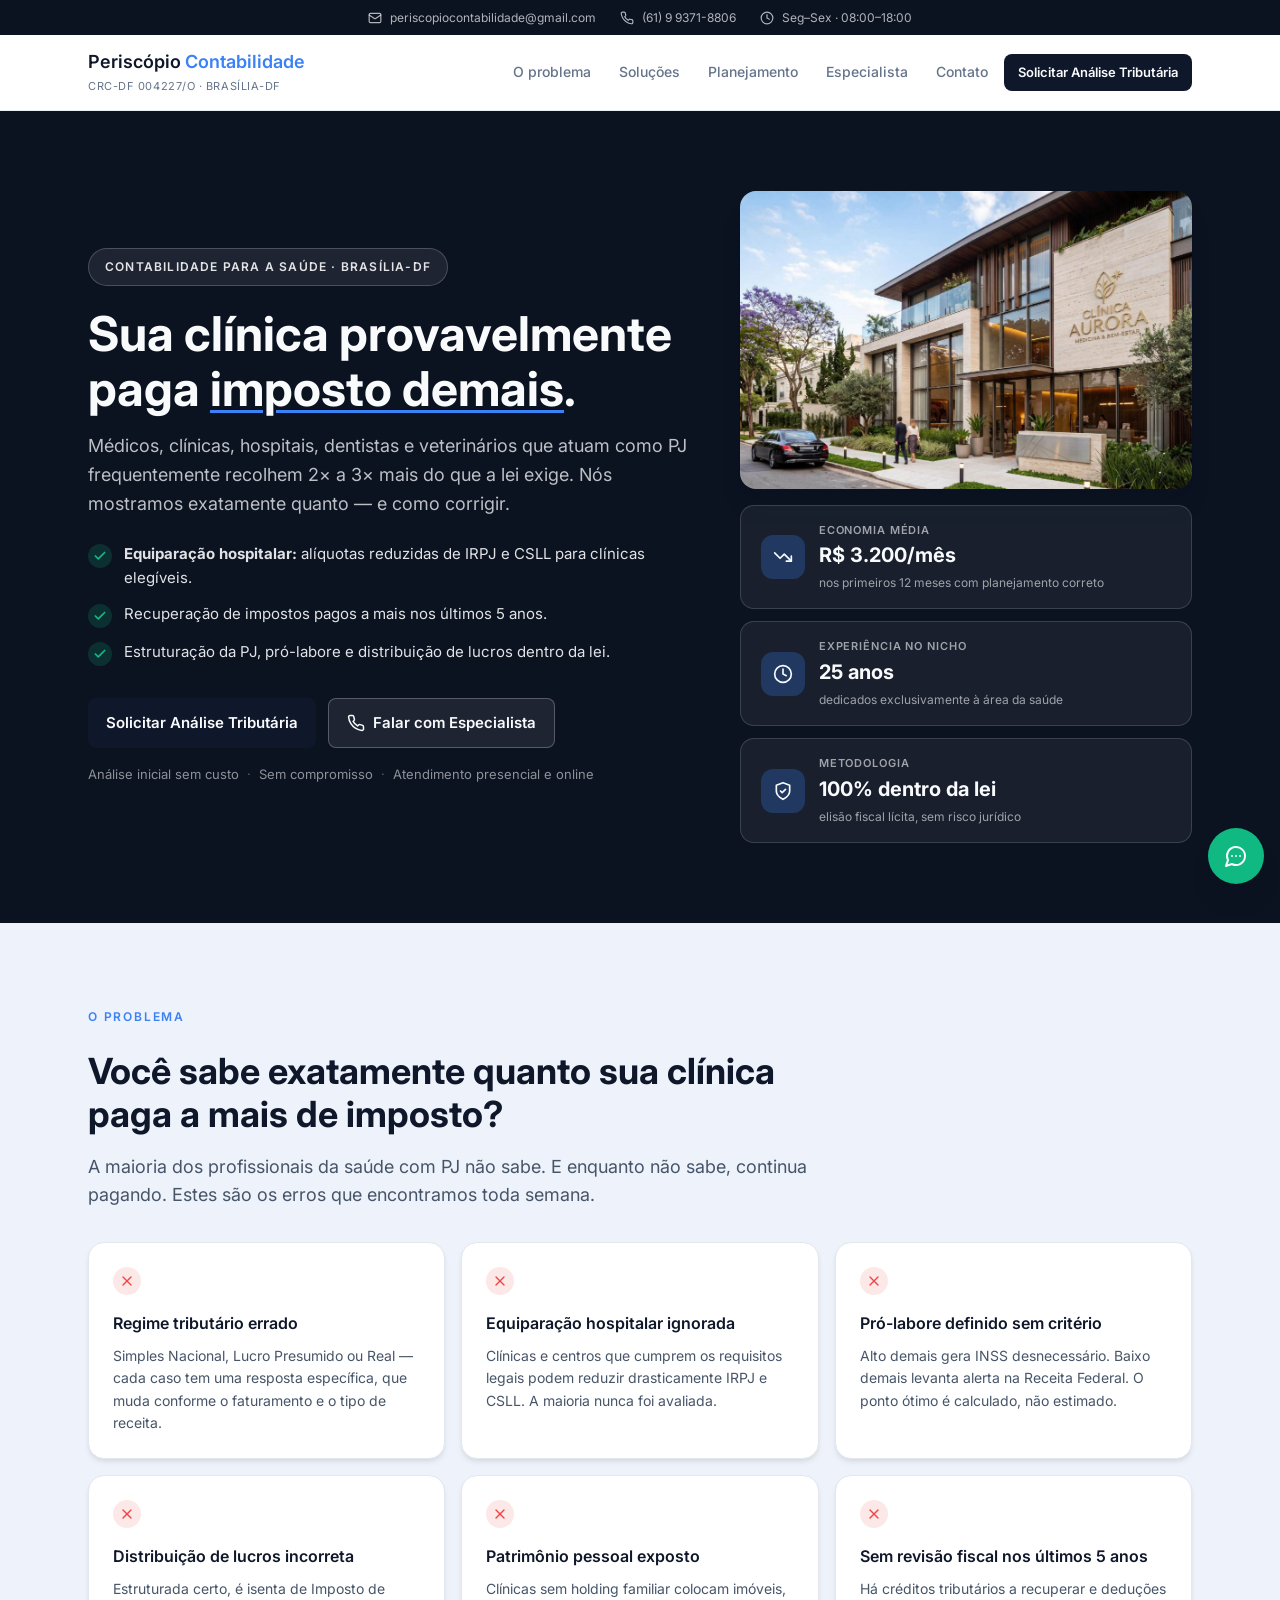
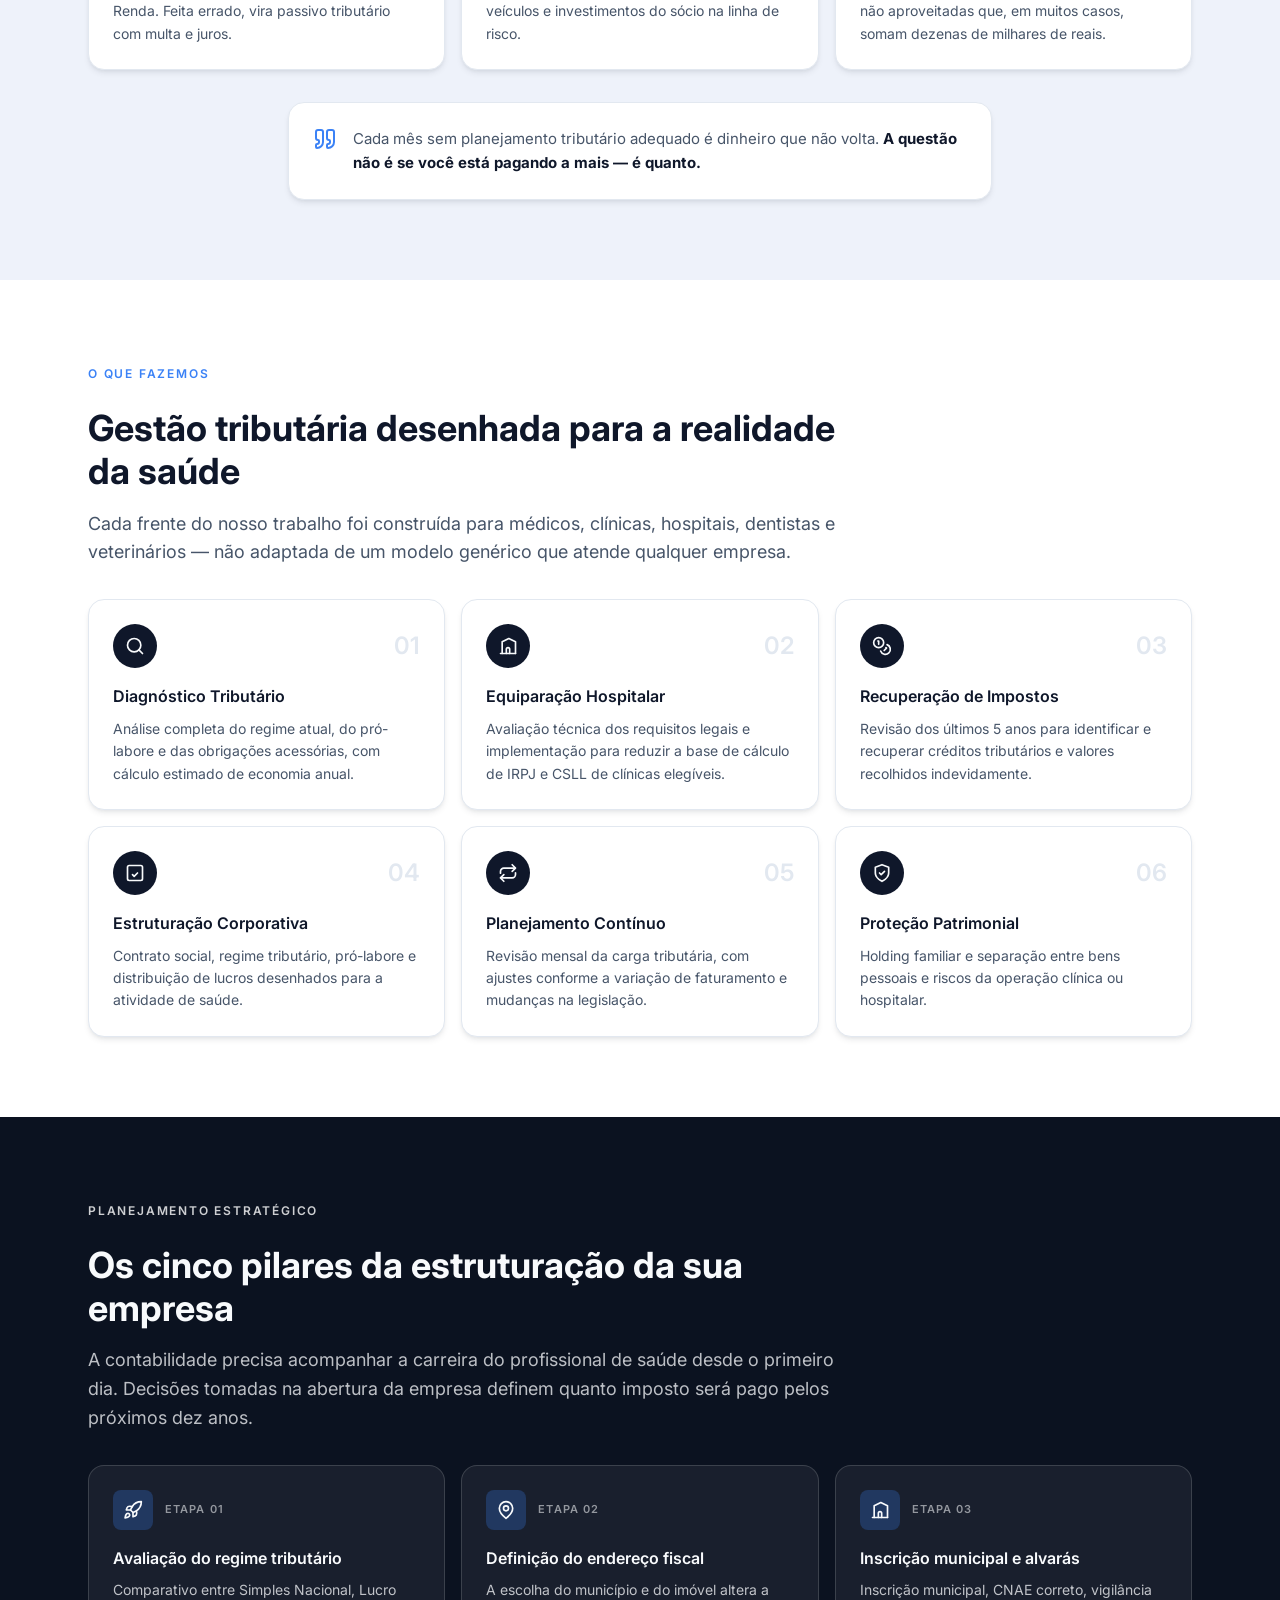
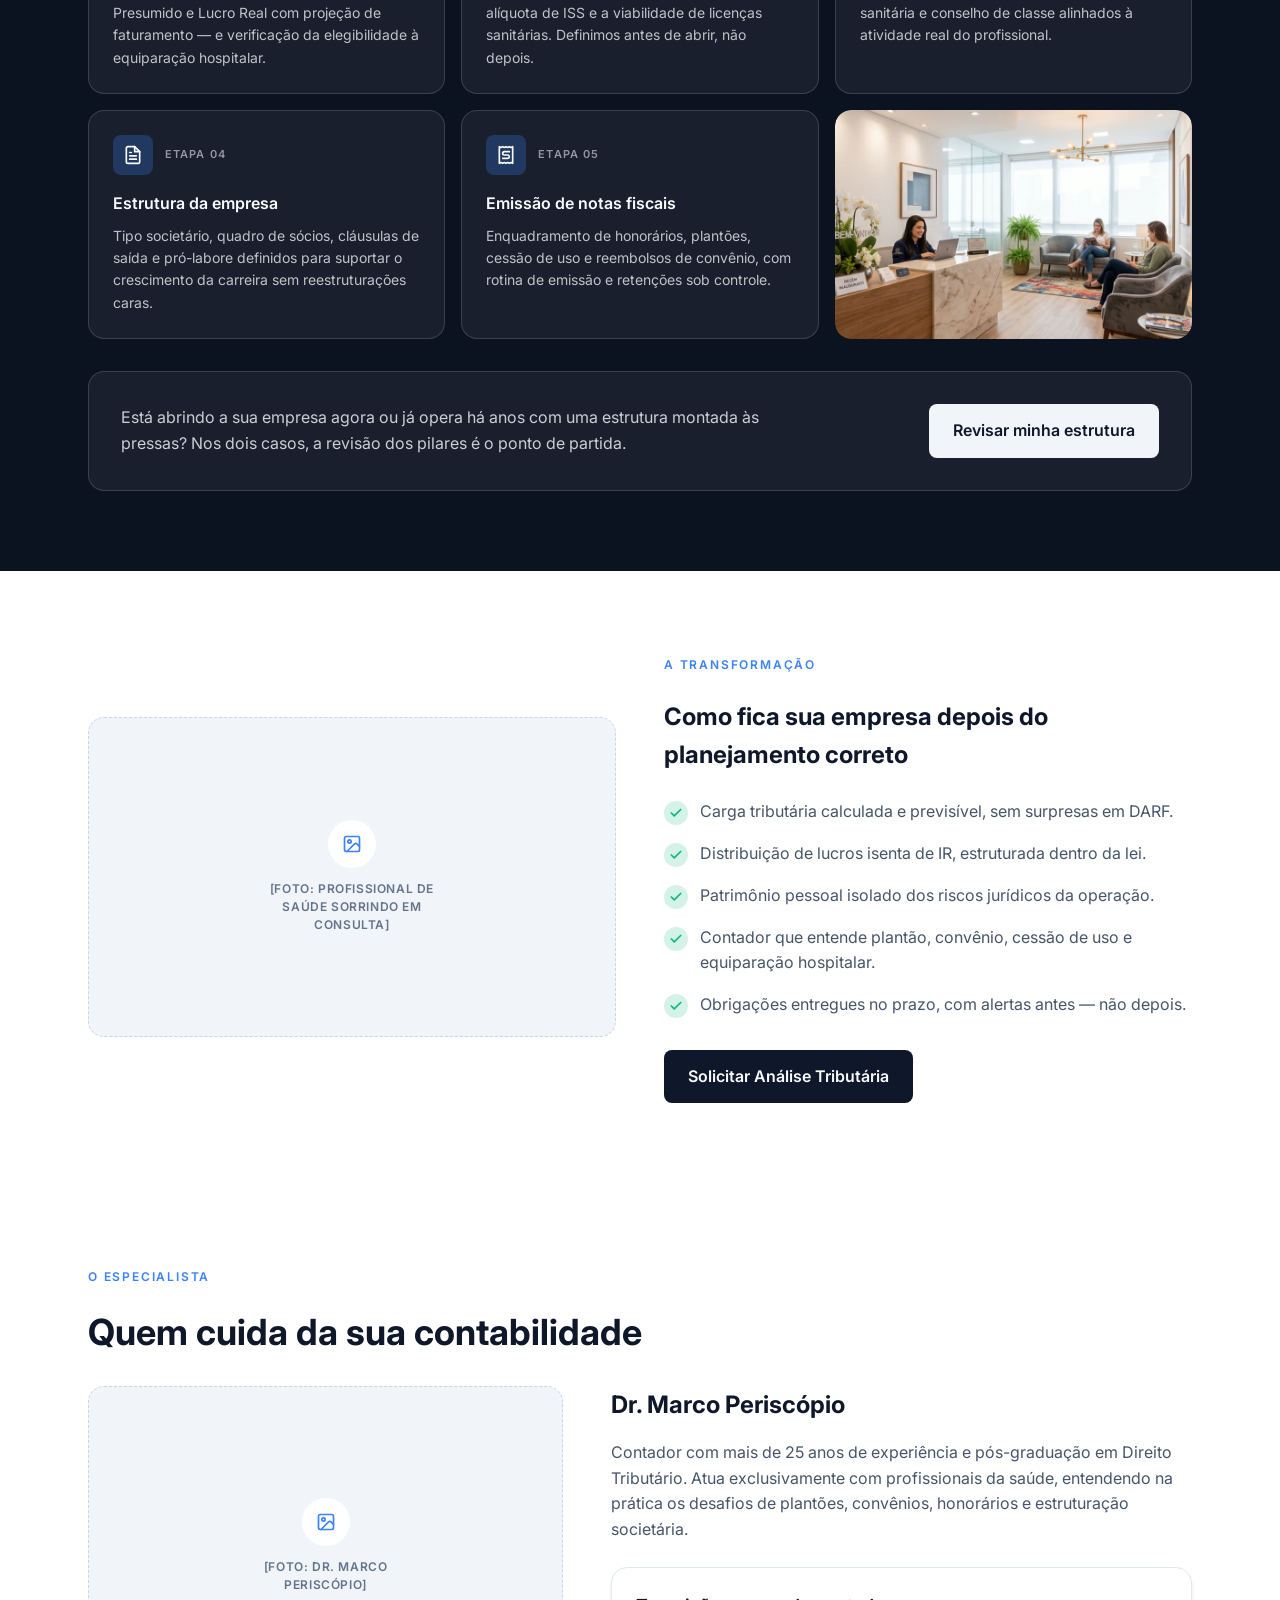
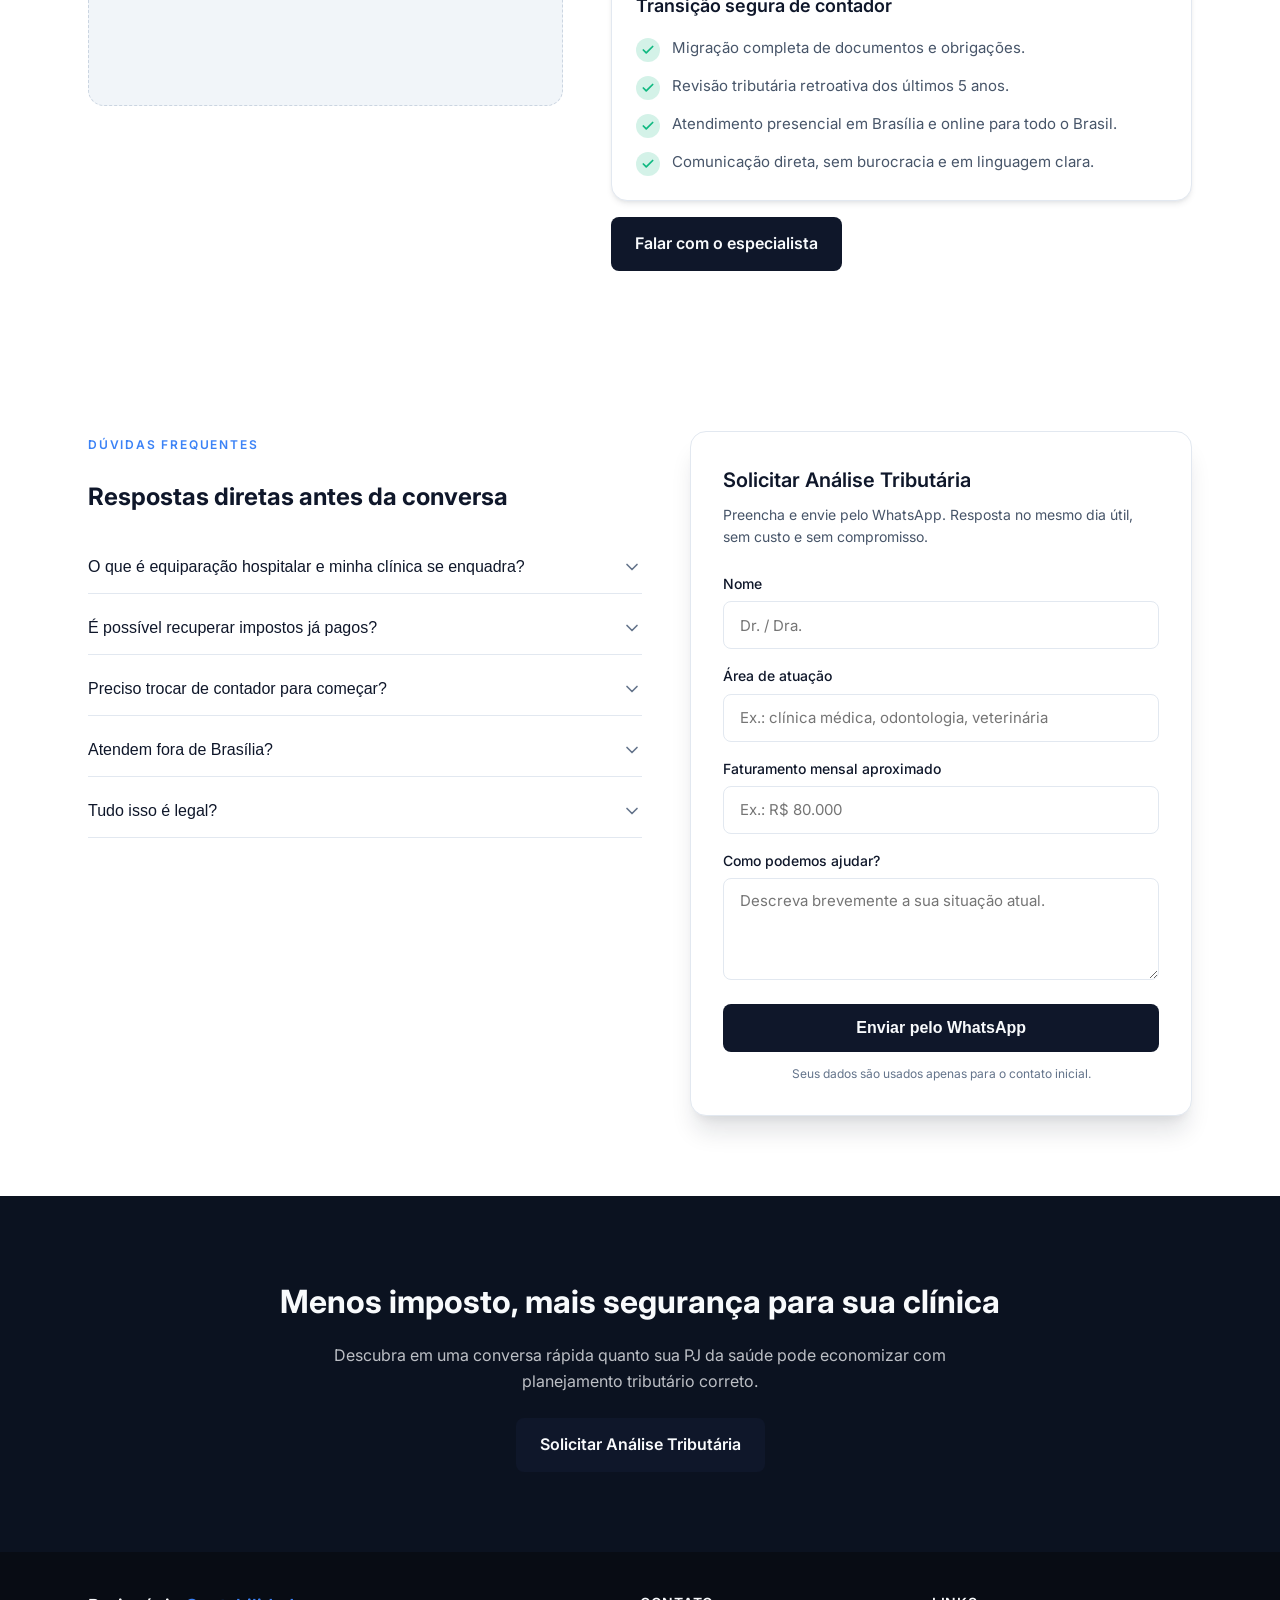
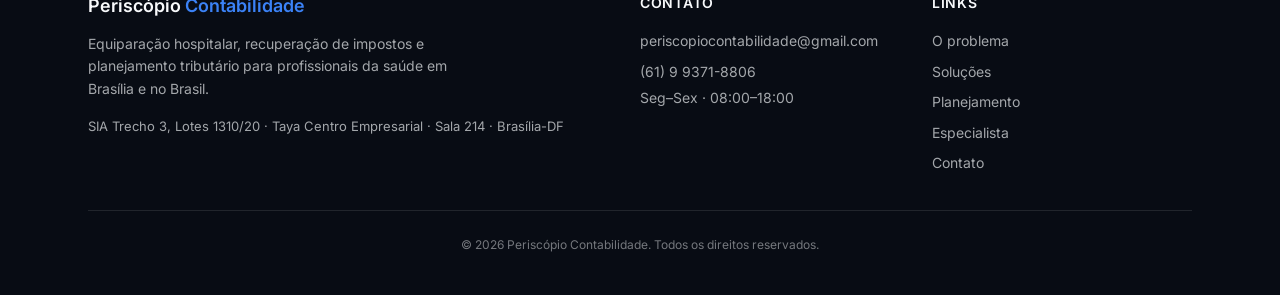
==== index.html @ 749c01a7 "Add real reception photo to "Planejamento" section Replaces the placeholder image in the pillars gri" ====
<!DOCTYPE html>
<html lang="pt-BR">
<head>
  <meta charset="UTF-8" />
  <meta name="viewport" content="width=device-width, initial-scale=1.0" />
  <title>Contabilidade para Médicos e Clínicas em Brasília | Periscópio</title>
  <meta name="description" content="Equiparação hospitalar, recuperação de impostos e planejamento tributário para médicos, clínicas, hospitais, dentistas e veterinários em Brasília-DF." />
  <meta property="og:title" content="Contabilidade para Médicos e Clínicas em Brasília | Periscópio" />
  <meta property="og:description" content="Equiparação hospitalar, recuperação de impostos e planejamento tributário para médicos, clínicas, hospitais, dentistas e veterinários em Brasília-DF." />
  <meta property="og:type" content="website" />
  <meta name="twitter:card" content="summary_large_image" />
  <link rel="preconnect" href="https://fonts.googleapis.com" />
  <link rel="preconnect" href="https://fonts.gstatic.com" crossorigin />
  <link href="https://fonts.googleapis.com/css2?family=Inter:wght@400;500;600;700&display=swap" rel="stylesheet" />
  <style>
    :root {
      --primary: #0f172a;
      --primary-foreground: #f8fafc;
      --accent: #3b82f6;
      --accent-foreground: #ffffff;
      --background: #ffffff;
      --foreground: #0f172a;
      --card: #ffffff;
      --card-elevated: #ffffff;
      --border: #e2e8f0;
      --muted: #64748b;
      --muted-foreground: #475569;
      --secondary: #f1f5f9;
      --success: #10b981;
      --navy: #0b1220;
      --steel: #1e293b;
      --shadow: 0 4px 6px -1px rgba(15, 23, 42, 0.08), 0 2px 4px -2px rgba(15, 23, 42, 0.08);
      --shadow-elevated: 0 20px 25px -5px rgba(15, 23, 42, 0.12), 0 8px 10px -6px rgba(15, 23, 42, 0.08);
      --radius: 1rem;
    }

    * {
      box-sizing: border-box;
      margin: 0;
      padding: 0;
    }

    html {
      scroll-behavior: smooth;
    }

    body {
      font-family: 'Inter', system-ui, -apple-system, BlinkMacSystemFont, 'Segoe UI', Roboto, sans-serif;
      background: var(--background);
      color: var(--foreground);
      line-height: 1.6;
      -webkit-font-smoothing: antialiased;
    }

    a {
      color: inherit;
      text-decoration: none;
    }

    img {
      max-width: 100%;
      display: block;
    }

    .container {
      width: 100%;
      max-width: 72rem;
      margin: 0 auto;
      padding: 0 1rem;
    }

    @media (min-width: 640px) {
      .container {
        padding: 0 1.5rem;
      }
    }

    /* Top bar */
    .top-bar {
      display: none;
      background: var(--navy);
      color: rgba(248, 250, 252, 0.7);
      padding: 0.5rem 0;
      font-size: 0.75rem;
    }

    @media (min-width: 768px) {
      .top-bar {
        display: block;
      }
    }

    .top-bar-inner {
      display: flex;
      flex-wrap: wrap;
      align-items: center;
      justify-content: center;
      gap: 0.5rem 1.5rem;
    }

    .top-bar a,
    .top-bar span {
      display: inline-flex;
      align-items: center;
      gap: 0.5rem;
      transition: color 0.2s;
    }

    .top-bar a:hover {
      color: var(--primary-foreground);
    }

    /* Header */
    .site-header {
      position: sticky;
      top: 0;
      z-index: 50;
      background: rgba(255, 255, 255, 0.9);
      backdrop-filter: blur(12px);
      border-bottom: 1px solid rgba(226, 232, 240, 0.7);
    }

    .header-inner {
      display: grid;
      grid-template-columns: minmax(0, 1fr) auto;
      align-items: center;
      gap: 1rem;
      padding: 0.75rem 0;
    }

    @media (min-width: 1024px) {
      .header-inner {
        padding: 1rem 0;
      }
    }

    .brand {
      min-width: 0;
      line-height: 1.25;
    }

    .brand-name {
      display: block;
      font-size: 1rem;
      font-weight: 600;
      color: var(--primary);
      white-space: nowrap;
      overflow: hidden;
      text-overflow: ellipsis;
    }

    @media (min-width: 640px) {
      .brand-name {
        font-size: 1.125rem;
      }
    }

    .brand-name span {
      color: var(--accent);
    }

    .brand-meta {
      font-size: 0.6875rem;
      letter-spacing: 0.05em;
      text-transform: uppercase;
      color: var(--muted);
    }

    .header-actions {
      display: flex;
      align-items: center;
      gap: 0.25rem;
    }

    .desktop-nav {
      display: none;
      align-items: center;
      gap: 0.25rem;
    }

    @media (min-width: 1024px) {
      .desktop-nav {
        display: flex;
      }
    }

    .nav-link {
      border-radius: 0.375rem;
      padding: 0.5rem 0.75rem;
      font-size: 0.875rem;
      font-weight: 500;
      color: var(--muted);
      transition: all 0.2s;
    }

    .nav-link:hover {
      background: var(--secondary);
      color: var(--primary);
    }

    .btn {
      display: inline-flex;
      align-items: center;
      justify-content: center;
      gap: 0.5rem;
      border-radius: 0.5rem;
      padding: 0.625rem 1rem;
      font-size: 0.875rem;
      font-weight: 600;
      border: none;
      cursor: pointer;
      transition: all 0.2s;
      text-align: center;
    }

    .btn-primary {
      background: var(--primary);
      color: var(--primary-foreground);
    }

    .btn-primary:hover {
      background: var(--steel);
    }

    .btn-secondary {
      background: var(--secondary);
      color: var(--primary);
    }

    .btn-secondary:hover {
      background: #e2e8f0;
    }

    .btn-outline-light {
      background: rgba(255, 255, 255, 0.08);
      border: 1px solid rgba(255, 255, 255, 0.25);
      color: var(--primary-foreground);
    }

    .btn-outline-light:hover {
      background: rgba(255, 255, 255, 0.14);
    }

    .btn-lg {
      padding: 0.875rem 1.5rem;
      font-size: 1rem;
      min-height: 3rem;
    }

    .btn-sm {
      padding: 0.5rem 0.875rem;
      font-size: 0.8125rem;
    }

    .btn-full {
      width: 100%;
    }

    .menu-toggle {
      display: grid;
      width: 2.75rem;
      height: 2.75rem;
      place-items: center;
      border-radius: 0.375rem;
      color: var(--primary);
      background: transparent;
      border: none;
      cursor: pointer;
    }

    @media (min-width: 1024px) {
      .menu-toggle {
        display: none;
      }
    }

    .mobile-nav {
      display: none;
      border-top: 1px solid var(--border);
      background: var(--background);
      padding: 0 1rem 1rem;
    }

    @media (min-width: 640px) {
      .mobile-nav {
        padding: 0 1.5rem 1rem;
      }
    }

    .mobile-nav.open {
      display: block;
    }

    .mobile-nav a {
      display: block;
      padding: 0.875rem 0;
      border-bottom: 1px solid rgba(226, 232, 240, 0.6);
      font-size: 1rem;
      font-weight: 500;
      color: var(--foreground);
    }

    .mobile-nav .btn {
      margin-top: 1rem;
    }

    /* Hero */
    .hero {
      padding: 3rem 0;
      background: var(--navy);
      color: var(--primary-foreground);
    }

    @media (min-width: 640px) {
      .hero {
        padding: 4rem 0;
      }
    }

    @media (min-width: 1024px) {
      .hero {
        padding: 5rem 0;
      }
    }

    .hero-grid {
      display: grid;
      gap: 2.5rem;
      align-items: center;
    }

    @media (min-width: 1024px) {
      .hero-grid {
        grid-template-columns: 1.15fr 0.85fr;
        gap: 2.5rem;
      }
    }

    .eyebrow {
      display: inline-block;
      font-size: 0.75rem;
      font-weight: 600;
      letter-spacing: 0.15em;
      text-transform: uppercase;
      color: var(--accent);
      margin-bottom: 0.75rem;
    }

    .hero-badge {
      display: inline-block;
      font-size: 0.75rem;
      font-weight: 600;
      letter-spacing: 0.1em;
      text-transform: uppercase;
      color: rgba(248, 250, 252, 0.9);
      background: rgba(255, 255, 255, 0.08);
      border: 1px solid rgba(255, 255, 255, 0.2);
      border-radius: 9999px;
      padding: 0.5rem 1rem;
      margin-bottom: 1.25rem;
    }

    .hero h1 {
      font-size: 1.875rem;
      line-height: 1.15;
      font-weight: 700;
      color: var(--primary-foreground);
    }

    .hero h1 .hero-underline {
      text-decoration: underline;
      text-decoration-color: var(--accent);
      text-decoration-thickness: 3px;
      text-underline-offset: 4px;
    }

    @media (min-width: 640px) {
      .hero h1 {
        font-size: 2.25rem;
      }
    }

    @media (min-width: 1024px) {
      .hero h1 {
        font-size: 3rem;
      }
    }

    .hero p.lead {
      margin-top: 1rem;
      font-size: 1rem;
      color: rgba(248, 250, 252, 0.75);
    }

    @media (min-width: 640px) {
      .hero p.lead {
        font-size: 1.125rem;
      }
    }

    .hero-benefits {
      margin-top: 1.5rem;
      display: flex;
      flex-direction: column;
      gap: 0.75rem;
    }

    .hero-benefit {
      display: flex;
      align-items: flex-start;
      gap: 0.75rem;
      font-size: 0.9375rem;
      color: rgba(248, 250, 252, 0.9);
    }

    .icon-check {
      flex-shrink: 0;
      width: 1.5rem;
      height: 1.5rem;
      border-radius: 9999px;
      background: rgba(16, 185, 129, 0.18);
      color: var(--success);
      display: grid;
      place-items: center;
      margin-top: 0.125rem;
    }

    .icon-check svg {
      width: 0.875rem;
      height: 0.875rem;
    }

    .hero-ctas {
      margin-top: 2rem;
      display: flex;
      flex-direction: column;
      gap: 0.75rem;
    }

    @media (min-width: 640px) {
      .hero-ctas {
        flex-direction: row;
        flex-wrap: wrap;
      }
    }

    .hero-ctas .btn {
      white-space: nowrap;
      padding: 0.75rem 1.125rem;
      min-height: auto;
      font-size: 0.9375rem;
    }

    .hero-media {
      position: relative;
    }

    .hero-image {
      display: block;
      width: 100%;
      height: auto;
      border-radius: var(--radius);
      box-shadow: var(--shadow-elevated);
    }

    .hero-stats {
      margin-top: 1rem;
      display: flex;
      flex-direction: column;
      gap: 0.75rem;
    }

    .hero-stat-card {
      display: flex;
      align-items: center;
      gap: 0.875rem;
      background: rgba(255, 255, 255, 0.06);
      border: 1px solid rgba(255, 255, 255, 0.15);
      border-radius: 0.875rem;
      padding: 1rem 1.25rem;
    }

    .hero-stat-icon {
      flex-shrink: 0;
      width: 2.75rem;
      height: 2.75rem;
      border-radius: 0.75rem;
      background: rgba(59, 130, 246, 0.25);
      color: var(--primary-foreground);
      display: grid;
      place-items: center;
    }

    .hero-stat-icon svg {
      width: 1.25rem;
      height: 1.25rem;
    }

    .hero-stat-label {
      display: block;
      font-size: 0.6875rem;
      font-weight: 600;
      letter-spacing: 0.08em;
      text-transform: uppercase;
      color: rgba(248, 250, 252, 0.6);
    }

    .hero-stat-value {
      display: block;
      font-size: 1.25rem;
      font-weight: 700;
      color: var(--primary-foreground);
    }

    .hero-stat-note {
      margin-top: 0.125rem;
      font-size: 0.75rem;
      color: rgba(248, 250, 252, 0.6);
    }

    .placeholder-media {
      display: flex;
      flex-direction: column;
      align-items: center;
      justify-content: center;
      gap: 0.75rem;
      min-height: 16rem;
      border-radius: var(--radius);
      background: #f1f5f9;
      border: 1.5px dashed #cbd5e1;
      text-align: center;
      color: var(--muted);
    }

    @media (min-width: 640px) {
      .placeholder-media {
        min-height: 20rem;
      }
    }

    .placeholder-icon {
      width: 3rem;
      height: 3rem;
      border-radius: 9999px;
      background: #ffffff;
      display: grid;
      place-items: center;
      color: var(--accent);
    }

    .placeholder-icon svg {
      width: 1.25rem;
      height: 1.25rem;
    }

    .placeholder-label {
      max-width: 24ch;
      font-size: 0.75rem;
      font-weight: 600;
      letter-spacing: 0.05em;
      text-transform: uppercase;
      line-height: 1.5;
    }

    .hero-microcopy {
      margin-top: 1rem;
      display: flex;
      flex-wrap: wrap;
      align-items: center;
      gap: 0.5rem;
      font-size: 0.8125rem;
      color: rgba(248, 250, 252, 0.55);
    }

    .hero-microcopy .dot {
      opacity: 0.6;
    }

    /* Sections */
    section {
      padding: 3rem 0;
    }

    @media (min-width: 640px) {
      section {
        padding: 4rem 0;
      }
    }

    @media (min-width: 1024px) {
      section {
        padding: 5rem 0;
      }
    }

    .section-header {
      max-width: 48rem;
      margin-bottom: 2rem;
    }

    .section-header h2 {
      font-size: 1.5rem;
      line-height: 1.2;
      font-weight: 700;
      color: var(--primary);
      margin-top: 0.75rem;
    }

    @media (min-width: 640px) {
      .section-header h2 {
        font-size: 1.875rem;
      }
    }

    @media (min-width: 1024px) {
      .section-header h2 {
        font-size: 2.25rem;
      }
    }

    .section-header p {
      margin-top: 1rem;
      font-size: 1rem;
      color: var(--muted-foreground);
    }

    @media (min-width: 640px) {
      .section-header p {
        font-size: 1.125rem;
      }
    }

    /* Cards grid */
    .cards-grid {
      display: grid;
      gap: 1rem;
    }

    @media (min-width: 640px) {
      .cards-grid {
        grid-template-columns: repeat(2, 1fr);
      }
    }

    @media (min-width: 1024px) {
      .cards-grid {
        grid-template-columns: repeat(3, 1fr);
      }
    }

    .card {
      background: var(--card);
      border: 1px solid var(--border);
      border-radius: var(--radius);
      padding: 1.5rem;
      box-shadow: var(--shadow);
      transition: transform 0.2s, border-color 0.2s;
    }

    .card:hover {
      transform: translateY(-2px);
      border-color: rgba(59, 130, 246, 0.5);
    }

    .card-header {
      display: flex;
      align-items: center;
      justify-content: space-between;
      margin-bottom: 1rem;
    }

    .card-icon {
      width: 2.75rem;
      height: 2.75rem;
      border-radius: 9999px;
      background: var(--primary);
      color: var(--primary-foreground);
      display: grid;
      place-items: center;
    }

    .card-icon svg {
      width: 1.25rem;
      height: 1.25rem;
    }

    .card-number {
      font-size: 1.5rem;
      font-weight: 600;
      color: var(--border);
    }

    #problema.problem-section {
      background: #eef2fa;
    }

    .icon-alert {
      width: 1.75rem;
      height: 1.75rem;
      border-radius: 9999px;
      background: rgba(239, 68, 68, 0.12);
      color: #ef4444;
      display: grid;
      place-items: center;
    }

    .icon-alert svg {
      width: 1rem;
      height: 1rem;
    }

    .problem-quote {
      margin-top: 2rem;
      display: flex;
      align-items: flex-start;
      gap: 1rem;
      max-width: 44rem;
      margin-left: auto;
      margin-right: auto;
      background: #ffffff;
      border: 1px solid var(--border);
      border-radius: var(--radius);
      padding: 1.5rem;
      box-shadow: var(--shadow);
    }

    .problem-quote-icon {
      flex-shrink: 0;
      color: var(--accent);
    }

    .problem-quote-icon svg {
      width: 1.5rem;
      height: 1.5rem;
    }

    .problem-quote p {
      font-size: 0.9375rem;
      line-height: 1.6;
      color: var(--muted-foreground);
    }

    .problem-quote strong {
      color: var(--primary);
    }

    .card h3 {
      font-size: 1rem;
      font-weight: 600;
      color: var(--primary);
      margin-bottom: 0.5rem;
    }

    .card p {
      font-size: 0.875rem;
      line-height: 1.6;
      color: var(--muted-foreground);
    }

    /* Navy section */
    .navy-section {
      background: var(--navy);
      color: var(--primary-foreground);
    }

    .navy-section .eyebrow {
      color: rgba(255, 255, 255, 0.8);
    }

    .navy-section h2 {
      color: var(--primary-foreground);
    }

    .navy-section .section-header p {
      color: rgba(248, 250, 252, 0.75);
    }

    .pillars-grid {
      display: grid;
      gap: 1rem;
      list-style: none;
      margin: 0;
      padding: 0;
    }

    @media (min-width: 1024px) {
      .pillars-grid {
        grid-template-columns: repeat(3, 1fr);
      }
    }

    .pillar {
      border: 1px solid rgba(255, 255, 255, 0.15);
      background: rgba(255, 255, 255, 0.06);
      border-radius: var(--radius);
      padding: 1.5rem;
    }

    .pillar-header {
      display: flex;
      align-items: center;
      gap: 0.75rem;
      margin-bottom: 1rem;
    }

    .pillar-icon {
      width: 2.5rem;
      height: 2.5rem;
      border-radius: 0.5rem;
      background: rgba(59, 130, 246, 0.25);
      color: var(--primary-foreground);
      display: grid;
      place-items: center;
      flex-shrink: 0;
    }

    .pillar-icon svg {
      width: 1.25rem;
      height: 1.25rem;
    }

    .pillar-step {
      font-size: 0.6875rem;
      font-weight: 600;
      letter-spacing: 0.1em;
      text-transform: uppercase;
      color: rgba(248, 250, 252, 0.55);
    }

    .pillar h3 {
      font-size: 1rem;
      font-weight: 600;
      margin-bottom: 0.5rem;
    }

    .pillar p {
      font-size: 0.875rem;
      line-height: 1.6;
      color: rgba(248, 250, 252, 0.75);
    }

    .pillar-media {
      min-height: 12rem;
      border-radius: var(--radius);
      overflow: hidden;
    }

    .pillar-image {
      width: 100%;
      height: 100%;
      min-height: 12rem;
      object-fit: cover;
      border-radius: var(--radius);
    }

    .navy-cta {
      margin-top: 2rem;
      display: flex;
      flex-direction: column;
      align-items: flex-start;
      gap: 1rem;
      padding: 1.5rem;
      border-radius: var(--radius);
      border: 1px solid rgba(255, 255, 255, 0.15);
      background: rgba(255, 255, 255, 0.06);
    }

    @media (min-width: 640px) {
      .navy-cta {
        flex-direction: row;
        align-items: center;
        justify-content: space-between;
        padding: 2rem;
      }
    }

    .navy-cta p {
      max-width: 40rem;
      color: rgba(248, 250, 252, 0.8);
    }

    /* Transformation section */
    .two-col {
      display: grid;
      gap: 2.5rem;
      align-items: center;
    }

    @media (min-width: 1024px) {
      .two-col {
        grid-template-columns: 1fr 1fr;
        gap: 3rem;
      }
    }

    .checklist {
      margin-top: 1.5rem;
      display: flex;
      flex-direction: column;
      gap: 1rem;
    }

    .checklist-item {
      display: flex;
      gap: 0.75rem;
      font-size: 0.9375rem;
      color: var(--muted-foreground);
    }

    @media (min-width: 640px) {
      .checklist-item {
        font-size: 1rem;
      }
    }

    /* Specialist */
    .specialist-grid {
      display: grid;
      gap: 2.5rem;
      align-items: start;
    }

    @media (min-width: 1024px) {
      .specialist-grid {
        grid-template-columns: 0.9fr 1.1fr;
        gap: 3rem;
      }
    }

    .specialist-card {
      border: 1px solid var(--border);
      background: var(--card);
      border-radius: var(--radius);
      padding: 1.5rem;
      box-shadow: var(--shadow);
    }

    .specialist-card h3 {
      font-size: 1.125rem;
      font-weight: 600;
      color: var(--primary);
      margin-bottom: 1rem;
    }

    .specialist-card ul {
      list-style: none;
      display: flex;
      flex-direction: column;
      gap: 0.75rem;
    }

    .specialist-card li {
      display: flex;
      gap: 0.75rem;
      font-size: 0.9375rem;
      color: var(--muted-foreground);
    }

    /* Contact */
    .contact-grid {
      display: grid;
      gap: 2.5rem;
    }

    @media (min-width: 1024px) {
      .contact-grid {
        grid-template-columns: 1.05fr 0.95fr;
        gap: 3rem;
        align-items: start;
      }
    }

    .faq-list {
      display: flex;
      flex-direction: column;
      gap: 0.5rem;
    }

    .faq-item {
      border-bottom: 1px solid var(--border);
    }

    .faq-question {
      width: 100%;
      display: flex;
      align-items: center;
      justify-content: space-between;
      gap: 1rem;
      padding: 1rem 0;
      background: transparent;
      border: none;
      text-align: left;
      font-size: 1rem;
      font-weight: 500;
      color: var(--primary);
      cursor: pointer;
    }

    .faq-question svg {
      width: 1.25rem;
      height: 1.25rem;
      color: var(--muted);
      flex-shrink: 0;
      transition: transform 0.2s;
    }

    .faq-item.active .faq-question svg {
      transform: rotate(180deg);
    }

    .faq-answer {
      max-height: 0;
      overflow: hidden;
      transition: max-height 0.3s ease;
    }

    .faq-item.active .faq-answer {
      max-height: 200px;
    }

    .faq-answer p {
      padding-bottom: 1rem;
      font-size: 0.875rem;
      line-height: 1.6;
      color: var(--muted-foreground);
    }

    .contact-form {
      border: 1px solid var(--border);
      background: var(--card);
      border-radius: var(--radius);
      padding: 1.5rem;
      box-shadow: var(--shadow-elevated);
    }

    @media (min-width: 640px) {
      .contact-form {
        padding: 2rem;
      }
    }

    .contact-form h3 {
      font-size: 1.25rem;
      font-weight: 600;
      color: var(--primary);
      margin-bottom: 0.5rem;
    }

    .contact-form > p {
      font-size: 0.875rem;
      color: var(--muted-foreground);
      margin-bottom: 1.5rem;
    }

    .form-group {
      margin-bottom: 1rem;
    }

    .form-group label {
      display: block;
      font-size: 0.875rem;
      font-weight: 500;
      color: var(--primary);
      margin-bottom: 0.375rem;
    }

    .form-control {
      width: 100%;
      min-height: 3rem;
      padding: 0.75rem 1rem;
      border-radius: 0.5rem;
      border: 1px solid var(--border);
      background: var(--background);
      color: var(--foreground);
      font-family: inherit;
      font-size: 0.9375rem;
      transition: border-color 0.2s, box-shadow 0.2s;
    }

    .form-control:focus {
      outline: none;
      border-color: var(--accent);
      box-shadow: 0 0 0 3px rgba(59, 130, 246, 0.15);
    }

    textarea.form-control {
      min-height: 6rem;
      resize: vertical;
    }

    .form-note {
      margin-top: 0.75rem;
      text-align: center;
      font-size: 0.75rem;
      color: var(--muted);
    }

    /* Final CTA */
    .final-cta {
      background: var(--navy);
      color: var(--primary-foreground);
      text-align: center;
    }

    .final-cta h2 {
      font-size: 1.5rem;
      font-weight: 700;
      margin-bottom: 1rem;
    }

    @media (min-width: 640px) {
      .final-cta h2 {
        font-size: 2rem;
      }
    }

    .final-cta p {
      color: rgba(248, 250, 252, 0.75);
      margin-bottom: 1.5rem;
      max-width: 40rem;
      margin-left: auto;
      margin-right: auto;
    }

    /* Footer */
    .site-footer {
      background: #080c14;
      color: rgba(248, 250, 252, 0.65);
      padding: 2.5rem 0;
      font-size: 0.875rem;
    }

    .footer-grid {
      display: grid;
      gap: 2rem;
    }

    @media (min-width: 640px) {
      .footer-grid {
        grid-template-columns: repeat(2, 1fr);
      }
    }

    @media (min-width: 1024px) {
      .footer-grid {
        grid-template-columns: 2fr 1fr 1fr;
      }
    }

    .footer-brand {
      font-size: 1.125rem;
      font-weight: 600;
      color: var(--primary-foreground);
      margin-bottom: 0.75rem;
    }

    .footer-brand span {
      color: var(--accent);
    }

    .footer-col h4 {
      font-size: 0.875rem;
      font-weight: 600;
      color: var(--primary-foreground);
      margin-bottom: 0.75rem;
      text-transform: uppercase;
      letter-spacing: 0.05em;
    }

    .footer-col a {
      display: block;
      padding: 0.25rem 0;
      transition: color 0.2s;
    }

    .footer-col a:hover {
      color: var(--primary-foreground);
    }

    .footer-bottom {
      margin-top: 2rem;
      padding-top: 1.5rem;
      border-top: 1px solid rgba(255, 255, 255, 0.1);
      text-align: center;
      font-size: 0.75rem;
      color: rgba(248, 250, 252, 0.45);
    }

    /* Floating WhatsApp */
    .whatsapp-float {
      position: fixed;
      right: 1rem;
      bottom: 1rem;
      z-index: 50;
      width: 3.5rem;
      height: 3.5rem;
      border-radius: 9999px;
      background: var(--success);
      color: var(--primary-foreground);
      display: grid;
      place-items: center;
      box-shadow: var(--shadow-elevated);
      transition: transform 0.2s;
    }

    .whatsapp-float:hover {
      transform: scale(1.05);
    }

    .whatsapp-float svg {
      width: 1.5rem;
      height: 1.5rem;
    }

    /* Utilities */
    .mt-2 { margin-top: 0.5rem; }
    .mt-4 { margin-top: 1rem; }
    .mt-8 { margin-top: 2rem; }
    .hidden-sm { display: none; }

    @media (min-width: 640px) {
      .hidden-sm { display: inline-flex; }
    }
  </style>
</head>
<body>
  <!-- Top bar -->
  <div class="top-bar">
    <div class="container">
      <div class="top-bar-inner">
        <a href="mailto:periscopiocontabilidade@gmail.com">
          <svg xmlns="http://www.w3.org/2000/svg" width="14" height="14" viewBox="0 0 24 24" fill="none" stroke="currentColor" stroke-width="2" stroke-linecap="round" stroke-linejoin="round"><rect width="20" height="16" x="2" y="4" rx="2"/><path d="m22 7-8.97 5.7a1.94 1.94 0 0 1-2.06 0L2 7"/></svg>
          periscopiocontabilidade@gmail.com
        </a>
        <a href="tel:+5561993718806">
          <svg xmlns="http://www.w3.org/2000/svg" width="14" height="14" viewBox="0 0 24 24" fill="none" stroke="currentColor" stroke-width="2" stroke-linecap="round" stroke-linejoin="round"><path d="M22 16.92v3a2 2 0 0 1-2.18 2 19.79 19.79 0 0 1-8.63-3.07 19.5 19.5 0 0 1-6-6 19.79 19.79 0 0 1-3.07-8.67A2 2 0 0 1 4.11 2h3a2 2 0 0 1 2 1.72 12.84 12.84 0 0 0 .7 2.81 2 2 0 0 1-.45 2.11L8.09 9.91a16 16 0 0 0 6 6l1.27-1.27a2 2 0 0 1 2.11-.45 12.84 12.84 0 0 0 2.81.7A2 2 0 0 1 22 16.92z"/></svg>
          (61) 9 9371-8806
        </a>
        <span>
          <svg xmlns="http://www.w3.org/2000/svg" width="14" height="14" viewBox="0 0 24 24" fill="none" stroke="currentColor" stroke-width="2" stroke-linecap="round" stroke-linejoin="round"><circle cx="12" cy="12" r="10"/><polyline points="12 6 12 12 16 14"/></svg>
          Seg–Sex · 08:00–18:00
        </span>
      </div>
    </div>
  </div>

  <!-- Header -->
  <header class="site-header">
    <div class="container">
      <div class="header-inner">
        <a href="#" class="brand">
          <span class="brand-name">Periscópio <span>Contabilidade</span></span>
          <span class="brand-meta">CRC-DF 004227/O · Brasília-DF</span>
        </a>
        <div class="header-actions">
          <nav class="desktop-nav">
            <a href="#problema" class="nav-link">O problema</a>
            <a href="#solucoes" class="nav-link">Soluções</a>
            <a href="#planejamento" class="nav-link">Planejamento</a>
            <a href="#especialista" class="nav-link">Especialista</a>
            <a href="#contato" class="nav-link">Contato</a>
          </nav>
          <a href="https://wa.me/5561993718806?text=Ol%C3%A1%2C%20vim%20pelo%20site%20e%20quero%20solicitar%20a%20an%C3%A1lise%20tribut%C3%A1ria%20da%20minha%20PJ%20da%20sa%C3%BAde." target="_blank" rel="noopener" class="btn btn-primary btn-sm hidden-sm">
            Solicitar Análise Tributária
          </a>
          <button class="menu-toggle" type="button" aria-label="Abrir menu" aria-expanded="false" onclick="toggleMenu()">
            <svg xmlns="http://www.w3.org/2000/svg" width="20" height="20" viewBox="0 0 24 24" fill="none" stroke="currentColor" stroke-width="2" stroke-linecap="round" stroke-linejoin="round"><line x1="4" x2="20" y1="12" y2="12"/><line x1="4" x2="20" y1="6" y2="6"/><line x1="4" x2="20" y1="18" y2="18"/></svg>
          </button>
        </div>
      </div>
    </div>
    <nav class="mobile-nav" id="mobileNav">
      <a href="#problema" onclick="closeMenu()">O problema</a>
      <a href="#solucoes" onclick="closeMenu()">Soluções</a>
      <a href="#planejamento" onclick="closeMenu()">Planejamento</a>
      <a href="#especialista" onclick="closeMenu()">Especialista</a>
      <a href="#contato" onclick="closeMenu()">Contato</a>
      <a href="https://wa.me/5561993718806?text=Ol%C3%A1%2C%20vim%20pelo%20site%20e%20quero%20solicitar%20a%20an%C3%A1lise%20tribut%C3%A1ria%20da%20minha%20PJ%20da%20sa%C3%BAde." target="_blank" rel="noopener" class="btn btn-primary btn-lg btn-full">
        Solicitar Análise Tributária
      </a>
    </nav>
  </header>

  <!-- Hero -->
  <section class="hero">
    <div class="container">
      <div class="hero-grid">
        <div>
          <span class="hero-badge">Contabilidade para a saúde · Brasília-DF</span>
          <h1>Sua clínica provavelmente paga <span class="hero-underline">imposto demais</span>.</h1>
          <p class="lead">
            Médicos, clínicas, hospitais, dentistas e veterinários que atuam como PJ frequentemente recolhem 2× a 3× mais do que a lei exige. Nós mostramos exatamente quanto — e como corrigir.
          </p>
          <div class="hero-benefits">
            <div class="hero-benefit">
              <span class="icon-check"><svg xmlns="http://www.w3.org/2000/svg" viewBox="0 0 24 24" fill="none" stroke="currentColor" stroke-width="3" stroke-linecap="round" stroke-linejoin="round"><polyline points="20 6 9 17 4 12"/></svg></span>
              <span><strong>Equiparação hospitalar:</strong> alíquotas reduzidas de IRPJ e CSLL para clínicas elegíveis.</span>
            </div>
            <div class="hero-benefit">
              <span class="icon-check"><svg xmlns="http://www.w3.org/2000/svg" viewBox="0 0 24 24" fill="none" stroke="currentColor" stroke-width="3" stroke-linecap="round" stroke-linejoin="round"><polyline points="20 6 9 17 4 12"/></svg></span>
              <span>Recuperação de impostos pagos a mais nos últimos 5 anos.</span>
            </div>
            <div class="hero-benefit">
              <span class="icon-check"><svg xmlns="http://www.w3.org/2000/svg" viewBox="0 0 24 24" fill="none" stroke="currentColor" stroke-width="3" stroke-linecap="round" stroke-linejoin="round"><polyline points="20 6 9 17 4 12"/></svg></span>
              <span>Estruturação da PJ, pró-labore e distribuição de lucros dentro da lei.</span>
            </div>
          </div>
          <div class="hero-ctas">
            <a href="https://wa.me/5561993718806?text=Ol%C3%A1%2C%20vim%20pelo%20site%20e%20quero%20solicitar%20a%20an%C3%A1lise%20tribut%C3%A1ria%20da%20minha%20PJ%20da%20sa%C3%BAde." target="_blank" rel="noopener" class="btn btn-primary btn-lg">
              Solicitar Análise Tributária
            </a>
            <a href="https://wa.me/5561993718806?text=Ol%C3%A1%2C%20gostaria%20de%20falar%20com%20um%20especialista%20sobre%20equipara%C3%A7%C3%A3o%20hospitalar%20e%20redu%C3%A7%C3%A3o%20de%20impostos." target="_blank" rel="noopener" class="btn btn-outline-light btn-lg">
              <svg xmlns="http://www.w3.org/2000/svg" viewBox="0 0 24 24" fill="none" stroke="currentColor" stroke-width="2" stroke-linecap="round" stroke-linejoin="round" width="18" height="18"><path d="M22 16.92v3a2 2 0 0 1-2.18 2 19.79 19.79 0 0 1-8.63-3.07 19.5 19.5 0 0 1-6-6 19.79 19.79 0 0 1-3.07-8.67A2 2 0 0 1 4.11 2h3a2 2 0 0 1 2 1.72 12.84 12.84 0 0 0 .7 2.81 2 2 0 0 1-.45 2.11L8.09 9.91a16 16 0 0 0 6 6l1.27-1.27a2 2 0 0 1 2.11-.45 12.84 12.84 0 0 0 2.81.7A2 2 0 0 1 22 16.92z"/></svg>
              Falar com Especialista
            </a>
          </div>
          <p class="hero-microcopy">
            <span>Análise inicial sem custo</span>
            <span class="dot">·</span>
            <span>Sem compromisso</span>
            <span class="dot">·</span>
            <span>Atendimento presencial e online</span>
          </p>
        </div>
        <div class="hero-media">
          <img src="images/clinica-hero.jpg" alt="Fachada de clínica médica em Brasília" class="hero-image" />
          <div class="hero-stats">
            <div class="hero-stat-card">
              <span class="hero-stat-icon">
                <svg xmlns="http://www.w3.org/2000/svg" viewBox="0 0 24 24" fill="none" stroke="currentColor" stroke-width="2" stroke-linecap="round" stroke-linejoin="round"><polyline points="22 17 13.5 8.5 8.5 13.5 2 7"/><polyline points="16 17 22 17 22 11"/></svg>
              </span>
              <div>
                <span class="hero-stat-label">Economia média</span>
                <strong class="hero-stat-value">R$ 3.200/mês</strong>
                <p class="hero-stat-note">nos primeiros 12 meses com planejamento correto</p>
              </div>
            </div>
            <div class="hero-stat-card">
              <span class="hero-stat-icon">
                <svg xmlns="http://www.w3.org/2000/svg" viewBox="0 0 24 24" fill="none" stroke="currentColor" stroke-width="2" stroke-linecap="round" stroke-linejoin="round"><circle cx="12" cy="12" r="10"/><polyline points="12 6 12 12 16 14"/></svg>
              </span>
              <div>
                <span class="hero-stat-label">Experiência no nicho</span>
                <strong class="hero-stat-value">25 anos</strong>
                <p class="hero-stat-note">dedicados exclusivamente à área da saúde</p>
              </div>
            </div>
            <div class="hero-stat-card">
              <span class="hero-stat-icon">
                <svg xmlns="http://www.w3.org/2000/svg" viewBox="0 0 24 24" fill="none" stroke="currentColor" stroke-width="2" stroke-linecap="round" stroke-linejoin="round"><path d="M12 22s8-4 8-10V5l-8-3-8 3v7c0 6 8 10 8 10"/><path d="m9 12 2 2 4-4"/></svg>
              </span>
              <div>
                <span class="hero-stat-label">Metodologia</span>
                <strong class="hero-stat-value">100% dentro da lei</strong>
                <p class="hero-stat-note">elisão fiscal lícita, sem risco jurídico</p>
              </div>
            </div>
          </div>
        </div>
      </div>
    </div>
  </section>

  <!-- Problema -->
  <section id="problema" class="problem-section">
    <div class="container">
      <div class="section-header">
        <span class="eyebrow">O problema</span>
        <h2>Você sabe exatamente quanto sua clínica paga a mais de imposto?</h2>
        <p>
          A maioria dos profissionais da saúde com PJ não sabe. E enquanto não sabe, continua pagando. Estes são os erros que encontramos toda semana.
        </p>
      </div>
      <div class="cards-grid">
        <div class="card">
          <div class="card-header">
            <span class="icon-alert">
              <svg xmlns="http://www.w3.org/2000/svg" viewBox="0 0 24 24" fill="none" stroke="currentColor" stroke-width="2" stroke-linecap="round" stroke-linejoin="round"><path d="M18 6 6 18"/><path d="m6 6 12 12"/></svg>
            </span>
          </div>
          <h3>Regime tributário errado</h3>
          <p>Simples Nacional, Lucro Presumido ou Real — cada caso tem uma resposta específica, que muda conforme o faturamento e o tipo de receita.</p>
        </div>
        <div class="card">
          <div class="card-header">
            <span class="icon-alert">
              <svg xmlns="http://www.w3.org/2000/svg" viewBox="0 0 24 24" fill="none" stroke="currentColor" stroke-width="2" stroke-linecap="round" stroke-linejoin="round"><path d="M18 6 6 18"/><path d="m6 6 12 12"/></svg>
            </span>
          </div>
          <h3>Equiparação hospitalar ignorada</h3>
          <p>Clínicas e centros que cumprem os requisitos legais podem reduzir drasticamente IRPJ e CSLL. A maioria nunca foi avaliada.</p>
        </div>
        <div class="card">
          <div class="card-header">
            <span class="icon-alert">
              <svg xmlns="http://www.w3.org/2000/svg" viewBox="0 0 24 24" fill="none" stroke="currentColor" stroke-width="2" stroke-linecap="round" stroke-linejoin="round"><path d="M18 6 6 18"/><path d="m6 6 12 12"/></svg>
            </span>
          </div>
          <h3>Pró-labore definido sem critério</h3>
          <p>Alto demais gera INSS desnecessário. Baixo demais levanta alerta na Receita Federal. O ponto ótimo é calculado, não estimado.</p>
        </div>
        <div class="card">
          <div class="card-header">
            <span class="icon-alert">
              <svg xmlns="http://www.w3.org/2000/svg" viewBox="0 0 24 24" fill="none" stroke="currentColor" stroke-width="2" stroke-linecap="round" stroke-linejoin="round"><path d="M18 6 6 18"/><path d="m6 6 12 12"/></svg>
            </span>
          </div>
          <h3>Distribuição de lucros incorreta</h3>
          <p>Estruturada certo, é isenta de Imposto de Renda. Feita errado, vira passivo tributário com multa e juros.</p>
        </div>
        <div class="card">
          <div class="card-header">
            <span class="icon-alert">
              <svg xmlns="http://www.w3.org/2000/svg" viewBox="0 0 24 24" fill="none" stroke="currentColor" stroke-width="2" stroke-linecap="round" stroke-linejoin="round"><path d="M18 6 6 18"/><path d="m6 6 12 12"/></svg>
            </span>
          </div>
          <h3>Patrimônio pessoal exposto</h3>
          <p>Clínicas sem holding familiar colocam imóveis, veículos e investimentos do sócio na linha de risco.</p>
        </div>
        <div class="card">
          <div class="card-header">
            <span class="icon-alert">
              <svg xmlns="http://www.w3.org/2000/svg" viewBox="0 0 24 24" fill="none" stroke="currentColor" stroke-width="2" stroke-linecap="round" stroke-linejoin="round"><path d="M18 6 6 18"/><path d="m6 6 12 12"/></svg>
            </span>
          </div>
          <h3>Sem revisão fiscal nos últimos 5 anos</h3>
          <p>Há créditos tributários a recuperar e deduções não aproveitadas que, em muitos casos, somam dezenas de milhares de reais.</p>
        </div>
      </div>
      <div class="problem-quote">
        <span class="problem-quote-icon">
          <svg xmlns="http://www.w3.org/2000/svg" viewBox="0 0 24 24" fill="none" stroke="currentColor" stroke-width="2" stroke-linecap="round" stroke-linejoin="round"><path d="M16 3a2 2 0 0 0-2 2v6a2 2 0 0 0 2 2 1 1 0 0 1 1 1v1a2 2 0 0 1-2 2 1 1 0 0 0-1 1v2a1 1 0 0 0 1 1 6 6 0 0 0 6-6V5a2 2 0 0 0-2-2z"/><path d="M5 3a2 2 0 0 0-2 2v6a2 2 0 0 0 2 2 1 1 0 0 1 1 1v1a2 2 0 0 1-2 2 1 1 0 0 0-1 1v2a1 1 0 0 0 1 1 6 6 0 0 0 6-6V5a2 2 0 0 0-2-2z"/></svg>
        </span>
        <p>Cada mês sem planejamento tributário adequado é dinheiro que não volta. <strong>A questão não é se você está pagando a mais — é quanto.</strong></p>
      </div>
    </div>
  </section>

  <!-- Soluções -->
  <section id="solucoes">
    <div class="container">
      <div class="section-header">
        <span class="eyebrow">O que fazemos</span>
        <h2>Gestão tributária desenhada para a realidade da saúde</h2>
        <p>
          Cada frente do nosso trabalho foi construída para médicos, clínicas, hospitais, dentistas e veterinários — não adaptada de um modelo genérico que atende qualquer empresa.
        </p>
      </div>
      <div class="cards-grid">
        <div class="card">
          <div class="card-header">
            <span class="card-icon">
              <svg xmlns="http://www.w3.org/2000/svg" viewBox="0 0 24 24" fill="none" stroke="currentColor" stroke-width="2" stroke-linecap="round" stroke-linejoin="round"><circle cx="11" cy="11" r="8"/><path d="m21 21-4.3-4.3"/></svg>
            </span>
            <span class="card-number">01</span>
          </div>
          <h3>Diagnóstico Tributário</h3>
          <p>Análise completa do regime atual, do pró-labore e das obrigações acessórias, com cálculo estimado de economia anual.</p>
        </div>
        <div class="card">
          <div class="card-header">
            <span class="card-icon">
              <svg xmlns="http://www.w3.org/2000/svg" viewBox="0 0 24 24" fill="none" stroke="currentColor" stroke-width="2" stroke-linecap="round" stroke-linejoin="round"><path d="M3 21h18"/><path d="M5 21V7l8-4 8 4v14"/><path d="M14 21v-5a2 2 0 0 0-4 0v5"/></svg>
            </span>
            <span class="card-number">02</span>
          </div>
          <h3>Equiparação Hospitalar</h3>
          <p>Avaliação técnica dos requisitos legais e implementação para reduzir a base de cálculo de IRPJ e CSLL de clínicas elegíveis.</p>
        </div>
        <div class="card">
          <div class="card-header">
            <span class="card-icon">
              <svg xmlns="http://www.w3.org/2000/svg" viewBox="0 0 24 24" fill="none" stroke="currentColor" stroke-width="2" stroke-linecap="round" stroke-linejoin="round"><circle cx="8" cy="8" r="6"/><path d="M18.09 10.37A6 6 0 1 1 10.34 18"/><path d="M7 6h1v4"/><path d="m16.71 13.88.7.71-2.82 2.82"/></svg>
            </span>
            <span class="card-number">03</span>
          </div>
          <h3>Recuperação de Impostos</h3>
          <p>Revisão dos últimos 5 anos para identificar e recuperar créditos tributários e valores recolhidos indevidamente.</p>
        </div>
        <div class="card">
          <div class="card-header">
            <span class="card-icon">
              <svg xmlns="http://www.w3.org/2000/svg" viewBox="0 0 24 24" fill="none" stroke="currentColor" stroke-width="2" stroke-linecap="round" stroke-linejoin="round"><rect width="18" height="18" x="3" y="3" rx="2"/><path d="M9 14l2 2 4-4"/></svg>
            </span>
            <span class="card-number">04</span>
          </div>
          <h3>Estruturação Corporativa</h3>
          <p>Contrato social, regime tributário, pró-labore e distribuição de lucros desenhados para a atividade de saúde.</p>
        </div>
        <div class="card">
          <div class="card-header">
            <span class="card-icon">
              <svg xmlns="http://www.w3.org/2000/svg" viewBox="0 0 24 24" fill="none" stroke="currentColor" stroke-width="2" stroke-linecap="round" stroke-linejoin="round"><path d="M17 2.1l4 4-4 4"/><path d="M3 12.2v-2a4 4 0 0 1 4-4h12.8M7 21.9l-4-4 4-4"/><path d="M21 11.8v2a4 4 0 0 1-4 4H4.2"/></svg>
            </span>
            <span class="card-number">05</span>
          </div>
          <h3>Planejamento Contínuo</h3>
          <p>Revisão mensal da carga tributária, com ajustes conforme a variação de faturamento e mudanças na legislação.</p>
        </div>
        <div class="card">
          <div class="card-header">
            <span class="card-icon">
              <svg xmlns="http://www.w3.org/2000/svg" viewBox="0 0 24 24" fill="none" stroke="currentColor" stroke-width="2" stroke-linecap="round" stroke-linejoin="round"><path d="M12 22s8-4 8-10V5l-8-3-8 3v7c0 6 8 10 8 10"/><path d="m9 12 2 2 4-4"/></svg>
            </span>
            <span class="card-number">06</span>
          </div>
          <h3>Proteção Patrimonial</h3>
          <p>Holding familiar e separação entre bens pessoais e riscos da operação clínica ou hospitalar.</p>
        </div>
      </div>
    </div>
  </section>

  <!-- Planejamento -->
  <section id="planejamento" class="navy-section">
    <div class="container">
      <div class="section-header">
        <span class="eyebrow">Planejamento estratégico</span>
        <h2>Os cinco pilares da estruturação da sua empresa</h2>
        <p>
          A contabilidade precisa acompanhar a carreira do profissional de saúde desde o primeiro dia. Decisões tomadas na abertura da empresa definem quanto imposto será pago pelos próximos dez anos.
        </p>
      </div>
      <ol class="pillars-grid">
        <li class="pillar">
          <div class="pillar-header">
            <span class="pillar-icon">
              <svg xmlns="http://www.w3.org/2000/svg" viewBox="0 0 24 24" fill="none" stroke="currentColor" stroke-width="2" stroke-linecap="round" stroke-linejoin="round"><path d="M4.5 16.5c-1.5 1.26-2 5-2 5s3.74-.5 5-2c.71-.84.7-2.13-.09-2.91a2.18 2.18 0 0 0-2.91-.09z"/><path d="m12 15-3-3a22 22 0 0 1 2-3.95A12.88 12.88 0 0 1 22 2c0 2.72-.78 7.5-6 11a22.35 22.35 0 0 1-4 2z"/><path d="M9 12H4s.55-3.03 2-4c1.62-1.08 5 0 5 0"/><path d="M12 15v5s3.03-.55 4-2c1.08-1.62 0-5 0-5"/></svg>
            </span>
            <span class="pillar-step">Etapa 01</span>
          </div>
          <h3>Avaliação do regime tributário</h3>
          <p>Comparativo entre Simples Nacional, Lucro Presumido e Lucro Real com projeção de faturamento — e verificação da elegibilidade à equiparação hospitalar.</p>
        </li>
        <li class="pillar">
          <div class="pillar-header">
            <span class="pillar-icon">
              <svg xmlns="http://www.w3.org/2000/svg" viewBox="0 0 24 24" fill="none" stroke="currentColor" stroke-width="2" stroke-linecap="round" stroke-linejoin="round"><path d="M20 10c0 6-8 12-8 12s-8-6-8-12a8 8 0 0 1 16 0Z"/><circle cx="12" cy="10" r="3"/></svg>
            </span>
            <span class="pillar-step">Etapa 02</span>
          </div>
          <h3>Definição do endereço fiscal</h3>
          <p>A escolha do município e do imóvel altera a alíquota de ISS e a viabilidade de licenças sanitárias. Definimos antes de abrir, não depois.</p>
        </li>
        <li class="pillar">
          <div class="pillar-header">
            <span class="pillar-icon">
              <svg xmlns="http://www.w3.org/2000/svg" viewBox="0 0 24 24" fill="none" stroke="currentColor" stroke-width="2" stroke-linecap="round" stroke-linejoin="round"><path d="M3 21h18"/><path d="M5 21V7l8-4 8 4v14"/><path d="M14 21v-5a2 2 0 0 0-4 0v5"/></svg>
            </span>
            <span class="pillar-step">Etapa 03</span>
          </div>
          <h3>Inscrição municipal e alvarás</h3>
          <p>Inscrição municipal, CNAE correto, vigilância sanitária e conselho de classe alinhados à atividade real do profissional.</p>
        </li>
        <li class="pillar">
          <div class="pillar-header">
            <span class="pillar-icon">
              <svg xmlns="http://www.w3.org/2000/svg" viewBox="0 0 24 24" fill="none" stroke="currentColor" stroke-width="2" stroke-linecap="round" stroke-linejoin="round"><path d="M14 2H6a2 2 0 0 0-2 2v16a2 2 0 0 0 2 2h12a2 2 0 0 0 2-2V8z"/><path d="M14 2v6h6"/><path d="M16 13H8"/><path d="M16 17H8"/><path d="M10 9H8"/></svg>
            </span>
            <span class="pillar-step">Etapa 04</span>
          </div>
          <h3>Estrutura da empresa</h3>
          <p>Tipo societário, quadro de sócios, cláusulas de saída e pró-labore definidos para suportar o crescimento da carreira sem reestruturações caras.</p>
        </li>
        <li class="pillar">
          <div class="pillar-header">
            <span class="pillar-icon">
              <svg xmlns="http://www.w3.org/2000/svg" viewBox="0 0 24 24" fill="none" stroke="currentColor" stroke-width="2" stroke-linecap="round" stroke-linejoin="round"><path d="M4 2v20l2-1 2 1 2-1 2 1 2-1 2 1 2-1 2 1V2l-2 1-2-1-2 1-2-1-2 1-2-1-2 1Z"/><path d="M16 8h-6a2 2 0 1 0 0 4h4a2 2 0 1 1 0 4H8"/></svg>
            </span>
            <span class="pillar-step">Etapa 05</span>
          </div>
          <h3>Emissão de notas fiscais</h3>
          <p>Enquadramento de honorários, plantões, cessão de uso e reembolsos de convênio, com rotina de emissão e retenções sob controle.</p>
        </li>
        <li class="pillar-media">
          <img src="images/recepcao-consultorio.webp" alt="Recepção de consultório recém-inaugurado" class="pillar-image" />
        </li>
      </ol>
      <div class="navy-cta">
        <p>Está abrindo a sua empresa agora ou já opera há anos com uma estrutura montada às pressas? Nos dois casos, a revisão dos pilares é o ponto de partida.</p>
        <a href="https://wa.me/5561993718806?text=Ol%C3%A1%2C%20quero%20revisar%20a%20estrutura%C3%A7%C3%A3o%20da%20minha%20empresa%20da%20%C3%A1rea%20da%20sa%C3%BAde." target="_blank" rel="noopener" class="btn btn-secondary btn-lg" style="white-space: nowrap;">
          Revisar minha estrutura
        </a>
      </div>
    </div>
  </section>

  <!-- Transformação -->
  <section>
    <div class="container">
      <div class="two-col">
        <div>
          <div class="placeholder-media" role="img" aria-label="Foto de profissional de saúde sorrindo em consulta">
            <span class="placeholder-icon">
              <svg xmlns="http://www.w3.org/2000/svg" viewBox="0 0 24 24" fill="none" stroke="currentColor" stroke-width="2" stroke-linecap="round" stroke-linejoin="round"><rect width="18" height="18" x="3" y="3" rx="2" ry="2"/><circle cx="9" cy="9" r="2"/><path d="m21 15-3.086-3.086a2 2 0 0 0-2.828 0L6 21"/></svg>
            </span>
            <span class="placeholder-label">[Foto: Profissional de saúde sorrindo em consulta]</span>
          </div>
        </div>
        <div>
          <span class="eyebrow">A transformação</span>
          <h2 style="font-size: 1.5rem; margin-top: 0.75rem;">Como fica sua empresa depois do planejamento correto</h2>
          <ul class="checklist">
            <li class="checklist-item">
              <span class="icon-check"><svg xmlns="http://www.w3.org/2000/svg" viewBox="0 0 24 24" fill="none" stroke="currentColor" stroke-width="3" stroke-linecap="round" stroke-linejoin="round"><polyline points="20 6 9 17 4 12"/></svg></span>
              Carga tributária calculada e previsível, sem surpresas em DARF.
            </li>
            <li class="checklist-item">
              <span class="icon-check"><svg xmlns="http://www.w3.org/2000/svg" viewBox="0 0 24 24" fill="none" stroke="currentColor" stroke-width="3" stroke-linecap="round" stroke-linejoin="round"><polyline points="20 6 9 17 4 12"/></svg></span>
              Distribuição de lucros isenta de IR, estruturada dentro da lei.
            </li>
            <li class="checklist-item">
              <span class="icon-check"><svg xmlns="http://www.w3.org/2000/svg" viewBox="0 0 24 24" fill="none" stroke="currentColor" stroke-width="3" stroke-linecap="round" stroke-linejoin="round"><polyline points="20 6 9 17 4 12"/></svg></span>
              Patrimônio pessoal isolado dos riscos jurídicos da operação.
            </li>
            <li class="checklist-item">
              <span class="icon-check"><svg xmlns="http://www.w3.org/2000/svg" viewBox="0 0 24 24" fill="none" stroke="currentColor" stroke-width="3" stroke-linecap="round" stroke-linejoin="round"><polyline points="20 6 9 17 4 12"/></svg></span>
              Contador que entende plantão, convênio, cessão de uso e equiparação hospitalar.
            </li>
            <li class="checklist-item">
              <span class="icon-check"><svg xmlns="http://www.w3.org/2000/svg" viewBox="0 0 24 24" fill="none" stroke="currentColor" stroke-width="3" stroke-linecap="round" stroke-linejoin="round"><polyline points="20 6 9 17 4 12"/></svg></span>
              Obrigações entregues no prazo, com alertas antes — não depois.
            </li>
          </ul>
          <a href="https://wa.me/5561993718806?text=Ol%C3%A1%2C%20vim%20pelo%20site%20e%20quero%20solicitar%20a%20an%C3%A1lise%20tribut%C3%A1ria%20da%20minha%20PJ%20da%20sa%C3%BAde." target="_blank" rel="noopener" class="btn btn-primary btn-lg mt-8">
            Solicitar Análise Tributária
          </a>
        </div>
      </div>
    </div>
  </section>

  <!-- Especialista -->
  <section id="especialista">
    <div class="container">
      <div class="section-header">
        <span class="eyebrow">O especialista</span>
        <h2>Quem cuida da sua contabilidade</h2>
      </div>
      <div class="specialist-grid">
        <div>
          <div class="placeholder-media" style="min-height: 20rem;" role="img" aria-label="Foto do Dr. Marco Periscópio">
            <span class="placeholder-icon">
              <svg xmlns="http://www.w3.org/2000/svg" viewBox="0 0 24 24" fill="none" stroke="currentColor" stroke-width="2" stroke-linecap="round" stroke-linejoin="round"><rect width="18" height="18" x="3" y="3" rx="2" ry="2"/><circle cx="9" cy="9" r="2"/><path d="m21 15-3.086-3.086a2 2 0 0 0-2.828 0L6 21"/></svg>
            </span>
            <span class="placeholder-label">[Foto: Dr. Marco Periscópio]</span>
          </div>
        </div>
        <div>
          <h2 style="font-size: 1.5rem; margin-bottom: 1rem;">Dr. Marco Periscópio</h2>
          <p style="color: var(--muted-foreground); margin-bottom: 1.5rem;">
            Contador com mais de 25 anos de experiência e pós-graduação em Direito Tributário. Atua exclusivamente com profissionais da saúde, entendendo na prática os desafios de plantões, convênios, honorários e estruturação societária.
          </p>
          <div class="specialist-card">
            <h3>Transição segura de contador</h3>
            <ul>
              <li>
                <span class="icon-check"><svg xmlns="http://www.w3.org/2000/svg" viewBox="0 0 24 24" fill="none" stroke="currentColor" stroke-width="3" stroke-linecap="round" stroke-linejoin="round"><polyline points="20 6 9 17 4 12"/></svg></span>
                Migração completa de documentos e obrigações.
              </li>
              <li>
                <span class="icon-check"><svg xmlns="http://www.w3.org/2000/svg" viewBox="0 0 24 24" fill="none" stroke="currentColor" stroke-width="3" stroke-linecap="round" stroke-linejoin="round"><polyline points="20 6 9 17 4 12"/></svg></span>
                Revisão tributária retroativa dos últimos 5 anos.
              </li>
              <li>
                <span class="icon-check"><svg xmlns="http://www.w3.org/2000/svg" viewBox="0 0 24 24" fill="none" stroke="currentColor" stroke-width="3" stroke-linecap="round" stroke-linejoin="round"><polyline points="20 6 9 17 4 12"/></svg></span>
                Atendimento presencial em Brasília e online para todo o Brasil.
              </li>
              <li>
                <span class="icon-check"><svg xmlns="http://www.w3.org/2000/svg" viewBox="0 0 24 24" fill="none" stroke="currentColor" stroke-width="3" stroke-linecap="round" stroke-linejoin="round"><polyline points="20 6 9 17 4 12"/></svg></span>
                Comunicação direta, sem burocracia e em linguagem clara.
              </li>
            </ul>
          </div>
          <a href="https://wa.me/5561993718806?text=Ol%C3%A1%2C%20gostaria%20de%20falar%20com%20um%20especialista%20sobre%20equipara%C3%A7%C3%A3o%20hospitalar%20e%20redu%C3%A7%C3%A3o%20de%20impostos." target="_blank" rel="noopener" class="btn btn-primary btn-lg mt-4">
            Falar com o especialista
          </a>
        </div>
      </div>
    </div>
  </section>

  <!-- Contato -->
  <section id="contato">
    <div class="container">
      <div class="contact-grid">
        <div>
          <span class="eyebrow">Dúvidas frequentes</span>
          <h2 style="font-size: 1.5rem; margin-top: 0.75rem; margin-bottom: 1.5rem;">Respostas diretas antes da conversa</h2>
          <div class="faq-list">
            <div class="faq-item">
              <button class="faq-question" type="button" onclick="toggleFaq(this)">
                O que é equiparação hospitalar e minha clínica se enquadra?
                <svg xmlns="http://www.w3.org/2000/svg" viewBox="0 0 24 24" fill="none" stroke="currentColor" stroke-width="2" stroke-linecap="round" stroke-linejoin="round"><path d="m6 9 6 6 6-6"/></svg>
              </button>
              <div class="faq-answer">
                <p>É o direito de clínicas que prestam serviços hospitalares e cumprem requisitos da ANVISA e da legislação fiscal de apurar IRPJ e CSLL com percentuais de presunção reduzidos. A elegibilidade depende da estrutura física, dos procedimentos realizados e da documentação. Avaliamos isso na análise inicial.</p>
              </div>
            </div>
            <div class="faq-item">
              <button class="faq-question" type="button" onclick="toggleFaq(this)">
                É possível recuperar impostos já pagos?
                <svg xmlns="http://www.w3.org/2000/svg" viewBox="0 0 24 24" fill="none" stroke="currentColor" stroke-width="2" stroke-linecap="round" stroke-linejoin="round"><path d="m6 9 6 6 6-6"/></svg>
              </button>
              <div class="faq-answer">
                <p>Sim. A revisão fiscal alcança os últimos 5 anos e frequentemente identifica recolhimentos indevidos, deduções não aproveitadas e créditos a restituir ou compensar.</p>
              </div>
            </div>
            <div class="faq-item">
              <button class="faq-question" type="button" onclick="toggleFaq(this)">
                Preciso trocar de contador para começar?
                <svg xmlns="http://www.w3.org/2000/svg" viewBox="0 0 24 24" fill="none" stroke="currentColor" stroke-width="2" stroke-linecap="round" stroke-linejoin="round"><path d="m6 9 6 6 6-6"/></svg>
              </button>
              <div class="faq-answer">
                <p>Não. A análise tributária é independente. Se decidir migrar, conduzimos toda a transição de documentos e obrigações.</p>
              </div>
            </div>
            <div class="faq-item">
              <button class="faq-question" type="button" onclick="toggleFaq(this)">
                Atendem fora de Brasília?
                <svg xmlns="http://www.w3.org/2000/svg" viewBox="0 0 24 24" fill="none" stroke="currentColor" stroke-width="2" stroke-linecap="round" stroke-linejoin="round"><path d="m6 9 6 6 6-6"/></svg>
              </button>
              <div class="faq-answer">
                <p>Sim. O atendimento é presencial no SIA e 100% online para todo o Brasil, com a mesma profundidade técnica.</p>
              </div>
            </div>
            <div class="faq-item">
              <button class="faq-question" type="button" onclick="toggleFaq(this)">
                Tudo isso é legal?
                <svg xmlns="http://www.w3.org/2000/svg" viewBox="0 0 24 24" fill="none" stroke="currentColor" stroke-width="2" stroke-linecap="round" stroke-linejoin="round"><path d="m6 9 6 6 6-6"/></svg>
              </button>
              <div class="faq-answer">
                <p>Integralmente. Trabalhamos com elisão fiscal: escolha de regime, estruturação societária e enquadramento correto de receitas, sempre com respaldo em lei e jurisprudência.</p>
              </div>
            </div>
          </div>
        </div>
        <div class="contact-form">
          <h3>Solicitar Análise Tributária</h3>
          <p>Preencha e envie pelo WhatsApp. Resposta no mesmo dia útil, sem custo e sem compromisso.</p>
          <form onsubmit="sendWhatsApp(event)">
            <div class="form-group">
              <label for="nome">Nome</label>
              <input type="text" id="nome" class="form-control" placeholder="Dr. / Dra." required />
            </div>
            <div class="form-group">
              <label for="especialidade">Área de atuação</label>
              <input type="text" id="especialidade" class="form-control" placeholder="Ex.: clínica médica, odontologia, veterinária" />
            </div>
            <div class="form-group">
              <label for="faturamento">Faturamento mensal aproximado</label>
              <input type="text" id="faturamento" class="form-control" placeholder="Ex.: R$ 80.000" />
            </div>
            <div class="form-group">
              <label for="mensagem">Como podemos ajudar?</label>
              <textarea id="mensagem" class="form-control" rows="4" placeholder="Descreva brevemente a sua situação atual."></textarea>
            </div>
            <button type="submit" class="btn btn-primary btn-lg btn-full">Enviar pelo WhatsApp</button>
            <p class="form-note">Seus dados são usados apenas para o contato inicial.</p>
          </form>
        </div>
      </div>
    </div>
  </section>

  <!-- Final CTA -->
  <section class="final-cta">
    <div class="container">
      <h2>Menos imposto, mais segurança para sua clínica</h2>
      <p>Descubra em uma conversa rápida quanto sua PJ da saúde pode economizar com planejamento tributário correto.</p>
      <a href="https://wa.me/5561993718806?text=Ol%C3%A1%2C%20vim%20pelo%20site%20e%20quero%20solicitar%20a%20an%C3%A1lise%20tribut%C3%A1ria%20da%20minha%20PJ%20da%20sa%C3%BAde." target="_blank" rel="noopener" class="btn btn-primary btn-lg">
        Solicitar Análise Tributária
      </a>
    </div>
  </section>

  <!-- Footer -->
  <footer class="site-footer">
    <div class="container">
      <div class="footer-grid">
        <div>
          <div class="footer-brand">Periscópio <span>Contabilidade</span></div>
          <p style="max-width: 24rem; margin-bottom: 1rem;">
            Equiparação hospitalar, recuperação de impostos e planejamento tributário para profissionais da saúde em Brasília e no Brasil.
          </p>
          <p style="font-size: 0.8125rem;">
            SIA Trecho 3, Lotes 1310/20 · Taya Centro Empresarial · Sala 214 · Brasília-DF
          </p>
        </div>
        <div class="footer-col">
          <h4>Contato</h4>
          <a href="mailto:periscopiocontabilidade@gmail.com">periscopiocontabilidade@gmail.com</a>
          <a href="tel:+5561993718806">(61) 9 9371-8806</a>
          <span>Seg–Sex · 08:00–18:00</span>
        </div>
        <div class="footer-col">
          <h4>Links</h4>
          <a href="#problema">O problema</a>
          <a href="#solucoes">Soluções</a>
          <a href="#planejamento">Planejamento</a>
          <a href="#especialista">Especialista</a>
          <a href="#contato">Contato</a>
        </div>
      </div>
      <div class="footer-bottom">
        © 2026 Periscópio Contabilidade. Todos os direitos reservados.
      </div>
    </div>
  </footer>

  <!-- Floating WhatsApp -->
  <a href="https://wa.me/5561993718806?text=Ol%C3%A1%2C%20vim%20pelo%20site%20e%20quero%20solicitar%20a%20an%C3%A1lise%20tribut%C3%A1ria%20da%20minha%20PJ%20da%20sa%C3%BAde." target="_blank" rel="noopener" class="whatsapp-float" aria-label="Falar no WhatsApp">
    <svg xmlns="http://www.w3.org/2000/svg" viewBox="0 0 24 24" fill="none" stroke="currentColor" stroke-width="2" stroke-linecap="round" stroke-linejoin="round"><path d="M7.9 20A9 9 0 1 0 4 16.1L2 22Z"/><path d="M8 12h.01"/><path d="M12 12h.01"/><path d="M16 12h.01"/></svg>
  </a>

  <script>
    function toggleMenu() {
      const nav = document.getElementById('mobileNav');
      const btn = document.querySelector('.menu-toggle');
      const isOpen = nav.classList.toggle('open');
      btn.setAttribute('aria-expanded', isOpen);
      btn.setAttribute('aria-label', isOpen ? 'Fechar menu' : 'Abrir menu');
    }

    function closeMenu() {
      const nav = document.getElementById('mobileNav');
      const btn = document.querySelector('.menu-toggle');
      nav.classList.remove('open');
      btn.setAttribute('aria-expanded', 'false');
      btn.setAttribute('aria-label', 'Abrir menu');
    }

    function toggleFaq(button) {
      const item = button.parentElement;
      const wasActive = item.classList.contains('active');
      document.querySelectorAll('.faq-item').forEach(i => i.classList.remove('active'));
      if (!wasActive) item.classList.add('active');
    }

    function sendWhatsApp(event) {
      event.preventDefault();
      const nome = document.getElementById('nome').value;
      const especialidade = document.getElementById('especialidade').value;
      const faturamento = document.getElementById('faturamento').value;
      const mensagem = document.getElementById('mensagem').value;

      const texto = `Olá, sou ${nome || 'profissional da saúde'}${especialidade ? ` (${especialidade})` : ''} e quero solicitar a análise tributária.${faturamento ? ` Faturamento mensal aproximado: ${faturamento}.` : ''}${mensagem ? ` ${mensagem}` : ''}`;

      window.open(`https://wa.me/5561993718806?text=${encodeURIComponent(texto)}`, '_blank', 'noopener');
    }
  </script>
</body>
</html>
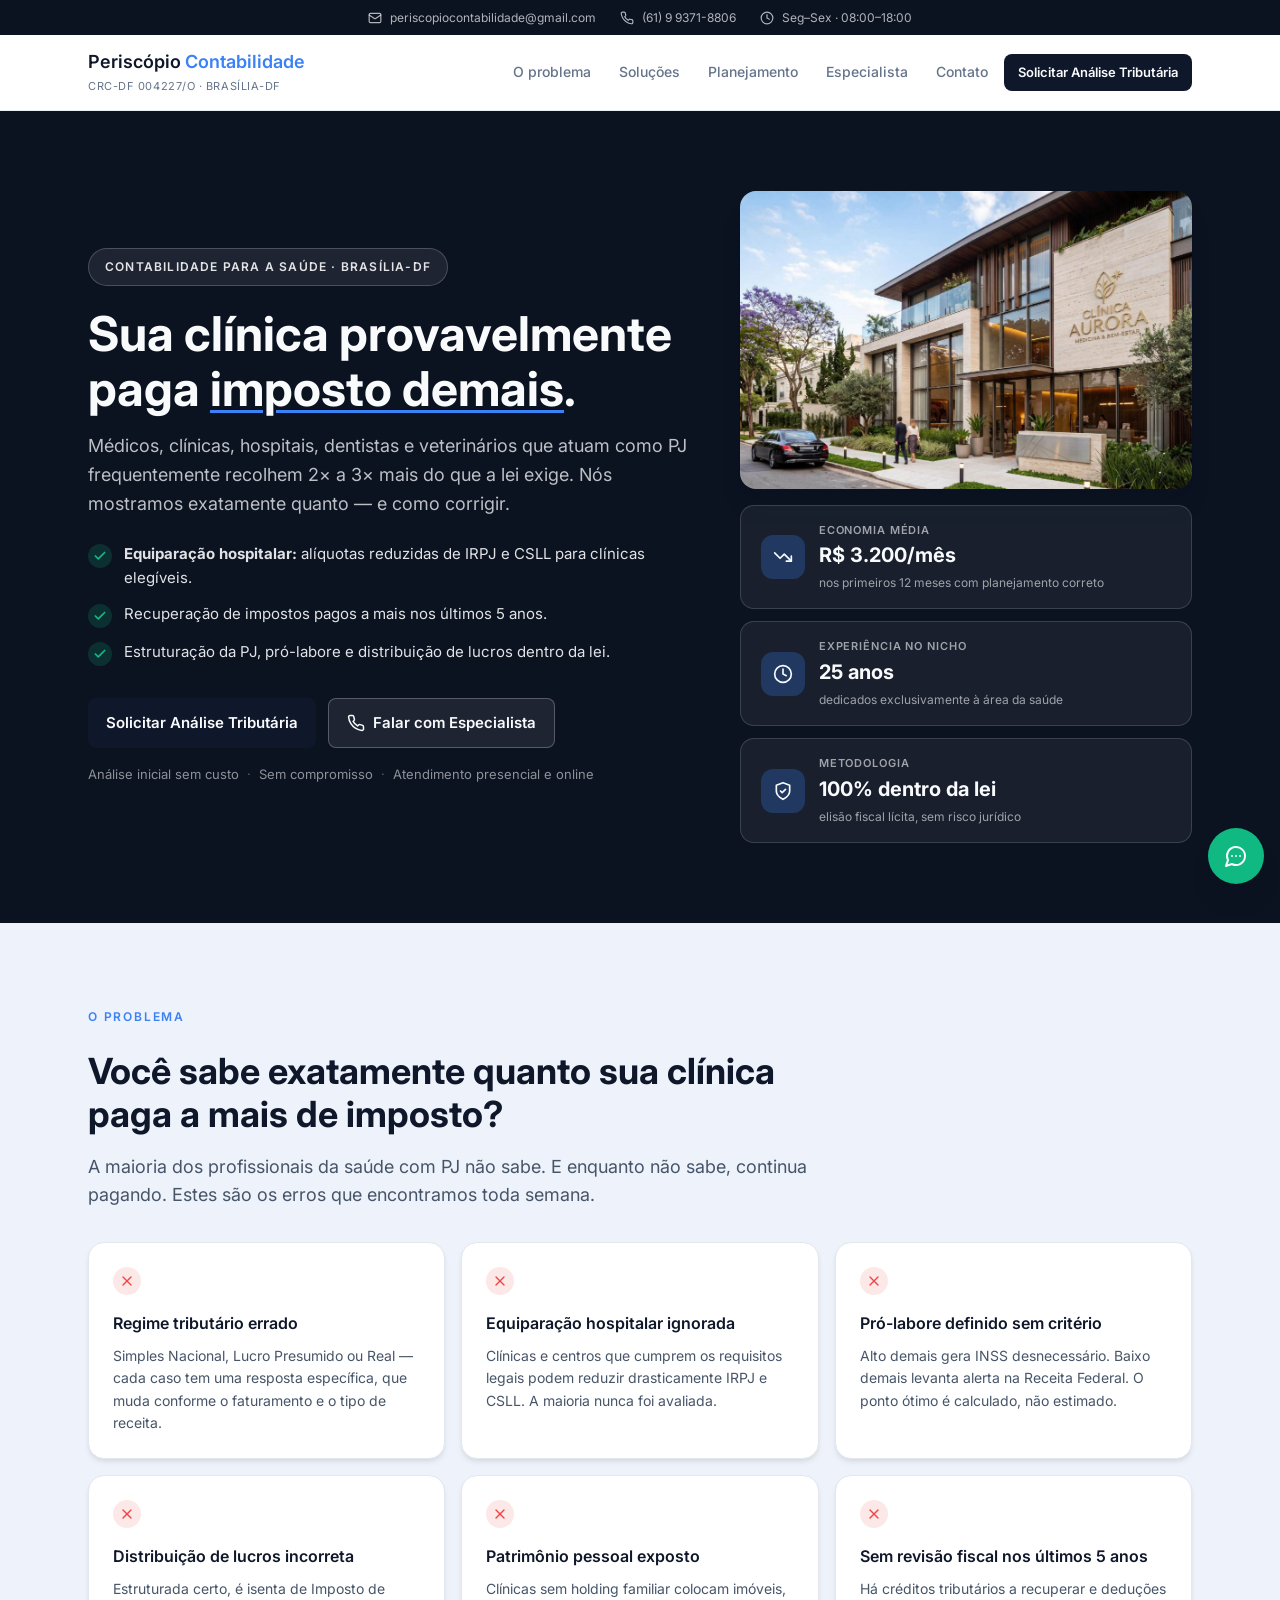
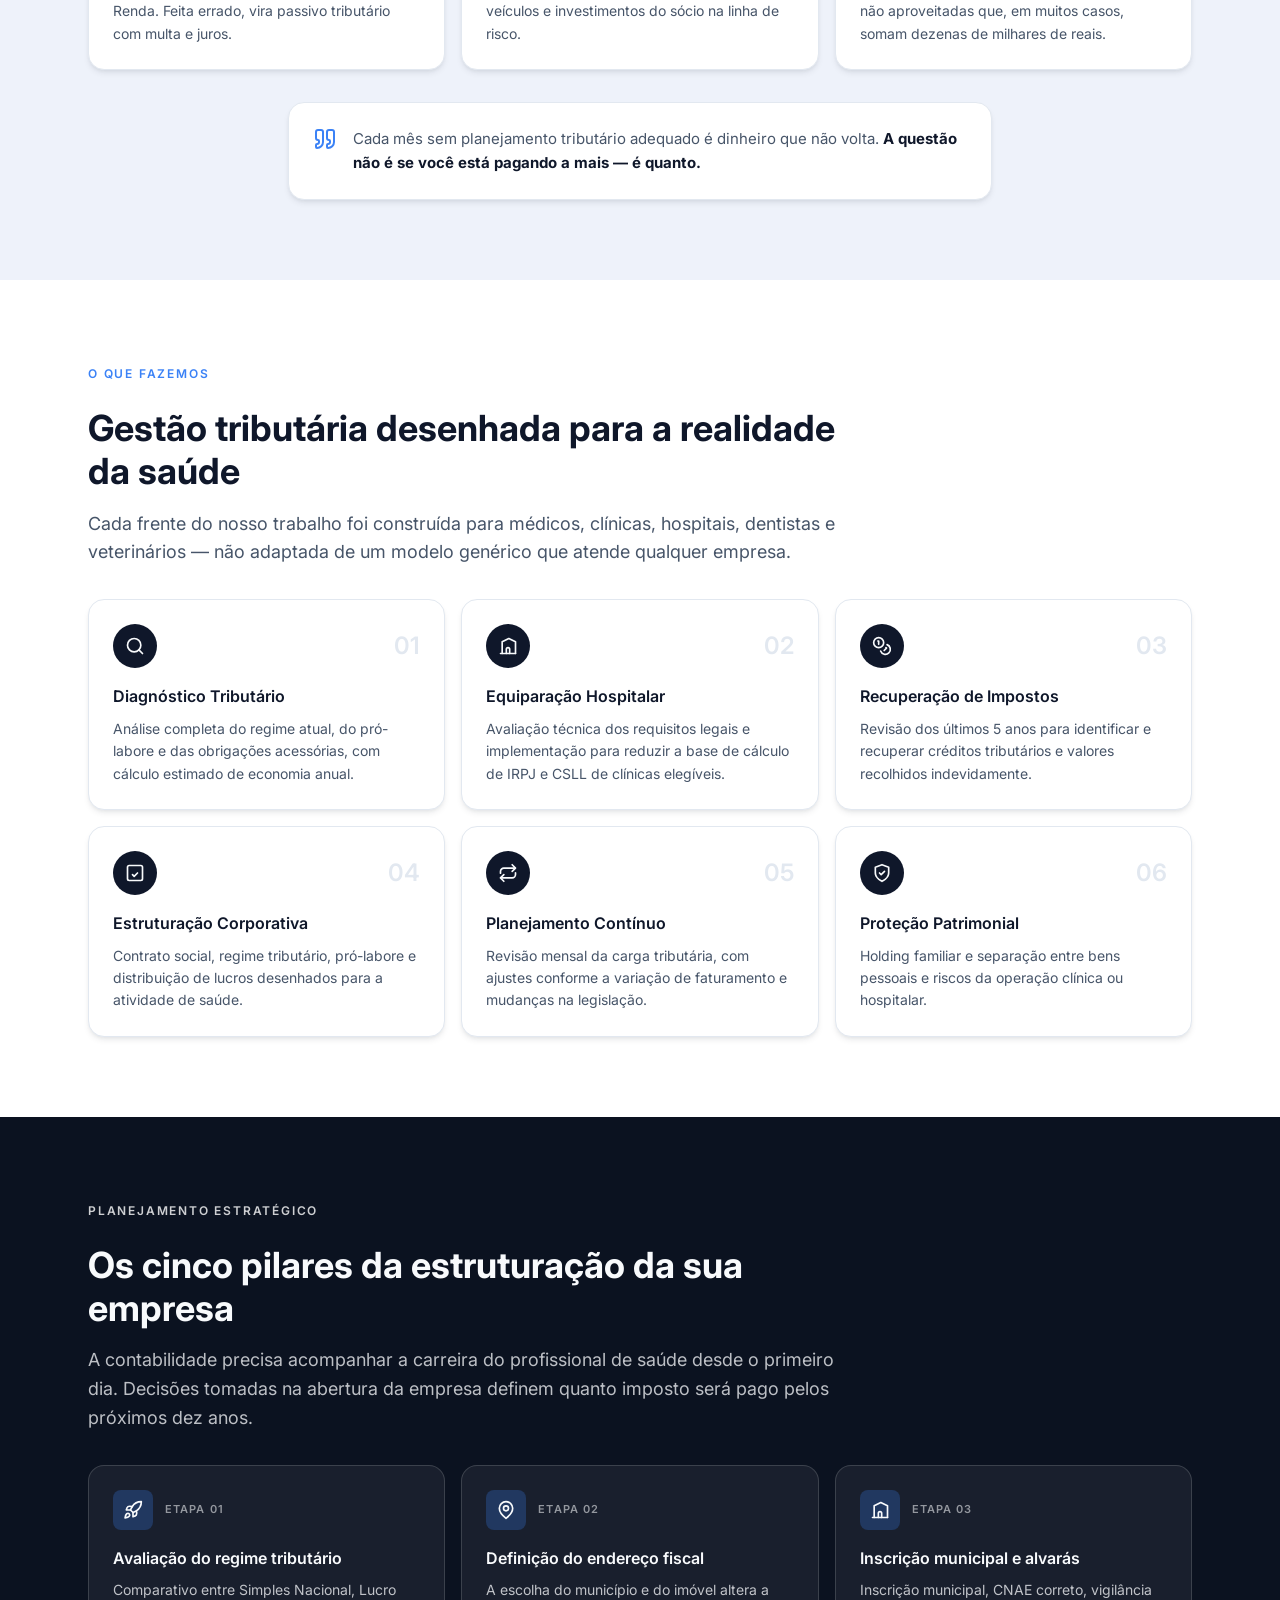
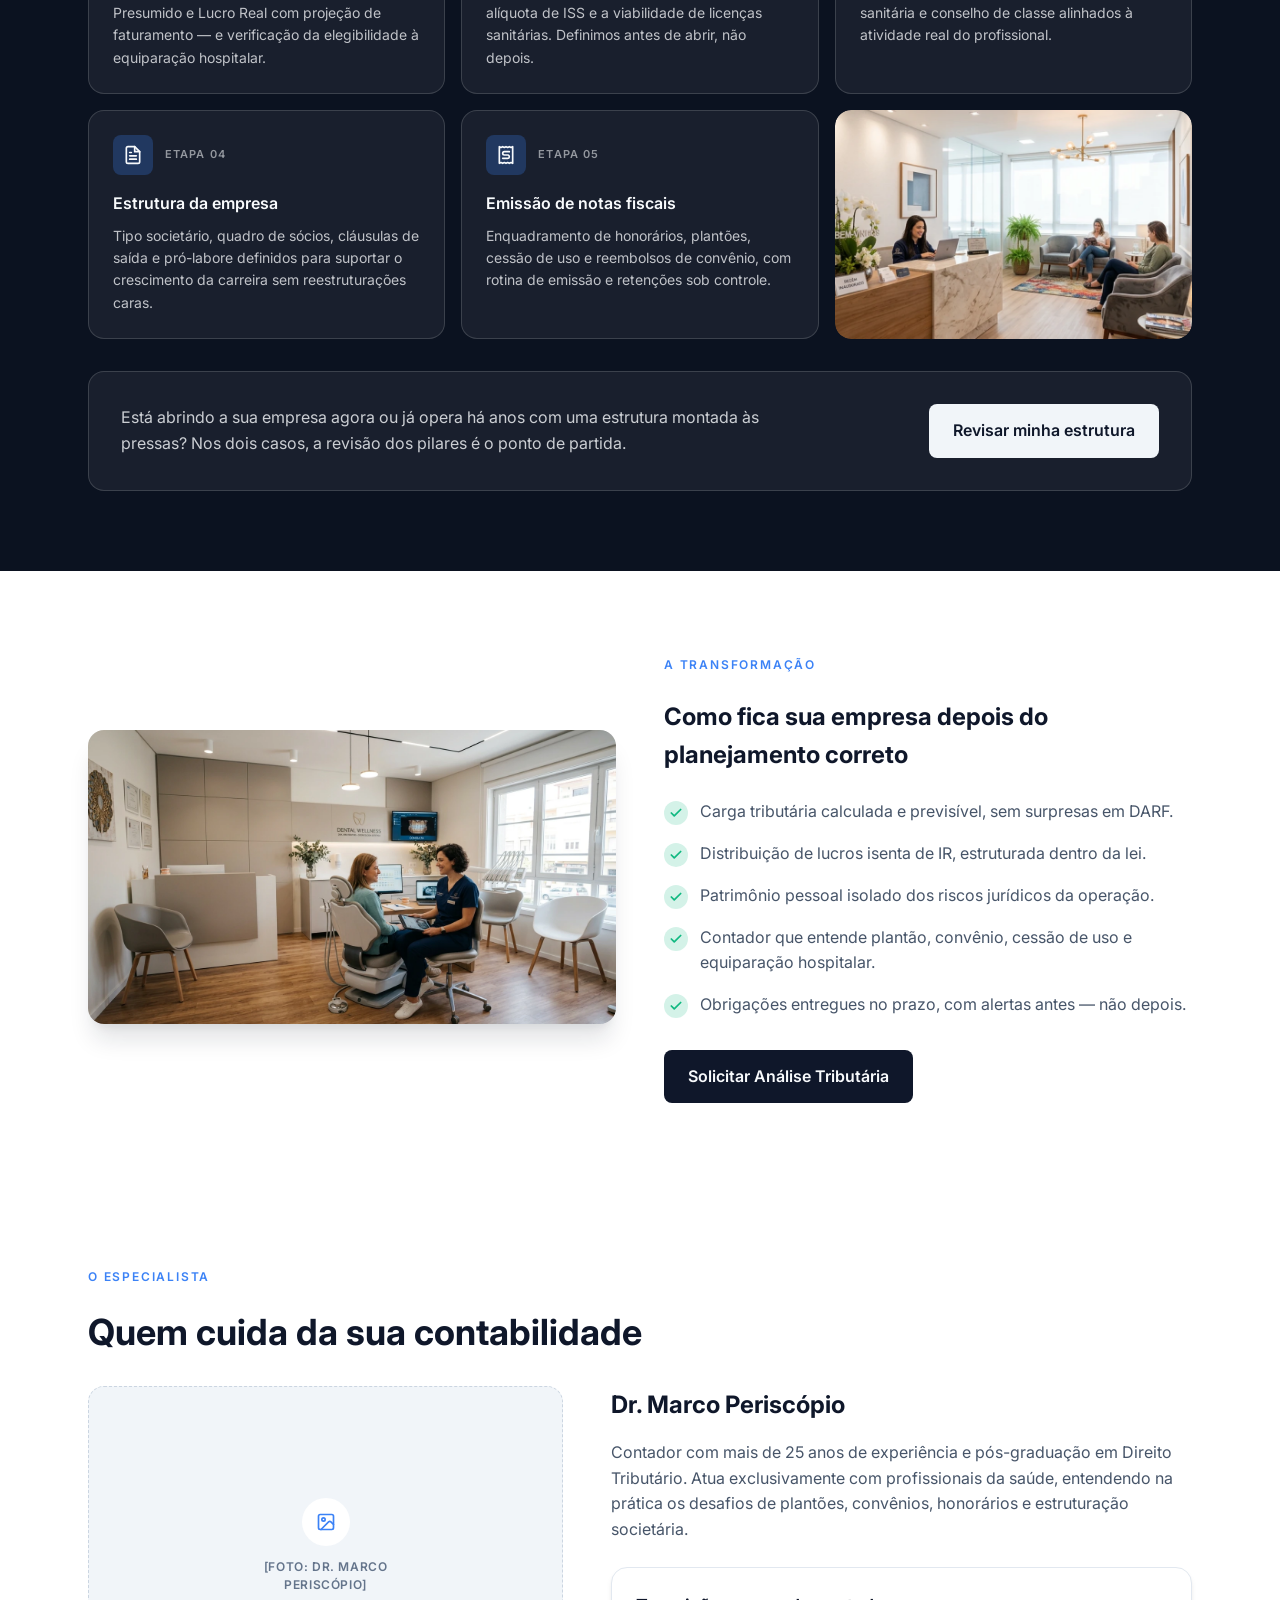
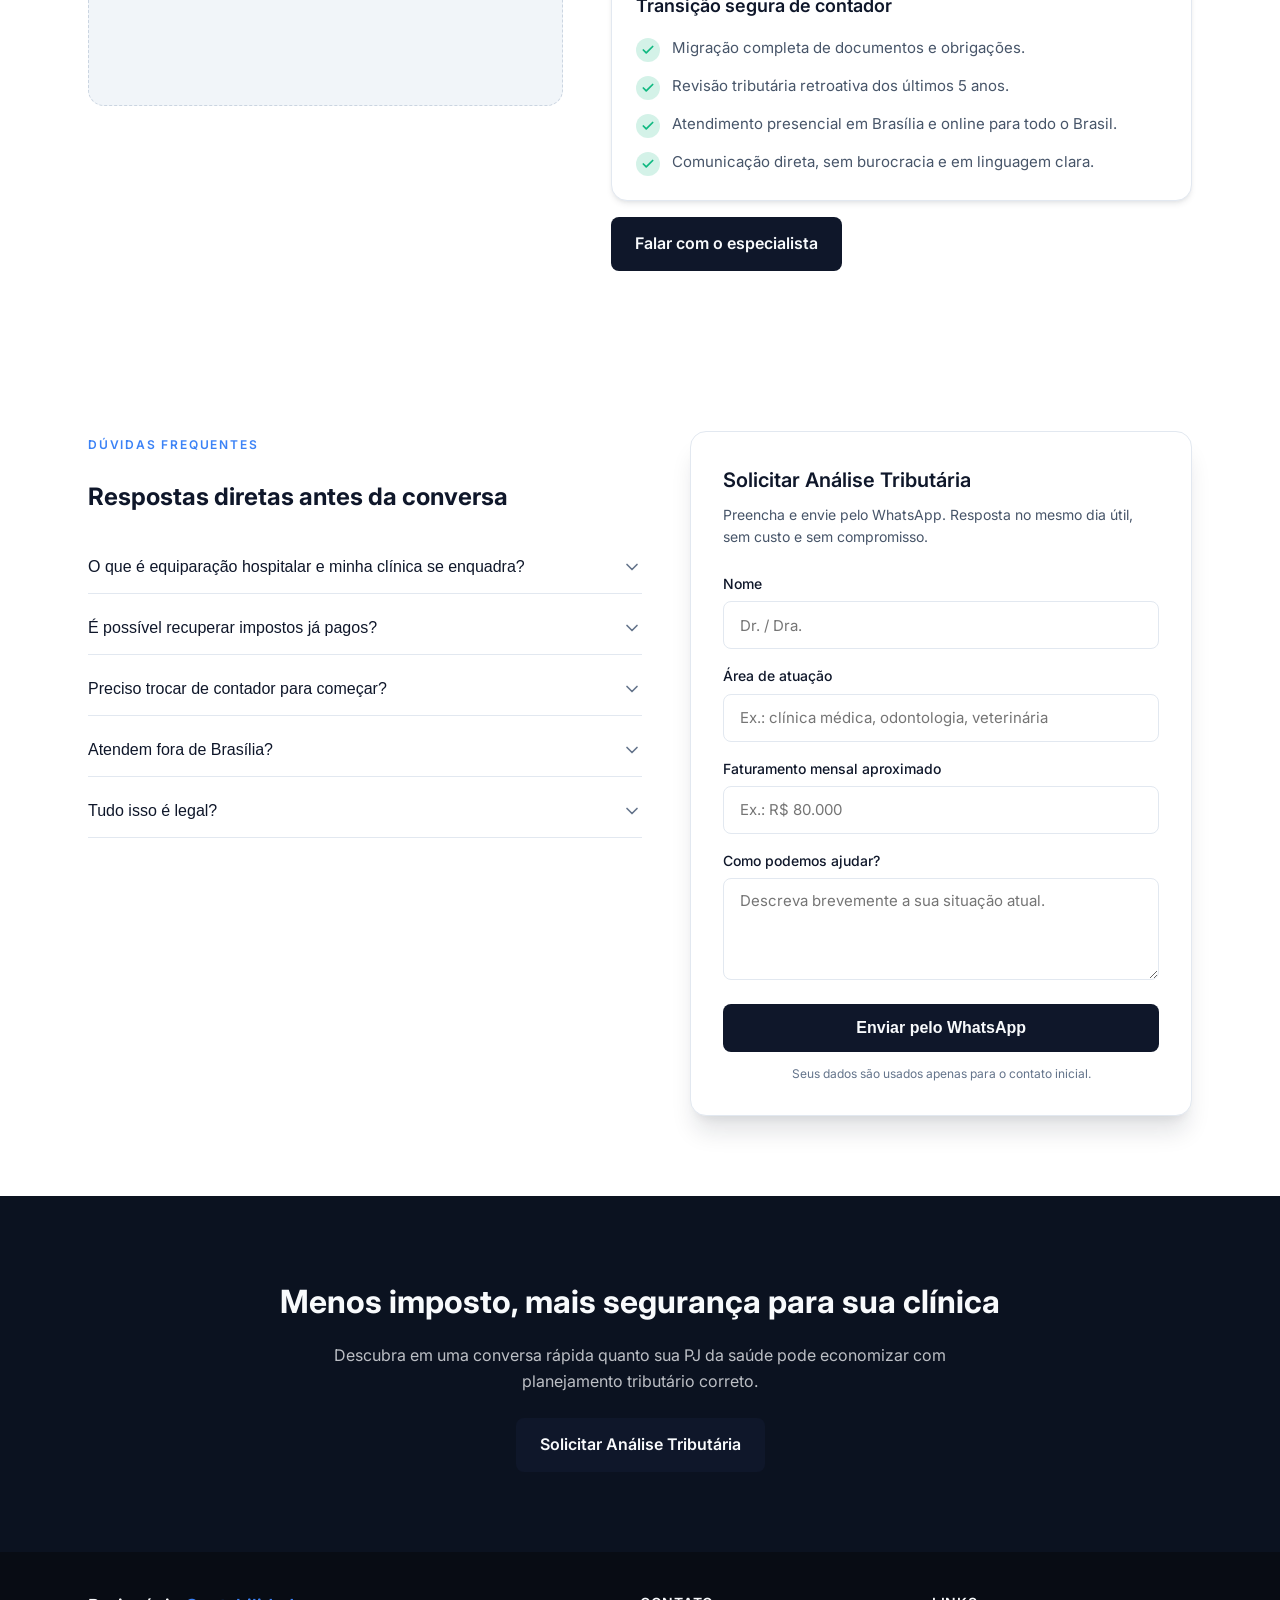
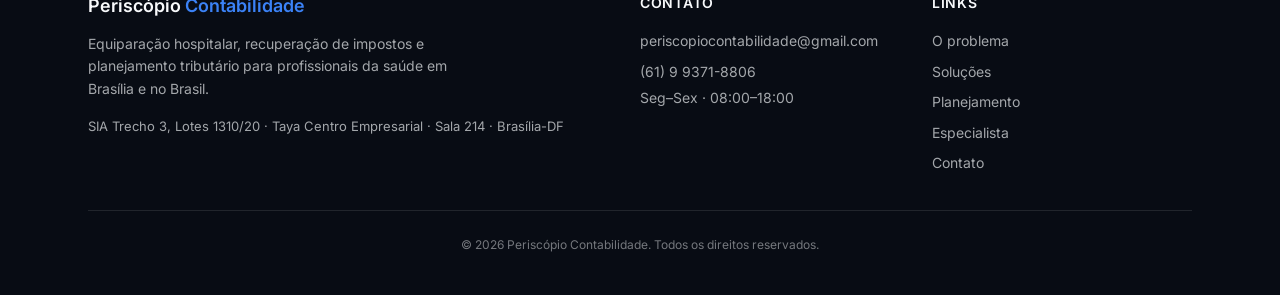
==== commit f8d0f231: "Add real consultation photo to "A transformação" section Replaces the placeholder image with the act" ====
--- a/index.html
+++ b/index.html
@@ -893,6 +893,13 @@
       }
     }
 
+    .two-col-image {
+      width: 100%;
+      height: auto;
+      border-radius: var(--radius);
+      box-shadow: var(--shadow-elevated);
+    }
+
     .checklist {
       margin-top: 1.5rem;
       display: flex;
@@ -1590,12 +1597,7 @@
     <div class="container">
       <div class="two-col">
         <div>
-          <div class="placeholder-media" role="img" aria-label="Foto de profissional de saúde sorrindo em consulta">
-            <span class="placeholder-icon">
-              <svg xmlns="http://www.w3.org/2000/svg" viewBox="0 0 24 24" fill="none" stroke="currentColor" stroke-width="2" stroke-linecap="round" stroke-linejoin="round"><rect width="18" height="18" x="3" y="3" rx="2" ry="2"/><circle cx="9" cy="9" r="2"/><path d="m21 15-3.086-3.086a2 2 0 0 0-2.828 0L6 21"/></svg>
-            </span>
-            <span class="placeholder-label">[Foto: Profissional de saúde sorrindo em consulta]</span>
-          </div>
+          <img src="images/consulta-odontologica.webp" alt="Dentista em consulta sorrindo com paciente" class="two-col-image" />
         </div>
         <div>
           <span class="eyebrow">A transformação</span>
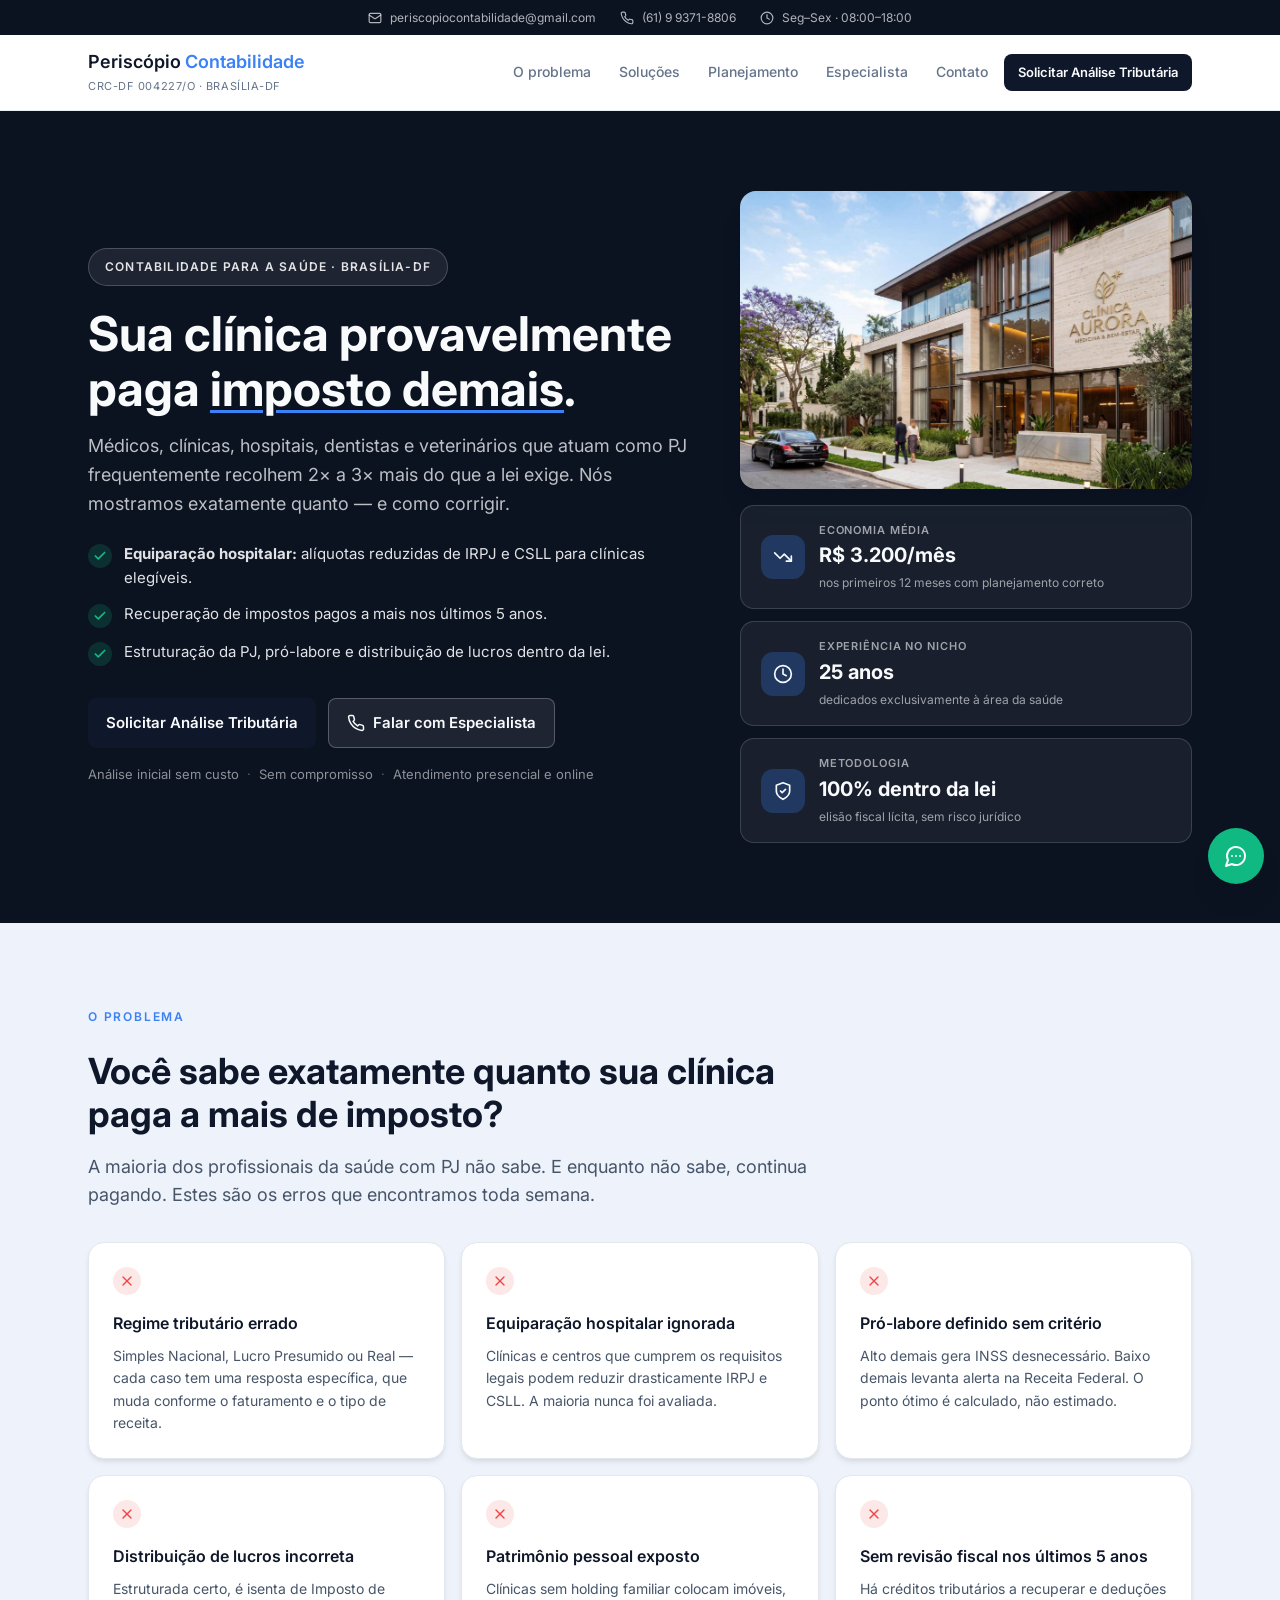
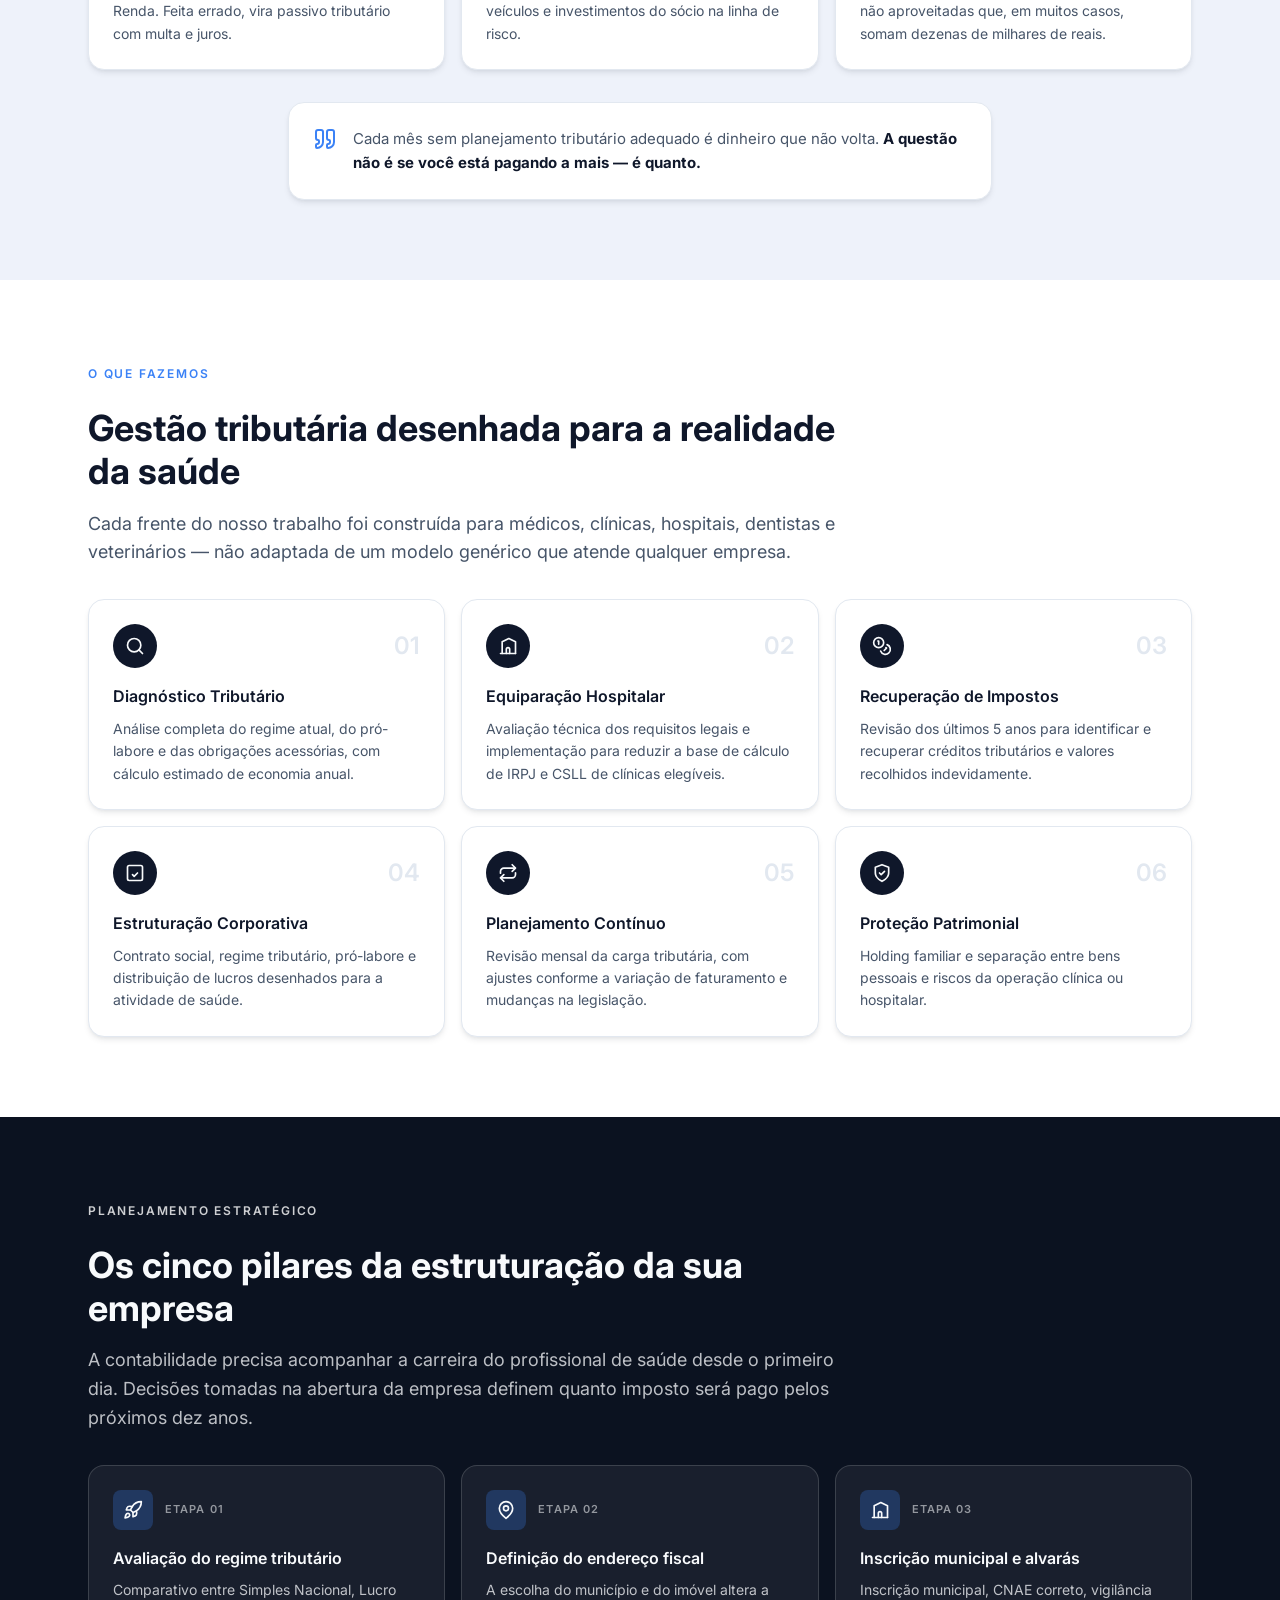
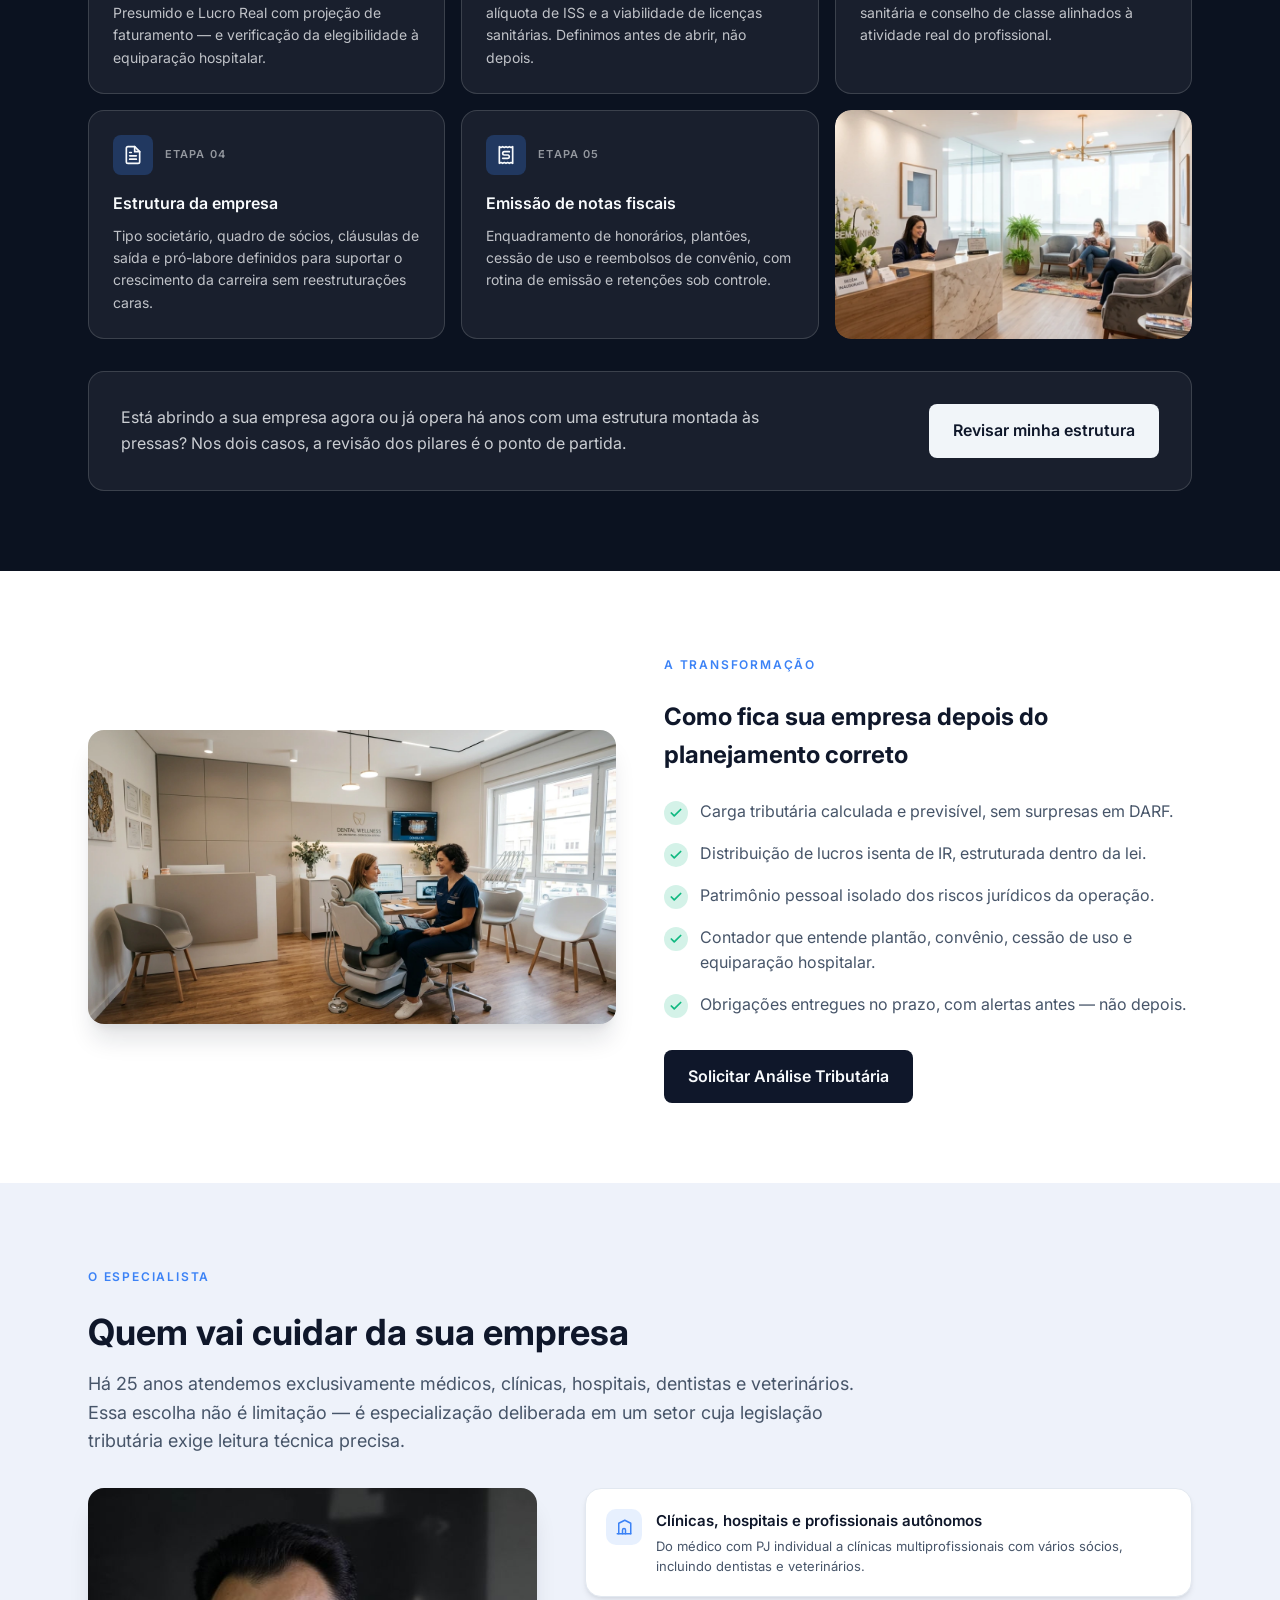
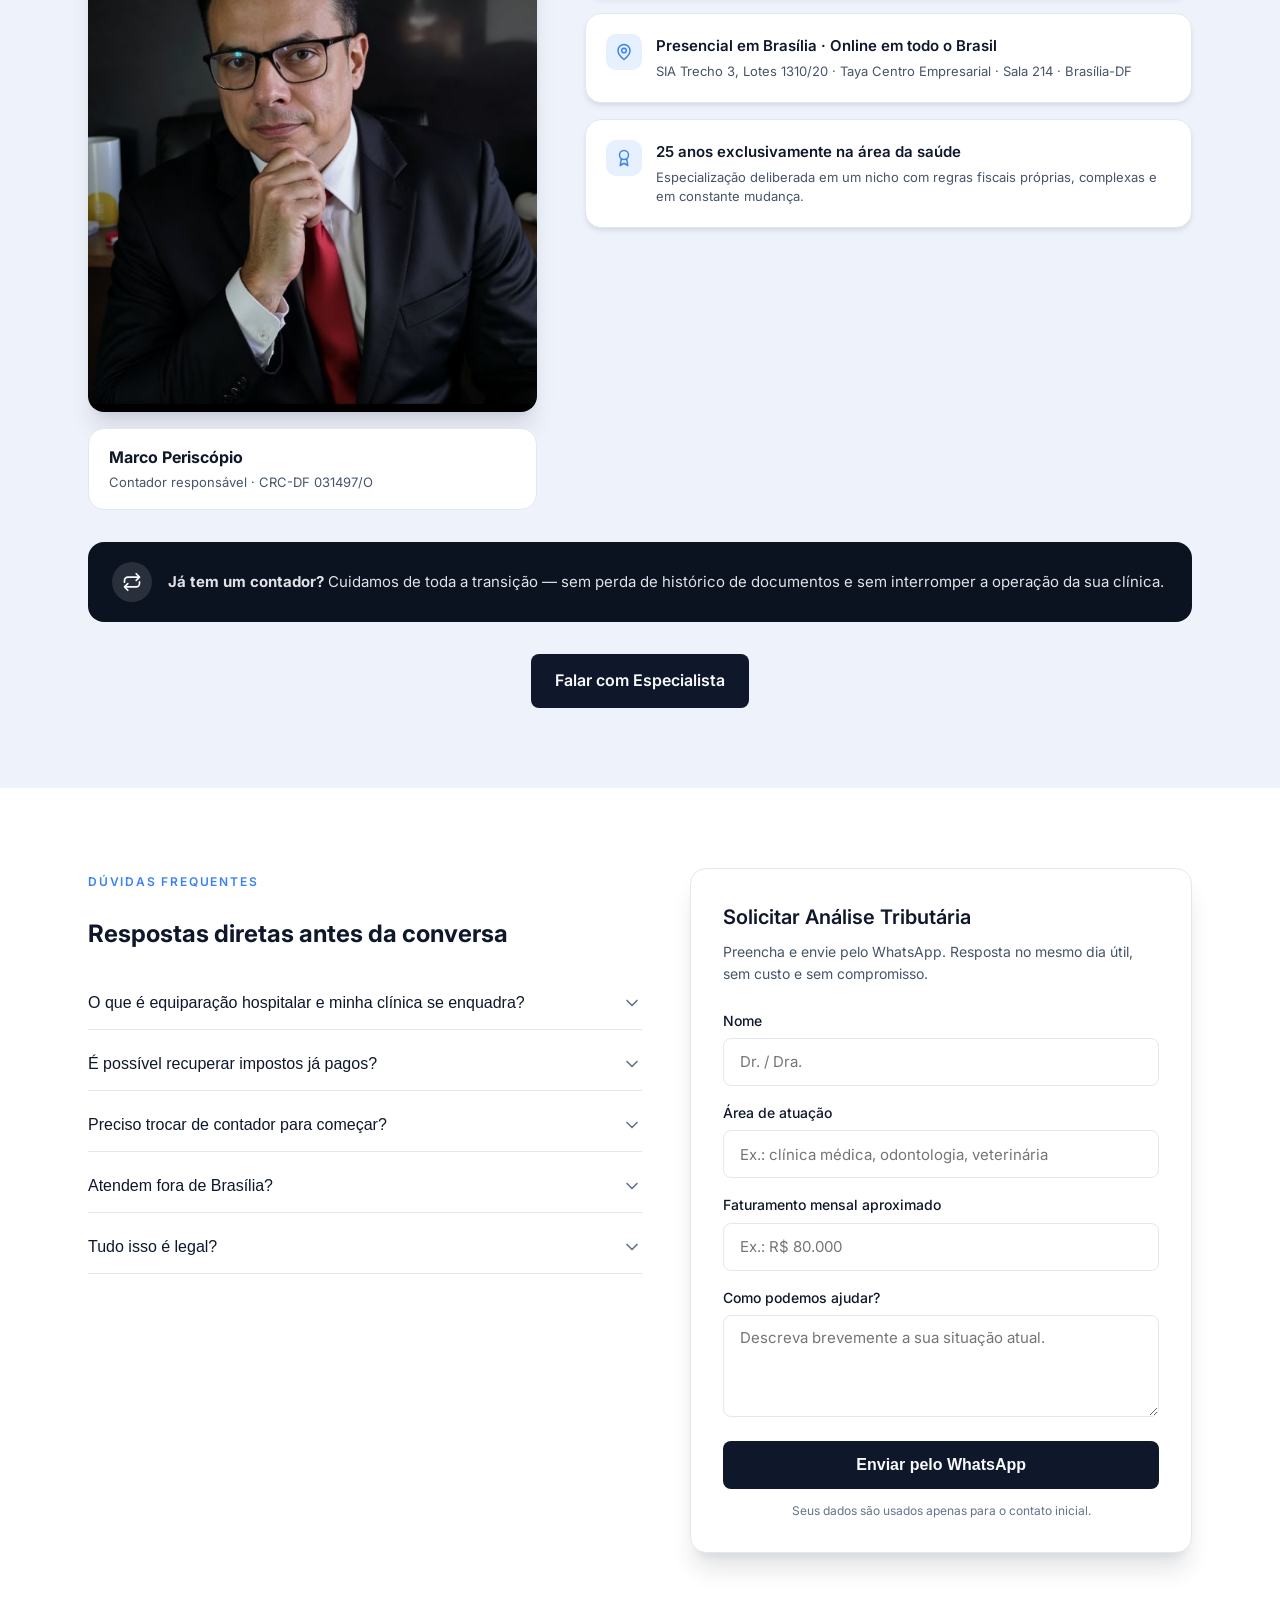
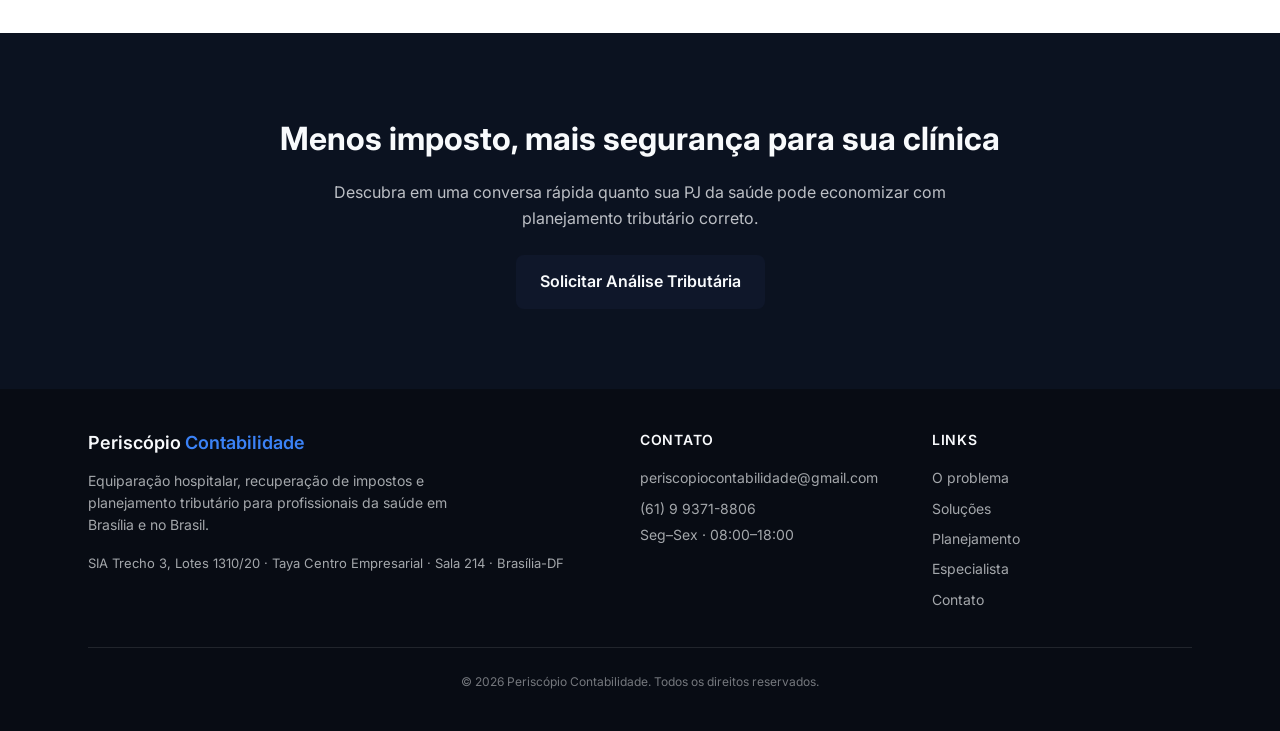
==== commit 4d506d57: "Redesign "Especialista" section to match new reference Adds Marco Periscópio's real photo with a nam" ====
--- a/index.html
+++ b/index.html
@@ -929,38 +929,116 @@
 
     @media (min-width: 1024px) {
       .specialist-grid {
-        grid-template-columns: 0.9fr 1.1fr;
+        grid-template-columns: 0.85fr 1.15fr;
         gap: 3rem;
       }
     }
 
-    .specialist-card {
+    #especialista.specialist-section {
+      background: #eef2fa;
+    }
+
+    .specialist-caption {
+      margin-top: 1rem;
+      background: #ffffff;
       border: 1px solid var(--border);
-      background: var(--card);
       border-radius: var(--radius);
-      padding: 1.5rem;
+      padding: 1rem 1.25rem;
+    }
+
+    .specialist-caption strong {
+      display: block;
+      font-size: 1rem;
+      color: var(--primary);
+    }
+
+    .specialist-caption span {
+      display: block;
+      margin-top: 0.125rem;
+      font-size: 0.8125rem;
+      color: var(--muted-foreground);
+    }
+
+    .specialist-features {
+      display: flex;
+      flex-direction: column;
+      gap: 1rem;
+    }
+
+    .specialist-feature {
+      display: flex;
+      align-items: flex-start;
+      gap: 0.875rem;
+      background: #ffffff;
+      border: 1px solid var(--border);
+      border-radius: var(--radius);
+      padding: 1.25rem;
       box-shadow: var(--shadow);
     }
 
-    .specialist-card h3 {
-      font-size: 1.125rem;
+    .specialist-feature-icon {
+      flex-shrink: 0;
+      width: 2.25rem;
+      height: 2.25rem;
+      border-radius: 0.625rem;
+      background: rgba(59, 130, 246, 0.12);
+      color: var(--accent);
+      display: grid;
+      place-items: center;
+    }
+
+    .specialist-feature-icon svg {
+      width: 1.125rem;
+      height: 1.125rem;
+    }
+
+    .specialist-feature h3 {
+      font-size: 0.9375rem;
       font-weight: 600;
       color: var(--primary);
-      margin-bottom: 1rem;
-    }
-
-    .specialist-card ul {
-      list-style: none;
+      margin-bottom: 0.25rem;
+    }
+
+    .specialist-feature p {
+      font-size: 0.8125rem;
+      line-height: 1.5;
+      color: var(--muted-foreground);
+    }
+
+    .specialist-transition {
+      margin-top: 2rem;
       display: flex;
-      flex-direction: column;
-      gap: 0.75rem;
-    }
-
-    .specialist-card li {
-      display: flex;
-      gap: 0.75rem;
+      align-items: center;
+      gap: 1rem;
+      background: var(--navy);
+      color: var(--primary-foreground);
+      border-radius: var(--radius);
+      padding: 1.25rem 1.5rem;
+    }
+
+    .specialist-transition-icon {
+      flex-shrink: 0;
+      width: 2.5rem;
+      height: 2.5rem;
+      border-radius: 9999px;
+      background: rgba(255, 255, 255, 0.12);
+      display: grid;
+      place-items: center;
+    }
+
+    .specialist-transition-icon svg {
+      width: 1.25rem;
+      height: 1.25rem;
+    }
+
+    .specialist-transition p {
       font-size: 0.9375rem;
-      color: var(--muted-foreground);
+      color: rgba(248, 250, 252, 0.9);
+    }
+
+    .specialist-cta {
+      margin-top: 2rem;
+      text-align: center;
     }
 
     /* Contact */
@@ -1633,51 +1711,63 @@
   </section>
 
   <!-- Especialista -->
-  <section id="especialista">
+  <section id="especialista" class="specialist-section">
     <div class="container">
       <div class="section-header">
         <span class="eyebrow">O especialista</span>
-        <h2>Quem cuida da sua contabilidade</h2>
+        <h2>Quem vai cuidar da sua empresa</h2>
+        <p>
+          Há 25 anos atendemos exclusivamente médicos, clínicas, hospitais, dentistas e veterinários. Essa escolha não é limitação — é especialização deliberada em um setor cuja legislação tributária exige leitura técnica precisa.
+        </p>
       </div>
       <div class="specialist-grid">
         <div>
-          <div class="placeholder-media" style="min-height: 20rem;" role="img" aria-label="Foto do Dr. Marco Periscópio">
-            <span class="placeholder-icon">
-              <svg xmlns="http://www.w3.org/2000/svg" viewBox="0 0 24 24" fill="none" stroke="currentColor" stroke-width="2" stroke-linecap="round" stroke-linejoin="round"><rect width="18" height="18" x="3" y="3" rx="2" ry="2"/><circle cx="9" cy="9" r="2"/><path d="m21 15-3.086-3.086a2 2 0 0 0-2.828 0L6 21"/></svg>
+          <img src="images/marco-periscopio.jpg" alt="Marco Periscópio, contador responsável" class="two-col-image" />
+          <div class="specialist-caption">
+            <strong>Marco Periscópio</strong>
+            <span>Contador responsável · CRC-DF 031497/O</span>
+          </div>
+        </div>
+        <div class="specialist-features">
+          <div class="specialist-feature">
+            <span class="specialist-feature-icon">
+              <svg xmlns="http://www.w3.org/2000/svg" viewBox="0 0 24 24" fill="none" stroke="currentColor" stroke-width="2" stroke-linecap="round" stroke-linejoin="round"><path d="M3 21h18"/><path d="M5 21V7l8-4 8 4v14"/><path d="M14 21v-5a2 2 0 0 0-4 0v5"/></svg>
             </span>
-            <span class="placeholder-label">[Foto: Dr. Marco Periscópio]</span>
-          </div>
-        </div>
-        <div>
-          <h2 style="font-size: 1.5rem; margin-bottom: 1rem;">Dr. Marco Periscópio</h2>
-          <p style="color: var(--muted-foreground); margin-bottom: 1.5rem;">
-            Contador com mais de 25 anos de experiência e pós-graduação em Direito Tributário. Atua exclusivamente com profissionais da saúde, entendendo na prática os desafios de plantões, convênios, honorários e estruturação societária.
-          </p>
-          <div class="specialist-card">
-            <h3>Transição segura de contador</h3>
-            <ul>
-              <li>
-                <span class="icon-check"><svg xmlns="http://www.w3.org/2000/svg" viewBox="0 0 24 24" fill="none" stroke="currentColor" stroke-width="3" stroke-linecap="round" stroke-linejoin="round"><polyline points="20 6 9 17 4 12"/></svg></span>
-                Migração completa de documentos e obrigações.
-              </li>
-              <li>
-                <span class="icon-check"><svg xmlns="http://www.w3.org/2000/svg" viewBox="0 0 24 24" fill="none" stroke="currentColor" stroke-width="3" stroke-linecap="round" stroke-linejoin="round"><polyline points="20 6 9 17 4 12"/></svg></span>
-                Revisão tributária retroativa dos últimos 5 anos.
-              </li>
-              <li>
-                <span class="icon-check"><svg xmlns="http://www.w3.org/2000/svg" viewBox="0 0 24 24" fill="none" stroke="currentColor" stroke-width="3" stroke-linecap="round" stroke-linejoin="round"><polyline points="20 6 9 17 4 12"/></svg></span>
-                Atendimento presencial em Brasília e online para todo o Brasil.
-              </li>
-              <li>
-                <span class="icon-check"><svg xmlns="http://www.w3.org/2000/svg" viewBox="0 0 24 24" fill="none" stroke="currentColor" stroke-width="3" stroke-linecap="round" stroke-linejoin="round"><polyline points="20 6 9 17 4 12"/></svg></span>
-                Comunicação direta, sem burocracia e em linguagem clara.
-              </li>
-            </ul>
-          </div>
-          <a href="https://wa.me/5561993718806?text=Ol%C3%A1%2C%20gostaria%20de%20falar%20com%20um%20especialista%20sobre%20equipara%C3%A7%C3%A3o%20hospitalar%20e%20redu%C3%A7%C3%A3o%20de%20impostos." target="_blank" rel="noopener" class="btn btn-primary btn-lg mt-4">
-            Falar com o especialista
-          </a>
-        </div>
+            <div>
+              <h3>Clínicas, hospitais e profissionais autônomos</h3>
+              <p>Do médico com PJ individual a clínicas multiprofissionais com vários sócios, incluindo dentistas e veterinários.</p>
+            </div>
+          </div>
+          <div class="specialist-feature">
+            <span class="specialist-feature-icon">
+              <svg xmlns="http://www.w3.org/2000/svg" viewBox="0 0 24 24" fill="none" stroke="currentColor" stroke-width="2" stroke-linecap="round" stroke-linejoin="round"><path d="M20 10c0 6-8 12-8 12s-8-6-8-12a8 8 0 0 1 16 0Z"/><circle cx="12" cy="10" r="3"/></svg>
+            </span>
+            <div>
+              <h3>Presencial em Brasília · Online em todo o Brasil</h3>
+              <p>SIA Trecho 3, Lotes 1310/20 · Taya Centro Empresarial · Sala 214 · Brasília-DF</p>
+            </div>
+          </div>
+          <div class="specialist-feature">
+            <span class="specialist-feature-icon">
+              <svg xmlns="http://www.w3.org/2000/svg" viewBox="0 0 24 24" fill="none" stroke="currentColor" stroke-width="2" stroke-linecap="round" stroke-linejoin="round"><circle cx="12" cy="8" r="6"/><path d="M15.477 12.89 17 22l-5-3-5 3 1.523-9.11"/></svg>
+            </span>
+            <div>
+              <h3>25 anos exclusivamente na área da saúde</h3>
+              <p>Especialização deliberada em um nicho com regras fiscais próprias, complexas e em constante mudança.</p>
+            </div>
+          </div>
+        </div>
+      </div>
+      <div class="specialist-transition">
+        <span class="specialist-transition-icon">
+          <svg xmlns="http://www.w3.org/2000/svg" viewBox="0 0 24 24" fill="none" stroke="currentColor" stroke-width="2" stroke-linecap="round" stroke-linejoin="round"><path d="M17 2.1l4 4-4 4"/><path d="M3 12.2v-2a4 4 0 0 1 4-4h12.8M7 21.9l-4-4 4-4"/><path d="M21 11.8v2a4 4 0 0 1-4 4H4.2"/></svg>
+        </span>
+        <p><strong>Já tem um contador?</strong> Cuidamos de toda a transição — sem perda de histórico de documentos e sem interromper a operação da sua clínica.</p>
+      </div>
+      <div class="specialist-cta">
+        <a href="https://wa.me/5561993718806?text=Ol%C3%A1%2C%20gostaria%20de%20falar%20com%20um%20especialista%20sobre%20equipara%C3%A7%C3%A3o%20hospitalar%20e%20redu%C3%A7%C3%A3o%20de%20impostos." target="_blank" rel="noopener" class="btn btn-primary btn-lg">
+          Falar com Especialista
+        </a>
       </div>
     </div>
   </section>
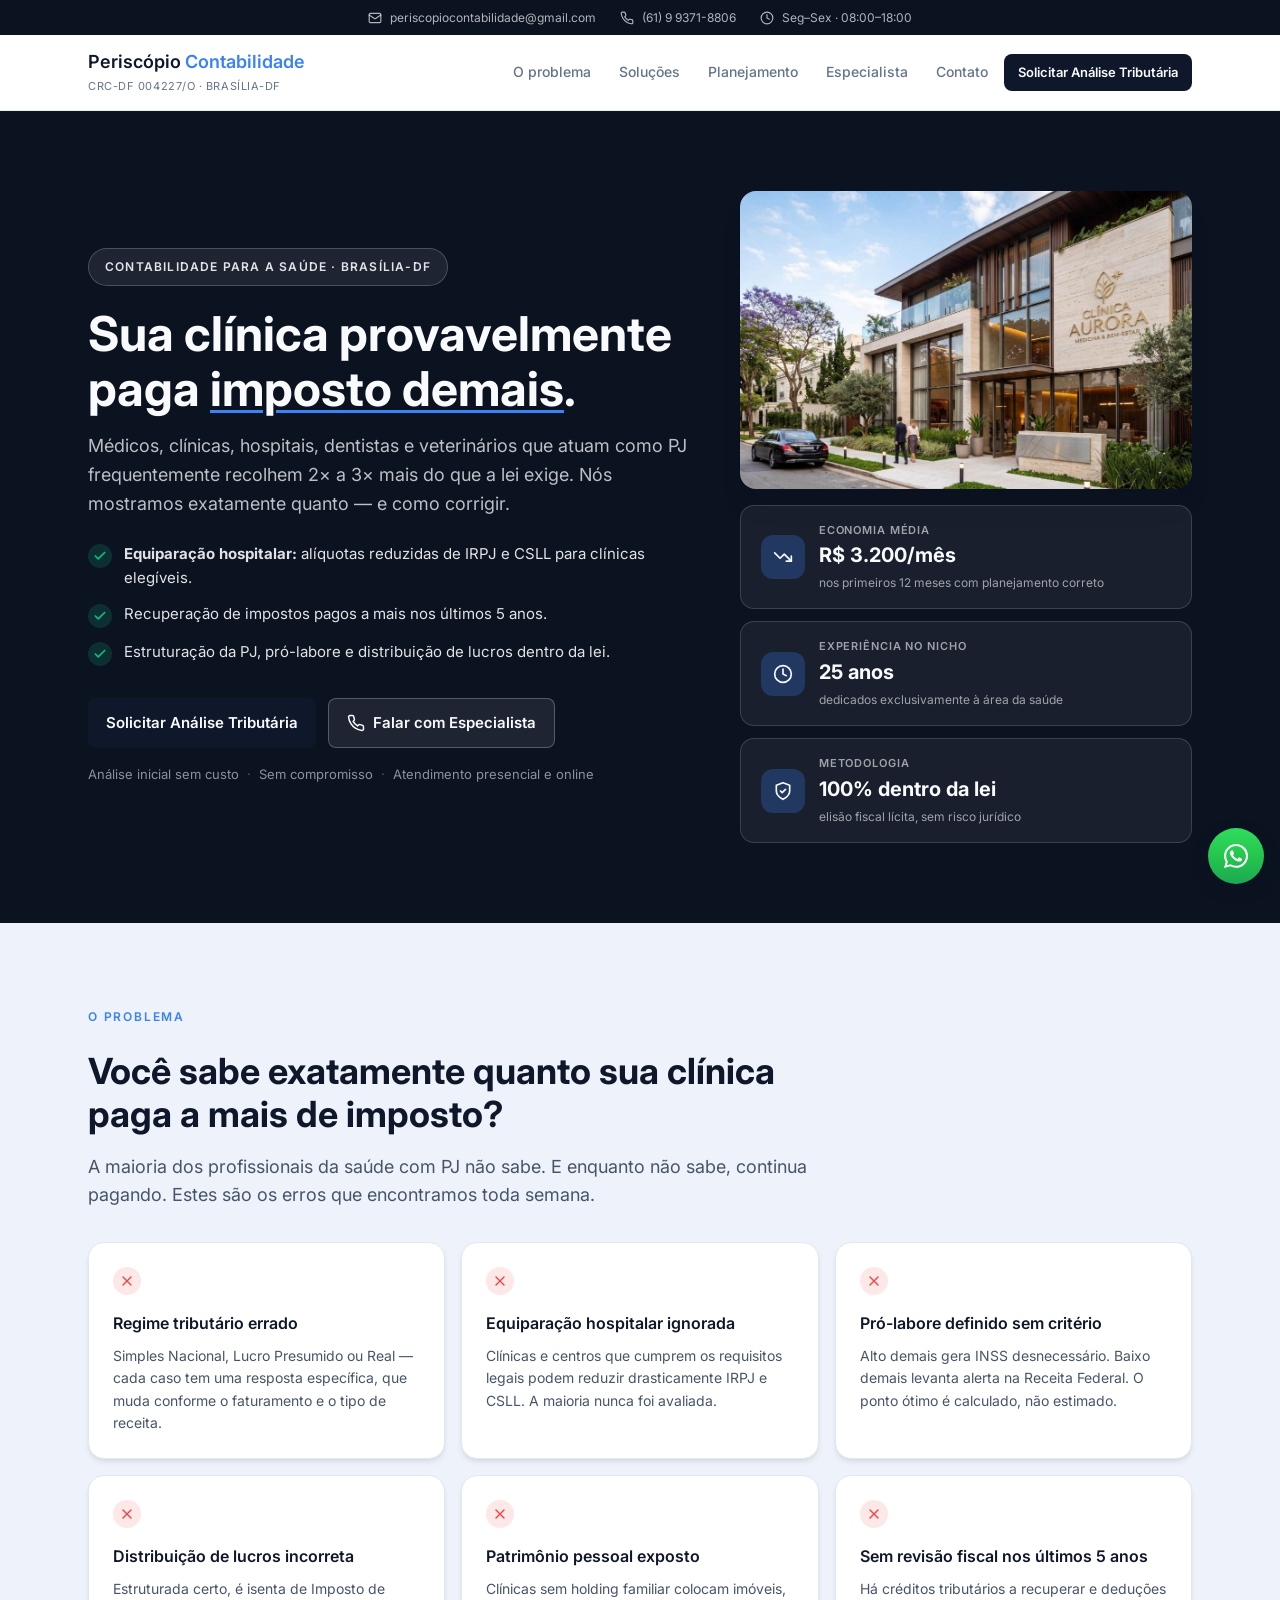
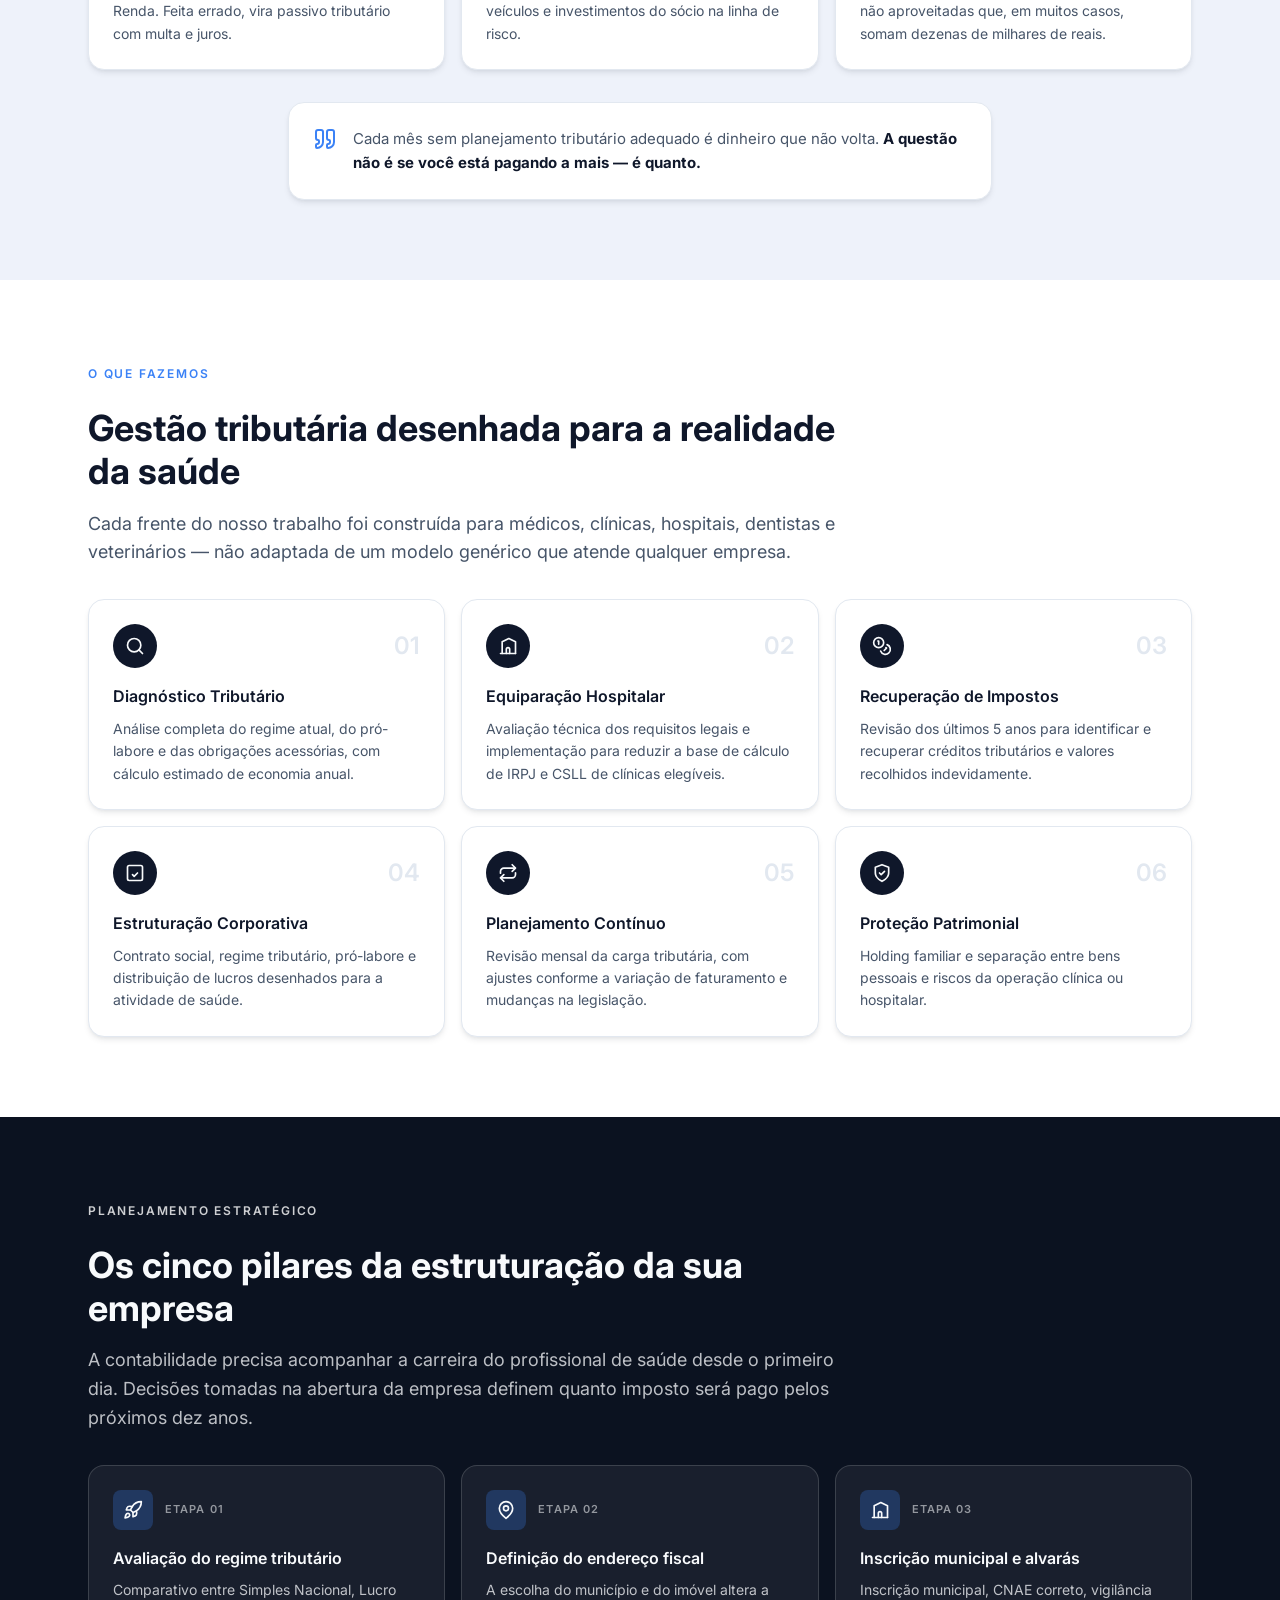
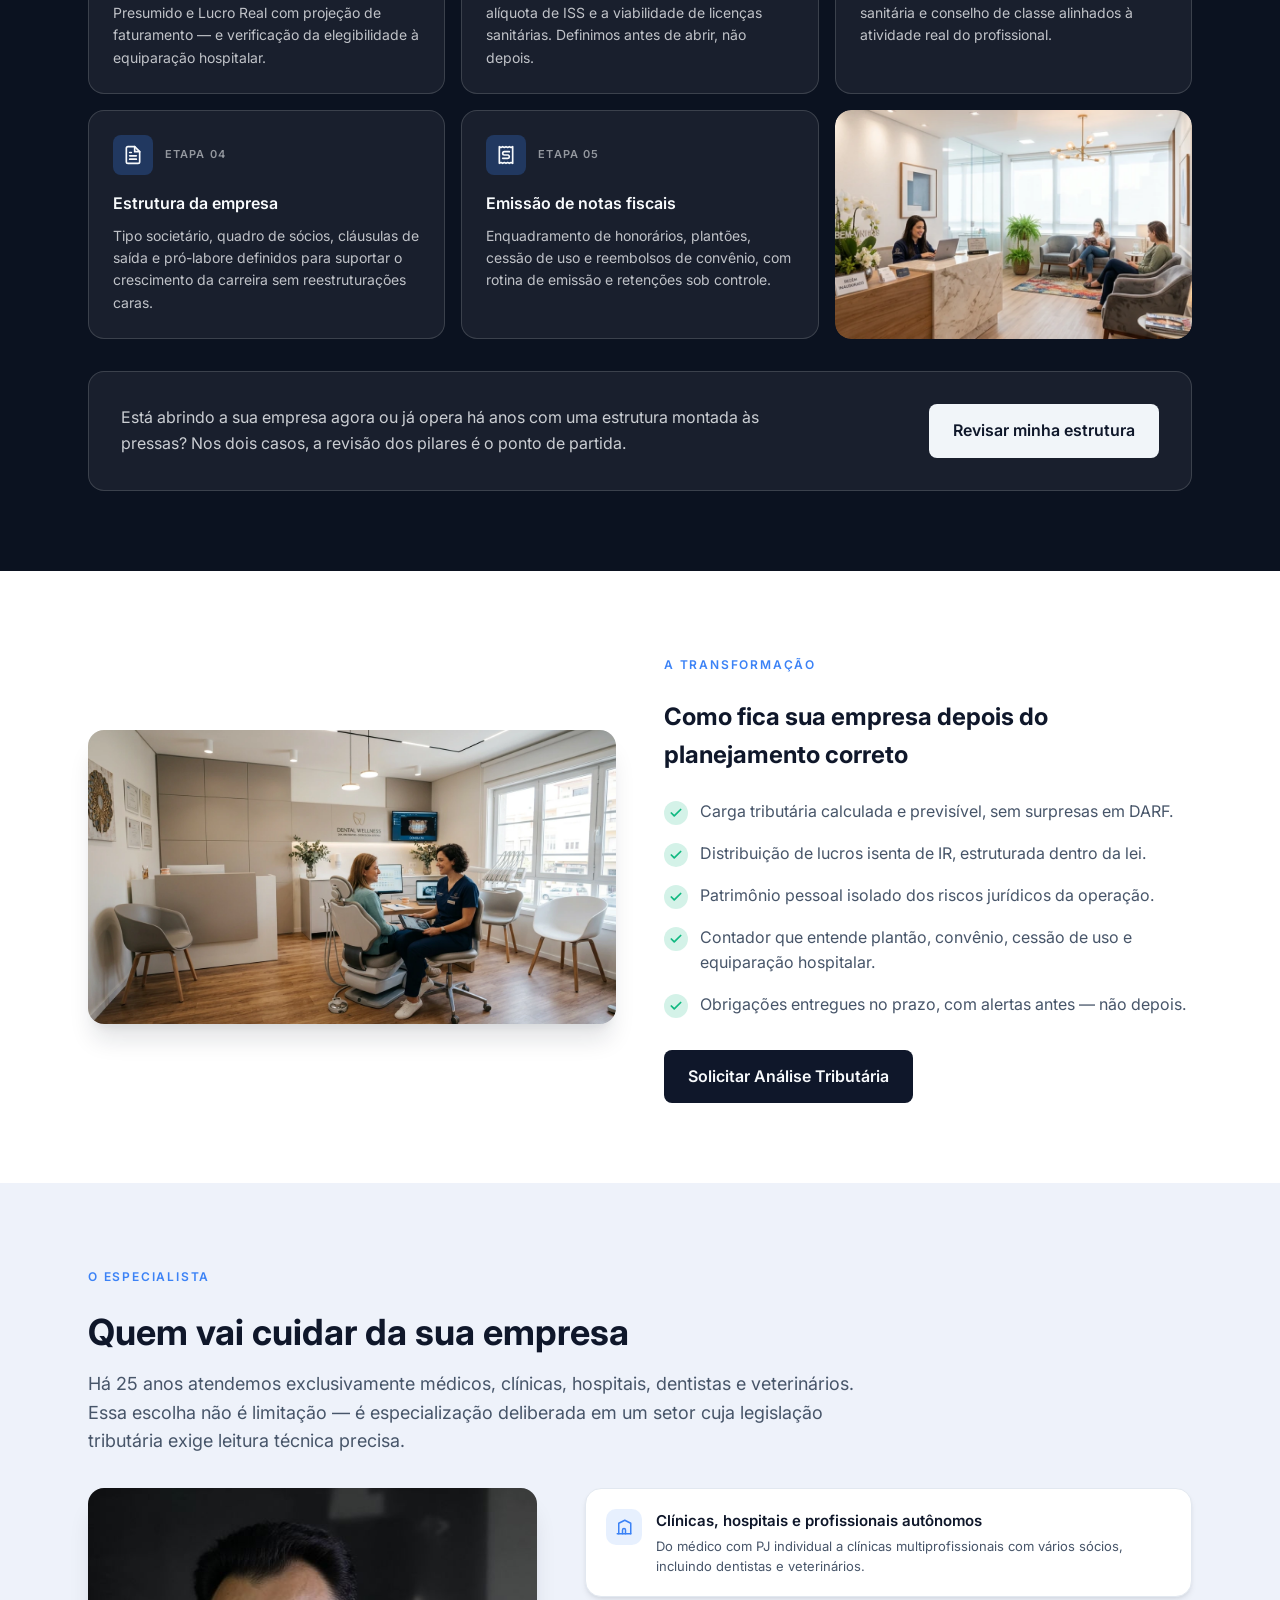
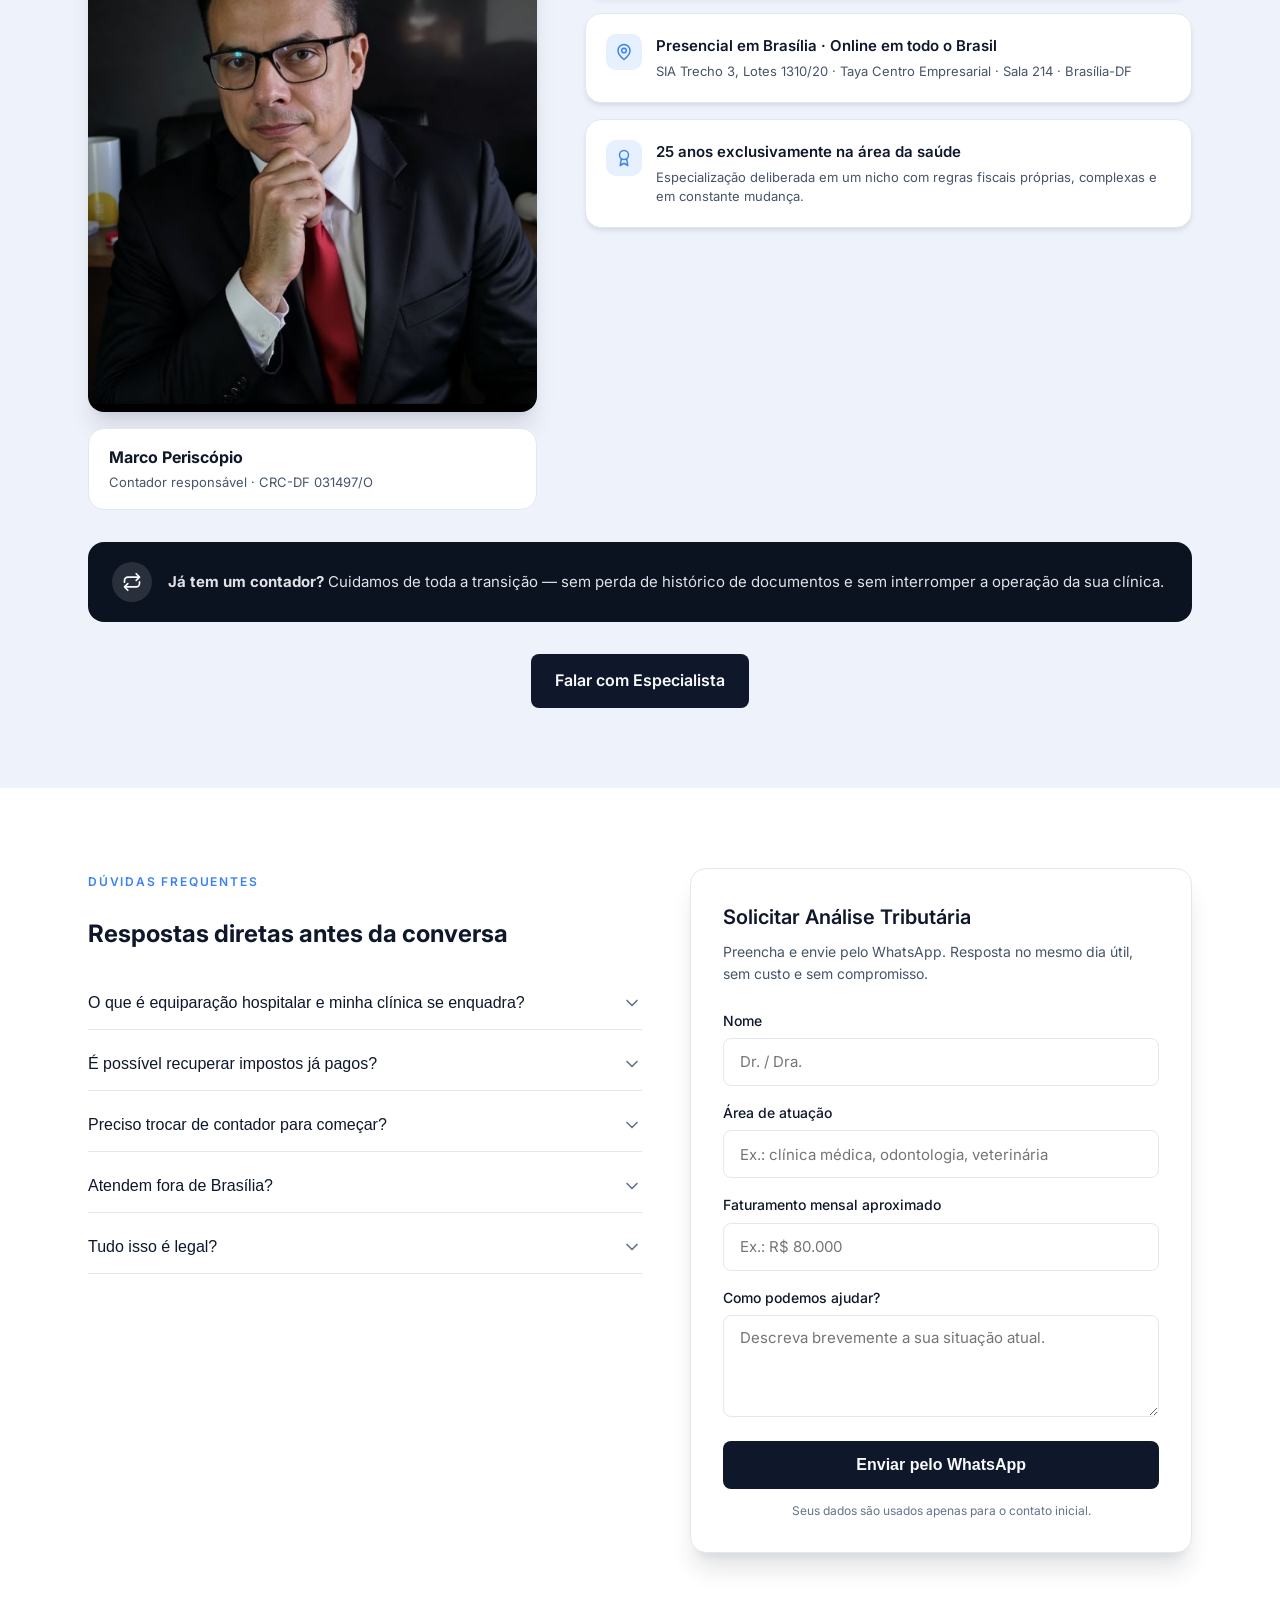
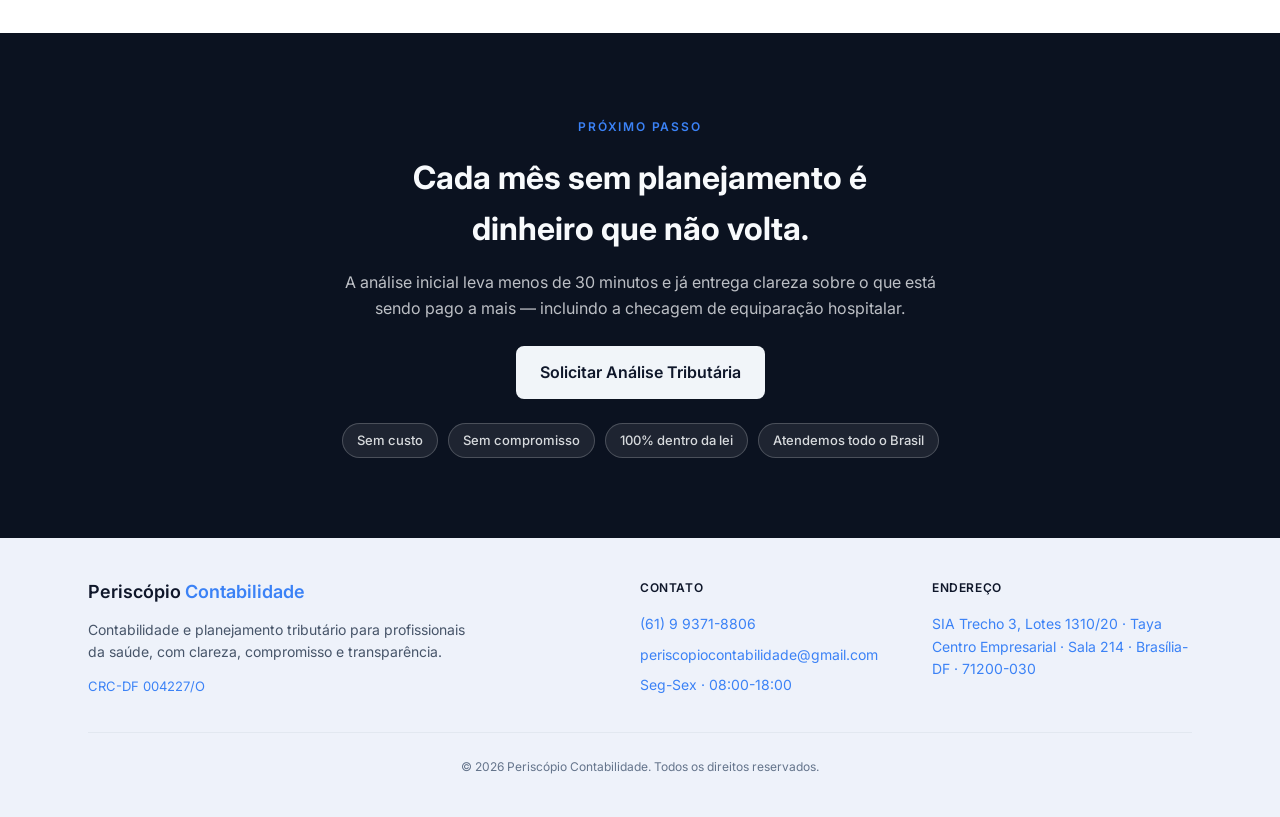
==== commit b1bced62: "Redesign final CTA and footer, use real WhatsApp icon Final CTA gets an eyebrow, new copy, a light b" ====
--- a/index.html
+++ b/index.html
@@ -1187,10 +1187,17 @@
       text-align: center;
     }
 
+    .final-cta .eyebrow {
+      margin-bottom: 1rem;
+    }
+
     .final-cta h2 {
       font-size: 1.5rem;
       font-weight: 700;
       margin-bottom: 1rem;
+      max-width: 32rem;
+      margin-left: auto;
+      margin-right: auto;
     }
 
     @media (min-width: 640px) {
@@ -1207,10 +1214,29 @@
       margin-right: auto;
     }
 
+    .final-cta-badges {
+      margin-top: 1.5rem;
+      display: flex;
+      flex-wrap: wrap;
+      justify-content: center;
+      gap: 0.625rem;
+    }
+
+    .final-cta-badge {
+      display: inline-block;
+      padding: 0.375rem 0.875rem;
+      border-radius: 9999px;
+      background: rgba(255, 255, 255, 0.08);
+      border: 1px solid rgba(255, 255, 255, 0.2);
+      color: rgba(248, 250, 252, 0.85);
+      font-size: 0.8125rem;
+      font-weight: 500;
+    }
+
     /* Footer */
     .site-footer {
-      background: #080c14;
-      color: rgba(248, 250, 252, 0.65);
+      background: #eef2fa;
+      color: var(--muted-foreground);
       padding: 2.5rem 0;
       font-size: 0.875rem;
     }
@@ -1235,7 +1261,7 @@
     .footer-brand {
       font-size: 1.125rem;
       font-weight: 600;
-      color: var(--primary-foreground);
+      color: var(--primary);
       margin-bottom: 0.75rem;
     }
 
@@ -1243,32 +1269,42 @@
       color: var(--accent);
     }
 
+    .footer-crc {
+      display: block;
+      margin-top: 0.75rem;
+      font-size: 0.8125rem;
+      color: var(--accent);
+    }
+
     .footer-col h4 {
-      font-size: 0.875rem;
+      font-size: 0.75rem;
       font-weight: 600;
-      color: var(--primary-foreground);
+      color: var(--primary);
       margin-bottom: 0.75rem;
       text-transform: uppercase;
       letter-spacing: 0.05em;
     }
 
-    .footer-col a {
+    .footer-col a,
+    .footer-col span,
+    .footer-col p {
       display: block;
       padding: 0.25rem 0;
+      color: var(--accent);
       transition: color 0.2s;
     }
 
     .footer-col a:hover {
-      color: var(--primary-foreground);
+      color: var(--primary);
     }
 
     .footer-bottom {
       margin-top: 2rem;
       padding-top: 1.5rem;
-      border-top: 1px solid rgba(255, 255, 255, 0.1);
+      border-top: 1px solid var(--border);
       text-align: center;
       font-size: 0.75rem;
-      color: rgba(248, 250, 252, 0.45);
+      color: var(--muted);
     }
 
     /* Floating WhatsApp */
@@ -1280,11 +1316,11 @@
       width: 3.5rem;
       height: 3.5rem;
       border-radius: 9999px;
-      background: var(--success);
-      color: var(--primary-foreground);
+      background: linear-gradient(180deg, #2fdc5d 0%, #25c94e 45%, #1da851 100%);
+      color: #ffffff;
       display: grid;
       place-items: center;
-      box-shadow: var(--shadow-elevated);
+      box-shadow: 0 6px 16px rgba(15, 23, 42, 0.25);
       transition: transform 0.2s;
     }
 
@@ -1858,11 +1894,18 @@
   <!-- Final CTA -->
   <section class="final-cta">
     <div class="container">
-      <h2>Menos imposto, mais segurança para sua clínica</h2>
-      <p>Descubra em uma conversa rápida quanto sua PJ da saúde pode economizar com planejamento tributário correto.</p>
-      <a href="https://wa.me/5561993718806?text=Ol%C3%A1%2C%20vim%20pelo%20site%20e%20quero%20solicitar%20a%20an%C3%A1lise%20tribut%C3%A1ria%20da%20minha%20PJ%20da%20sa%C3%BAde." target="_blank" rel="noopener" class="btn btn-primary btn-lg">
+      <span class="eyebrow">Próximo passo</span>
+      <h2>Cada mês sem planejamento é dinheiro que não volta.</h2>
+      <p>A análise inicial leva menos de 30 minutos e já entrega clareza sobre o que está sendo pago a mais — incluindo a checagem de equiparação hospitalar.</p>
+      <a href="https://wa.me/5561993718806?text=Ol%C3%A1%2C%20vim%20pelo%20site%20e%20quero%20solicitar%20a%20an%C3%A1lise%20tribut%C3%A1ria%20da%20minha%20PJ%20da%20sa%C3%BAde." target="_blank" rel="noopener" class="btn btn-secondary btn-lg">
         Solicitar Análise Tributária
       </a>
+      <div class="final-cta-badges">
+        <span class="final-cta-badge">Sem custo</span>
+        <span class="final-cta-badge">Sem compromisso</span>
+        <span class="final-cta-badge">100% dentro da lei</span>
+        <span class="final-cta-badge">Atendemos todo o Brasil</span>
+      </div>
     </div>
   </section>
 
@@ -1872,26 +1915,20 @@
       <div class="footer-grid">
         <div>
           <div class="footer-brand">Periscópio <span>Contabilidade</span></div>
-          <p style="max-width: 24rem; margin-bottom: 1rem;">
-            Equiparação hospitalar, recuperação de impostos e planejamento tributário para profissionais da saúde em Brasília e no Brasil.
+          <p style="max-width: 24rem;">
+            Contabilidade e planejamento tributário para profissionais da saúde, com clareza, compromisso e transparência.
           </p>
-          <p style="font-size: 0.8125rem;">
-            SIA Trecho 3, Lotes 1310/20 · Taya Centro Empresarial · Sala 214 · Brasília-DF
-          </p>
+          <span class="footer-crc">CRC-DF 004227/O</span>
         </div>
         <div class="footer-col">
           <h4>Contato</h4>
+          <a href="tel:+5561993718806">(61) 9 9371-8806</a>
           <a href="mailto:periscopiocontabilidade@gmail.com">periscopiocontabilidade@gmail.com</a>
-          <a href="tel:+5561993718806">(61) 9 9371-8806</a>
-          <span>Seg–Sex · 08:00–18:00</span>
+          <span>Seg-Sex · 08:00-18:00</span>
         </div>
         <div class="footer-col">
-          <h4>Links</h4>
-          <a href="#problema">O problema</a>
-          <a href="#solucoes">Soluções</a>
-          <a href="#planejamento">Planejamento</a>
-          <a href="#especialista">Especialista</a>
-          <a href="#contato">Contato</a>
+          <h4>Endereço</h4>
+          <span>SIA Trecho 3, Lotes 1310/20 · Taya Centro Empresarial · Sala 214 · Brasília-DF · 71200-030</span>
         </div>
       </div>
       <div class="footer-bottom">
@@ -1902,7 +1939,7 @@
 
   <!-- Floating WhatsApp -->
   <a href="https://wa.me/5561993718806?text=Ol%C3%A1%2C%20vim%20pelo%20site%20e%20quero%20solicitar%20a%20an%C3%A1lise%20tribut%C3%A1ria%20da%20minha%20PJ%20da%20sa%C3%BAde." target="_blank" rel="noopener" class="whatsapp-float" aria-label="Falar no WhatsApp">
-    <svg xmlns="http://www.w3.org/2000/svg" viewBox="0 0 24 24" fill="none" stroke="currentColor" stroke-width="2" stroke-linecap="round" stroke-linejoin="round"><path d="M7.9 20A9 9 0 1 0 4 16.1L2 22Z"/><path d="M8 12h.01"/><path d="M12 12h.01"/><path d="M16 12h.01"/></svg>
+    <svg xmlns="http://www.w3.org/2000/svg" viewBox="0 0 24 24" fill="currentColor"><path d="M17.472 14.382c-.297-.149-1.758-.867-2.03-.967-.273-.099-.471-.148-.67.15-.197.297-.767.966-.94 1.164-.173.199-.347.223-.644.075-.297-.15-1.255-.463-2.39-1.475-.883-.788-1.48-1.761-1.653-2.059-.173-.297-.018-.458.13-.606.134-.133.298-.347.446-.52.149-.174.198-.298.298-.497.099-.198.05-.371-.025-.52-.075-.149-.669-1.612-.916-2.207-.242-.579-.487-.5-.669-.51-.173-.008-.371-.01-.57-.01-.198 0-.52.074-.792.372-.272.297-1.04 1.016-1.04 2.479 0 1.462 1.065 2.875 1.213 3.074.149.198 2.096 3.2 5.077 4.487.709.306 1.262.489 1.694.625.712.227 1.36.195 1.871.118.571-.085 1.758-.719 2.006-1.413.248-.694.248-1.289.173-1.413-.074-.124-.272-.198-.57-.347M12.05 21.785h-.004a9.87 9.87 0 01-5.031-1.378l-.361-.214-3.741.982.998-3.648-.235-.374a9.86 9.86 0 01-1.51-5.26c.001-5.45 4.436-9.884 9.888-9.884 2.64 0 5.122 1.03 6.988 2.898a9.825 9.825 0 012.893 6.994c-.003 5.45-4.437 9.884-9.885 9.884M20.52 3.449C18.24 1.245 15.24 0 12.045 0 5.463 0 .104 5.36.101 11.943c0 2.105.549 4.16 1.595 5.976L0 24l6.223-1.634a11.9 11.9 0 005.822 1.483h.005c6.582 0 11.94-5.36 11.943-11.943a11.86 11.86 0 00-3.473-8.457"/></svg>
   </a>
 
   <script>
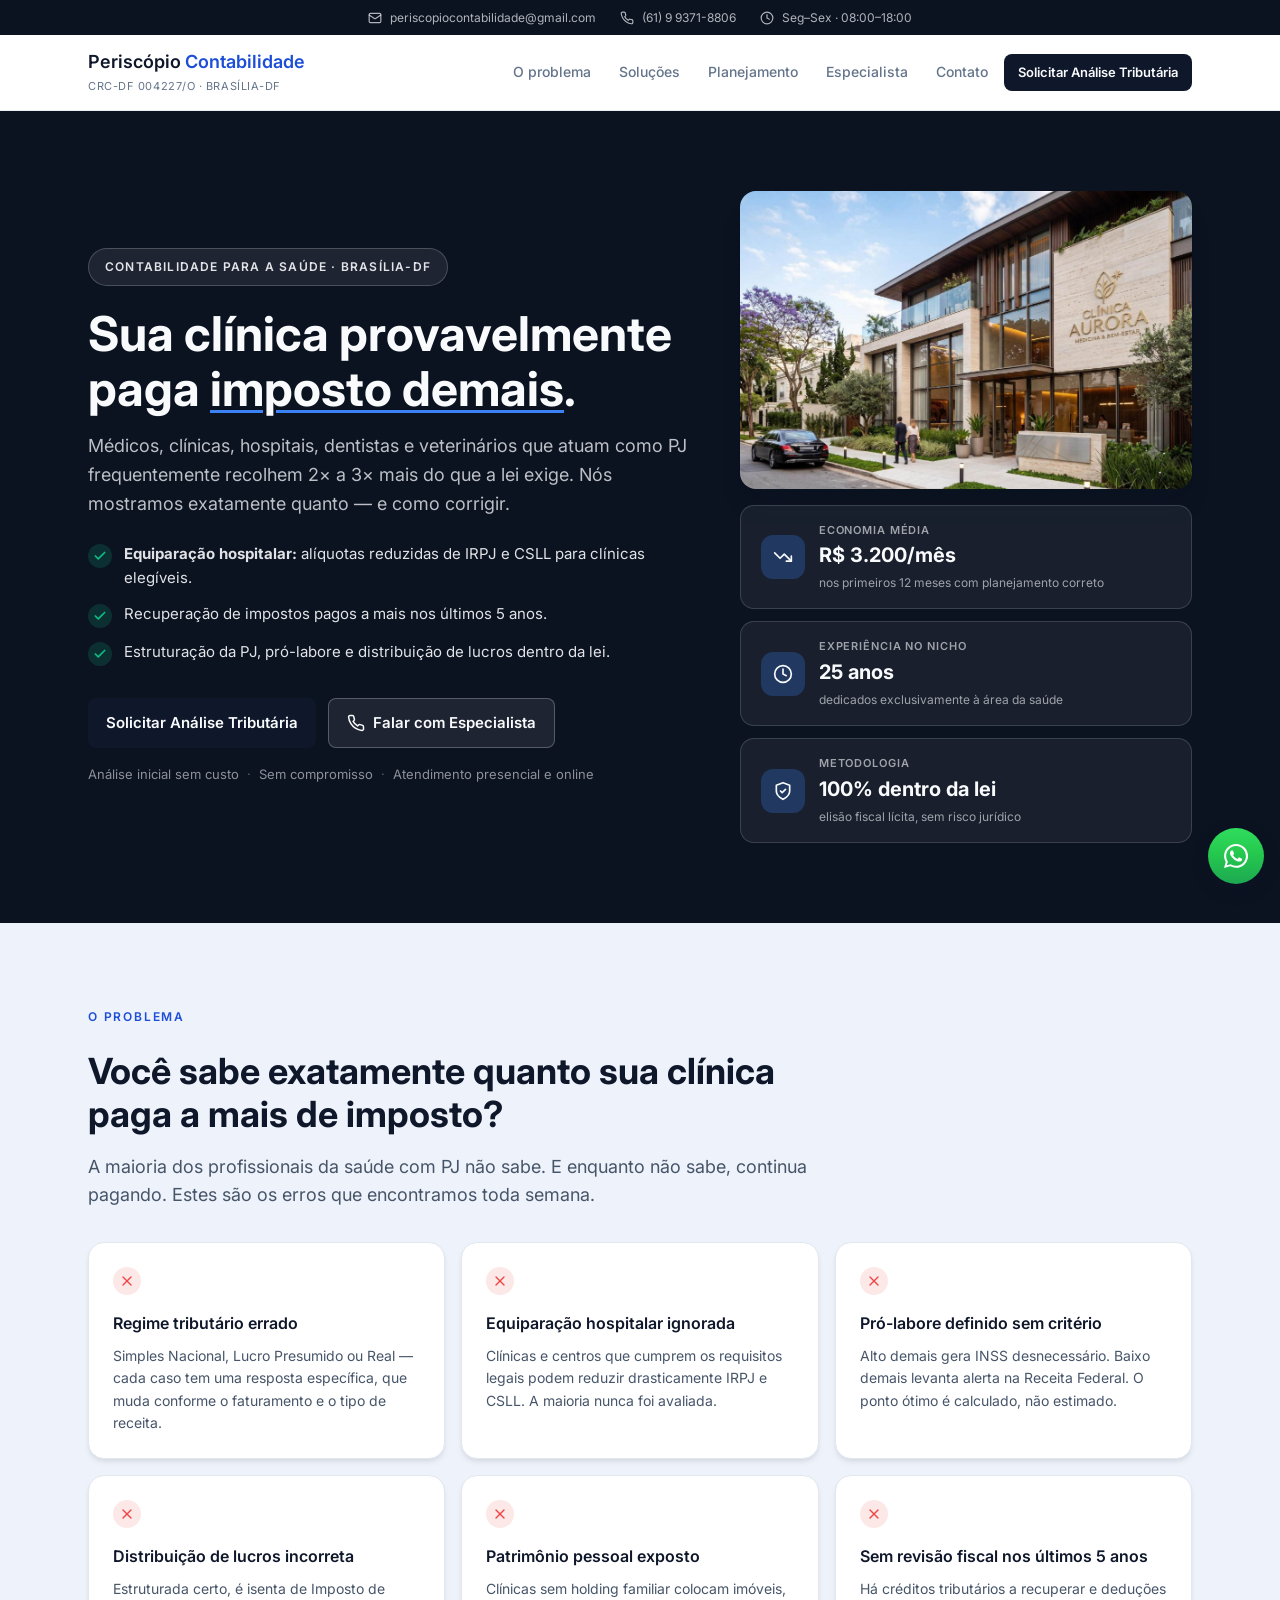
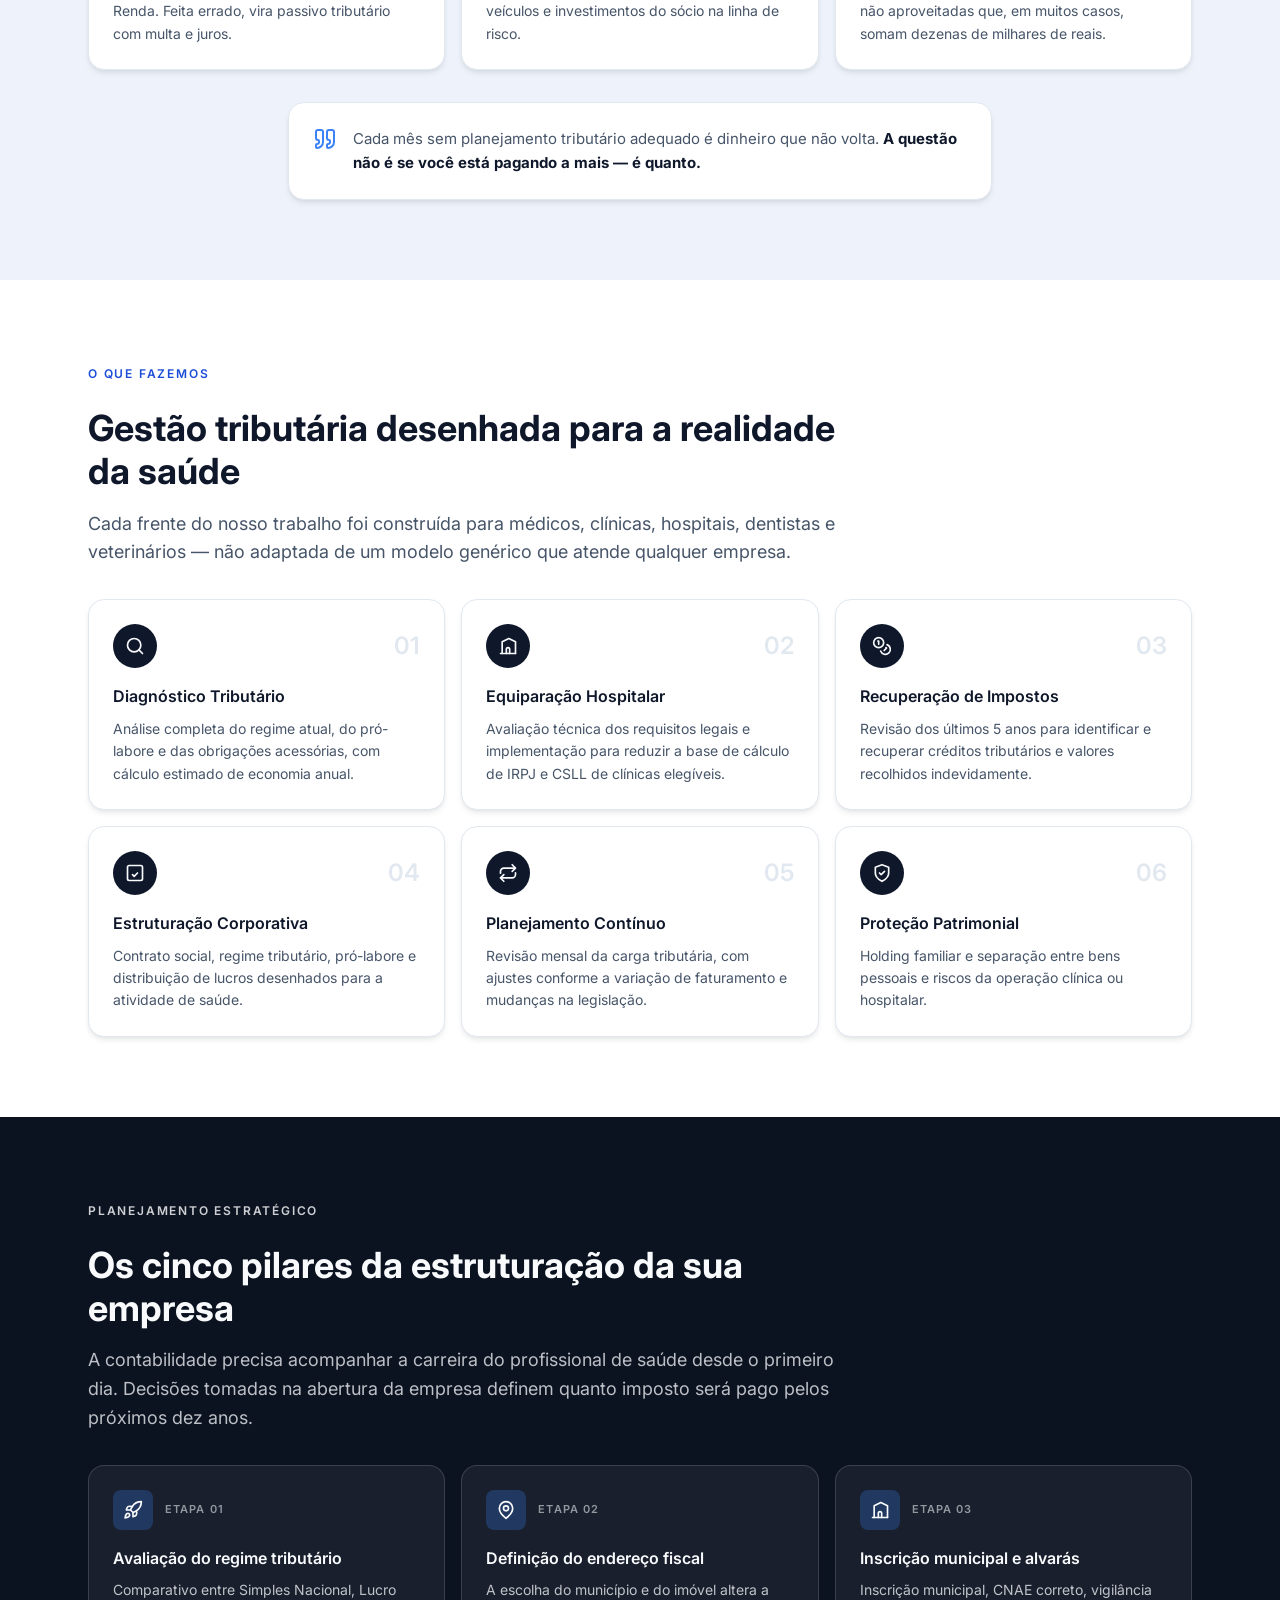
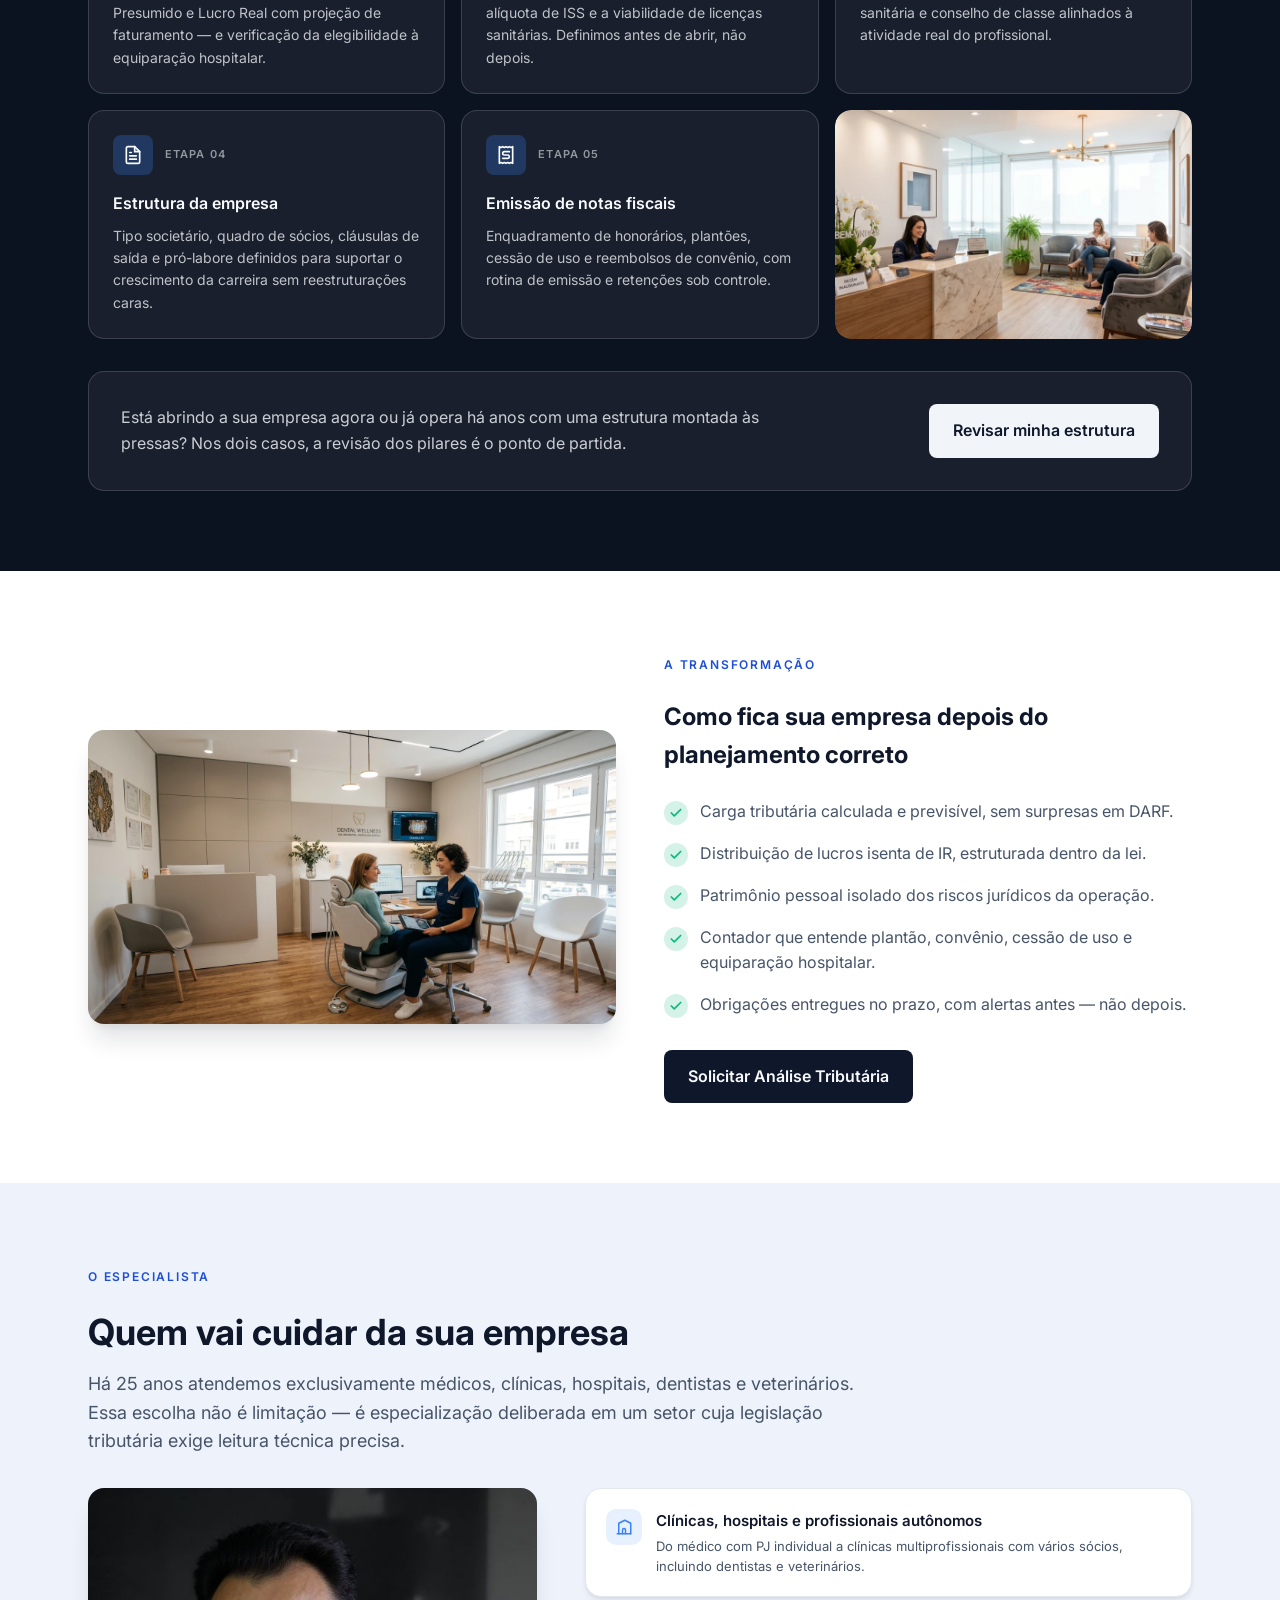
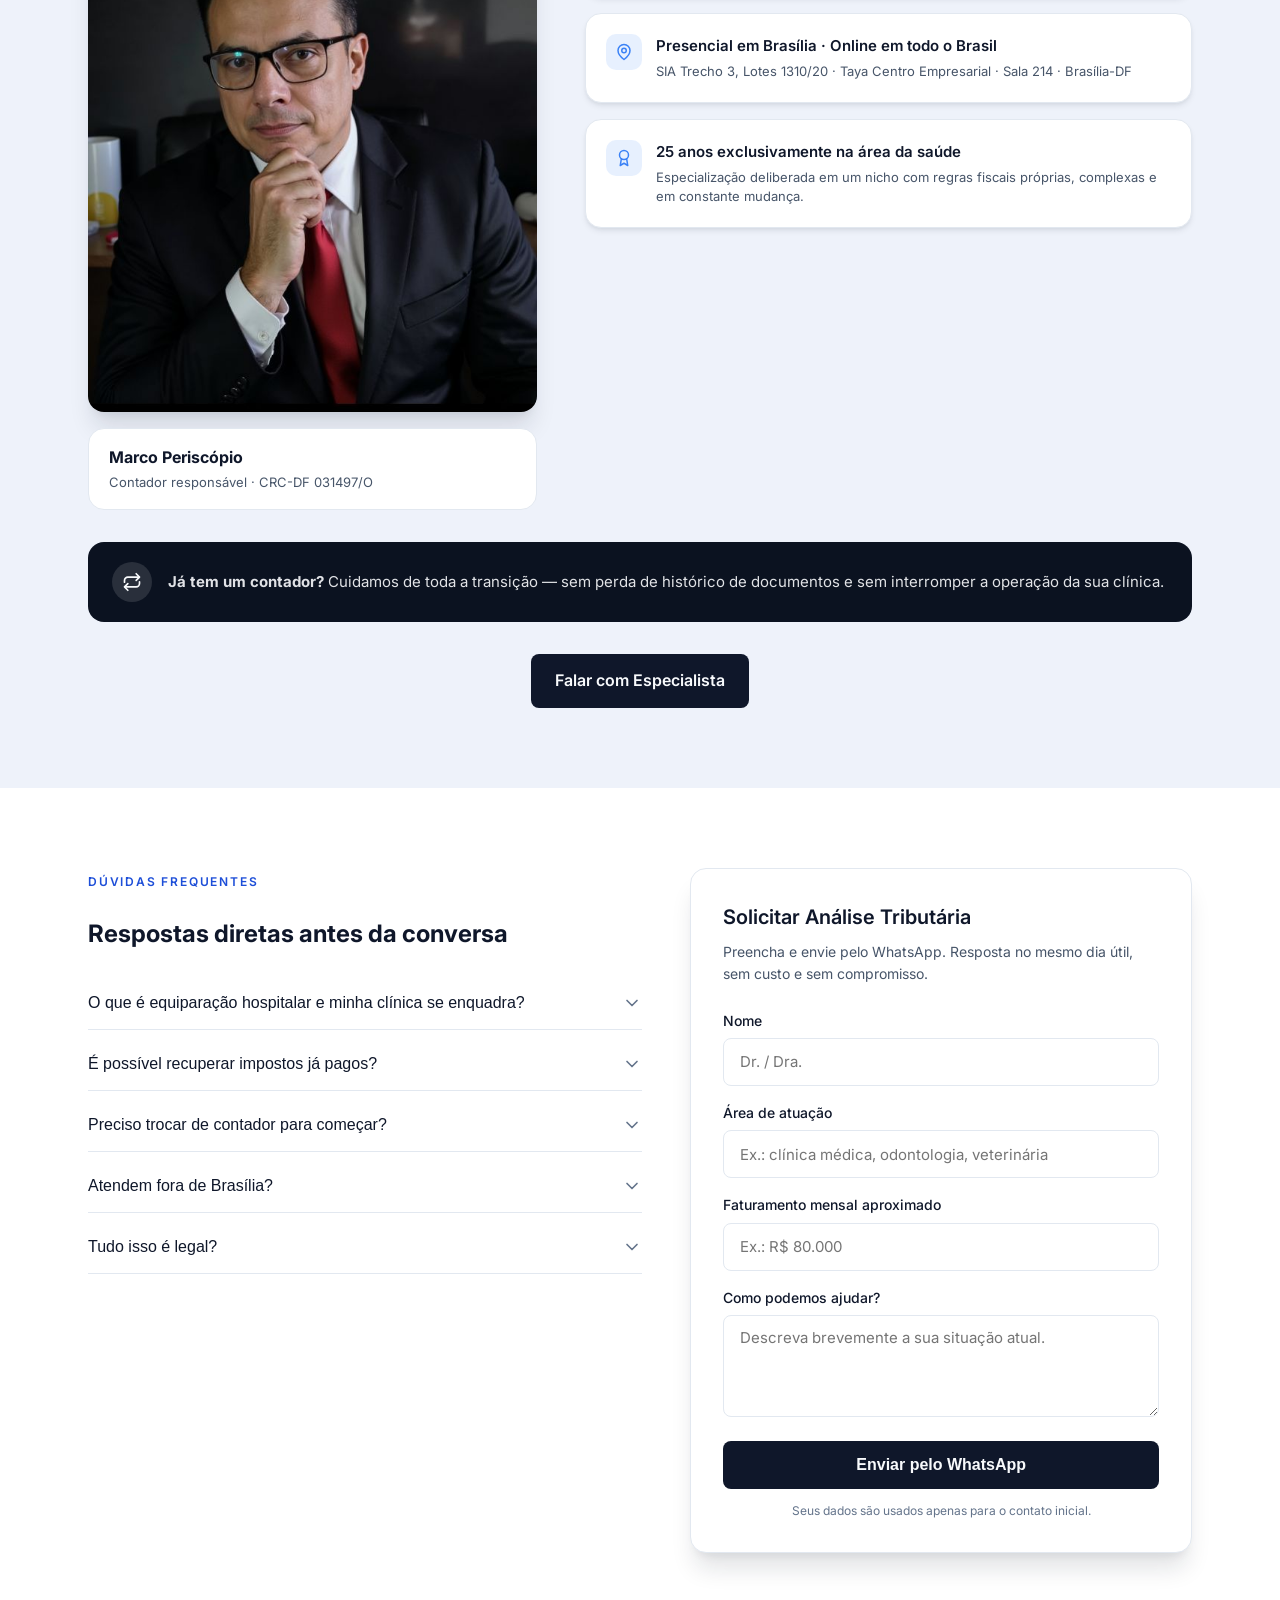
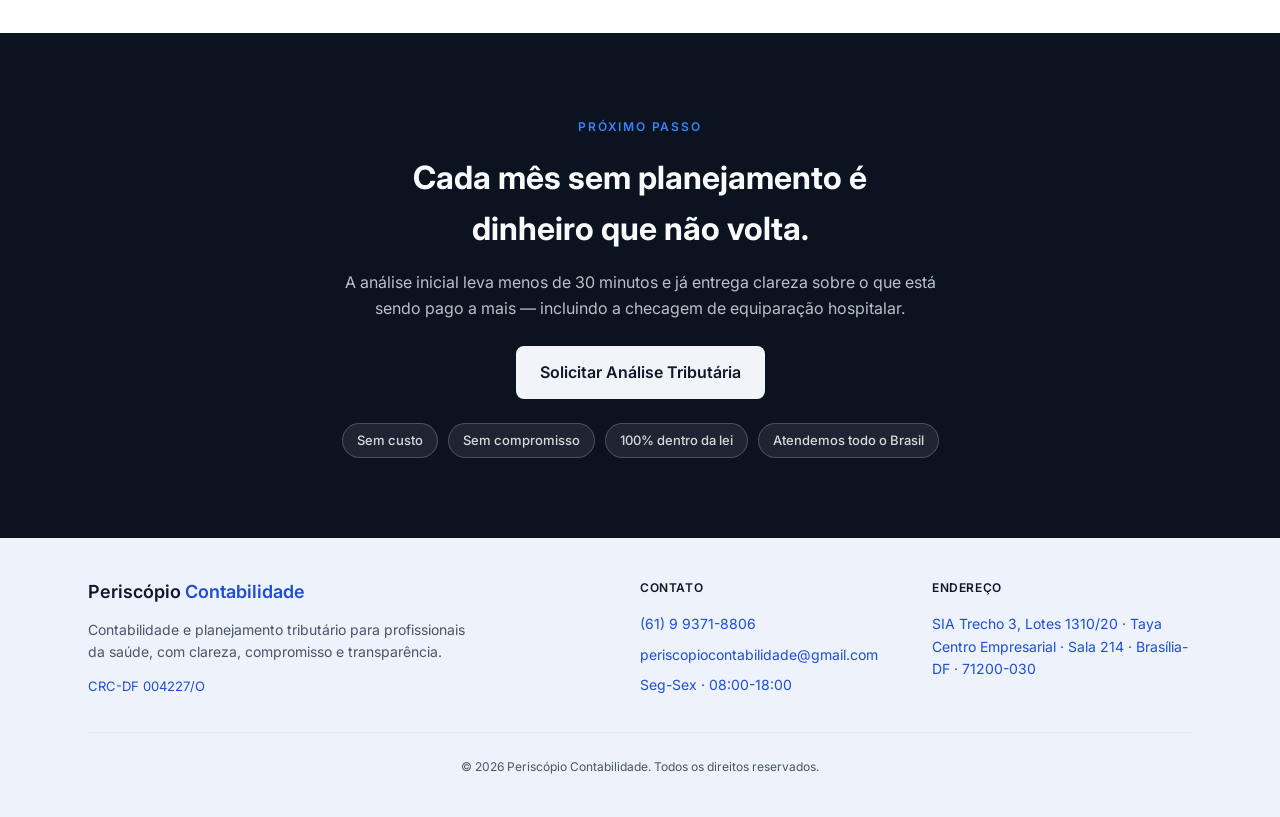
==== commit 027816d7: "SEO técnico, performance e acessibilidade: refatoração completa Metadados e SEO on-page: - Title (52" ====
--- a/index.html
+++ b/index.html
@@ -3,21 +3,97 @@
 <head>
   <meta charset="UTF-8" />
   <meta name="viewport" content="width=device-width, initial-scale=1.0" />
-  <title>Contabilidade para Médicos e Clínicas em Brasília | Periscópio</title>
-  <meta name="description" content="Equiparação hospitalar, recuperação de impostos e planejamento tributário para médicos, clínicas, hospitais, dentistas e veterinários em Brasília-DF." />
-  <meta property="og:title" content="Contabilidade para Médicos e Clínicas em Brasília | Periscópio" />
-  <meta property="og:description" content="Equiparação hospitalar, recuperação de impostos e planejamento tributário para médicos, clínicas, hospitais, dentistas e veterinários em Brasília-DF." />
+
+  <!-- ==================== SEO on-page ==================== -->
+  <title>Contabilidade para Médicos e Clínicas em Brasília-DF</title>
+  <meta name="description" content="Reduza a carga tributária da sua clínica com equiparação hospitalar e recuperação de impostos. Diagnóstico gratuito com especialistas em saúde há 25 anos." />
+  <meta name="robots" content="index, follow, max-image-preview:large" />
+  <meta name="author" content="Periscópio Contabilidade" />
+  <meta name="theme-color" content="#0b1220" />
+  <!-- TODO: atualizar para o domínio definitivo antes de publicar -->
+  <link rel="canonical" href="https://www.periscopiocontabilidade.com.br/" />
+
+  <!-- ==================== Open Graph / Facebook ==================== -->
   <meta property="og:type" content="website" />
+  <meta property="og:locale" content="pt_BR" />
+  <meta property="og:site_name" content="Periscópio Contabilidade" />
+  <meta property="og:url" content="https://www.periscopiocontabilidade.com.br/" />
+  <meta property="og:title" content="Contabilidade para Médicos e Clínicas em Brasília-DF | Periscópio" />
+  <meta property="og:description" content="Reduza a carga tributária da sua clínica com equiparação hospitalar e recuperação de impostos. Diagnóstico gratuito com especialistas em saúde há 25 anos." />
+  <meta property="og:image" content="https://www.periscopiocontabilidade.com.br/images/clinica-hero.jpg" />
+  <meta property="og:image:width" content="2000" />
+  <meta property="og:image:height" content="1318" />
+  <meta property="og:image:alt" content="Fachada de clínica médica em Brasília atendida pela Periscópio Contabilidade" />
+
+  <!-- ==================== Twitter Card ==================== -->
   <meta name="twitter:card" content="summary_large_image" />
+  <meta name="twitter:title" content="Contabilidade para Médicos e Clínicas em Brasília-DF | Periscópio" />
+  <meta name="twitter:description" content="Reduza a carga tributária da sua clínica com equiparação hospitalar e recuperação de impostos. Diagnóstico gratuito com especialistas em saúde há 25 anos." />
+  <meta name="twitter:image" content="https://www.periscopiocontabilidade.com.br/images/clinica-hero.jpg" />
+  <meta name="twitter:image:alt" content="Fachada de clínica médica em Brasília atendida pela Periscópio Contabilidade" />
+
+  <!-- ==================== Favicon ==================== -->
+  <link rel="icon" href="data:image/svg+xml,%3Csvg xmlns='http://www.w3.org/2000/svg' viewBox='0 0 24 24'%3E%3Crect width='24' height='24' rx='6' fill='%230f172a'/%3E%3Ctext x='12' y='17' font-family='Arial, sans-serif' font-size='14' font-weight='700' fill='%233b82f6' text-anchor='middle'%3EP%3C/text%3E%3C/svg%3E" />
+
+  <!-- ==================== Performance: fontes e imagem LCP ==================== -->
   <link rel="preconnect" href="https://fonts.googleapis.com" />
   <link rel="preconnect" href="https://fonts.gstatic.com" crossorigin />
   <link href="https://fonts.googleapis.com/css2?family=Inter:wght@400;500;600;700&display=swap" rel="stylesheet" />
+  <link rel="preload" as="image" href="images/clinica-hero.jpg" fetchpriority="high" />
+
+  <!-- ==================== Dados estruturados (E-E-A-T / rich results) ==================== -->
+  <script type="application/ld+json">
+  {
+    "@context": "https://schema.org",
+    "@type": "AccountingService",
+    "name": "Periscópio Contabilidade",
+    "alternateName": "Periscópio Contabilidade para Saúde",
+    "description": "Contabilidade especializada em médicos, clínicas, hospitais, dentistas e veterinários: equiparação hospitalar, recuperação de impostos e planejamento tributário.",
+    "url": "https://www.periscopiocontabilidade.com.br/",
+    "telephone": "+5561993718806",
+    "email": "periscopiocontabilidade@gmail.com",
+    "priceRange": "$$",
+    "image": "https://www.periscopiocontabilidade.com.br/images/clinica-hero.jpg",
+    "address": {
+      "@type": "PostalAddress",
+      "streetAddress": "SIA Trecho 3, Lotes 1310/20, Taya Centro Empresarial, Sala 214",
+      "addressLocality": "Brasília",
+      "addressRegion": "DF",
+      "postalCode": "71200-030",
+      "addressCountry": "BR"
+    },
+    "areaServed": [
+      { "@type": "City", "name": "Brasília" },
+      { "@type": "Country", "name": "Brasil" }
+    ],
+    "openingHoursSpecification": {
+      "@type": "OpeningHoursSpecification",
+      "dayOfWeek": ["Monday", "Tuesday", "Wednesday", "Thursday", "Friday"],
+      "opens": "08:00",
+      "closes": "18:00"
+    },
+    "founder": {
+      "@type": "Person",
+      "name": "Marco Periscópio",
+      "jobTitle": "Contador responsável"
+    },
+    "knowsAbout": [
+      "Equiparação hospitalar",
+      "Planejamento tributário",
+      "Recuperação de impostos",
+      "Contabilidade para médicos",
+      "Contabilidade para clínicas"
+    ]
+  }
+  </script>
+
   <style>
     :root {
       --primary: #0f172a;
       --primary-foreground: #f8fafc;
       --accent: #3b82f6;
       --accent-foreground: #ffffff;
+      --accent-text: #1d4ed8;
       --background: #ffffff;
       --foreground: #0f172a;
       --card: #ffffff;
@@ -62,6 +138,45 @@
       display: block;
     }
 
+    /* Acessibilidade: navegação por teclado */
+    .skip-link {
+      position: absolute;
+      top: -3rem;
+      left: 1rem;
+      z-index: 100;
+      background: var(--primary);
+      color: var(--primary-foreground);
+      padding: 0.75rem 1.25rem;
+      border-radius: 0.5rem;
+      font-size: 0.9375rem;
+      font-weight: 600;
+      transition: top 0.2s;
+    }
+
+    .skip-link:focus {
+      top: 1rem;
+    }
+
+    a:focus-visible,
+    button:focus-visible,
+    input:focus-visible,
+    textarea:focus-visible {
+      outline: 2px solid var(--accent);
+      outline-offset: 2px;
+    }
+
+    @media (prefers-reduced-motion: reduce) {
+      html {
+        scroll-behavior: auto;
+      }
+
+      * {
+        animation-duration: 0.01ms !important;
+        animation-iteration-count: 1 !important;
+        transition-duration: 0.01ms !important;
+      }
+    }
+
     .container {
       width: 100%;
       max-width: 72rem;
@@ -156,7 +271,7 @@
     }
 
     .brand-name span {
-      color: var(--accent);
+      color: var(--accent-text);
     }
 
     .brand-meta {
@@ -342,7 +457,7 @@
       font-weight: 600;
       letter-spacing: 0.15em;
       text-transform: uppercase;
-      color: var(--accent);
+      color: var(--accent-text);
       margin-bottom: 0.75rem;
     }
 
@@ -1188,6 +1303,7 @@
     }
 
     .final-cta .eyebrow {
+      color: var(--accent);
       margin-bottom: 1rem;
     }
 
@@ -1266,17 +1382,17 @@
     }
 
     .footer-brand span {
-      color: var(--accent);
+      color: var(--accent-text);
     }
 
     .footer-crc {
       display: block;
       margin-top: 0.75rem;
       font-size: 0.8125rem;
-      color: var(--accent);
-    }
-
-    .footer-col h4 {
+      color: var(--accent-text);
+    }
+
+    .footer-col h3 {
       font-size: 0.75rem;
       font-weight: 600;
       color: var(--primary);
@@ -1290,7 +1406,7 @@
     .footer-col p {
       display: block;
       padding: 0.25rem 0;
-      color: var(--accent);
+      color: var(--accent-text);
       transition: color 0.2s;
     }
 
@@ -1304,7 +1420,7 @@
       border-top: 1px solid var(--border);
       text-align: center;
       font-size: 0.75rem;
-      color: var(--muted);
+      color: var(--muted-foreground);
     }
 
     /* Floating WhatsApp */
@@ -1345,20 +1461,22 @@
   </style>
 </head>
 <body>
+  <a href="#conteudo" class="skip-link">Pular para o conteúdo principal</a>
+
   <!-- Top bar -->
   <div class="top-bar">
     <div class="container">
       <div class="top-bar-inner">
         <a href="mailto:periscopiocontabilidade@gmail.com">
-          <svg xmlns="http://www.w3.org/2000/svg" width="14" height="14" viewBox="0 0 24 24" fill="none" stroke="currentColor" stroke-width="2" stroke-linecap="round" stroke-linejoin="round"><rect width="20" height="16" x="2" y="4" rx="2"/><path d="m22 7-8.97 5.7a1.94 1.94 0 0 1-2.06 0L2 7"/></svg>
+          <svg xmlns="http://www.w3.org/2000/svg" aria-hidden="true" focusable="false" width="14" height="14" viewBox="0 0 24 24" fill="none" stroke="currentColor" stroke-width="2" stroke-linecap="round" stroke-linejoin="round"><rect width="20" height="16" x="2" y="4" rx="2"/><path d="m22 7-8.97 5.7a1.94 1.94 0 0 1-2.06 0L2 7"/></svg>
           periscopiocontabilidade@gmail.com
         </a>
         <a href="tel:+5561993718806">
-          <svg xmlns="http://www.w3.org/2000/svg" width="14" height="14" viewBox="0 0 24 24" fill="none" stroke="currentColor" stroke-width="2" stroke-linecap="round" stroke-linejoin="round"><path d="M22 16.92v3a2 2 0 0 1-2.18 2 19.79 19.79 0 0 1-8.63-3.07 19.5 19.5 0 0 1-6-6 19.79 19.79 0 0 1-3.07-8.67A2 2 0 0 1 4.11 2h3a2 2 0 0 1 2 1.72 12.84 12.84 0 0 0 .7 2.81 2 2 0 0 1-.45 2.11L8.09 9.91a16 16 0 0 0 6 6l1.27-1.27a2 2 0 0 1 2.11-.45 12.84 12.84 0 0 0 2.81.7A2 2 0 0 1 22 16.92z"/></svg>
+          <svg xmlns="http://www.w3.org/2000/svg" aria-hidden="true" focusable="false" width="14" height="14" viewBox="0 0 24 24" fill="none" stroke="currentColor" stroke-width="2" stroke-linecap="round" stroke-linejoin="round"><path d="M22 16.92v3a2 2 0 0 1-2.18 2 19.79 19.79 0 0 1-8.63-3.07 19.5 19.5 0 0 1-6-6 19.79 19.79 0 0 1-3.07-8.67A2 2 0 0 1 4.11 2h3a2 2 0 0 1 2 1.72 12.84 12.84 0 0 0 .7 2.81 2 2 0 0 1-.45 2.11L8.09 9.91a16 16 0 0 0 6 6l1.27-1.27a2 2 0 0 1 2.11-.45 12.84 12.84 0 0 0 2.81.7A2 2 0 0 1 22 16.92z"/></svg>
           (61) 9 9371-8806
         </a>
         <span>
-          <svg xmlns="http://www.w3.org/2000/svg" width="14" height="14" viewBox="0 0 24 24" fill="none" stroke="currentColor" stroke-width="2" stroke-linecap="round" stroke-linejoin="round"><circle cx="12" cy="12" r="10"/><polyline points="12 6 12 12 16 14"/></svg>
+          <svg xmlns="http://www.w3.org/2000/svg" aria-hidden="true" focusable="false" width="14" height="14" viewBox="0 0 24 24" fill="none" stroke="currentColor" stroke-width="2" stroke-linecap="round" stroke-linejoin="round"><circle cx="12" cy="12" r="10"/><polyline points="12 6 12 12 16 14"/></svg>
           Seg–Sex · 08:00–18:00
         </span>
       </div>
@@ -1369,12 +1487,12 @@
   <header class="site-header">
     <div class="container">
       <div class="header-inner">
-        <a href="#" class="brand">
+        <a href="/" class="brand" aria-label="Periscópio Contabilidade, página inicial">
           <span class="brand-name">Periscópio <span>Contabilidade</span></span>
           <span class="brand-meta">CRC-DF 004227/O · Brasília-DF</span>
         </a>
         <div class="header-actions">
-          <nav class="desktop-nav">
+          <nav class="desktop-nav" aria-label="Navegação principal">
             <a href="#problema" class="nav-link">O problema</a>
             <a href="#solucoes" class="nav-link">Soluções</a>
             <a href="#planejamento" class="nav-link">Planejamento</a>
@@ -1385,12 +1503,12 @@
             Solicitar Análise Tributária
           </a>
           <button class="menu-toggle" type="button" aria-label="Abrir menu" aria-expanded="false" onclick="toggleMenu()">
-            <svg xmlns="http://www.w3.org/2000/svg" width="20" height="20" viewBox="0 0 24 24" fill="none" stroke="currentColor" stroke-width="2" stroke-linecap="round" stroke-linejoin="round"><line x1="4" x2="20" y1="12" y2="12"/><line x1="4" x2="20" y1="6" y2="6"/><line x1="4" x2="20" y1="18" y2="18"/></svg>
+            <svg xmlns="http://www.w3.org/2000/svg" aria-hidden="true" focusable="false" width="20" height="20" viewBox="0 0 24 24" fill="none" stroke="currentColor" stroke-width="2" stroke-linecap="round" stroke-linejoin="round"><line x1="4" x2="20" y1="12" y2="12"/><line x1="4" x2="20" y1="6" y2="6"/><line x1="4" x2="20" y1="18" y2="18"/></svg>
           </button>
         </div>
       </div>
     </div>
-    <nav class="mobile-nav" id="mobileNav">
+    <nav class="mobile-nav" id="mobileNav" aria-label="Navegação móvel">
       <a href="#problema" onclick="closeMenu()">O problema</a>
       <a href="#solucoes" onclick="closeMenu()">Soluções</a>
       <a href="#planejamento" onclick="closeMenu()">Planejamento</a>
@@ -1402,6 +1520,7 @@
     </nav>
   </header>
 
+  <main id="conteudo">
   <!-- Hero -->
   <section class="hero">
     <div class="container">
@@ -1414,15 +1533,15 @@
           </p>
           <div class="hero-benefits">
             <div class="hero-benefit">
-              <span class="icon-check"><svg xmlns="http://www.w3.org/2000/svg" viewBox="0 0 24 24" fill="none" stroke="currentColor" stroke-width="3" stroke-linecap="round" stroke-linejoin="round"><polyline points="20 6 9 17 4 12"/></svg></span>
+              <span class="icon-check"><svg xmlns="http://www.w3.org/2000/svg" aria-hidden="true" focusable="false" viewBox="0 0 24 24" fill="none" stroke="currentColor" stroke-width="3" stroke-linecap="round" stroke-linejoin="round"><polyline points="20 6 9 17 4 12"/></svg></span>
               <span><strong>Equiparação hospitalar:</strong> alíquotas reduzidas de IRPJ e CSLL para clínicas elegíveis.</span>
             </div>
             <div class="hero-benefit">
-              <span class="icon-check"><svg xmlns="http://www.w3.org/2000/svg" viewBox="0 0 24 24" fill="none" stroke="currentColor" stroke-width="3" stroke-linecap="round" stroke-linejoin="round"><polyline points="20 6 9 17 4 12"/></svg></span>
+              <span class="icon-check"><svg xmlns="http://www.w3.org/2000/svg" aria-hidden="true" focusable="false" viewBox="0 0 24 24" fill="none" stroke="currentColor" stroke-width="3" stroke-linecap="round" stroke-linejoin="round"><polyline points="20 6 9 17 4 12"/></svg></span>
               <span>Recuperação de impostos pagos a mais nos últimos 5 anos.</span>
             </div>
             <div class="hero-benefit">
-              <span class="icon-check"><svg xmlns="http://www.w3.org/2000/svg" viewBox="0 0 24 24" fill="none" stroke="currentColor" stroke-width="3" stroke-linecap="round" stroke-linejoin="round"><polyline points="20 6 9 17 4 12"/></svg></span>
+              <span class="icon-check"><svg xmlns="http://www.w3.org/2000/svg" aria-hidden="true" focusable="false" viewBox="0 0 24 24" fill="none" stroke="currentColor" stroke-width="3" stroke-linecap="round" stroke-linejoin="round"><polyline points="20 6 9 17 4 12"/></svg></span>
               <span>Estruturação da PJ, pró-labore e distribuição de lucros dentro da lei.</span>
             </div>
           </div>
@@ -1431,7 +1550,7 @@
               Solicitar Análise Tributária
             </a>
             <a href="https://wa.me/5561993718806?text=Ol%C3%A1%2C%20gostaria%20de%20falar%20com%20um%20especialista%20sobre%20equipara%C3%A7%C3%A3o%20hospitalar%20e%20redu%C3%A7%C3%A3o%20de%20impostos." target="_blank" rel="noopener" class="btn btn-outline-light btn-lg">
-              <svg xmlns="http://www.w3.org/2000/svg" viewBox="0 0 24 24" fill="none" stroke="currentColor" stroke-width="2" stroke-linecap="round" stroke-linejoin="round" width="18" height="18"><path d="M22 16.92v3a2 2 0 0 1-2.18 2 19.79 19.79 0 0 1-8.63-3.07 19.5 19.5 0 0 1-6-6 19.79 19.79 0 0 1-3.07-8.67A2 2 0 0 1 4.11 2h3a2 2 0 0 1 2 1.72 12.84 12.84 0 0 0 .7 2.81 2 2 0 0 1-.45 2.11L8.09 9.91a16 16 0 0 0 6 6l1.27-1.27a2 2 0 0 1 2.11-.45 12.84 12.84 0 0 0 2.81.7A2 2 0 0 1 22 16.92z"/></svg>
+              <svg xmlns="http://www.w3.org/2000/svg" aria-hidden="true" focusable="false" viewBox="0 0 24 24" fill="none" stroke="currentColor" stroke-width="2" stroke-linecap="round" stroke-linejoin="round" width="18" height="18"><path d="M22 16.92v3a2 2 0 0 1-2.18 2 19.79 19.79 0 0 1-8.63-3.07 19.5 19.5 0 0 1-6-6 19.79 19.79 0 0 1-3.07-8.67A2 2 0 0 1 4.11 2h3a2 2 0 0 1 2 1.72 12.84 12.84 0 0 0 .7 2.81 2 2 0 0 1-.45 2.11L8.09 9.91a16 16 0 0 0 6 6l1.27-1.27a2 2 0 0 1 2.11-.45 12.84 12.84 0 0 0 2.81.7A2 2 0 0 1 22 16.92z"/></svg>
               Falar com Especialista
             </a>
           </div>
@@ -1444,11 +1563,11 @@
           </p>
         </div>
         <div class="hero-media">
-          <img src="images/clinica-hero.jpg" alt="Fachada de clínica médica em Brasília" class="hero-image" />
+          <img src="images/clinica-hero.jpg" alt="Fachada de clínica médica em Brasília atendida pela Periscópio Contabilidade" class="hero-image" width="2000" height="1318" fetchpriority="high" loading="eager" decoding="async" />
           <div class="hero-stats">
             <div class="hero-stat-card">
               <span class="hero-stat-icon">
-                <svg xmlns="http://www.w3.org/2000/svg" viewBox="0 0 24 24" fill="none" stroke="currentColor" stroke-width="2" stroke-linecap="round" stroke-linejoin="round"><polyline points="22 17 13.5 8.5 8.5 13.5 2 7"/><polyline points="16 17 22 17 22 11"/></svg>
+                <svg xmlns="http://www.w3.org/2000/svg" aria-hidden="true" focusable="false" viewBox="0 0 24 24" fill="none" stroke="currentColor" stroke-width="2" stroke-linecap="round" stroke-linejoin="round"><polyline points="22 17 13.5 8.5 8.5 13.5 2 7"/><polyline points="16 17 22 17 22 11"/></svg>
               </span>
               <div>
                 <span class="hero-stat-label">Economia média</span>
@@ -1458,7 +1577,7 @@
             </div>
             <div class="hero-stat-card">
               <span class="hero-stat-icon">
-                <svg xmlns="http://www.w3.org/2000/svg" viewBox="0 0 24 24" fill="none" stroke="currentColor" stroke-width="2" stroke-linecap="round" stroke-linejoin="round"><circle cx="12" cy="12" r="10"/><polyline points="12 6 12 12 16 14"/></svg>
+                <svg xmlns="http://www.w3.org/2000/svg" aria-hidden="true" focusable="false" viewBox="0 0 24 24" fill="none" stroke="currentColor" stroke-width="2" stroke-linecap="round" stroke-linejoin="round"><circle cx="12" cy="12" r="10"/><polyline points="12 6 12 12 16 14"/></svg>
               </span>
               <div>
                 <span class="hero-stat-label">Experiência no nicho</span>
@@ -1468,7 +1587,7 @@
             </div>
             <div class="hero-stat-card">
               <span class="hero-stat-icon">
-                <svg xmlns="http://www.w3.org/2000/svg" viewBox="0 0 24 24" fill="none" stroke="currentColor" stroke-width="2" stroke-linecap="round" stroke-linejoin="round"><path d="M12 22s8-4 8-10V5l-8-3-8 3v7c0 6 8 10 8 10"/><path d="m9 12 2 2 4-4"/></svg>
+                <svg xmlns="http://www.w3.org/2000/svg" aria-hidden="true" focusable="false" viewBox="0 0 24 24" fill="none" stroke="currentColor" stroke-width="2" stroke-linecap="round" stroke-linejoin="round"><path d="M12 22s8-4 8-10V5l-8-3-8 3v7c0 6 8 10 8 10"/><path d="m9 12 2 2 4-4"/></svg>
               </span>
               <div>
                 <span class="hero-stat-label">Metodologia</span>
@@ -1493,64 +1612,64 @@
         </p>
       </div>
       <div class="cards-grid">
-        <div class="card">
+        <article class="card">
           <div class="card-header">
             <span class="icon-alert">
-              <svg xmlns="http://www.w3.org/2000/svg" viewBox="0 0 24 24" fill="none" stroke="currentColor" stroke-width="2" stroke-linecap="round" stroke-linejoin="round"><path d="M18 6 6 18"/><path d="m6 6 12 12"/></svg>
+              <svg xmlns="http://www.w3.org/2000/svg" aria-hidden="true" focusable="false" viewBox="0 0 24 24" fill="none" stroke="currentColor" stroke-width="2" stroke-linecap="round" stroke-linejoin="round"><path d="M18 6 6 18"/><path d="m6 6 12 12"/></svg>
             </span>
           </div>
           <h3>Regime tributário errado</h3>
           <p>Simples Nacional, Lucro Presumido ou Real — cada caso tem uma resposta específica, que muda conforme o faturamento e o tipo de receita.</p>
-        </div>
-        <div class="card">
+        </article>
+        <article class="card">
           <div class="card-header">
             <span class="icon-alert">
-              <svg xmlns="http://www.w3.org/2000/svg" viewBox="0 0 24 24" fill="none" stroke="currentColor" stroke-width="2" stroke-linecap="round" stroke-linejoin="round"><path d="M18 6 6 18"/><path d="m6 6 12 12"/></svg>
+              <svg xmlns="http://www.w3.org/2000/svg" aria-hidden="true" focusable="false" viewBox="0 0 24 24" fill="none" stroke="currentColor" stroke-width="2" stroke-linecap="round" stroke-linejoin="round"><path d="M18 6 6 18"/><path d="m6 6 12 12"/></svg>
             </span>
           </div>
           <h3>Equiparação hospitalar ignorada</h3>
           <p>Clínicas e centros que cumprem os requisitos legais podem reduzir drasticamente IRPJ e CSLL. A maioria nunca foi avaliada.</p>
-        </div>
-        <div class="card">
+        </article>
+        <article class="card">
           <div class="card-header">
             <span class="icon-alert">
-              <svg xmlns="http://www.w3.org/2000/svg" viewBox="0 0 24 24" fill="none" stroke="currentColor" stroke-width="2" stroke-linecap="round" stroke-linejoin="round"><path d="M18 6 6 18"/><path d="m6 6 12 12"/></svg>
+              <svg xmlns="http://www.w3.org/2000/svg" aria-hidden="true" focusable="false" viewBox="0 0 24 24" fill="none" stroke="currentColor" stroke-width="2" stroke-linecap="round" stroke-linejoin="round"><path d="M18 6 6 18"/><path d="m6 6 12 12"/></svg>
             </span>
           </div>
           <h3>Pró-labore definido sem critério</h3>
           <p>Alto demais gera INSS desnecessário. Baixo demais levanta alerta na Receita Federal. O ponto ótimo é calculado, não estimado.</p>
-        </div>
-        <div class="card">
+        </article>
+        <article class="card">
           <div class="card-header">
             <span class="icon-alert">
-              <svg xmlns="http://www.w3.org/2000/svg" viewBox="0 0 24 24" fill="none" stroke="currentColor" stroke-width="2" stroke-linecap="round" stroke-linejoin="round"><path d="M18 6 6 18"/><path d="m6 6 12 12"/></svg>
+              <svg xmlns="http://www.w3.org/2000/svg" aria-hidden="true" focusable="false" viewBox="0 0 24 24" fill="none" stroke="currentColor" stroke-width="2" stroke-linecap="round" stroke-linejoin="round"><path d="M18 6 6 18"/><path d="m6 6 12 12"/></svg>
             </span>
           </div>
           <h3>Distribuição de lucros incorreta</h3>
           <p>Estruturada certo, é isenta de Imposto de Renda. Feita errado, vira passivo tributário com multa e juros.</p>
-        </div>
-        <div class="card">
+        </article>
+        <article class="card">
           <div class="card-header">
             <span class="icon-alert">
-              <svg xmlns="http://www.w3.org/2000/svg" viewBox="0 0 24 24" fill="none" stroke="currentColor" stroke-width="2" stroke-linecap="round" stroke-linejoin="round"><path d="M18 6 6 18"/><path d="m6 6 12 12"/></svg>
+              <svg xmlns="http://www.w3.org/2000/svg" aria-hidden="true" focusable="false" viewBox="0 0 24 24" fill="none" stroke="currentColor" stroke-width="2" stroke-linecap="round" stroke-linejoin="round"><path d="M18 6 6 18"/><path d="m6 6 12 12"/></svg>
             </span>
           </div>
           <h3>Patrimônio pessoal exposto</h3>
           <p>Clínicas sem holding familiar colocam imóveis, veículos e investimentos do sócio na linha de risco.</p>
-        </div>
-        <div class="card">
+        </article>
+        <article class="card">
           <div class="card-header">
             <span class="icon-alert">
-              <svg xmlns="http://www.w3.org/2000/svg" viewBox="0 0 24 24" fill="none" stroke="currentColor" stroke-width="2" stroke-linecap="round" stroke-linejoin="round"><path d="M18 6 6 18"/><path d="m6 6 12 12"/></svg>
+              <svg xmlns="http://www.w3.org/2000/svg" aria-hidden="true" focusable="false" viewBox="0 0 24 24" fill="none" stroke="currentColor" stroke-width="2" stroke-linecap="round" stroke-linejoin="round"><path d="M18 6 6 18"/><path d="m6 6 12 12"/></svg>
             </span>
           </div>
           <h3>Sem revisão fiscal nos últimos 5 anos</h3>
           <p>Há créditos tributários a recuperar e deduções não aproveitadas que, em muitos casos, somam dezenas de milhares de reais.</p>
-        </div>
+        </article>
       </div>
       <div class="problem-quote">
         <span class="problem-quote-icon">
-          <svg xmlns="http://www.w3.org/2000/svg" viewBox="0 0 24 24" fill="none" stroke="currentColor" stroke-width="2" stroke-linecap="round" stroke-linejoin="round"><path d="M16 3a2 2 0 0 0-2 2v6a2 2 0 0 0 2 2 1 1 0 0 1 1 1v1a2 2 0 0 1-2 2 1 1 0 0 0-1 1v2a1 1 0 0 0 1 1 6 6 0 0 0 6-6V5a2 2 0 0 0-2-2z"/><path d="M5 3a2 2 0 0 0-2 2v6a2 2 0 0 0 2 2 1 1 0 0 1 1 1v1a2 2 0 0 1-2 2 1 1 0 0 0-1 1v2a1 1 0 0 0 1 1 6 6 0 0 0 6-6V5a2 2 0 0 0-2-2z"/></svg>
+          <svg xmlns="http://www.w3.org/2000/svg" aria-hidden="true" focusable="false" viewBox="0 0 24 24" fill="none" stroke="currentColor" stroke-width="2" stroke-linecap="round" stroke-linejoin="round"><path d="M16 3a2 2 0 0 0-2 2v6a2 2 0 0 0 2 2 1 1 0 0 1 1 1v1a2 2 0 0 1-2 2 1 1 0 0 0-1 1v2a1 1 0 0 0 1 1 6 6 0 0 0 6-6V5a2 2 0 0 0-2-2z"/><path d="M5 3a2 2 0 0 0-2 2v6a2 2 0 0 0 2 2 1 1 0 0 1 1 1v1a2 2 0 0 1-2 2 1 1 0 0 0-1 1v2a1 1 0 0 0 1 1 6 6 0 0 0 6-6V5a2 2 0 0 0-2-2z"/></svg>
         </span>
         <p>Cada mês sem planejamento tributário adequado é dinheiro que não volta. <strong>A questão não é se você está pagando a mais — é quanto.</strong></p>
       </div>
@@ -1568,66 +1687,66 @@
         </p>
       </div>
       <div class="cards-grid">
-        <div class="card">
+        <article class="card">
           <div class="card-header">
             <span class="card-icon">
-              <svg xmlns="http://www.w3.org/2000/svg" viewBox="0 0 24 24" fill="none" stroke="currentColor" stroke-width="2" stroke-linecap="round" stroke-linejoin="round"><circle cx="11" cy="11" r="8"/><path d="m21 21-4.3-4.3"/></svg>
+              <svg xmlns="http://www.w3.org/2000/svg" aria-hidden="true" focusable="false" viewBox="0 0 24 24" fill="none" stroke="currentColor" stroke-width="2" stroke-linecap="round" stroke-linejoin="round"><circle cx="11" cy="11" r="8"/><path d="m21 21-4.3-4.3"/></svg>
             </span>
             <span class="card-number">01</span>
           </div>
           <h3>Diagnóstico Tributário</h3>
           <p>Análise completa do regime atual, do pró-labore e das obrigações acessórias, com cálculo estimado de economia anual.</p>
-        </div>
-        <div class="card">
+        </article>
+        <article class="card">
           <div class="card-header">
             <span class="card-icon">
-              <svg xmlns="http://www.w3.org/2000/svg" viewBox="0 0 24 24" fill="none" stroke="currentColor" stroke-width="2" stroke-linecap="round" stroke-linejoin="round"><path d="M3 21h18"/><path d="M5 21V7l8-4 8 4v14"/><path d="M14 21v-5a2 2 0 0 0-4 0v5"/></svg>
+              <svg xmlns="http://www.w3.org/2000/svg" aria-hidden="true" focusable="false" viewBox="0 0 24 24" fill="none" stroke="currentColor" stroke-width="2" stroke-linecap="round" stroke-linejoin="round"><path d="M3 21h18"/><path d="M5 21V7l8-4 8 4v14"/><path d="M14 21v-5a2 2 0 0 0-4 0v5"/></svg>
             </span>
             <span class="card-number">02</span>
           </div>
           <h3>Equiparação Hospitalar</h3>
           <p>Avaliação técnica dos requisitos legais e implementação para reduzir a base de cálculo de IRPJ e CSLL de clínicas elegíveis.</p>
-        </div>
-        <div class="card">
+        </article>
+        <article class="card">
           <div class="card-header">
             <span class="card-icon">
-              <svg xmlns="http://www.w3.org/2000/svg" viewBox="0 0 24 24" fill="none" stroke="currentColor" stroke-width="2" stroke-linecap="round" stroke-linejoin="round"><circle cx="8" cy="8" r="6"/><path d="M18.09 10.37A6 6 0 1 1 10.34 18"/><path d="M7 6h1v4"/><path d="m16.71 13.88.7.71-2.82 2.82"/></svg>
+              <svg xmlns="http://www.w3.org/2000/svg" aria-hidden="true" focusable="false" viewBox="0 0 24 24" fill="none" stroke="currentColor" stroke-width="2" stroke-linecap="round" stroke-linejoin="round"><circle cx="8" cy="8" r="6"/><path d="M18.09 10.37A6 6 0 1 1 10.34 18"/><path d="M7 6h1v4"/><path d="m16.71 13.88.7.71-2.82 2.82"/></svg>
             </span>
             <span class="card-number">03</span>
           </div>
           <h3>Recuperação de Impostos</h3>
           <p>Revisão dos últimos 5 anos para identificar e recuperar créditos tributários e valores recolhidos indevidamente.</p>
-        </div>
-        <div class="card">
+        </article>
+        <article class="card">
           <div class="card-header">
             <span class="card-icon">
-              <svg xmlns="http://www.w3.org/2000/svg" viewBox="0 0 24 24" fill="none" stroke="currentColor" stroke-width="2" stroke-linecap="round" stroke-linejoin="round"><rect width="18" height="18" x="3" y="3" rx="2"/><path d="M9 14l2 2 4-4"/></svg>
+              <svg xmlns="http://www.w3.org/2000/svg" aria-hidden="true" focusable="false" viewBox="0 0 24 24" fill="none" stroke="currentColor" stroke-width="2" stroke-linecap="round" stroke-linejoin="round"><rect width="18" height="18" x="3" y="3" rx="2"/><path d="M9 14l2 2 4-4"/></svg>
             </span>
             <span class="card-number">04</span>
           </div>
           <h3>Estruturação Corporativa</h3>
           <p>Contrato social, regime tributário, pró-labore e distribuição de lucros desenhados para a atividade de saúde.</p>
-        </div>
-        <div class="card">
+        </article>
+        <article class="card">
           <div class="card-header">
             <span class="card-icon">
-              <svg xmlns="http://www.w3.org/2000/svg" viewBox="0 0 24 24" fill="none" stroke="currentColor" stroke-width="2" stroke-linecap="round" stroke-linejoin="round"><path d="M17 2.1l4 4-4 4"/><path d="M3 12.2v-2a4 4 0 0 1 4-4h12.8M7 21.9l-4-4 4-4"/><path d="M21 11.8v2a4 4 0 0 1-4 4H4.2"/></svg>
+              <svg xmlns="http://www.w3.org/2000/svg" aria-hidden="true" focusable="false" viewBox="0 0 24 24" fill="none" stroke="currentColor" stroke-width="2" stroke-linecap="round" stroke-linejoin="round"><path d="M17 2.1l4 4-4 4"/><path d="M3 12.2v-2a4 4 0 0 1 4-4h12.8M7 21.9l-4-4 4-4"/><path d="M21 11.8v2a4 4 0 0 1-4 4H4.2"/></svg>
             </span>
             <span class="card-number">05</span>
           </div>
           <h3>Planejamento Contínuo</h3>
           <p>Revisão mensal da carga tributária, com ajustes conforme a variação de faturamento e mudanças na legislação.</p>
-        </div>
-        <div class="card">
+        </article>
+        <article class="card">
           <div class="card-header">
             <span class="card-icon">
-              <svg xmlns="http://www.w3.org/2000/svg" viewBox="0 0 24 24" fill="none" stroke="currentColor" stroke-width="2" stroke-linecap="round" stroke-linejoin="round"><path d="M12 22s8-4 8-10V5l-8-3-8 3v7c0 6 8 10 8 10"/><path d="m9 12 2 2 4-4"/></svg>
+              <svg xmlns="http://www.w3.org/2000/svg" aria-hidden="true" focusable="false" viewBox="0 0 24 24" fill="none" stroke="currentColor" stroke-width="2" stroke-linecap="round" stroke-linejoin="round"><path d="M12 22s8-4 8-10V5l-8-3-8 3v7c0 6 8 10 8 10"/><path d="m9 12 2 2 4-4"/></svg>
             </span>
             <span class="card-number">06</span>
           </div>
           <h3>Proteção Patrimonial</h3>
           <p>Holding familiar e separação entre bens pessoais e riscos da operação clínica ou hospitalar.</p>
-        </div>
+        </article>
       </div>
     </div>
   </section>
@@ -1646,7 +1765,7 @@
         <li class="pillar">
           <div class="pillar-header">
             <span class="pillar-icon">
-              <svg xmlns="http://www.w3.org/2000/svg" viewBox="0 0 24 24" fill="none" stroke="currentColor" stroke-width="2" stroke-linecap="round" stroke-linejoin="round"><path d="M4.5 16.5c-1.5 1.26-2 5-2 5s3.74-.5 5-2c.71-.84.7-2.13-.09-2.91a2.18 2.18 0 0 0-2.91-.09z"/><path d="m12 15-3-3a22 22 0 0 1 2-3.95A12.88 12.88 0 0 1 22 2c0 2.72-.78 7.5-6 11a22.35 22.35 0 0 1-4 2z"/><path d="M9 12H4s.55-3.03 2-4c1.62-1.08 5 0 5 0"/><path d="M12 15v5s3.03-.55 4-2c1.08-1.62 0-5 0-5"/></svg>
+              <svg xmlns="http://www.w3.org/2000/svg" aria-hidden="true" focusable="false" viewBox="0 0 24 24" fill="none" stroke="currentColor" stroke-width="2" stroke-linecap="round" stroke-linejoin="round"><path d="M4.5 16.5c-1.5 1.26-2 5-2 5s3.74-.5 5-2c.71-.84.7-2.13-.09-2.91a2.18 2.18 0 0 0-2.91-.09z"/><path d="m12 15-3-3a22 22 0 0 1 2-3.95A12.88 12.88 0 0 1 22 2c0 2.72-.78 7.5-6 11a22.35 22.35 0 0 1-4 2z"/><path d="M9 12H4s.55-3.03 2-4c1.62-1.08 5 0 5 0"/><path d="M12 15v5s3.03-.55 4-2c1.08-1.62 0-5 0-5"/></svg>
             </span>
             <span class="pillar-step">Etapa 01</span>
           </div>
@@ -1656,7 +1775,7 @@
         <li class="pillar">
           <div class="pillar-header">
             <span class="pillar-icon">
-              <svg xmlns="http://www.w3.org/2000/svg" viewBox="0 0 24 24" fill="none" stroke="currentColor" stroke-width="2" stroke-linecap="round" stroke-linejoin="round"><path d="M20 10c0 6-8 12-8 12s-8-6-8-12a8 8 0 0 1 16 0Z"/><circle cx="12" cy="10" r="3"/></svg>
+              <svg xmlns="http://www.w3.org/2000/svg" aria-hidden="true" focusable="false" viewBox="0 0 24 24" fill="none" stroke="currentColor" stroke-width="2" stroke-linecap="round" stroke-linejoin="round"><path d="M20 10c0 6-8 12-8 12s-8-6-8-12a8 8 0 0 1 16 0Z"/><circle cx="12" cy="10" r="3"/></svg>
             </span>
             <span class="pillar-step">Etapa 02</span>
           </div>
@@ -1666,7 +1785,7 @@
         <li class="pillar">
           <div class="pillar-header">
             <span class="pillar-icon">
-              <svg xmlns="http://www.w3.org/2000/svg" viewBox="0 0 24 24" fill="none" stroke="currentColor" stroke-width="2" stroke-linecap="round" stroke-linejoin="round"><path d="M3 21h18"/><path d="M5 21V7l8-4 8 4v14"/><path d="M14 21v-5a2 2 0 0 0-4 0v5"/></svg>
+              <svg xmlns="http://www.w3.org/2000/svg" aria-hidden="true" focusable="false" viewBox="0 0 24 24" fill="none" stroke="currentColor" stroke-width="2" stroke-linecap="round" stroke-linejoin="round"><path d="M3 21h18"/><path d="M5 21V7l8-4 8 4v14"/><path d="M14 21v-5a2 2 0 0 0-4 0v5"/></svg>
             </span>
             <span class="pillar-step">Etapa 03</span>
           </div>
@@ -1676,7 +1795,7 @@
         <li class="pillar">
           <div class="pillar-header">
             <span class="pillar-icon">
-              <svg xmlns="http://www.w3.org/2000/svg" viewBox="0 0 24 24" fill="none" stroke="currentColor" stroke-width="2" stroke-linecap="round" stroke-linejoin="round"><path d="M14 2H6a2 2 0 0 0-2 2v16a2 2 0 0 0 2 2h12a2 2 0 0 0 2-2V8z"/><path d="M14 2v6h6"/><path d="M16 13H8"/><path d="M16 17H8"/><path d="M10 9H8"/></svg>
+              <svg xmlns="http://www.w3.org/2000/svg" aria-hidden="true" focusable="false" viewBox="0 0 24 24" fill="none" stroke="currentColor" stroke-width="2" stroke-linecap="round" stroke-linejoin="round"><path d="M14 2H6a2 2 0 0 0-2 2v16a2 2 0 0 0 2 2h12a2 2 0 0 0 2-2V8z"/><path d="M14 2v6h6"/><path d="M16 13H8"/><path d="M16 17H8"/><path d="M10 9H8"/></svg>
             </span>
             <span class="pillar-step">Etapa 04</span>
           </div>
@@ -1686,7 +1805,7 @@
         <li class="pillar">
           <div class="pillar-header">
             <span class="pillar-icon">
-              <svg xmlns="http://www.w3.org/2000/svg" viewBox="0 0 24 24" fill="none" stroke="currentColor" stroke-width="2" stroke-linecap="round" stroke-linejoin="round"><path d="M4 2v20l2-1 2 1 2-1 2 1 2-1 2 1 2-1 2 1V2l-2 1-2-1-2 1-2-1-2 1-2-1-2 1Z"/><path d="M16 8h-6a2 2 0 1 0 0 4h4a2 2 0 1 1 0 4H8"/></svg>
+              <svg xmlns="http://www.w3.org/2000/svg" aria-hidden="true" focusable="false" viewBox="0 0 24 24" fill="none" stroke="currentColor" stroke-width="2" stroke-linecap="round" stroke-linejoin="round"><path d="M4 2v20l2-1 2 1 2-1 2 1 2-1 2 1 2-1 2 1V2l-2 1-2-1-2 1-2-1-2 1-2-1-2 1Z"/><path d="M16 8h-6a2 2 0 1 0 0 4h4a2 2 0 1 1 0 4H8"/></svg>
             </span>
             <span class="pillar-step">Etapa 05</span>
           </div>
@@ -1694,7 +1813,7 @@
           <p>Enquadramento de honorários, plantões, cessão de uso e reembolsos de convênio, com rotina de emissão e retenções sob controle.</p>
         </li>
         <li class="pillar-media">
-          <img src="images/recepcao-consultorio.webp" alt="Recepção de consultório recém-inaugurado" class="pillar-image" />
+          <img src="images/recepcao-consultorio.webp" alt="Recepção de consultório de saúde recém-inaugurado, com sala de espera acolhedora" class="pillar-image" width="906" height="502" loading="lazy" decoding="async" />
         </li>
       </ol>
       <div class="navy-cta">
@@ -1711,30 +1830,30 @@
     <div class="container">
       <div class="two-col">
         <div>
-          <img src="images/consulta-odontologica.webp" alt="Dentista em consulta sorrindo com paciente" class="two-col-image" />
+          <img src="images/consulta-odontologica.webp" alt="Dentista em consulta sorrindo com paciente, exemplo de profissional de saúde atendido pela Periscópio" class="two-col-image" width="1376" height="768" loading="lazy" decoding="async" />
         </div>
         <div>
           <span class="eyebrow">A transformação</span>
           <h2 style="font-size: 1.5rem; margin-top: 0.75rem;">Como fica sua empresa depois do planejamento correto</h2>
           <ul class="checklist">
             <li class="checklist-item">
-              <span class="icon-check"><svg xmlns="http://www.w3.org/2000/svg" viewBox="0 0 24 24" fill="none" stroke="currentColor" stroke-width="3" stroke-linecap="round" stroke-linejoin="round"><polyline points="20 6 9 17 4 12"/></svg></span>
+              <span class="icon-check"><svg xmlns="http://www.w3.org/2000/svg" aria-hidden="true" focusable="false" viewBox="0 0 24 24" fill="none" stroke="currentColor" stroke-width="3" stroke-linecap="round" stroke-linejoin="round"><polyline points="20 6 9 17 4 12"/></svg></span>
               Carga tributária calculada e previsível, sem surpresas em DARF.
             </li>
             <li class="checklist-item">
-              <span class="icon-check"><svg xmlns="http://www.w3.org/2000/svg" viewBox="0 0 24 24" fill="none" stroke="currentColor" stroke-width="3" stroke-linecap="round" stroke-linejoin="round"><polyline points="20 6 9 17 4 12"/></svg></span>
+              <span class="icon-check"><svg xmlns="http://www.w3.org/2000/svg" aria-hidden="true" focusable="false" viewBox="0 0 24 24" fill="none" stroke="currentColor" stroke-width="3" stroke-linecap="round" stroke-linejoin="round"><polyline points="20 6 9 17 4 12"/></svg></span>
               Distribuição de lucros isenta de IR, estruturada dentro da lei.
             </li>
             <li class="checklist-item">
-              <span class="icon-check"><svg xmlns="http://www.w3.org/2000/svg" viewBox="0 0 24 24" fill="none" stroke="currentColor" stroke-width="3" stroke-linecap="round" stroke-linejoin="round"><polyline points="20 6 9 17 4 12"/></svg></span>
+              <span class="icon-check"><svg xmlns="http://www.w3.org/2000/svg" aria-hidden="true" focusable="false" viewBox="0 0 24 24" fill="none" stroke="currentColor" stroke-width="3" stroke-linecap="round" stroke-linejoin="round"><polyline points="20 6 9 17 4 12"/></svg></span>
               Patrimônio pessoal isolado dos riscos jurídicos da operação.
             </li>
             <li class="checklist-item">
-              <span class="icon-check"><svg xmlns="http://www.w3.org/2000/svg" viewBox="0 0 24 24" fill="none" stroke="currentColor" stroke-width="3" stroke-linecap="round" stroke-linejoin="round"><polyline points="20 6 9 17 4 12"/></svg></span>
+              <span class="icon-check"><svg xmlns="http://www.w3.org/2000/svg" aria-hidden="true" focusable="false" viewBox="0 0 24 24" fill="none" stroke="currentColor" stroke-width="3" stroke-linecap="round" stroke-linejoin="round"><polyline points="20 6 9 17 4 12"/></svg></span>
               Contador que entende plantão, convênio, cessão de uso e equiparação hospitalar.
             </li>
             <li class="checklist-item">
-              <span class="icon-check"><svg xmlns="http://www.w3.org/2000/svg" viewBox="0 0 24 24" fill="none" stroke="currentColor" stroke-width="3" stroke-linecap="round" stroke-linejoin="round"><polyline points="20 6 9 17 4 12"/></svg></span>
+              <span class="icon-check"><svg xmlns="http://www.w3.org/2000/svg" aria-hidden="true" focusable="false" viewBox="0 0 24 24" fill="none" stroke="currentColor" stroke-width="3" stroke-linecap="round" stroke-linejoin="round"><polyline points="20 6 9 17 4 12"/></svg></span>
               Obrigações entregues no prazo, com alertas antes — não depois.
             </li>
           </ul>
@@ -1758,7 +1877,7 @@
       </div>
       <div class="specialist-grid">
         <div>
-          <img src="images/marco-periscopio.jpg" alt="Marco Periscópio, contador responsável" class="two-col-image" />
+          <img src="images/marco-periscopio.jpg" alt="Marco Periscópio, contador responsável pela Periscópio Contabilidade, CRC-DF 031497/O" class="two-col-image" width="600" height="700" loading="lazy" decoding="async" />
           <div class="specialist-caption">
             <strong>Marco Periscópio</strong>
             <span>Contador responsável · CRC-DF 031497/O</span>
@@ -1767,7 +1886,7 @@
         <div class="specialist-features">
           <div class="specialist-feature">
             <span class="specialist-feature-icon">
-              <svg xmlns="http://www.w3.org/2000/svg" viewBox="0 0 24 24" fill="none" stroke="currentColor" stroke-width="2" stroke-linecap="round" stroke-linejoin="round"><path d="M3 21h18"/><path d="M5 21V7l8-4 8 4v14"/><path d="M14 21v-5a2 2 0 0 0-4 0v5"/></svg>
+              <svg xmlns="http://www.w3.org/2000/svg" aria-hidden="true" focusable="false" viewBox="0 0 24 24" fill="none" stroke="currentColor" stroke-width="2" stroke-linecap="round" stroke-linejoin="round"><path d="M3 21h18"/><path d="M5 21V7l8-4 8 4v14"/><path d="M14 21v-5a2 2 0 0 0-4 0v5"/></svg>
             </span>
             <div>
               <h3>Clínicas, hospitais e profissionais autônomos</h3>
@@ -1776,7 +1895,7 @@
           </div>
           <div class="specialist-feature">
             <span class="specialist-feature-icon">
-              <svg xmlns="http://www.w3.org/2000/svg" viewBox="0 0 24 24" fill="none" stroke="currentColor" stroke-width="2" stroke-linecap="round" stroke-linejoin="round"><path d="M20 10c0 6-8 12-8 12s-8-6-8-12a8 8 0 0 1 16 0Z"/><circle cx="12" cy="10" r="3"/></svg>
+              <svg xmlns="http://www.w3.org/2000/svg" aria-hidden="true" focusable="false" viewBox="0 0 24 24" fill="none" stroke="currentColor" stroke-width="2" stroke-linecap="round" stroke-linejoin="round"><path d="M20 10c0 6-8 12-8 12s-8-6-8-12a8 8 0 0 1 16 0Z"/><circle cx="12" cy="10" r="3"/></svg>
             </span>
             <div>
               <h3>Presencial em Brasília · Online em todo o Brasil</h3>
@@ -1785,7 +1904,7 @@
           </div>
           <div class="specialist-feature">
             <span class="specialist-feature-icon">
-              <svg xmlns="http://www.w3.org/2000/svg" viewBox="0 0 24 24" fill="none" stroke="currentColor" stroke-width="2" stroke-linecap="round" stroke-linejoin="round"><circle cx="12" cy="8" r="6"/><path d="M15.477 12.89 17 22l-5-3-5 3 1.523-9.11"/></svg>
+              <svg xmlns="http://www.w3.org/2000/svg" aria-hidden="true" focusable="false" viewBox="0 0 24 24" fill="none" stroke="currentColor" stroke-width="2" stroke-linecap="round" stroke-linejoin="round"><circle cx="12" cy="8" r="6"/><path d="M15.477 12.89 17 22l-5-3-5 3 1.523-9.11"/></svg>
             </span>
             <div>
               <h3>25 anos exclusivamente na área da saúde</h3>
@@ -1796,7 +1915,7 @@
       </div>
       <div class="specialist-transition">
         <span class="specialist-transition-icon">
-          <svg xmlns="http://www.w3.org/2000/svg" viewBox="0 0 24 24" fill="none" stroke="currentColor" stroke-width="2" stroke-linecap="round" stroke-linejoin="round"><path d="M17 2.1l4 4-4 4"/><path d="M3 12.2v-2a4 4 0 0 1 4-4h12.8M7 21.9l-4-4 4-4"/><path d="M21 11.8v2a4 4 0 0 1-4 4H4.2"/></svg>
+          <svg xmlns="http://www.w3.org/2000/svg" aria-hidden="true" focusable="false" viewBox="0 0 24 24" fill="none" stroke="currentColor" stroke-width="2" stroke-linecap="round" stroke-linejoin="round"><path d="M17 2.1l4 4-4 4"/><path d="M3 12.2v-2a4 4 0 0 1 4-4h12.8M7 21.9l-4-4 4-4"/><path d="M21 11.8v2a4 4 0 0 1-4 4H4.2"/></svg>
         </span>
         <p><strong>Já tem um contador?</strong> Cuidamos de toda a transição — sem perda de histórico de documentos e sem interromper a operação da sua clínica.</p>
       </div>
@@ -1817,47 +1936,57 @@
           <h2 style="font-size: 1.5rem; margin-top: 0.75rem; margin-bottom: 1.5rem;">Respostas diretas antes da conversa</h2>
           <div class="faq-list">
             <div class="faq-item">
-              <button class="faq-question" type="button" onclick="toggleFaq(this)">
-                O que é equiparação hospitalar e minha clínica se enquadra?
-                <svg xmlns="http://www.w3.org/2000/svg" viewBox="0 0 24 24" fill="none" stroke="currentColor" stroke-width="2" stroke-linecap="round" stroke-linejoin="round"><path d="m6 9 6 6 6-6"/></svg>
-              </button>
-              <div class="faq-answer">
+              <h3 class="faq-heading">
+                <button class="faq-question" type="button" onclick="toggleFaq(this)" aria-expanded="false" aria-controls="faq-answer-1" id="faq-question-1">
+                  O que é equiparação hospitalar e minha clínica se enquadra?
+                  <svg xmlns="http://www.w3.org/2000/svg" aria-hidden="true" focusable="false" viewBox="0 0 24 24" fill="none" stroke="currentColor" stroke-width="2" stroke-linecap="round" stroke-linejoin="round"><path d="m6 9 6 6 6-6"/></svg>
+                </button>
+              </h3>
+              <div class="faq-answer" id="faq-answer-1" role="region" aria-labelledby="faq-question-1">
                 <p>É o direito de clínicas que prestam serviços hospitalares e cumprem requisitos da ANVISA e da legislação fiscal de apurar IRPJ e CSLL com percentuais de presunção reduzidos. A elegibilidade depende da estrutura física, dos procedimentos realizados e da documentação. Avaliamos isso na análise inicial.</p>
               </div>
             </div>
             <div class="faq-item">
-              <button class="faq-question" type="button" onclick="toggleFaq(this)">
-                É possível recuperar impostos já pagos?
-                <svg xmlns="http://www.w3.org/2000/svg" viewBox="0 0 24 24" fill="none" stroke="currentColor" stroke-width="2" stroke-linecap="round" stroke-linejoin="round"><path d="m6 9 6 6 6-6"/></svg>
-              </button>
-              <div class="faq-answer">
+              <h3 class="faq-heading">
+                <button class="faq-question" type="button" onclick="toggleFaq(this)" aria-expanded="false" aria-controls="faq-answer-2" id="faq-question-2">
+                  É possível recuperar impostos já pagos?
+                  <svg xmlns="http://www.w3.org/2000/svg" aria-hidden="true" focusable="false" viewBox="0 0 24 24" fill="none" stroke="currentColor" stroke-width="2" stroke-linecap="round" stroke-linejoin="round"><path d="m6 9 6 6 6-6"/></svg>
+                </button>
+              </h3>
+              <div class="faq-answer" id="faq-answer-2" role="region" aria-labelledby="faq-question-2">
                 <p>Sim. A revisão fiscal alcança os últimos 5 anos e frequentemente identifica recolhimentos indevidos, deduções não aproveitadas e créditos a restituir ou compensar.</p>
               </div>
             </div>
             <div class="faq-item">
-              <button class="faq-question" type="button" onclick="toggleFaq(this)">
-                Preciso trocar de contador para começar?
-                <svg xmlns="http://www.w3.org/2000/svg" viewBox="0 0 24 24" fill="none" stroke="currentColor" stroke-width="2" stroke-linecap="round" stroke-linejoin="round"><path d="m6 9 6 6 6-6"/></svg>
-              </button>
-              <div class="faq-answer">
+              <h3 class="faq-heading">
+                <button class="faq-question" type="button" onclick="toggleFaq(this)" aria-expanded="false" aria-controls="faq-answer-3" id="faq-question-3">
+                  Preciso trocar de contador para começar?
+                  <svg xmlns="http://www.w3.org/2000/svg" aria-hidden="true" focusable="false" viewBox="0 0 24 24" fill="none" stroke="currentColor" stroke-width="2" stroke-linecap="round" stroke-linejoin="round"><path d="m6 9 6 6 6-6"/></svg>
+                </button>
+              </h3>
+              <div class="faq-answer" id="faq-answer-3" role="region" aria-labelledby="faq-question-3">
                 <p>Não. A análise tributária é independente. Se decidir migrar, conduzimos toda a transição de documentos e obrigações.</p>
               </div>
             </div>
             <div class="faq-item">
-              <button class="faq-question" type="button" onclick="toggleFaq(this)">
-                Atendem fora de Brasília?
-                <svg xmlns="http://www.w3.org/2000/svg" viewBox="0 0 24 24" fill="none" stroke="currentColor" stroke-width="2" stroke-linecap="round" stroke-linejoin="round"><path d="m6 9 6 6 6-6"/></svg>
-              </button>
-              <div class="faq-answer">
+              <h3 class="faq-heading">
+                <button class="faq-question" type="button" onclick="toggleFaq(this)" aria-expanded="false" aria-controls="faq-answer-4" id="faq-question-4">
+                  Atendem fora de Brasília?
+                  <svg xmlns="http://www.w3.org/2000/svg" aria-hidden="true" focusable="false" viewBox="0 0 24 24" fill="none" stroke="currentColor" stroke-width="2" stroke-linecap="round" stroke-linejoin="round"><path d="m6 9 6 6 6-6"/></svg>
+                </button>
+              </h3>
+              <div class="faq-answer" id="faq-answer-4" role="region" aria-labelledby="faq-question-4">
                 <p>Sim. O atendimento é presencial no SIA e 100% online para todo o Brasil, com a mesma profundidade técnica.</p>
               </div>
             </div>
             <div class="faq-item">
-              <button class="faq-question" type="button" onclick="toggleFaq(this)">
-                Tudo isso é legal?
-                <svg xmlns="http://www.w3.org/2000/svg" viewBox="0 0 24 24" fill="none" stroke="currentColor" stroke-width="2" stroke-linecap="round" stroke-linejoin="round"><path d="m6 9 6 6 6-6"/></svg>
-              </button>
-              <div class="faq-answer">
+              <h3 class="faq-heading">
+                <button class="faq-question" type="button" onclick="toggleFaq(this)" aria-expanded="false" aria-controls="faq-answer-5" id="faq-question-5">
+                  Tudo isso é legal?
+                  <svg xmlns="http://www.w3.org/2000/svg" aria-hidden="true" focusable="false" viewBox="0 0 24 24" fill="none" stroke="currentColor" stroke-width="2" stroke-linecap="round" stroke-linejoin="round"><path d="m6 9 6 6 6-6"/></svg>
+                </button>
+              </h3>
+              <div class="faq-answer" id="faq-answer-5" role="region" aria-labelledby="faq-question-5">
                 <p>Integralmente. Trabalhamos com elisão fiscal: escolha de regime, estruturação societária e enquadramento correto de receitas, sempre com respaldo em lei e jurisprudência.</p>
               </div>
             </div>
@@ -1908,26 +2037,27 @@
       </div>
     </div>
   </section>
+  </main>
 
   <!-- Footer -->
   <footer class="site-footer">
     <div class="container">
       <div class="footer-grid">
         <div>
-          <div class="footer-brand">Periscópio <span>Contabilidade</span></div>
+          <h3 class="footer-brand">Periscópio <span>Contabilidade</span></h3>
           <p style="max-width: 24rem;">
             Contabilidade e planejamento tributário para profissionais da saúde, com clareza, compromisso e transparência.
           </p>
           <span class="footer-crc">CRC-DF 004227/O</span>
         </div>
         <div class="footer-col">
-          <h4>Contato</h4>
+          <h3>Contato</h3>
           <a href="tel:+5561993718806">(61) 9 9371-8806</a>
           <a href="mailto:periscopiocontabilidade@gmail.com">periscopiocontabilidade@gmail.com</a>
           <span>Seg-Sex · 08:00-18:00</span>
         </div>
         <div class="footer-col">
-          <h4>Endereço</h4>
+          <h3>Endereço</h3>
           <span>SIA Trecho 3, Lotes 1310/20 · Taya Centro Empresarial · Sala 214 · Brasília-DF · 71200-030</span>
         </div>
       </div>
@@ -1938,9 +2068,11 @@
   </footer>
 
   <!-- Floating WhatsApp -->
-  <a href="https://wa.me/5561993718806?text=Ol%C3%A1%2C%20vim%20pelo%20site%20e%20quero%20solicitar%20a%20an%C3%A1lise%20tribut%C3%A1ria%20da%20minha%20PJ%20da%20sa%C3%BAde." target="_blank" rel="noopener" class="whatsapp-float" aria-label="Falar no WhatsApp">
-    <svg xmlns="http://www.w3.org/2000/svg" viewBox="0 0 24 24" fill="currentColor"><path d="M17.472 14.382c-.297-.149-1.758-.867-2.03-.967-.273-.099-.471-.148-.67.15-.197.297-.767.966-.94 1.164-.173.199-.347.223-.644.075-.297-.15-1.255-.463-2.39-1.475-.883-.788-1.48-1.761-1.653-2.059-.173-.297-.018-.458.13-.606.134-.133.298-.347.446-.52.149-.174.198-.298.298-.497.099-.198.05-.371-.025-.52-.075-.149-.669-1.612-.916-2.207-.242-.579-.487-.5-.669-.51-.173-.008-.371-.01-.57-.01-.198 0-.52.074-.792.372-.272.297-1.04 1.016-1.04 2.479 0 1.462 1.065 2.875 1.213 3.074.149.198 2.096 3.2 5.077 4.487.709.306 1.262.489 1.694.625.712.227 1.36.195 1.871.118.571-.085 1.758-.719 2.006-1.413.248-.694.248-1.289.173-1.413-.074-.124-.272-.198-.57-.347M12.05 21.785h-.004a9.87 9.87 0 01-5.031-1.378l-.361-.214-3.741.982.998-3.648-.235-.374a9.86 9.86 0 01-1.51-5.26c.001-5.45 4.436-9.884 9.888-9.884 2.64 0 5.122 1.03 6.988 2.898a9.825 9.825 0 012.893 6.994c-.003 5.45-4.437 9.884-9.885 9.884M20.52 3.449C18.24 1.245 15.24 0 12.045 0 5.463 0 .104 5.36.101 11.943c0 2.105.549 4.16 1.595 5.976L0 24l6.223-1.634a11.9 11.9 0 005.822 1.483h.005c6.582 0 11.94-5.36 11.943-11.943a11.86 11.86 0 00-3.473-8.457"/></svg>
-  </a>
+  <aside aria-label="Contato rápido via WhatsApp">
+    <a href="https://wa.me/5561993718806?text=Ol%C3%A1%2C%20vim%20pelo%20site%20e%20quero%20solicitar%20a%20an%C3%A1lise%20tribut%C3%A1ria%20da%20minha%20PJ%20da%20sa%C3%BAde." target="_blank" rel="noopener" class="whatsapp-float" aria-label="Falar com a Periscópio Contabilidade no WhatsApp">
+      <svg xmlns="http://www.w3.org/2000/svg" viewBox="0 0 24 24" fill="currentColor" aria-hidden="true" focusable="false"><path d="M17.472 14.382c-.297-.149-1.758-.867-2.03-.967-.273-.099-.471-.148-.67.15-.197.297-.767.966-.94 1.164-.173.199-.347.223-.644.075-.297-.15-1.255-.463-2.39-1.475-.883-.788-1.48-1.761-1.653-2.059-.173-.297-.018-.458.13-.606.134-.133.298-.347.446-.52.149-.174.198-.298.298-.497.099-.198.05-.371-.025-.52-.075-.149-.669-1.612-.916-2.207-.242-.579-.487-.5-.669-.51-.173-.008-.371-.01-.57-.01-.198 0-.52.074-.792.372-.272.297-1.04 1.016-1.04 2.479 0 1.462 1.065 2.875 1.213 3.074.149.198 2.096 3.2 5.077 4.487.709.306 1.262.489 1.694.625.712.227 1.36.195 1.871.118.571-.085 1.758-.719 2.006-1.413.248-.694.248-1.289.173-1.413-.074-.124-.272-.198-.57-.347M12.05 21.785h-.004a9.87 9.87 0 01-5.031-1.378l-.361-.214-3.741.982.998-3.648-.235-.374a9.86 9.86 0 01-1.51-5.26c.001-5.45 4.436-9.884 9.888-9.884 2.64 0 5.122 1.03 6.988 2.898a9.825 9.825 0 012.893 6.994c-.003 5.45-4.437 9.884-9.885 9.884M20.52 3.449C18.24 1.245 15.24 0 12.045 0 5.463 0 .104 5.36.101 11.943c0 2.105.549 4.16 1.595 5.976L0 24l6.223-1.634a11.9 11.9 0 005.822 1.483h.005c6.582 0 11.94-5.36 11.943-11.943a11.86 11.86 0 00-3.473-8.457"/></svg>
+    </a>
+  </aside>
 
   <script>
     function toggleMenu() {
@@ -1960,10 +2092,16 @@
     }
 
     function toggleFaq(button) {
-      const item = button.parentElement;
+      const item = button.closest('.faq-item');
       const wasActive = item.classList.contains('active');
-      document.querySelectorAll('.faq-item').forEach(i => i.classList.remove('active'));
-      if (!wasActive) item.classList.add('active');
+      document.querySelectorAll('.faq-item').forEach(i => {
+        i.classList.remove('active');
+        i.querySelector('.faq-question').setAttribute('aria-expanded', 'false');
+      });
+      if (!wasActive) {
+        item.classList.add('active');
+        button.setAttribute('aria-expanded', 'true');
+      }
     }
 
     function sendWhatsApp(event) {
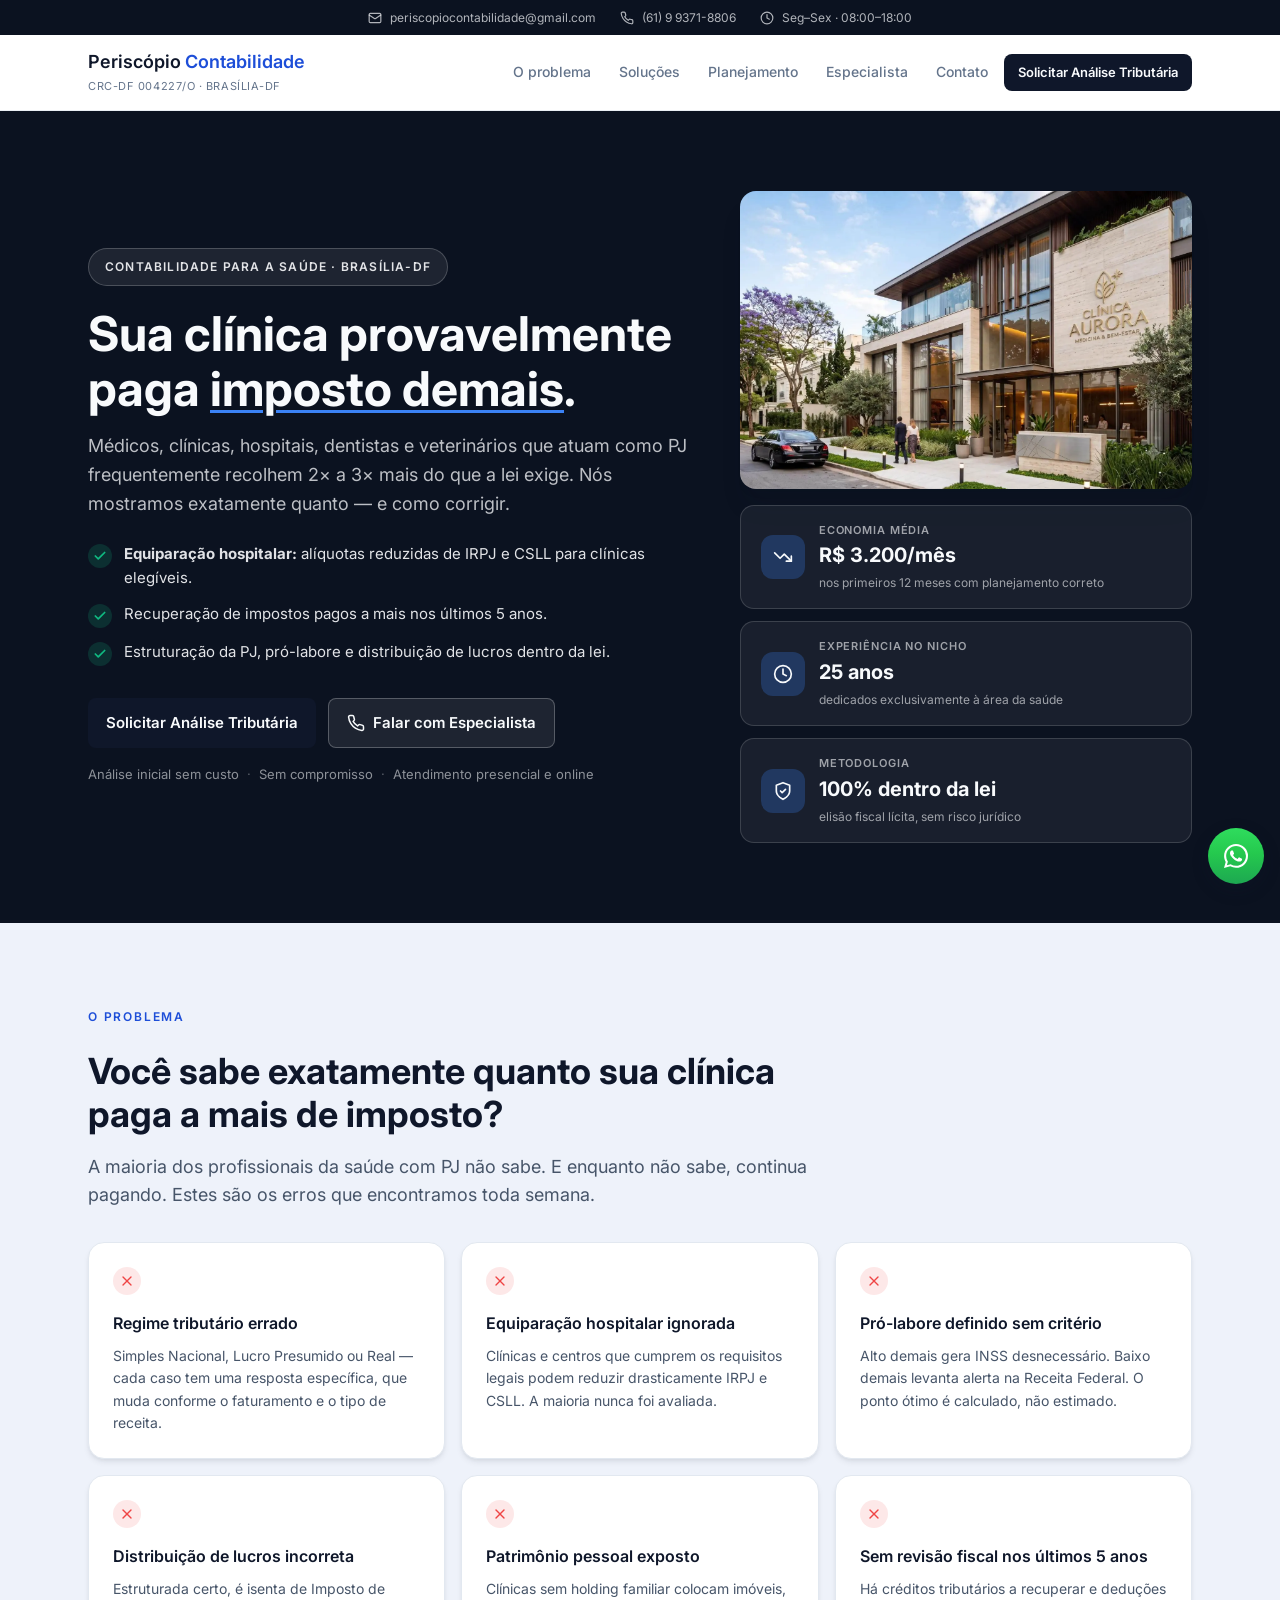
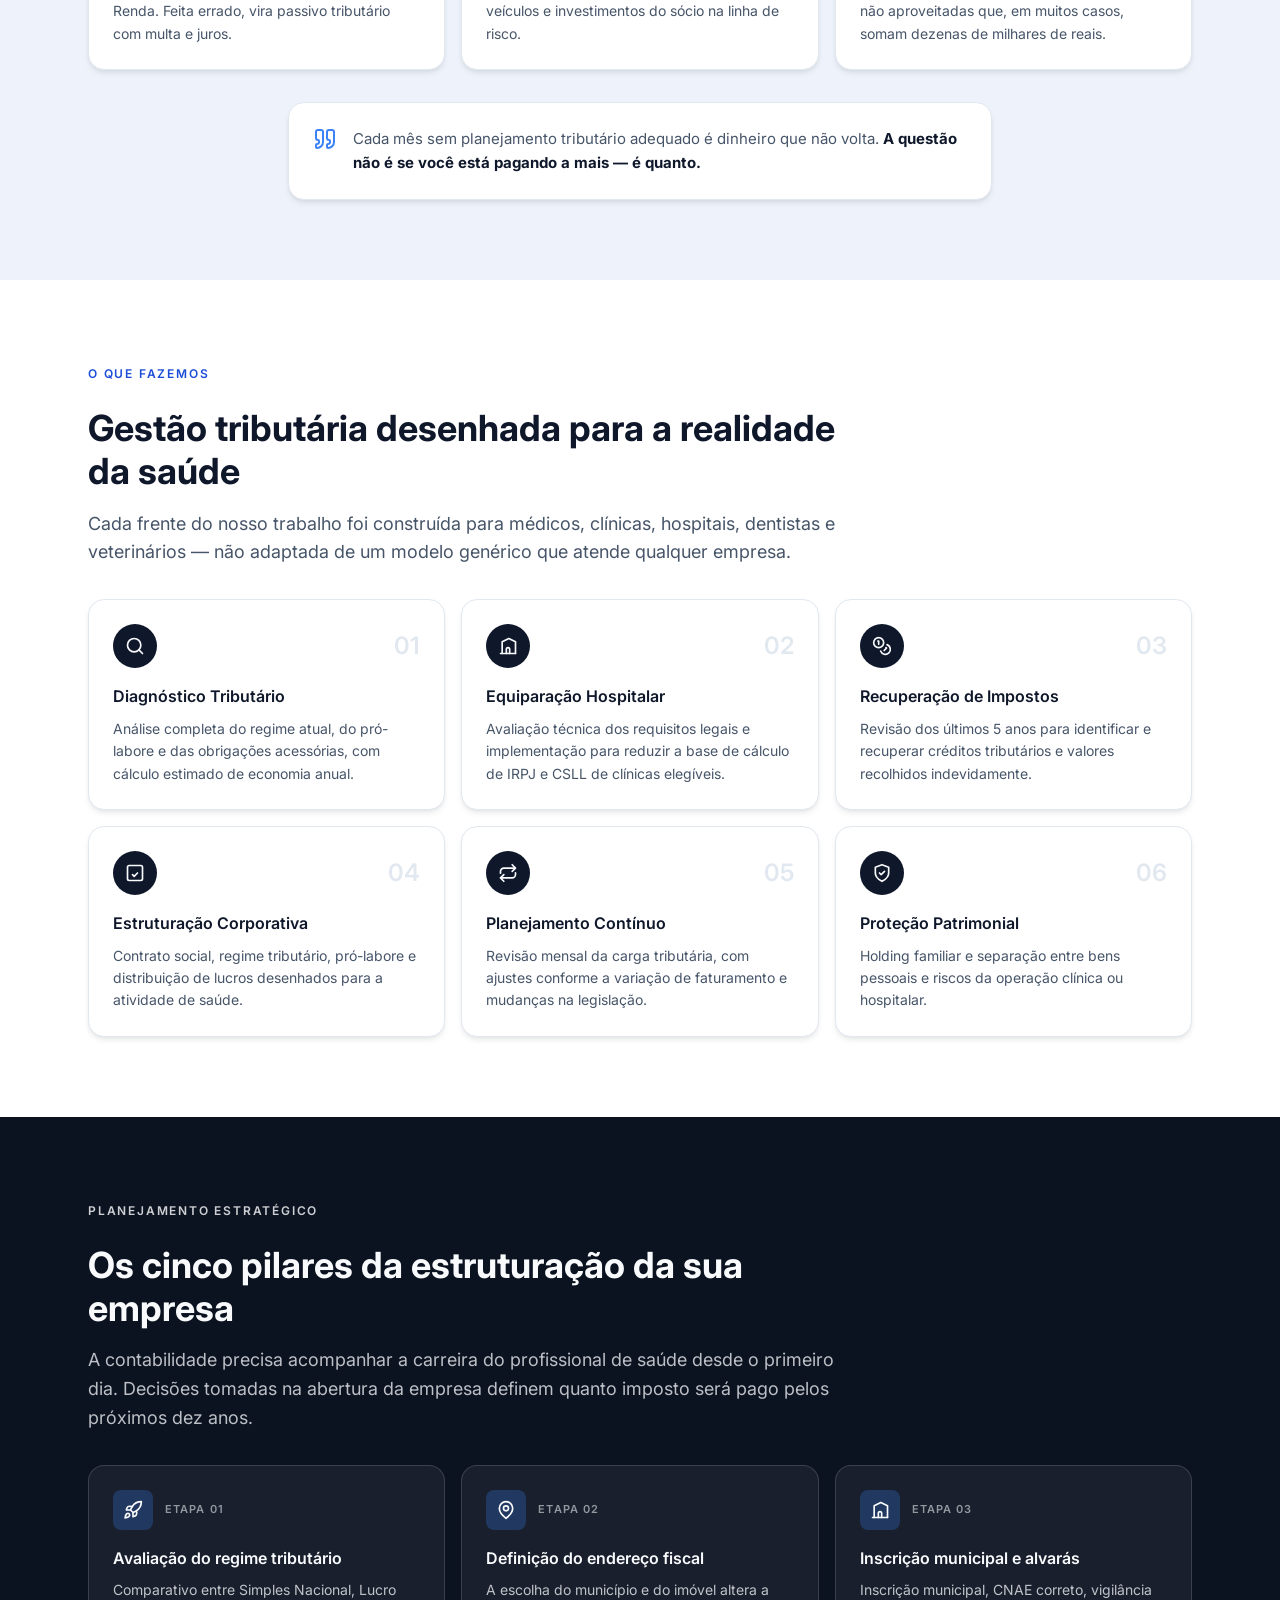
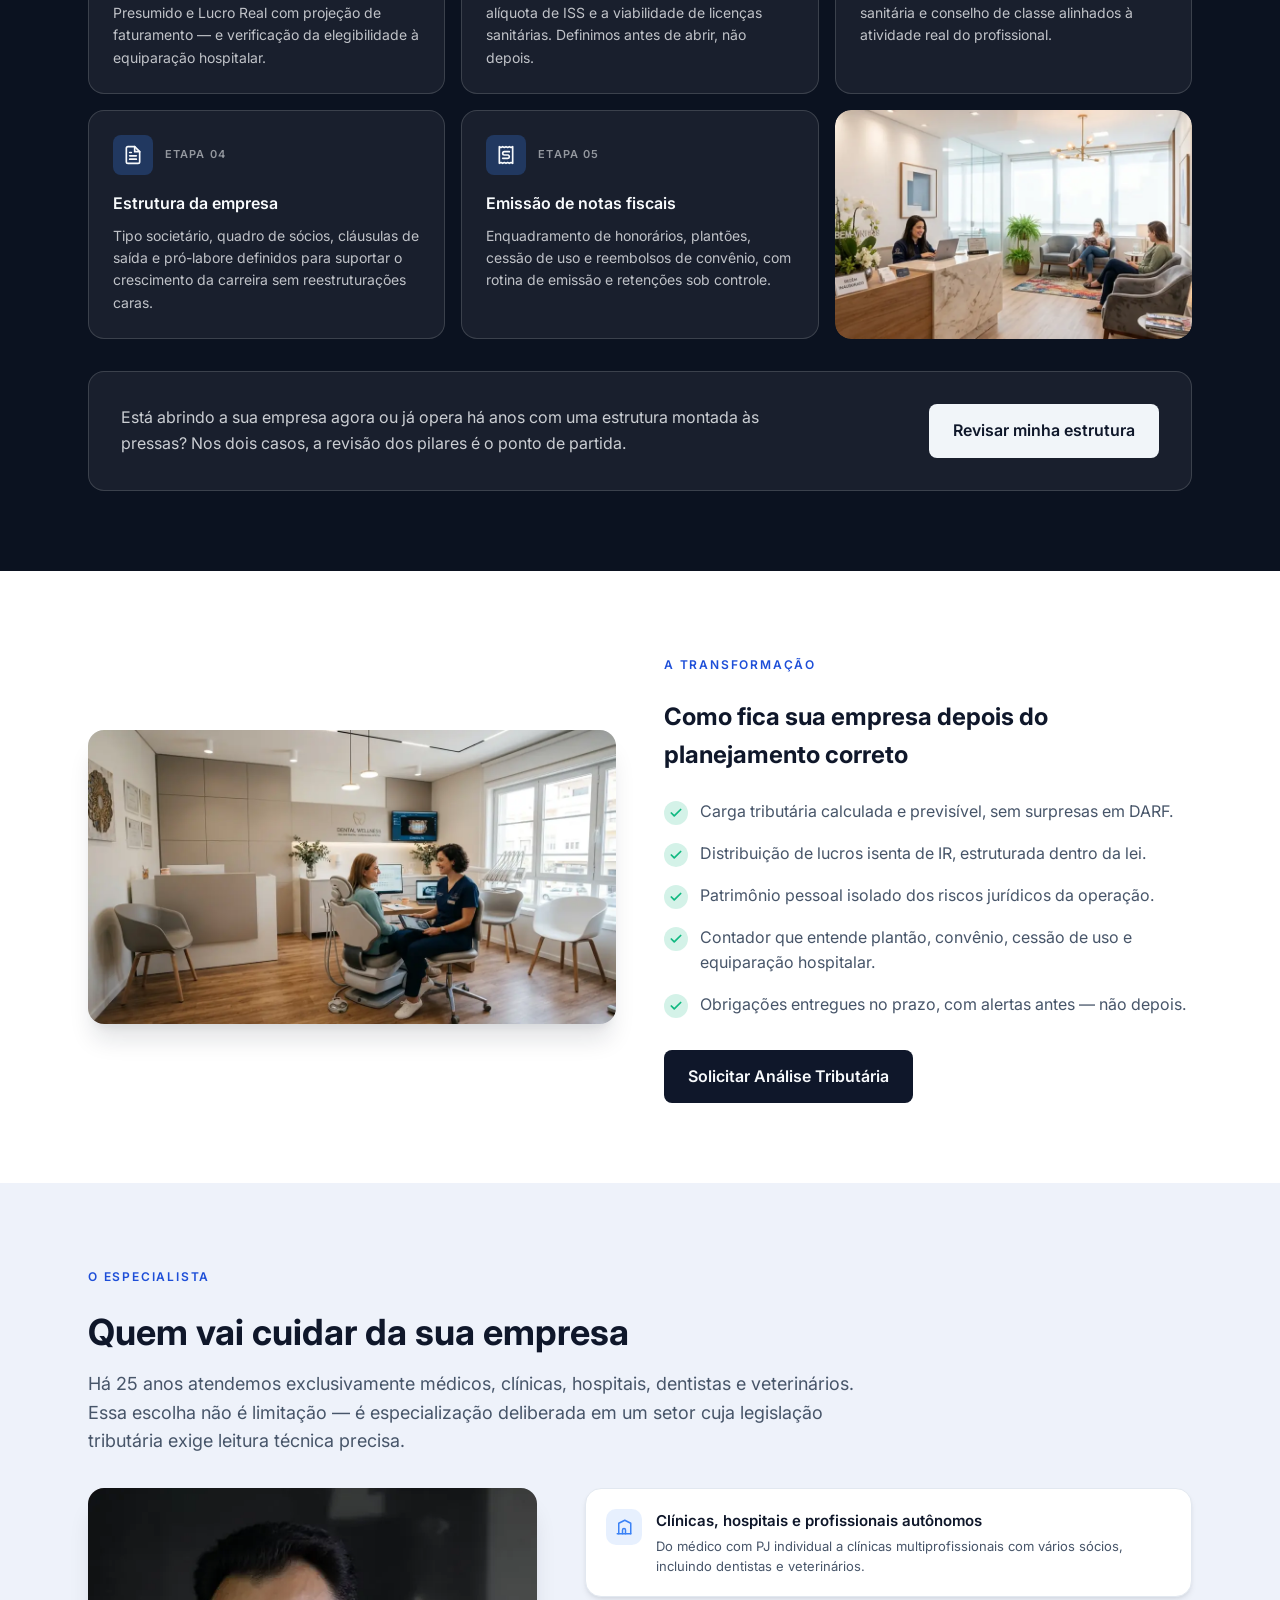
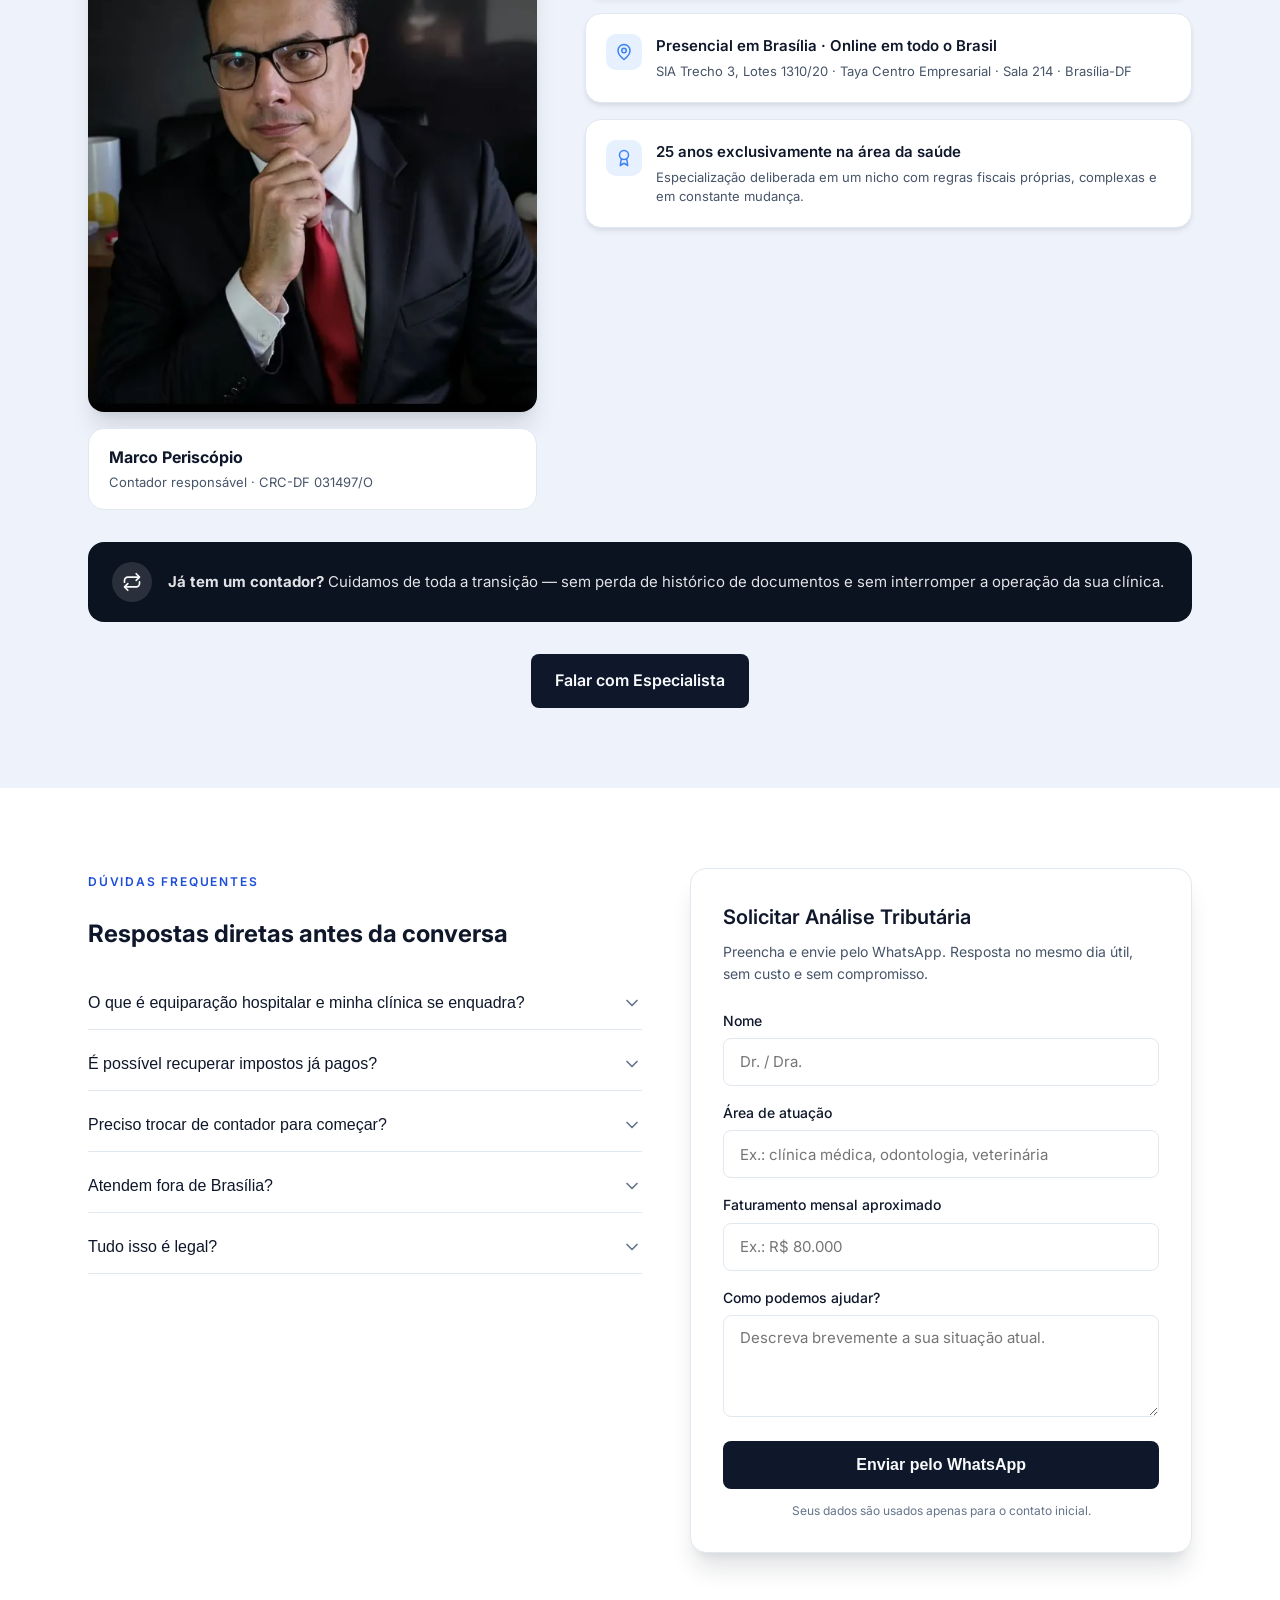
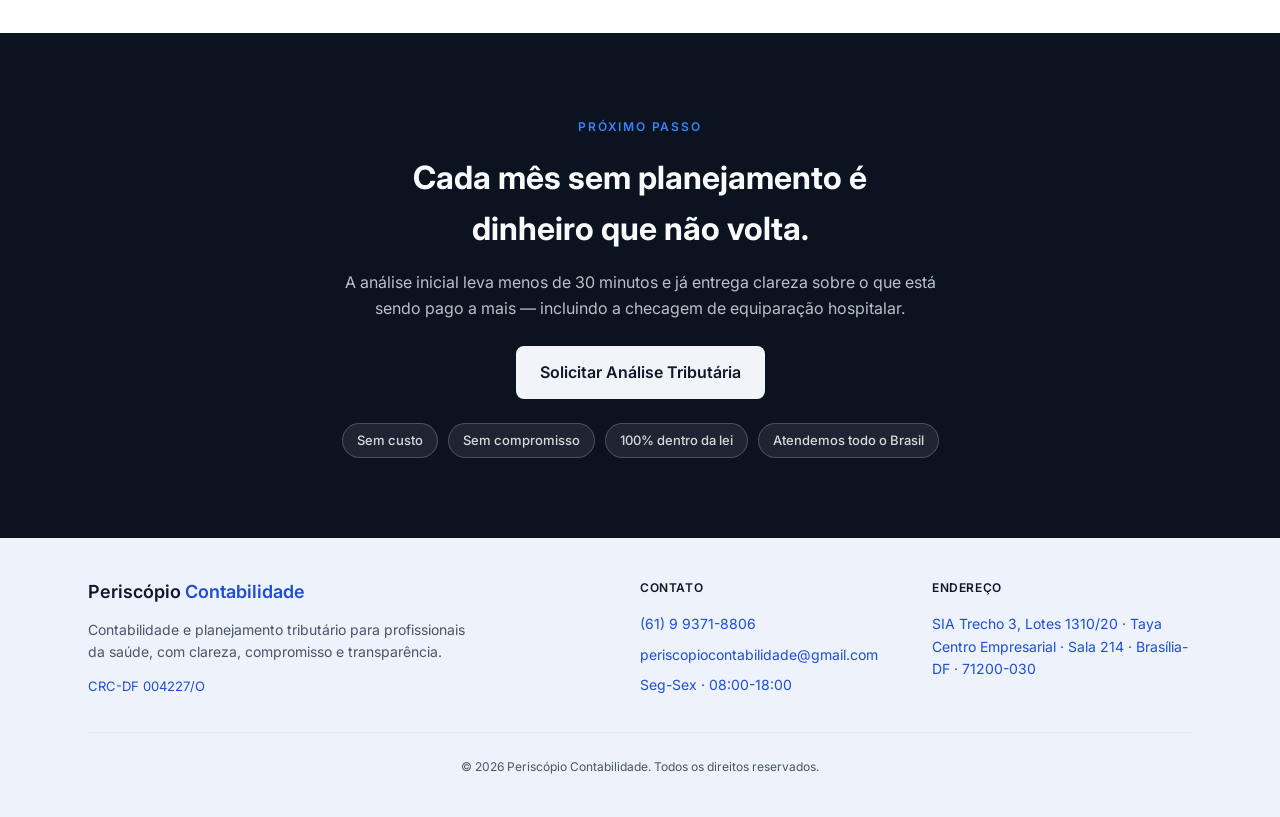
==== commit 7993a22d: "Comprimir e redimensionar imagens para o tamanho real de exibição Reduz o peso total das imagens de " ====
--- a/index.html
+++ b/index.html
@@ -20,16 +20,16 @@
   <meta property="og:url" content="https://www.periscopiocontabilidade.com.br/" />
   <meta property="og:title" content="Contabilidade para Médicos e Clínicas em Brasília-DF | Periscópio" />
   <meta property="og:description" content="Reduza a carga tributária da sua clínica com equiparação hospitalar e recuperação de impostos. Diagnóstico gratuito com especialistas em saúde há 25 anos." />
-  <meta property="og:image" content="https://www.periscopiocontabilidade.com.br/images/clinica-hero.jpg" />
-  <meta property="og:image:width" content="2000" />
-  <meta property="og:image:height" content="1318" />
+  <meta property="og:image" content="https://www.periscopiocontabilidade.com.br/images/clinica-hero.webp" />
+  <meta property="og:image:width" content="1440" />
+  <meta property="og:image:height" content="949" />
   <meta property="og:image:alt" content="Fachada de clínica médica em Brasília atendida pela Periscópio Contabilidade" />
 
   <!-- ==================== Twitter Card ==================== -->
   <meta name="twitter:card" content="summary_large_image" />
   <meta name="twitter:title" content="Contabilidade para Médicos e Clínicas em Brasília-DF | Periscópio" />
   <meta name="twitter:description" content="Reduza a carga tributária da sua clínica com equiparação hospitalar e recuperação de impostos. Diagnóstico gratuito com especialistas em saúde há 25 anos." />
-  <meta name="twitter:image" content="https://www.periscopiocontabilidade.com.br/images/clinica-hero.jpg" />
+  <meta name="twitter:image" content="https://www.periscopiocontabilidade.com.br/images/clinica-hero.webp" />
   <meta name="twitter:image:alt" content="Fachada de clínica médica em Brasília atendida pela Periscópio Contabilidade" />
 
   <!-- ==================== Favicon ==================== -->
@@ -39,7 +39,7 @@
   <link rel="preconnect" href="https://fonts.googleapis.com" />
   <link rel="preconnect" href="https://fonts.gstatic.com" crossorigin />
   <link href="https://fonts.googleapis.com/css2?family=Inter:wght@400;500;600;700&display=swap" rel="stylesheet" />
-  <link rel="preload" as="image" href="images/clinica-hero.jpg" fetchpriority="high" />
+  <link rel="preload" as="image" href="images/clinica-hero.webp" type="image/webp" fetchpriority="high" />
 
   <!-- ==================== Dados estruturados (E-E-A-T / rich results) ==================== -->
   <script type="application/ld+json">
@@ -53,7 +53,7 @@
     "telephone": "+5561993718806",
     "email": "periscopiocontabilidade@gmail.com",
     "priceRange": "$$",
-    "image": "https://www.periscopiocontabilidade.com.br/images/clinica-hero.jpg",
+    "image": "https://www.periscopiocontabilidade.com.br/images/clinica-hero.webp",
     "address": {
       "@type": "PostalAddress",
       "streetAddress": "SIA Trecho 3, Lotes 1310/20, Taya Centro Empresarial, Sala 214",
@@ -1563,7 +1563,7 @@
           </p>
         </div>
         <div class="hero-media">
-          <img src="images/clinica-hero.jpg" alt="Fachada de clínica médica em Brasília atendida pela Periscópio Contabilidade" class="hero-image" width="2000" height="1318" fetchpriority="high" loading="eager" decoding="async" />
+          <img src="images/clinica-hero.webp" alt="Fachada de clínica médica em Brasília atendida pela Periscópio Contabilidade" class="hero-image" width="1440" height="949" fetchpriority="high" loading="eager" decoding="async" />
           <div class="hero-stats">
             <div class="hero-stat-card">
               <span class="hero-stat-icon">
@@ -1830,7 +1830,7 @@
     <div class="container">
       <div class="two-col">
         <div>
-          <img src="images/consulta-odontologica.webp" alt="Dentista em consulta sorrindo com paciente, exemplo de profissional de saúde atendido pela Periscópio" class="two-col-image" width="1376" height="768" loading="lazy" decoding="async" />
+          <img src="images/consulta-odontologica.webp" alt="Dentista em consulta sorrindo com paciente, exemplo de profissional de saúde atendido pela Periscópio" class="two-col-image" width="1100" height="614" loading="lazy" decoding="async" />
         </div>
         <div>
           <span class="eyebrow">A transformação</span>
@@ -1877,7 +1877,7 @@
       </div>
       <div class="specialist-grid">
         <div>
-          <img src="images/marco-periscopio.jpg" alt="Marco Periscópio, contador responsável pela Periscópio Contabilidade, CRC-DF 031497/O" class="two-col-image" width="600" height="700" loading="lazy" decoding="async" />
+          <img src="images/marco-periscopio.webp" alt="Marco Periscópio, contador responsável pela Periscópio Contabilidade, CRC-DF 031497/O" class="two-col-image" width="600" height="700" loading="lazy" decoding="async" />
           <div class="specialist-caption">
             <strong>Marco Periscópio</strong>
             <span>Contador responsável · CRC-DF 031497/O</span>
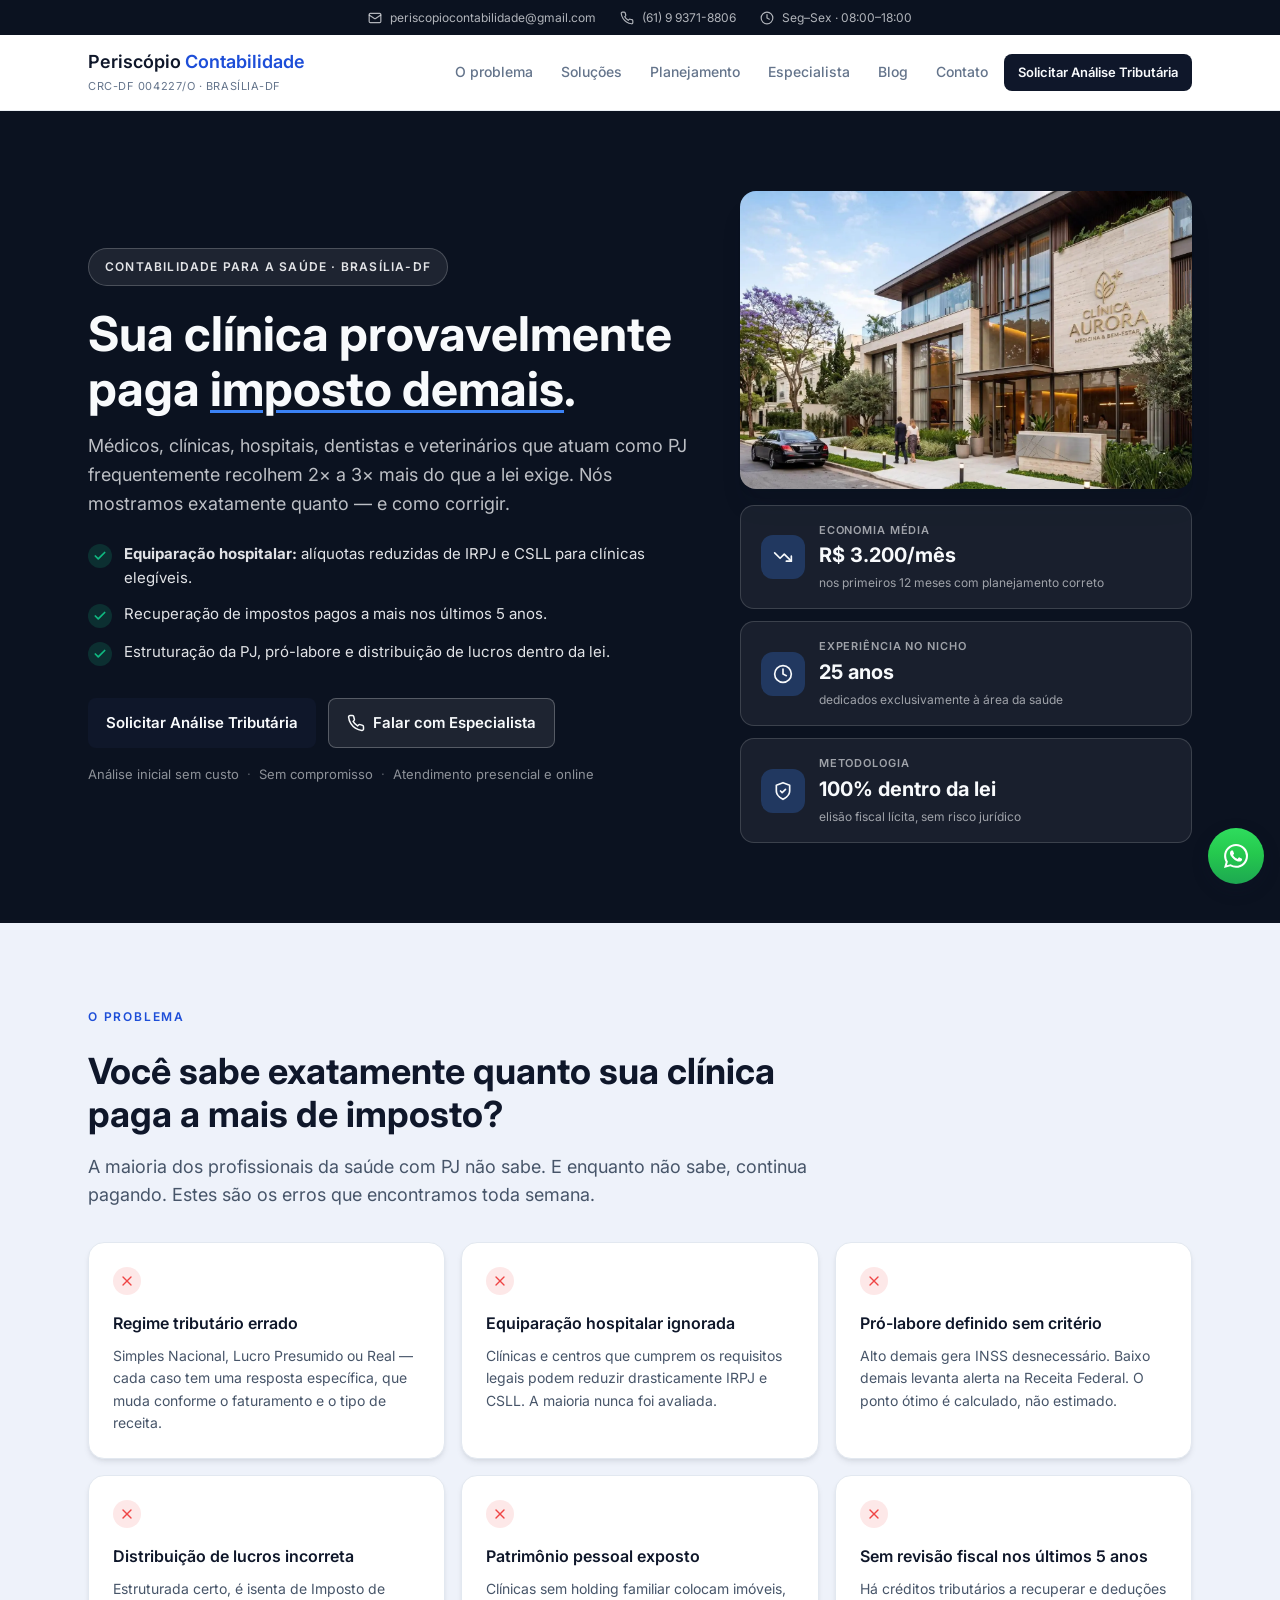
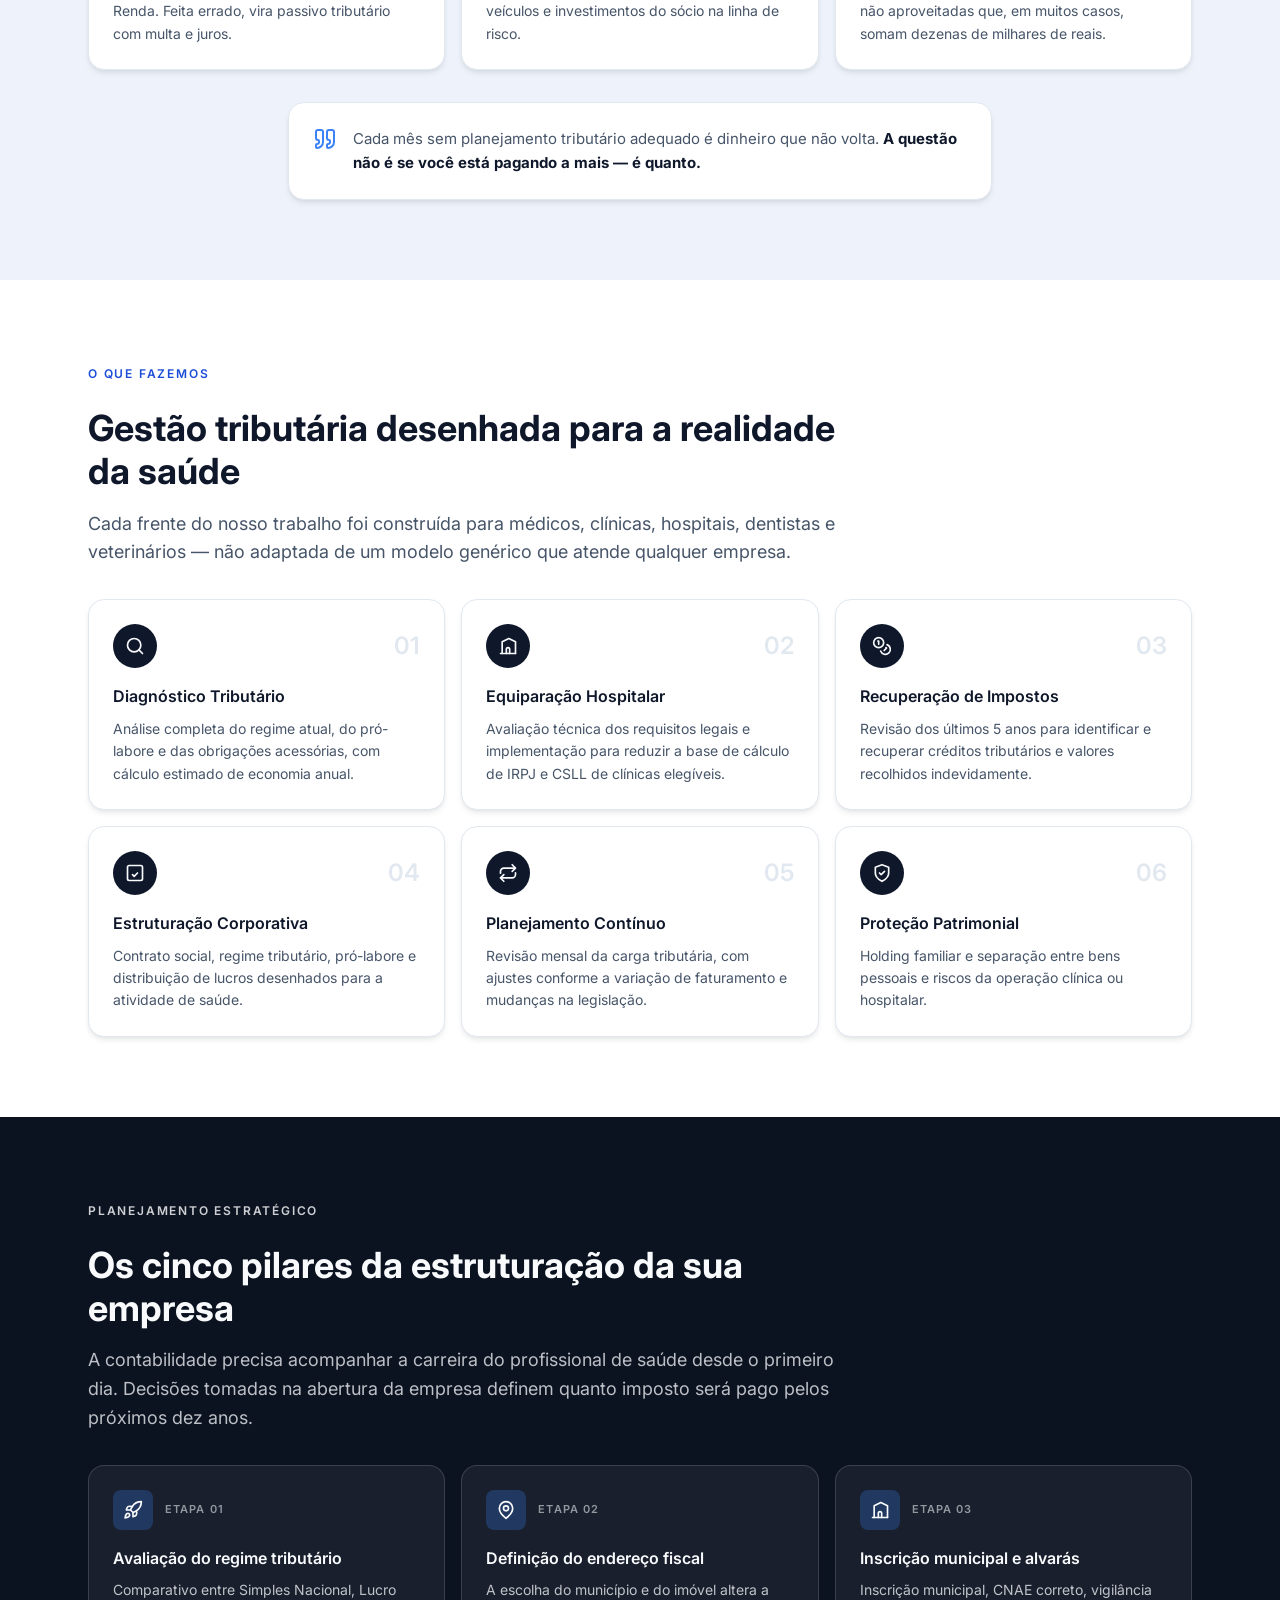
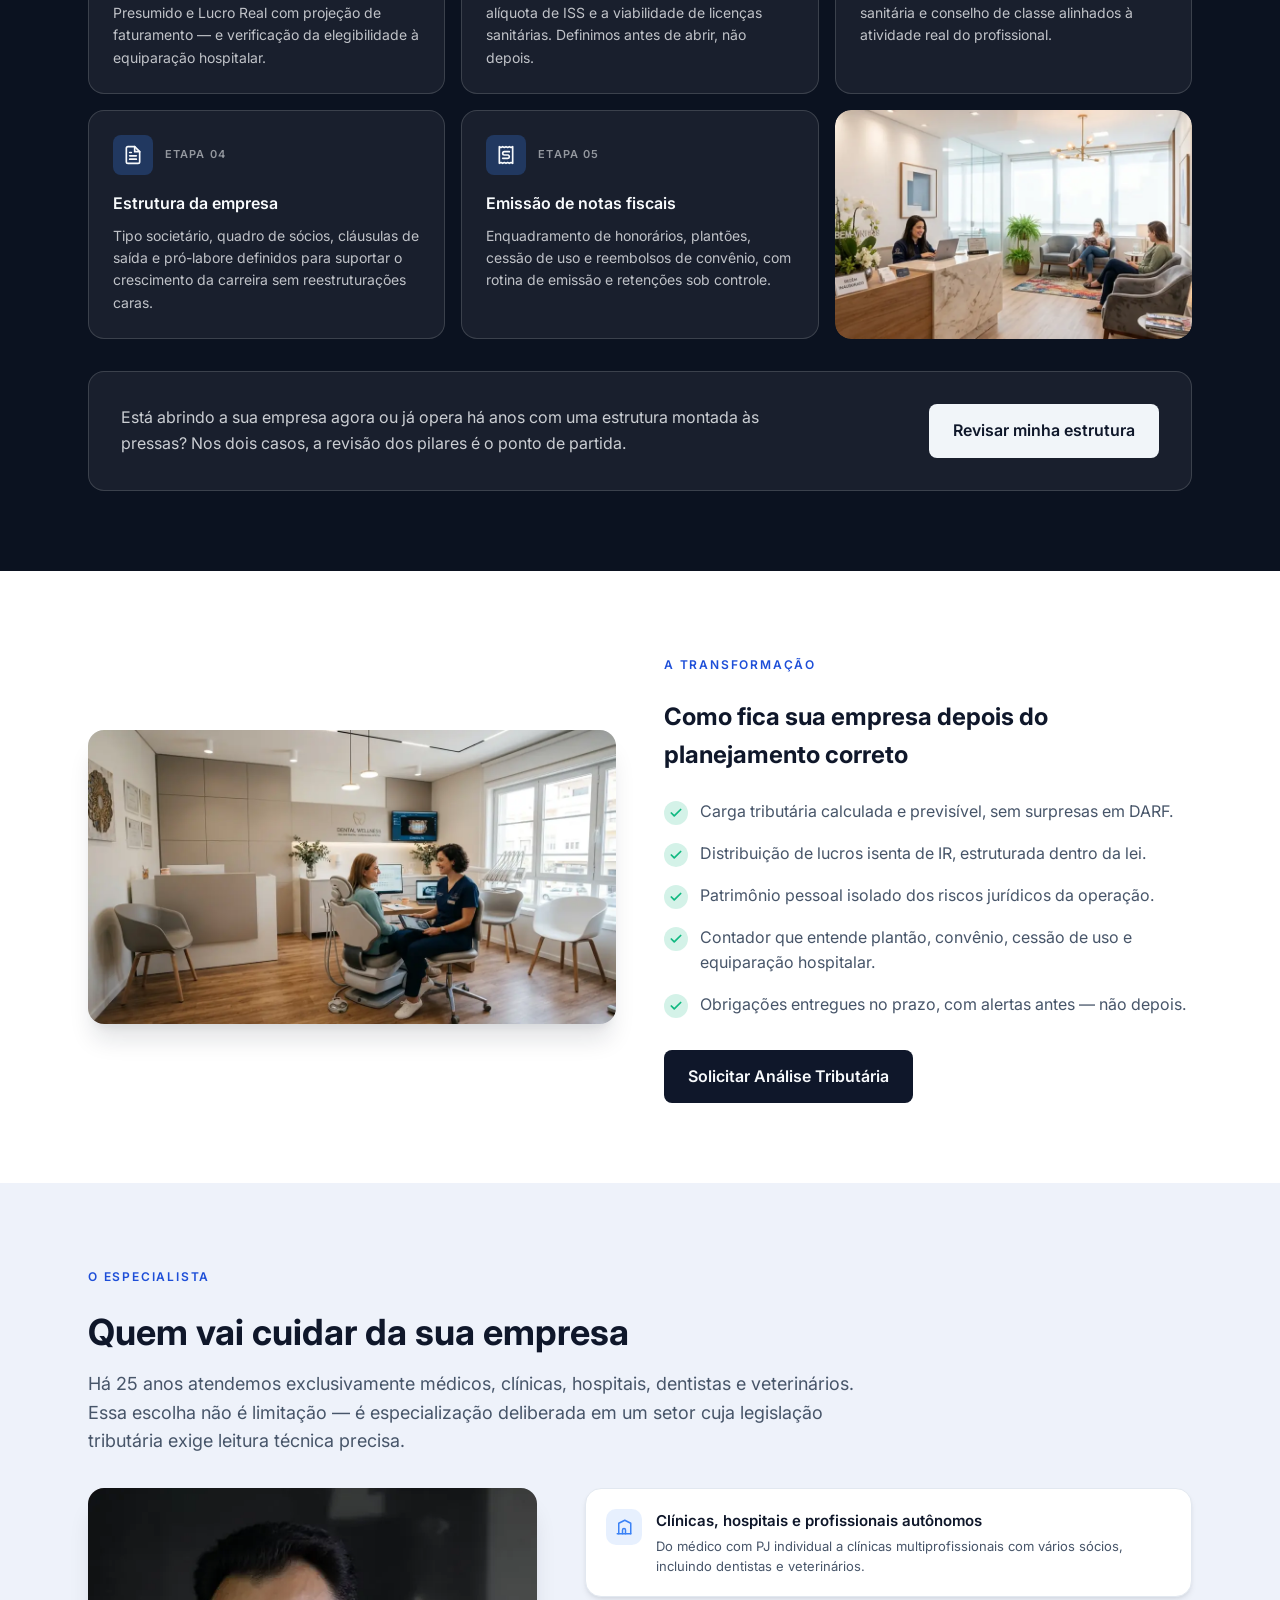
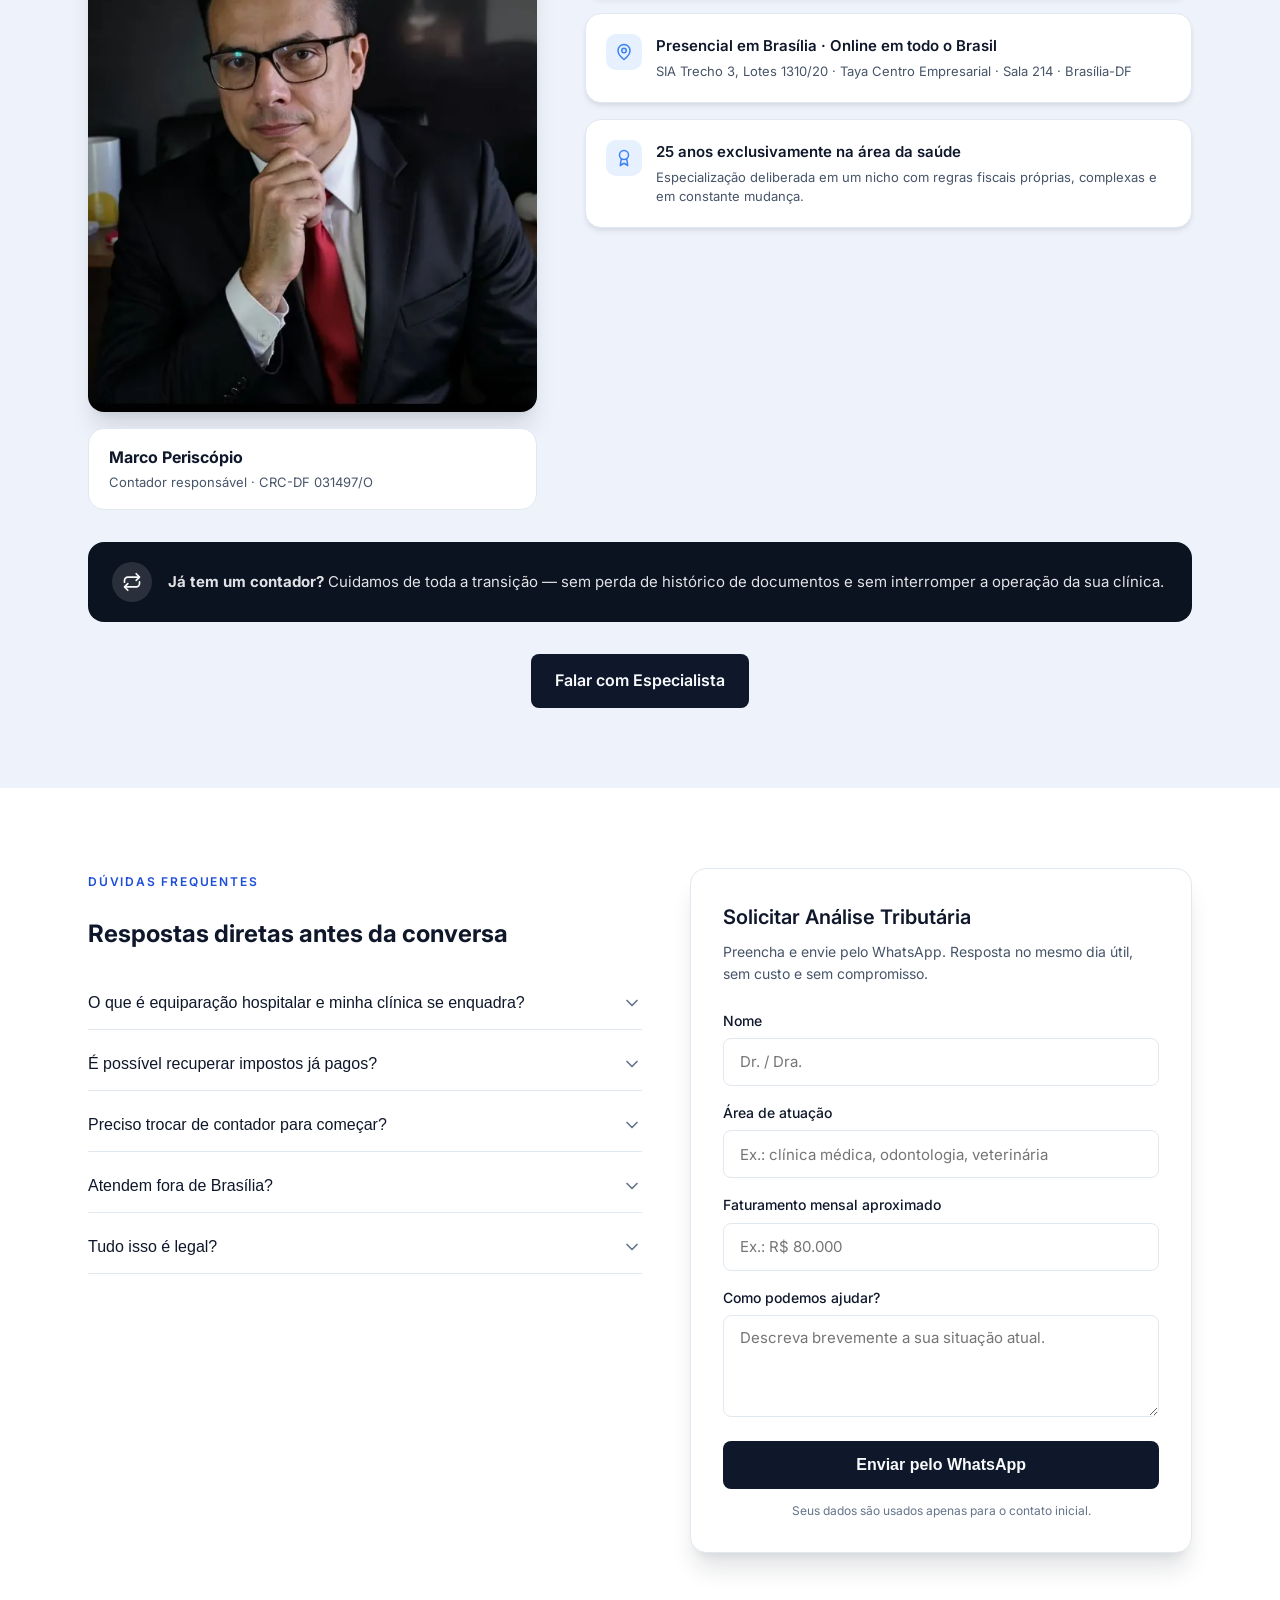
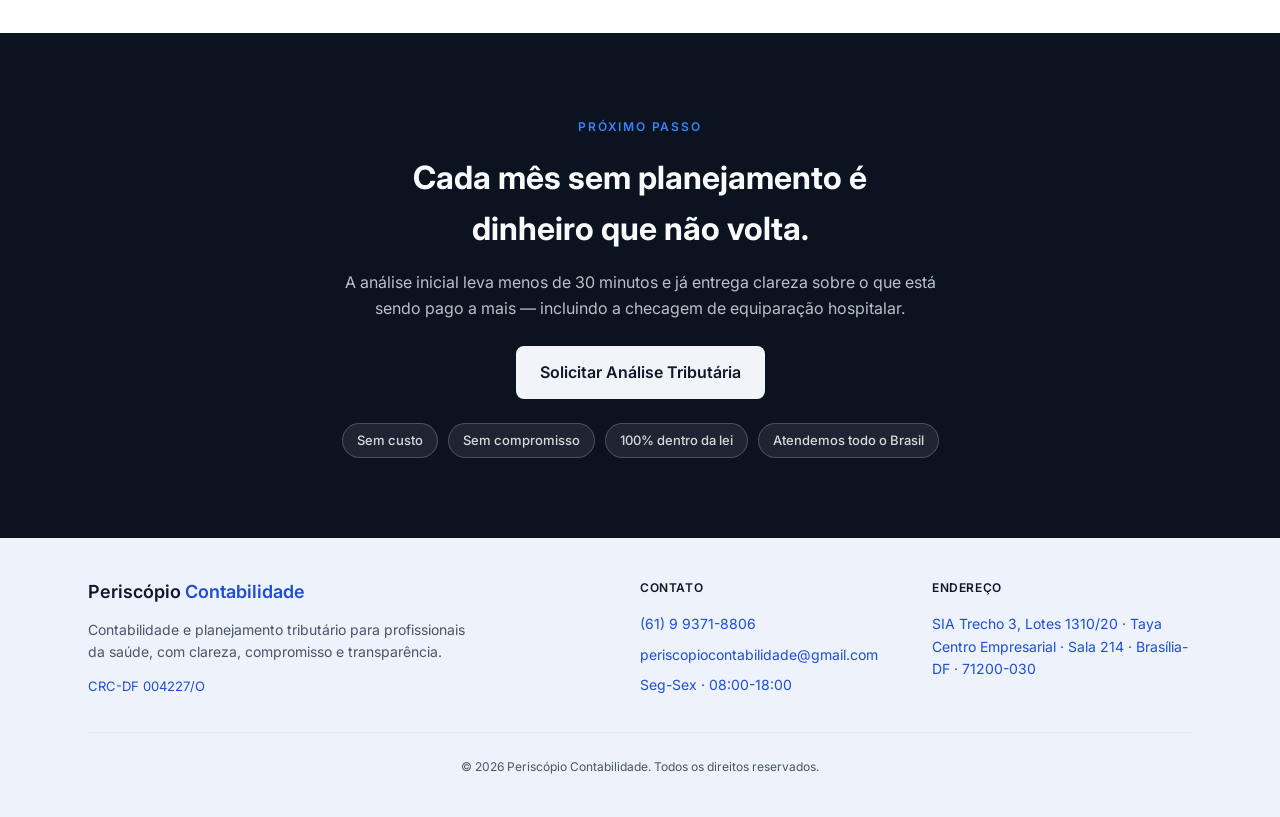
==== commit aca71777: "Criar estrutura de blog e primeiro artigo (equiparação hospitalar) - Extrai CSS e JS inline do index" ====
--- a/index.html
+++ b/index.html
@@ -33,13 +33,17 @@
   <meta name="twitter:image:alt" content="Fachada de clínica médica em Brasília atendida pela Periscópio Contabilidade" />
 
   <!-- ==================== Favicon ==================== -->
-  <link rel="icon" href="data:image/svg+xml,%3Csvg xmlns='http://www.w3.org/2000/svg' viewBox='0 0 24 24'%3E%3Crect width='24' height='24' rx='6' fill='%230f172a'/%3E%3Ctext x='12' y='17' font-family='Arial, sans-serif' font-size='14' font-weight='700' fill='%233b82f6' text-anchor='middle'%3EP%3C/text%3E%3C/svg%3E" />
+  <link rel="icon" href="/favicon.ico" sizes="any" />
+  <link rel="icon" type="image/png" sizes="16x16" href="/images/favicon-16.png" />
+  <link rel="icon" type="image/png" sizes="32x32" href="/images/favicon-32.png" />
+  <link rel="icon" type="image/png" sizes="48x48" href="/images/favicon-48.png" />
+  <link rel="apple-touch-icon" sizes="180x180" href="/images/apple-touch-icon.png" />
 
   <!-- ==================== Performance: fontes e imagem LCP ==================== -->
   <link rel="preconnect" href="https://fonts.googleapis.com" />
   <link rel="preconnect" href="https://fonts.gstatic.com" crossorigin />
   <link href="https://fonts.googleapis.com/css2?family=Inter:wght@400;500;600;700&display=swap" rel="stylesheet" />
-  <link rel="preload" as="image" href="images/clinica-hero.webp" type="image/webp" fetchpriority="high" />
+  <link rel="preload" as="image" href="/images/clinica-hero.webp" type="image/webp" fetchpriority="high" />
 
   <!-- ==================== Dados estruturados (E-E-A-T / rich results) ==================== -->
   <script type="application/ld+json">
@@ -87,1378 +91,7 @@
   }
   </script>
 
-  <style>
-    :root {
-      --primary: #0f172a;
-      --primary-foreground: #f8fafc;
-      --accent: #3b82f6;
-      --accent-foreground: #ffffff;
-      --accent-text: #1d4ed8;
-      --background: #ffffff;
-      --foreground: #0f172a;
-      --card: #ffffff;
-      --card-elevated: #ffffff;
-      --border: #e2e8f0;
-      --muted: #64748b;
-      --muted-foreground: #475569;
-      --secondary: #f1f5f9;
-      --success: #10b981;
-      --navy: #0b1220;
-      --steel: #1e293b;
-      --shadow: 0 4px 6px -1px rgba(15, 23, 42, 0.08), 0 2px 4px -2px rgba(15, 23, 42, 0.08);
-      --shadow-elevated: 0 20px 25px -5px rgba(15, 23, 42, 0.12), 0 8px 10px -6px rgba(15, 23, 42, 0.08);
-      --radius: 1rem;
-    }
-
-    * {
-      box-sizing: border-box;
-      margin: 0;
-      padding: 0;
-    }
-
-    html {
-      scroll-behavior: smooth;
-    }
-
-    body {
-      font-family: 'Inter', system-ui, -apple-system, BlinkMacSystemFont, 'Segoe UI', Roboto, sans-serif;
-      background: var(--background);
-      color: var(--foreground);
-      line-height: 1.6;
-      -webkit-font-smoothing: antialiased;
-    }
-
-    a {
-      color: inherit;
-      text-decoration: none;
-    }
-
-    img {
-      max-width: 100%;
-      display: block;
-    }
-
-    /* Acessibilidade: navegação por teclado */
-    .skip-link {
-      position: absolute;
-      top: -3rem;
-      left: 1rem;
-      z-index: 100;
-      background: var(--primary);
-      color: var(--primary-foreground);
-      padding: 0.75rem 1.25rem;
-      border-radius: 0.5rem;
-      font-size: 0.9375rem;
-      font-weight: 600;
-      transition: top 0.2s;
-    }
-
-    .skip-link:focus {
-      top: 1rem;
-    }
-
-    a:focus-visible,
-    button:focus-visible,
-    input:focus-visible,
-    textarea:focus-visible {
-      outline: 2px solid var(--accent);
-      outline-offset: 2px;
-    }
-
-    @media (prefers-reduced-motion: reduce) {
-      html {
-        scroll-behavior: auto;
-      }
-
-      * {
-        animation-duration: 0.01ms !important;
-        animation-iteration-count: 1 !important;
-        transition-duration: 0.01ms !important;
-      }
-    }
-
-    .container {
-      width: 100%;
-      max-width: 72rem;
-      margin: 0 auto;
-      padding: 0 1rem;
-    }
-
-    @media (min-width: 640px) {
-      .container {
-        padding: 0 1.5rem;
-      }
-    }
-
-    /* Top bar */
-    .top-bar {
-      display: none;
-      background: var(--navy);
-      color: rgba(248, 250, 252, 0.7);
-      padding: 0.5rem 0;
-      font-size: 0.75rem;
-    }
-
-    @media (min-width: 768px) {
-      .top-bar {
-        display: block;
-      }
-    }
-
-    .top-bar-inner {
-      display: flex;
-      flex-wrap: wrap;
-      align-items: center;
-      justify-content: center;
-      gap: 0.5rem 1.5rem;
-    }
-
-    .top-bar a,
-    .top-bar span {
-      display: inline-flex;
-      align-items: center;
-      gap: 0.5rem;
-      transition: color 0.2s;
-    }
-
-    .top-bar a:hover {
-      color: var(--primary-foreground);
-    }
-
-    /* Header */
-    .site-header {
-      position: sticky;
-      top: 0;
-      z-index: 50;
-      background: rgba(255, 255, 255, 0.9);
-      backdrop-filter: blur(12px);
-      border-bottom: 1px solid rgba(226, 232, 240, 0.7);
-    }
-
-    .header-inner {
-      display: grid;
-      grid-template-columns: minmax(0, 1fr) auto;
-      align-items: center;
-      gap: 1rem;
-      padding: 0.75rem 0;
-    }
-
-    @media (min-width: 1024px) {
-      .header-inner {
-        padding: 1rem 0;
-      }
-    }
-
-    .brand {
-      min-width: 0;
-      line-height: 1.25;
-    }
-
-    .brand-name {
-      display: block;
-      font-size: 1rem;
-      font-weight: 600;
-      color: var(--primary);
-      white-space: nowrap;
-      overflow: hidden;
-      text-overflow: ellipsis;
-    }
-
-    @media (min-width: 640px) {
-      .brand-name {
-        font-size: 1.125rem;
-      }
-    }
-
-    .brand-name span {
-      color: var(--accent-text);
-    }
-
-    .brand-meta {
-      font-size: 0.6875rem;
-      letter-spacing: 0.05em;
-      text-transform: uppercase;
-      color: var(--muted);
-    }
-
-    .header-actions {
-      display: flex;
-      align-items: center;
-      gap: 0.25rem;
-    }
-
-    .desktop-nav {
-      display: none;
-      align-items: center;
-      gap: 0.25rem;
-    }
-
-    @media (min-width: 1024px) {
-      .desktop-nav {
-        display: flex;
-      }
-    }
-
-    .nav-link {
-      border-radius: 0.375rem;
-      padding: 0.5rem 0.75rem;
-      font-size: 0.875rem;
-      font-weight: 500;
-      color: var(--muted);
-      transition: all 0.2s;
-    }
-
-    .nav-link:hover {
-      background: var(--secondary);
-      color: var(--primary);
-    }
-
-    .btn {
-      display: inline-flex;
-      align-items: center;
-      justify-content: center;
-      gap: 0.5rem;
-      border-radius: 0.5rem;
-      padding: 0.625rem 1rem;
-      font-size: 0.875rem;
-      font-weight: 600;
-      border: none;
-      cursor: pointer;
-      transition: all 0.2s;
-      text-align: center;
-    }
-
-    .btn-primary {
-      background: var(--primary);
-      color: var(--primary-foreground);
-    }
-
-    .btn-primary:hover {
-      background: var(--steel);
-    }
-
-    .btn-secondary {
-      background: var(--secondary);
-      color: var(--primary);
-    }
-
-    .btn-secondary:hover {
-      background: #e2e8f0;
-    }
-
-    .btn-outline-light {
-      background: rgba(255, 255, 255, 0.08);
-      border: 1px solid rgba(255, 255, 255, 0.25);
-      color: var(--primary-foreground);
-    }
-
-    .btn-outline-light:hover {
-      background: rgba(255, 255, 255, 0.14);
-    }
-
-    .btn-lg {
-      padding: 0.875rem 1.5rem;
-      font-size: 1rem;
-      min-height: 3rem;
-    }
-
-    .btn-sm {
-      padding: 0.5rem 0.875rem;
-      font-size: 0.8125rem;
-    }
-
-    .btn-full {
-      width: 100%;
-    }
-
-    .menu-toggle {
-      display: grid;
-      width: 2.75rem;
-      height: 2.75rem;
-      place-items: center;
-      border-radius: 0.375rem;
-      color: var(--primary);
-      background: transparent;
-      border: none;
-      cursor: pointer;
-    }
-
-    @media (min-width: 1024px) {
-      .menu-toggle {
-        display: none;
-      }
-    }
-
-    .mobile-nav {
-      display: none;
-      border-top: 1px solid var(--border);
-      background: var(--background);
-      padding: 0 1rem 1rem;
-    }
-
-    @media (min-width: 640px) {
-      .mobile-nav {
-        padding: 0 1.5rem 1rem;
-      }
-    }
-
-    .mobile-nav.open {
-      display: block;
-    }
-
-    .mobile-nav a {
-      display: block;
-      padding: 0.875rem 0;
-      border-bottom: 1px solid rgba(226, 232, 240, 0.6);
-      font-size: 1rem;
-      font-weight: 500;
-      color: var(--foreground);
-    }
-
-    .mobile-nav .btn {
-      margin-top: 1rem;
-    }
-
-    /* Hero */
-    .hero {
-      padding: 3rem 0;
-      background: var(--navy);
-      color: var(--primary-foreground);
-    }
-
-    @media (min-width: 640px) {
-      .hero {
-        padding: 4rem 0;
-      }
-    }
-
-    @media (min-width: 1024px) {
-      .hero {
-        padding: 5rem 0;
-      }
-    }
-
-    .hero-grid {
-      display: grid;
-      gap: 2.5rem;
-      align-items: center;
-    }
-
-    @media (min-width: 1024px) {
-      .hero-grid {
-        grid-template-columns: 1.15fr 0.85fr;
-        gap: 2.5rem;
-      }
-    }
-
-    .eyebrow {
-      display: inline-block;
-      font-size: 0.75rem;
-      font-weight: 600;
-      letter-spacing: 0.15em;
-      text-transform: uppercase;
-      color: var(--accent-text);
-      margin-bottom: 0.75rem;
-    }
-
-    .hero-badge {
-      display: inline-block;
-      font-size: 0.75rem;
-      font-weight: 600;
-      letter-spacing: 0.1em;
-      text-transform: uppercase;
-      color: rgba(248, 250, 252, 0.9);
-      background: rgba(255, 255, 255, 0.08);
-      border: 1px solid rgba(255, 255, 255, 0.2);
-      border-radius: 9999px;
-      padding: 0.5rem 1rem;
-      margin-bottom: 1.25rem;
-    }
-
-    .hero h1 {
-      font-size: 1.875rem;
-      line-height: 1.15;
-      font-weight: 700;
-      color: var(--primary-foreground);
-    }
-
-    .hero h1 .hero-underline {
-      text-decoration: underline;
-      text-decoration-color: var(--accent);
-      text-decoration-thickness: 3px;
-      text-underline-offset: 4px;
-    }
-
-    @media (min-width: 640px) {
-      .hero h1 {
-        font-size: 2.25rem;
-      }
-    }
-
-    @media (min-width: 1024px) {
-      .hero h1 {
-        font-size: 3rem;
-      }
-    }
-
-    .hero p.lead {
-      margin-top: 1rem;
-      font-size: 1rem;
-      color: rgba(248, 250, 252, 0.75);
-    }
-
-    @media (min-width: 640px) {
-      .hero p.lead {
-        font-size: 1.125rem;
-      }
-    }
-
-    .hero-benefits {
-      margin-top: 1.5rem;
-      display: flex;
-      flex-direction: column;
-      gap: 0.75rem;
-    }
-
-    .hero-benefit {
-      display: flex;
-      align-items: flex-start;
-      gap: 0.75rem;
-      font-size: 0.9375rem;
-      color: rgba(248, 250, 252, 0.9);
-    }
-
-    .icon-check {
-      flex-shrink: 0;
-      width: 1.5rem;
-      height: 1.5rem;
-      border-radius: 9999px;
-      background: rgba(16, 185, 129, 0.18);
-      color: var(--success);
-      display: grid;
-      place-items: center;
-      margin-top: 0.125rem;
-    }
-
-    .icon-check svg {
-      width: 0.875rem;
-      height: 0.875rem;
-    }
-
-    .hero-ctas {
-      margin-top: 2rem;
-      display: flex;
-      flex-direction: column;
-      gap: 0.75rem;
-    }
-
-    @media (min-width: 640px) {
-      .hero-ctas {
-        flex-direction: row;
-        flex-wrap: wrap;
-      }
-    }
-
-    .hero-ctas .btn {
-      white-space: nowrap;
-      padding: 0.75rem 1.125rem;
-      min-height: auto;
-      font-size: 0.9375rem;
-    }
-
-    .hero-media {
-      position: relative;
-    }
-
-    .hero-image {
-      display: block;
-      width: 100%;
-      height: auto;
-      border-radius: var(--radius);
-      box-shadow: var(--shadow-elevated);
-    }
-
-    .hero-stats {
-      margin-top: 1rem;
-      display: flex;
-      flex-direction: column;
-      gap: 0.75rem;
-    }
-
-    .hero-stat-card {
-      display: flex;
-      align-items: center;
-      gap: 0.875rem;
-      background: rgba(255, 255, 255, 0.06);
-      border: 1px solid rgba(255, 255, 255, 0.15);
-      border-radius: 0.875rem;
-      padding: 1rem 1.25rem;
-    }
-
-    .hero-stat-icon {
-      flex-shrink: 0;
-      width: 2.75rem;
-      height: 2.75rem;
-      border-radius: 0.75rem;
-      background: rgba(59, 130, 246, 0.25);
-      color: var(--primary-foreground);
-      display: grid;
-      place-items: center;
-    }
-
-    .hero-stat-icon svg {
-      width: 1.25rem;
-      height: 1.25rem;
-    }
-
-    .hero-stat-label {
-      display: block;
-      font-size: 0.6875rem;
-      font-weight: 600;
-      letter-spacing: 0.08em;
-      text-transform: uppercase;
-      color: rgba(248, 250, 252, 0.6);
-    }
-
-    .hero-stat-value {
-      display: block;
-      font-size: 1.25rem;
-      font-weight: 700;
-      color: var(--primary-foreground);
-    }
-
-    .hero-stat-note {
-      margin-top: 0.125rem;
-      font-size: 0.75rem;
-      color: rgba(248, 250, 252, 0.6);
-    }
-
-    .placeholder-media {
-      display: flex;
-      flex-direction: column;
-      align-items: center;
-      justify-content: center;
-      gap: 0.75rem;
-      min-height: 16rem;
-      border-radius: var(--radius);
-      background: #f1f5f9;
-      border: 1.5px dashed #cbd5e1;
-      text-align: center;
-      color: var(--muted);
-    }
-
-    @media (min-width: 640px) {
-      .placeholder-media {
-        min-height: 20rem;
-      }
-    }
-
-    .placeholder-icon {
-      width: 3rem;
-      height: 3rem;
-      border-radius: 9999px;
-      background: #ffffff;
-      display: grid;
-      place-items: center;
-      color: var(--accent);
-    }
-
-    .placeholder-icon svg {
-      width: 1.25rem;
-      height: 1.25rem;
-    }
-
-    .placeholder-label {
-      max-width: 24ch;
-      font-size: 0.75rem;
-      font-weight: 600;
-      letter-spacing: 0.05em;
-      text-transform: uppercase;
-      line-height: 1.5;
-    }
-
-    .hero-microcopy {
-      margin-top: 1rem;
-      display: flex;
-      flex-wrap: wrap;
-      align-items: center;
-      gap: 0.5rem;
-      font-size: 0.8125rem;
-      color: rgba(248, 250, 252, 0.55);
-    }
-
-    .hero-microcopy .dot {
-      opacity: 0.6;
-    }
-
-    /* Sections */
-    section {
-      padding: 3rem 0;
-    }
-
-    @media (min-width: 640px) {
-      section {
-        padding: 4rem 0;
-      }
-    }
-
-    @media (min-width: 1024px) {
-      section {
-        padding: 5rem 0;
-      }
-    }
-
-    .section-header {
-      max-width: 48rem;
-      margin-bottom: 2rem;
-    }
-
-    .section-header h2 {
-      font-size: 1.5rem;
-      line-height: 1.2;
-      font-weight: 700;
-      color: var(--primary);
-      margin-top: 0.75rem;
-    }
-
-    @media (min-width: 640px) {
-      .section-header h2 {
-        font-size: 1.875rem;
-      }
-    }
-
-    @media (min-width: 1024px) {
-      .section-header h2 {
-        font-size: 2.25rem;
-      }
-    }
-
-    .section-header p {
-      margin-top: 1rem;
-      font-size: 1rem;
-      color: var(--muted-foreground);
-    }
-
-    @media (min-width: 640px) {
-      .section-header p {
-        font-size: 1.125rem;
-      }
-    }
-
-    /* Cards grid */
-    .cards-grid {
-      display: grid;
-      gap: 1rem;
-    }
-
-    @media (min-width: 640px) {
-      .cards-grid {
-        grid-template-columns: repeat(2, 1fr);
-      }
-    }
-
-    @media (min-width: 1024px) {
-      .cards-grid {
-        grid-template-columns: repeat(3, 1fr);
-      }
-    }
-
-    .card {
-      background: var(--card);
-      border: 1px solid var(--border);
-      border-radius: var(--radius);
-      padding: 1.5rem;
-      box-shadow: var(--shadow);
-      transition: transform 0.2s, border-color 0.2s;
-    }
-
-    .card:hover {
-      transform: translateY(-2px);
-      border-color: rgba(59, 130, 246, 0.5);
-    }
-
-    .card-header {
-      display: flex;
-      align-items: center;
-      justify-content: space-between;
-      margin-bottom: 1rem;
-    }
-
-    .card-icon {
-      width: 2.75rem;
-      height: 2.75rem;
-      border-radius: 9999px;
-      background: var(--primary);
-      color: var(--primary-foreground);
-      display: grid;
-      place-items: center;
-    }
-
-    .card-icon svg {
-      width: 1.25rem;
-      height: 1.25rem;
-    }
-
-    .card-number {
-      font-size: 1.5rem;
-      font-weight: 600;
-      color: var(--border);
-    }
-
-    #problema.problem-section {
-      background: #eef2fa;
-    }
-
-    .icon-alert {
-      width: 1.75rem;
-      height: 1.75rem;
-      border-radius: 9999px;
-      background: rgba(239, 68, 68, 0.12);
-      color: #ef4444;
-      display: grid;
-      place-items: center;
-    }
-
-    .icon-alert svg {
-      width: 1rem;
-      height: 1rem;
-    }
-
-    .problem-quote {
-      margin-top: 2rem;
-      display: flex;
-      align-items: flex-start;
-      gap: 1rem;
-      max-width: 44rem;
-      margin-left: auto;
-      margin-right: auto;
-      background: #ffffff;
-      border: 1px solid var(--border);
-      border-radius: var(--radius);
-      padding: 1.5rem;
-      box-shadow: var(--shadow);
-    }
-
-    .problem-quote-icon {
-      flex-shrink: 0;
-      color: var(--accent);
-    }
-
-    .problem-quote-icon svg {
-      width: 1.5rem;
-      height: 1.5rem;
-    }
-
-    .problem-quote p {
-      font-size: 0.9375rem;
-      line-height: 1.6;
-      color: var(--muted-foreground);
-    }
-
-    .problem-quote strong {
-      color: var(--primary);
-    }
-
-    .card h3 {
-      font-size: 1rem;
-      font-weight: 600;
-      color: var(--primary);
-      margin-bottom: 0.5rem;
-    }
-
-    .card p {
-      font-size: 0.875rem;
-      line-height: 1.6;
-      color: var(--muted-foreground);
-    }
-
-    /* Navy section */
-    .navy-section {
-      background: var(--navy);
-      color: var(--primary-foreground);
-    }
-
-    .navy-section .eyebrow {
-      color: rgba(255, 255, 255, 0.8);
-    }
-
-    .navy-section h2 {
-      color: var(--primary-foreground);
-    }
-
-    .navy-section .section-header p {
-      color: rgba(248, 250, 252, 0.75);
-    }
-
-    .pillars-grid {
-      display: grid;
-      gap: 1rem;
-      list-style: none;
-      margin: 0;
-      padding: 0;
-    }
-
-    @media (min-width: 1024px) {
-      .pillars-grid {
-        grid-template-columns: repeat(3, 1fr);
-      }
-    }
-
-    .pillar {
-      border: 1px solid rgba(255, 255, 255, 0.15);
-      background: rgba(255, 255, 255, 0.06);
-      border-radius: var(--radius);
-      padding: 1.5rem;
-    }
-
-    .pillar-header {
-      display: flex;
-      align-items: center;
-      gap: 0.75rem;
-      margin-bottom: 1rem;
-    }
-
-    .pillar-icon {
-      width: 2.5rem;
-      height: 2.5rem;
-      border-radius: 0.5rem;
-      background: rgba(59, 130, 246, 0.25);
-      color: var(--primary-foreground);
-      display: grid;
-      place-items: center;
-      flex-shrink: 0;
-    }
-
-    .pillar-icon svg {
-      width: 1.25rem;
-      height: 1.25rem;
-    }
-
-    .pillar-step {
-      font-size: 0.6875rem;
-      font-weight: 600;
-      letter-spacing: 0.1em;
-      text-transform: uppercase;
-      color: rgba(248, 250, 252, 0.55);
-    }
-
-    .pillar h3 {
-      font-size: 1rem;
-      font-weight: 600;
-      margin-bottom: 0.5rem;
-    }
-
-    .pillar p {
-      font-size: 0.875rem;
-      line-height: 1.6;
-      color: rgba(248, 250, 252, 0.75);
-    }
-
-    .pillar-media {
-      min-height: 12rem;
-      border-radius: var(--radius);
-      overflow: hidden;
-    }
-
-    .pillar-image {
-      width: 100%;
-      height: 100%;
-      min-height: 12rem;
-      object-fit: cover;
-      border-radius: var(--radius);
-    }
-
-    .navy-cta {
-      margin-top: 2rem;
-      display: flex;
-      flex-direction: column;
-      align-items: flex-start;
-      gap: 1rem;
-      padding: 1.5rem;
-      border-radius: var(--radius);
-      border: 1px solid rgba(255, 255, 255, 0.15);
-      background: rgba(255, 255, 255, 0.06);
-    }
-
-    @media (min-width: 640px) {
-      .navy-cta {
-        flex-direction: row;
-        align-items: center;
-        justify-content: space-between;
-        padding: 2rem;
-      }
-    }
-
-    .navy-cta p {
-      max-width: 40rem;
-      color: rgba(248, 250, 252, 0.8);
-    }
-
-    /* Transformation section */
-    .two-col {
-      display: grid;
-      gap: 2.5rem;
-      align-items: center;
-    }
-
-    @media (min-width: 1024px) {
-      .two-col {
-        grid-template-columns: 1fr 1fr;
-        gap: 3rem;
-      }
-    }
-
-    .two-col-image {
-      width: 100%;
-      height: auto;
-      border-radius: var(--radius);
-      box-shadow: var(--shadow-elevated);
-    }
-
-    .checklist {
-      margin-top: 1.5rem;
-      display: flex;
-      flex-direction: column;
-      gap: 1rem;
-    }
-
-    .checklist-item {
-      display: flex;
-      gap: 0.75rem;
-      font-size: 0.9375rem;
-      color: var(--muted-foreground);
-    }
-
-    @media (min-width: 640px) {
-      .checklist-item {
-        font-size: 1rem;
-      }
-    }
-
-    /* Specialist */
-    .specialist-grid {
-      display: grid;
-      gap: 2.5rem;
-      align-items: start;
-    }
-
-    @media (min-width: 1024px) {
-      .specialist-grid {
-        grid-template-columns: 0.85fr 1.15fr;
-        gap: 3rem;
-      }
-    }
-
-    #especialista.specialist-section {
-      background: #eef2fa;
-    }
-
-    .specialist-caption {
-      margin-top: 1rem;
-      background: #ffffff;
-      border: 1px solid var(--border);
-      border-radius: var(--radius);
-      padding: 1rem 1.25rem;
-    }
-
-    .specialist-caption strong {
-      display: block;
-      font-size: 1rem;
-      color: var(--primary);
-    }
-
-    .specialist-caption span {
-      display: block;
-      margin-top: 0.125rem;
-      font-size: 0.8125rem;
-      color: var(--muted-foreground);
-    }
-
-    .specialist-features {
-      display: flex;
-      flex-direction: column;
-      gap: 1rem;
-    }
-
-    .specialist-feature {
-      display: flex;
-      align-items: flex-start;
-      gap: 0.875rem;
-      background: #ffffff;
-      border: 1px solid var(--border);
-      border-radius: var(--radius);
-      padding: 1.25rem;
-      box-shadow: var(--shadow);
-    }
-
-    .specialist-feature-icon {
-      flex-shrink: 0;
-      width: 2.25rem;
-      height: 2.25rem;
-      border-radius: 0.625rem;
-      background: rgba(59, 130, 246, 0.12);
-      color: var(--accent);
-      display: grid;
-      place-items: center;
-    }
-
-    .specialist-feature-icon svg {
-      width: 1.125rem;
-      height: 1.125rem;
-    }
-
-    .specialist-feature h3 {
-      font-size: 0.9375rem;
-      font-weight: 600;
-      color: var(--primary);
-      margin-bottom: 0.25rem;
-    }
-
-    .specialist-feature p {
-      font-size: 0.8125rem;
-      line-height: 1.5;
-      color: var(--muted-foreground);
-    }
-
-    .specialist-transition {
-      margin-top: 2rem;
-      display: flex;
-      align-items: center;
-      gap: 1rem;
-      background: var(--navy);
-      color: var(--primary-foreground);
-      border-radius: var(--radius);
-      padding: 1.25rem 1.5rem;
-    }
-
-    .specialist-transition-icon {
-      flex-shrink: 0;
-      width: 2.5rem;
-      height: 2.5rem;
-      border-radius: 9999px;
-      background: rgba(255, 255, 255, 0.12);
-      display: grid;
-      place-items: center;
-    }
-
-    .specialist-transition-icon svg {
-      width: 1.25rem;
-      height: 1.25rem;
-    }
-
-    .specialist-transition p {
-      font-size: 0.9375rem;
-      color: rgba(248, 250, 252, 0.9);
-    }
-
-    .specialist-cta {
-      margin-top: 2rem;
-      text-align: center;
-    }
-
-    /* Contact */
-    .contact-grid {
-      display: grid;
-      gap: 2.5rem;
-    }
-
-    @media (min-width: 1024px) {
-      .contact-grid {
-        grid-template-columns: 1.05fr 0.95fr;
-        gap: 3rem;
-        align-items: start;
-      }
-    }
-
-    .faq-list {
-      display: flex;
-      flex-direction: column;
-      gap: 0.5rem;
-    }
-
-    .faq-item {
-      border-bottom: 1px solid var(--border);
-    }
-
-    .faq-question {
-      width: 100%;
-      display: flex;
-      align-items: center;
-      justify-content: space-between;
-      gap: 1rem;
-      padding: 1rem 0;
-      background: transparent;
-      border: none;
-      text-align: left;
-      font-size: 1rem;
-      font-weight: 500;
-      color: var(--primary);
-      cursor: pointer;
-    }
-
-    .faq-question svg {
-      width: 1.25rem;
-      height: 1.25rem;
-      color: var(--muted);
-      flex-shrink: 0;
-      transition: transform 0.2s;
-    }
-
-    .faq-item.active .faq-question svg {
-      transform: rotate(180deg);
-    }
-
-    .faq-answer {
-      max-height: 0;
-      overflow: hidden;
-      transition: max-height 0.3s ease;
-    }
-
-    .faq-item.active .faq-answer {
-      max-height: 200px;
-    }
-
-    .faq-answer p {
-      padding-bottom: 1rem;
-      font-size: 0.875rem;
-      line-height: 1.6;
-      color: var(--muted-foreground);
-    }
-
-    .contact-form {
-      border: 1px solid var(--border);
-      background: var(--card);
-      border-radius: var(--radius);
-      padding: 1.5rem;
-      box-shadow: var(--shadow-elevated);
-    }
-
-    @media (min-width: 640px) {
-      .contact-form {
-        padding: 2rem;
-      }
-    }
-
-    .contact-form h3 {
-      font-size: 1.25rem;
-      font-weight: 600;
-      color: var(--primary);
-      margin-bottom: 0.5rem;
-    }
-
-    .contact-form > p {
-      font-size: 0.875rem;
-      color: var(--muted-foreground);
-      margin-bottom: 1.5rem;
-    }
-
-    .form-group {
-      margin-bottom: 1rem;
-    }
-
-    .form-group label {
-      display: block;
-      font-size: 0.875rem;
-      font-weight: 500;
-      color: var(--primary);
-      margin-bottom: 0.375rem;
-    }
-
-    .form-control {
-      width: 100%;
-      min-height: 3rem;
-      padding: 0.75rem 1rem;
-      border-radius: 0.5rem;
-      border: 1px solid var(--border);
-      background: var(--background);
-      color: var(--foreground);
-      font-family: inherit;
-      font-size: 0.9375rem;
-      transition: border-color 0.2s, box-shadow 0.2s;
-    }
-
-    .form-control:focus {
-      outline: none;
-      border-color: var(--accent);
-      box-shadow: 0 0 0 3px rgba(59, 130, 246, 0.15);
-    }
-
-    textarea.form-control {
-      min-height: 6rem;
-      resize: vertical;
-    }
-
-    .form-note {
-      margin-top: 0.75rem;
-      text-align: center;
-      font-size: 0.75rem;
-      color: var(--muted);
-    }
-
-    /* Final CTA */
-    .final-cta {
-      background: var(--navy);
-      color: var(--primary-foreground);
-      text-align: center;
-    }
-
-    .final-cta .eyebrow {
-      color: var(--accent);
-      margin-bottom: 1rem;
-    }
-
-    .final-cta h2 {
-      font-size: 1.5rem;
-      font-weight: 700;
-      margin-bottom: 1rem;
-      max-width: 32rem;
-      margin-left: auto;
-      margin-right: auto;
-    }
-
-    @media (min-width: 640px) {
-      .final-cta h2 {
-        font-size: 2rem;
-      }
-    }
-
-    .final-cta p {
-      color: rgba(248, 250, 252, 0.75);
-      margin-bottom: 1.5rem;
-      max-width: 40rem;
-      margin-left: auto;
-      margin-right: auto;
-    }
-
-    .final-cta-badges {
-      margin-top: 1.5rem;
-      display: flex;
-      flex-wrap: wrap;
-      justify-content: center;
-      gap: 0.625rem;
-    }
-
-    .final-cta-badge {
-      display: inline-block;
-      padding: 0.375rem 0.875rem;
-      border-radius: 9999px;
-      background: rgba(255, 255, 255, 0.08);
-      border: 1px solid rgba(255, 255, 255, 0.2);
-      color: rgba(248, 250, 252, 0.85);
-      font-size: 0.8125rem;
-      font-weight: 500;
-    }
-
-    /* Footer */
-    .site-footer {
-      background: #eef2fa;
-      color: var(--muted-foreground);
-      padding: 2.5rem 0;
-      font-size: 0.875rem;
-    }
-
-    .footer-grid {
-      display: grid;
-      gap: 2rem;
-    }
-
-    @media (min-width: 640px) {
-      .footer-grid {
-        grid-template-columns: repeat(2, 1fr);
-      }
-    }
-
-    @media (min-width: 1024px) {
-      .footer-grid {
-        grid-template-columns: 2fr 1fr 1fr;
-      }
-    }
-
-    .footer-brand {
-      font-size: 1.125rem;
-      font-weight: 600;
-      color: var(--primary);
-      margin-bottom: 0.75rem;
-    }
-
-    .footer-brand span {
-      color: var(--accent-text);
-    }
-
-    .footer-crc {
-      display: block;
-      margin-top: 0.75rem;
-      font-size: 0.8125rem;
-      color: var(--accent-text);
-    }
-
-    .footer-col h3 {
-      font-size: 0.75rem;
-      font-weight: 600;
-      color: var(--primary);
-      margin-bottom: 0.75rem;
-      text-transform: uppercase;
-      letter-spacing: 0.05em;
-    }
-
-    .footer-col a,
-    .footer-col span,
-    .footer-col p {
-      display: block;
-      padding: 0.25rem 0;
-      color: var(--accent-text);
-      transition: color 0.2s;
-    }
-
-    .footer-col a:hover {
-      color: var(--primary);
-    }
-
-    .footer-bottom {
-      margin-top: 2rem;
-      padding-top: 1.5rem;
-      border-top: 1px solid var(--border);
-      text-align: center;
-      font-size: 0.75rem;
-      color: var(--muted-foreground);
-    }
-
-    /* Floating WhatsApp */
-    .whatsapp-float {
-      position: fixed;
-      right: 1rem;
-      bottom: 1rem;
-      z-index: 50;
-      width: 3.5rem;
-      height: 3.5rem;
-      border-radius: 9999px;
-      background: linear-gradient(180deg, #2fdc5d 0%, #25c94e 45%, #1da851 100%);
-      color: #ffffff;
-      display: grid;
-      place-items: center;
-      box-shadow: 0 6px 16px rgba(15, 23, 42, 0.25);
-      transition: transform 0.2s;
-    }
-
-    .whatsapp-float:hover {
-      transform: scale(1.05);
-    }
-
-    .whatsapp-float svg {
-      width: 1.5rem;
-      height: 1.5rem;
-    }
-
-    /* Utilities */
-    .mt-2 { margin-top: 0.5rem; }
-    .mt-4 { margin-top: 1rem; }
-    .mt-8 { margin-top: 2rem; }
-    .hidden-sm { display: none; }
-
-    @media (min-width: 640px) {
-      .hidden-sm { display: inline-flex; }
-    }
-  </style>
+  <link rel="stylesheet" href="/styles.css" />
 </head>
 <body>
   <a href="#conteudo" class="skip-link">Pular para o conteúdo principal</a>
@@ -1497,6 +130,7 @@
             <a href="#solucoes" class="nav-link">Soluções</a>
             <a href="#planejamento" class="nav-link">Planejamento</a>
             <a href="#especialista" class="nav-link">Especialista</a>
+            <a href="/blog/" class="nav-link">Blog</a>
             <a href="#contato" class="nav-link">Contato</a>
           </nav>
           <a href="https://wa.me/5561993718806?text=Ol%C3%A1%2C%20vim%20pelo%20site%20e%20quero%20solicitar%20a%20an%C3%A1lise%20tribut%C3%A1ria%20da%20minha%20PJ%20da%20sa%C3%BAde." target="_blank" rel="noopener" class="btn btn-primary btn-sm hidden-sm">
@@ -1513,6 +147,7 @@
       <a href="#solucoes" onclick="closeMenu()">Soluções</a>
       <a href="#planejamento" onclick="closeMenu()">Planejamento</a>
       <a href="#especialista" onclick="closeMenu()">Especialista</a>
+      <a href="/blog/" onclick="closeMenu()">Blog</a>
       <a href="#contato" onclick="closeMenu()">Contato</a>
       <a href="https://wa.me/5561993718806?text=Ol%C3%A1%2C%20vim%20pelo%20site%20e%20quero%20solicitar%20a%20an%C3%A1lise%20tribut%C3%A1ria%20da%20minha%20PJ%20da%20sa%C3%BAde." target="_blank" rel="noopener" class="btn btn-primary btn-lg btn-full">
         Solicitar Análise Tributária
@@ -1563,7 +198,7 @@
           </p>
         </div>
         <div class="hero-media">
-          <img src="images/clinica-hero.webp" alt="Fachada de clínica médica em Brasília atendida pela Periscópio Contabilidade" class="hero-image" width="1440" height="949" fetchpriority="high" loading="eager" decoding="async" />
+          <img src="/images/clinica-hero.webp" alt="Fachada de clínica médica em Brasília atendida pela Periscópio Contabilidade" class="hero-image" width="1440" height="949" fetchpriority="high" loading="eager" decoding="async" />
           <div class="hero-stats">
             <div class="hero-stat-card">
               <span class="hero-stat-icon">
@@ -1813,7 +448,7 @@
           <p>Enquadramento de honorários, plantões, cessão de uso e reembolsos de convênio, com rotina de emissão e retenções sob controle.</p>
         </li>
         <li class="pillar-media">
-          <img src="images/recepcao-consultorio.webp" alt="Recepção de consultório de saúde recém-inaugurado, com sala de espera acolhedora" class="pillar-image" width="906" height="502" loading="lazy" decoding="async" />
+          <img src="/images/recepcao-consultorio.webp" alt="Recepção de consultório de saúde recém-inaugurado, com sala de espera acolhedora" class="pillar-image" width="906" height="502" loading="lazy" decoding="async" />
         </li>
       </ol>
       <div class="navy-cta">
@@ -1830,7 +465,7 @@
     <div class="container">
       <div class="two-col">
         <div>
-          <img src="images/consulta-odontologica.webp" alt="Dentista em consulta sorrindo com paciente, exemplo de profissional de saúde atendido pela Periscópio" class="two-col-image" width="1100" height="614" loading="lazy" decoding="async" />
+          <img src="/images/consulta-odontologica.webp" alt="Dentista em consulta sorrindo com paciente, exemplo de profissional de saúde atendido pela Periscópio" class="two-col-image" width="1100" height="614" loading="lazy" decoding="async" />
         </div>
         <div>
           <span class="eyebrow">A transformação</span>
@@ -1877,7 +512,7 @@
       </div>
       <div class="specialist-grid">
         <div>
-          <img src="images/marco-periscopio.webp" alt="Marco Periscópio, contador responsável pela Periscópio Contabilidade, CRC-DF 031497/O" class="two-col-image" width="600" height="700" loading="lazy" decoding="async" />
+          <img src="/images/marco-periscopio.webp" alt="Marco Periscópio, contador responsável pela Periscópio Contabilidade, CRC-DF 031497/O" class="two-col-image" width="600" height="700" loading="lazy" decoding="async" />
           <div class="specialist-caption">
             <strong>Marco Periscópio</strong>
             <span>Contador responsável · CRC-DF 031497/O</span>
@@ -2074,47 +709,6 @@
     </a>
   </aside>
 
-  <script>
-    function toggleMenu() {
-      const nav = document.getElementById('mobileNav');
-      const btn = document.querySelector('.menu-toggle');
-      const isOpen = nav.classList.toggle('open');
-      btn.setAttribute('aria-expanded', isOpen);
-      btn.setAttribute('aria-label', isOpen ? 'Fechar menu' : 'Abrir menu');
-    }
-
-    function closeMenu() {
-      const nav = document.getElementById('mobileNav');
-      const btn = document.querySelector('.menu-toggle');
-      nav.classList.remove('open');
-      btn.setAttribute('aria-expanded', 'false');
-      btn.setAttribute('aria-label', 'Abrir menu');
-    }
-
-    function toggleFaq(button) {
-      const item = button.closest('.faq-item');
-      const wasActive = item.classList.contains('active');
-      document.querySelectorAll('.faq-item').forEach(i => {
-        i.classList.remove('active');
-        i.querySelector('.faq-question').setAttribute('aria-expanded', 'false');
-      });
-      if (!wasActive) {
-        item.classList.add('active');
-        button.setAttribute('aria-expanded', 'true');
-      }
-    }
-
-    function sendWhatsApp(event) {
-      event.preventDefault();
-      const nome = document.getElementById('nome').value;
-      const especialidade = document.getElementById('especialidade').value;
-      const faturamento = document.getElementById('faturamento').value;
-      const mensagem = document.getElementById('mensagem').value;
-
-      const texto = `Olá, sou ${nome || 'profissional da saúde'}${especialidade ? ` (${especialidade})` : ''} e quero solicitar a análise tributária.${faturamento ? ` Faturamento mensal aproximado: ${faturamento}.` : ''}${mensagem ? ` ${mensagem}` : ''}`;
-
-      window.open(`https://wa.me/5561993718806?text=${encodeURIComponent(texto)}`, '_blank', 'noopener');
-    }
-  </script>
+  <script src="/site.js" defer></script>
 </body>
 </html>
--- a/styles.css
+++ b/styles.css
@@ -0,0 +1,1758 @@
+    :root {
+      --primary: #0f172a;
+      --primary-foreground: #f8fafc;
+      --accent: #3b82f6;
+      --accent-foreground: #ffffff;
+      --accent-text: #1d4ed8;
+      --background: #ffffff;
+      --foreground: #0f172a;
+      --card: #ffffff;
+      --card-elevated: #ffffff;
+      --border: #e2e8f0;
+      --muted: #64748b;
+      --muted-foreground: #475569;
+      --secondary: #f1f5f9;
+      --success: #10b981;
+      --navy: #0b1220;
+      --steel: #1e293b;
+      --shadow: 0 4px 6px -1px rgba(15, 23, 42, 0.08), 0 2px 4px -2px rgba(15, 23, 42, 0.08);
+      --shadow-elevated: 0 20px 25px -5px rgba(15, 23, 42, 0.12), 0 8px 10px -6px rgba(15, 23, 42, 0.08);
+      --radius: 1rem;
+    }
+
+    * {
+      box-sizing: border-box;
+      margin: 0;
+      padding: 0;
+    }
+
+    html {
+      scroll-behavior: smooth;
+    }
+
+    body {
+      font-family: 'Inter', system-ui, -apple-system, BlinkMacSystemFont, 'Segoe UI', Roboto, sans-serif;
+      background: var(--background);
+      color: var(--foreground);
+      line-height: 1.6;
+      -webkit-font-smoothing: antialiased;
+    }
+
+    a {
+      color: inherit;
+      text-decoration: none;
+    }
+
+    img {
+      max-width: 100%;
+      display: block;
+    }
+
+    /* Acessibilidade: navegação por teclado */
+    .skip-link {
+      position: absolute;
+      top: -3rem;
+      left: 1rem;
+      z-index: 100;
+      background: var(--primary);
+      color: var(--primary-foreground);
+      padding: 0.75rem 1.25rem;
+      border-radius: 0.5rem;
+      font-size: 0.9375rem;
+      font-weight: 600;
+      transition: top 0.2s;
+    }
+
+    .skip-link:focus {
+      top: 1rem;
+    }
+
+    a:focus-visible,
+    button:focus-visible,
+    input:focus-visible,
+    textarea:focus-visible {
+      outline: 2px solid var(--accent);
+      outline-offset: 2px;
+    }
+
+    @media (prefers-reduced-motion: reduce) {
+      html {
+        scroll-behavior: auto;
+      }
+
+      * {
+        animation-duration: 0.01ms !important;
+        animation-iteration-count: 1 !important;
+        transition-duration: 0.01ms !important;
+      }
+    }
+
+    .container {
+      width: 100%;
+      max-width: 72rem;
+      margin: 0 auto;
+      padding: 0 1rem;
+    }
+
+    @media (min-width: 640px) {
+      .container {
+        padding: 0 1.5rem;
+      }
+    }
+
+    /* Top bar */
+    .top-bar {
+      display: none;
+      background: var(--navy);
+      color: rgba(248, 250, 252, 0.7);
+      padding: 0.5rem 0;
+      font-size: 0.75rem;
+    }
+
+    @media (min-width: 768px) {
+      .top-bar {
+        display: block;
+      }
+    }
+
+    .top-bar-inner {
+      display: flex;
+      flex-wrap: wrap;
+      align-items: center;
+      justify-content: center;
+      gap: 0.5rem 1.5rem;
+    }
+
+    .top-bar a,
+    .top-bar span {
+      display: inline-flex;
+      align-items: center;
+      gap: 0.5rem;
+      transition: color 0.2s;
+    }
+
+    .top-bar a:hover {
+      color: var(--primary-foreground);
+    }
+
+    /* Header */
+    .site-header {
+      position: sticky;
+      top: 0;
+      z-index: 50;
+      background: rgba(255, 255, 255, 0.9);
+      backdrop-filter: blur(12px);
+      border-bottom: 1px solid rgba(226, 232, 240, 0.7);
+    }
+
+    .header-inner {
+      display: grid;
+      grid-template-columns: minmax(0, 1fr) auto;
+      align-items: center;
+      gap: 1rem;
+      padding: 0.75rem 0;
+    }
+
+    @media (min-width: 1024px) {
+      .header-inner {
+        padding: 1rem 0;
+      }
+    }
+
+    .brand {
+      min-width: 0;
+      line-height: 1.25;
+    }
+
+    .brand-name {
+      display: block;
+      font-size: 1rem;
+      font-weight: 600;
+      color: var(--primary);
+      white-space: nowrap;
+      overflow: hidden;
+      text-overflow: ellipsis;
+    }
+
+    @media (min-width: 640px) {
+      .brand-name {
+        font-size: 1.125rem;
+      }
+    }
+
+    .brand-name span {
+      color: var(--accent-text);
+    }
+
+    .brand-meta {
+      font-size: 0.6875rem;
+      letter-spacing: 0.05em;
+      text-transform: uppercase;
+      color: var(--muted);
+    }
+
+    .header-actions {
+      display: flex;
+      align-items: center;
+      gap: 0.25rem;
+    }
+
+    .desktop-nav {
+      display: none;
+      align-items: center;
+      gap: 0.25rem;
+    }
+
+    @media (min-width: 1024px) {
+      .desktop-nav {
+        display: flex;
+      }
+    }
+
+    .nav-link {
+      border-radius: 0.375rem;
+      padding: 0.5rem 0.75rem;
+      font-size: 0.875rem;
+      font-weight: 500;
+      color: var(--muted);
+      transition: all 0.2s;
+    }
+
+    .nav-link:hover {
+      background: var(--secondary);
+      color: var(--primary);
+    }
+
+    .btn {
+      display: inline-flex;
+      align-items: center;
+      justify-content: center;
+      gap: 0.5rem;
+      border-radius: 0.5rem;
+      padding: 0.625rem 1rem;
+      font-size: 0.875rem;
+      font-weight: 600;
+      border: none;
+      cursor: pointer;
+      transition: all 0.2s;
+      text-align: center;
+    }
+
+    .btn-primary {
+      background: var(--primary);
+      color: var(--primary-foreground);
+    }
+
+    .btn-primary:hover {
+      background: var(--steel);
+    }
+
+    .btn-secondary {
+      background: var(--secondary);
+      color: var(--primary);
+    }
+
+    .btn-secondary:hover {
+      background: #e2e8f0;
+    }
+
+    .btn-outline-light {
+      background: rgba(255, 255, 255, 0.08);
+      border: 1px solid rgba(255, 255, 255, 0.25);
+      color: var(--primary-foreground);
+    }
+
+    .btn-outline-light:hover {
+      background: rgba(255, 255, 255, 0.14);
+    }
+
+    .btn-lg {
+      padding: 0.875rem 1.5rem;
+      font-size: 1rem;
+      min-height: 3rem;
+    }
+
+    .btn-sm {
+      padding: 0.5rem 0.875rem;
+      font-size: 0.8125rem;
+    }
+
+    .btn-full {
+      width: 100%;
+    }
+
+    .menu-toggle {
+      display: grid;
+      width: 2.75rem;
+      height: 2.75rem;
+      place-items: center;
+      border-radius: 0.375rem;
+      color: var(--primary);
+      background: transparent;
+      border: none;
+      cursor: pointer;
+    }
+
+    @media (min-width: 1024px) {
+      .menu-toggle {
+        display: none;
+      }
+    }
+
+    .mobile-nav {
+      display: none;
+      border-top: 1px solid var(--border);
+      background: var(--background);
+      padding: 0 1rem 1rem;
+    }
+
+    @media (min-width: 640px) {
+      .mobile-nav {
+        padding: 0 1.5rem 1rem;
+      }
+    }
+
+    .mobile-nav.open {
+      display: block;
+    }
+
+    .mobile-nav a {
+      display: block;
+      padding: 0.875rem 0;
+      border-bottom: 1px solid rgba(226, 232, 240, 0.6);
+      font-size: 1rem;
+      font-weight: 500;
+      color: var(--foreground);
+    }
+
+    .mobile-nav .btn {
+      margin-top: 1rem;
+    }
+
+    /* Hero */
+    .hero {
+      padding: 3rem 0;
+      background: var(--navy);
+      color: var(--primary-foreground);
+    }
+
+    @media (min-width: 640px) {
+      .hero {
+        padding: 4rem 0;
+      }
+    }
+
+    @media (min-width: 1024px) {
+      .hero {
+        padding: 5rem 0;
+      }
+    }
+
+    .hero-grid {
+      display: grid;
+      gap: 2.5rem;
+      align-items: center;
+    }
+
+    @media (min-width: 1024px) {
+      .hero-grid {
+        grid-template-columns: 1.15fr 0.85fr;
+        gap: 2.5rem;
+      }
+    }
+
+    .eyebrow {
+      display: inline-block;
+      font-size: 0.75rem;
+      font-weight: 600;
+      letter-spacing: 0.15em;
+      text-transform: uppercase;
+      color: var(--accent-text);
+      margin-bottom: 0.75rem;
+    }
+
+    .hero-badge {
+      display: inline-block;
+      font-size: 0.75rem;
+      font-weight: 600;
+      letter-spacing: 0.1em;
+      text-transform: uppercase;
+      color: rgba(248, 250, 252, 0.9);
+      background: rgba(255, 255, 255, 0.08);
+      border: 1px solid rgba(255, 255, 255, 0.2);
+      border-radius: 9999px;
+      padding: 0.5rem 1rem;
+      margin-bottom: 1.25rem;
+    }
+
+    .hero h1 {
+      font-size: 1.875rem;
+      line-height: 1.15;
+      font-weight: 700;
+      color: var(--primary-foreground);
+    }
+
+    .hero h1 .hero-underline {
+      text-decoration: underline;
+      text-decoration-color: var(--accent);
+      text-decoration-thickness: 3px;
+      text-underline-offset: 4px;
+    }
+
+    @media (min-width: 640px) {
+      .hero h1 {
+        font-size: 2.25rem;
+      }
+    }
+
+    @media (min-width: 1024px) {
+      .hero h1 {
+        font-size: 3rem;
+      }
+    }
+
+    .hero p.lead {
+      margin-top: 1rem;
+      font-size: 1rem;
+      color: rgba(248, 250, 252, 0.75);
+    }
+
+    @media (min-width: 640px) {
+      .hero p.lead {
+        font-size: 1.125rem;
+      }
+    }
+
+    .hero-benefits {
+      margin-top: 1.5rem;
+      display: flex;
+      flex-direction: column;
+      gap: 0.75rem;
+    }
+
+    .hero-benefit {
+      display: flex;
+      align-items: flex-start;
+      gap: 0.75rem;
+      font-size: 0.9375rem;
+      color: rgba(248, 250, 252, 0.9);
+    }
+
+    .icon-check {
+      flex-shrink: 0;
+      width: 1.5rem;
+      height: 1.5rem;
+      border-radius: 9999px;
+      background: rgba(16, 185, 129, 0.18);
+      color: var(--success);
+      display: grid;
+      place-items: center;
+      margin-top: 0.125rem;
+    }
+
+    .icon-check svg {
+      width: 0.875rem;
+      height: 0.875rem;
+    }
+
+    .hero-ctas {
+      margin-top: 2rem;
+      display: flex;
+      flex-direction: column;
+      gap: 0.75rem;
+    }
+
+    @media (min-width: 640px) {
+      .hero-ctas {
+        flex-direction: row;
+        flex-wrap: wrap;
+      }
+    }
+
+    .hero-ctas .btn {
+      white-space: nowrap;
+      padding: 0.75rem 1.125rem;
+      min-height: auto;
+      font-size: 0.9375rem;
+    }
+
+    .hero-media {
+      position: relative;
+    }
+
+    .hero-image {
+      display: block;
+      width: 100%;
+      height: auto;
+      border-radius: var(--radius);
+      box-shadow: var(--shadow-elevated);
+    }
+
+    .hero-stats {
+      margin-top: 1rem;
+      display: flex;
+      flex-direction: column;
+      gap: 0.75rem;
+    }
+
+    .hero-stat-card {
+      display: flex;
+      align-items: center;
+      gap: 0.875rem;
+      background: rgba(255, 255, 255, 0.06);
+      border: 1px solid rgba(255, 255, 255, 0.15);
+      border-radius: 0.875rem;
+      padding: 1rem 1.25rem;
+    }
+
+    .hero-stat-icon {
+      flex-shrink: 0;
+      width: 2.75rem;
+      height: 2.75rem;
+      border-radius: 0.75rem;
+      background: rgba(59, 130, 246, 0.25);
+      color: var(--primary-foreground);
+      display: grid;
+      place-items: center;
+    }
+
+    .hero-stat-icon svg {
+      width: 1.25rem;
+      height: 1.25rem;
+    }
+
+    .hero-stat-label {
+      display: block;
+      font-size: 0.6875rem;
+      font-weight: 600;
+      letter-spacing: 0.08em;
+      text-transform: uppercase;
+      color: rgba(248, 250, 252, 0.6);
+    }
+
+    .hero-stat-value {
+      display: block;
+      font-size: 1.25rem;
+      font-weight: 700;
+      color: var(--primary-foreground);
+    }
+
+    .hero-stat-note {
+      margin-top: 0.125rem;
+      font-size: 0.75rem;
+      color: rgba(248, 250, 252, 0.6);
+    }
+
+    .placeholder-media {
+      display: flex;
+      flex-direction: column;
+      align-items: center;
+      justify-content: center;
+      gap: 0.75rem;
+      min-height: 16rem;
+      border-radius: var(--radius);
+      background: #f1f5f9;
+      border: 1.5px dashed #cbd5e1;
+      text-align: center;
+      color: var(--muted);
+    }
+
+    @media (min-width: 640px) {
+      .placeholder-media {
+        min-height: 20rem;
+      }
+    }
+
+    .placeholder-icon {
+      width: 3rem;
+      height: 3rem;
+      border-radius: 9999px;
+      background: #ffffff;
+      display: grid;
+      place-items: center;
+      color: var(--accent);
+    }
+
+    .placeholder-icon svg {
+      width: 1.25rem;
+      height: 1.25rem;
+    }
+
+    .placeholder-label {
+      max-width: 24ch;
+      font-size: 0.75rem;
+      font-weight: 600;
+      letter-spacing: 0.05em;
+      text-transform: uppercase;
+      line-height: 1.5;
+    }
+
+    .hero-microcopy {
+      margin-top: 1rem;
+      display: flex;
+      flex-wrap: wrap;
+      align-items: center;
+      gap: 0.5rem;
+      font-size: 0.8125rem;
+      color: rgba(248, 250, 252, 0.55);
+    }
+
+    .hero-microcopy .dot {
+      opacity: 0.6;
+    }
+
+    /* Sections */
+    section {
+      padding: 3rem 0;
+    }
+
+    @media (min-width: 640px) {
+      section {
+        padding: 4rem 0;
+      }
+    }
+
+    @media (min-width: 1024px) {
+      section {
+        padding: 5rem 0;
+      }
+    }
+
+    .section-header {
+      max-width: 48rem;
+      margin-bottom: 2rem;
+    }
+
+    .section-header h2 {
+      font-size: 1.5rem;
+      line-height: 1.2;
+      font-weight: 700;
+      color: var(--primary);
+      margin-top: 0.75rem;
+    }
+
+    @media (min-width: 640px) {
+      .section-header h2 {
+        font-size: 1.875rem;
+      }
+    }
+
+    @media (min-width: 1024px) {
+      .section-header h2 {
+        font-size: 2.25rem;
+      }
+    }
+
+    .section-header p {
+      margin-top: 1rem;
+      font-size: 1rem;
+      color: var(--muted-foreground);
+    }
+
+    @media (min-width: 640px) {
+      .section-header p {
+        font-size: 1.125rem;
+      }
+    }
+
+    /* Cards grid */
+    .cards-grid {
+      display: grid;
+      gap: 1rem;
+    }
+
+    @media (min-width: 640px) {
+      .cards-grid {
+        grid-template-columns: repeat(2, 1fr);
+      }
+    }
+
+    @media (min-width: 1024px) {
+      .cards-grid {
+        grid-template-columns: repeat(3, 1fr);
+      }
+    }
+
+    .card {
+      background: var(--card);
+      border: 1px solid var(--border);
+      border-radius: var(--radius);
+      padding: 1.5rem;
+      box-shadow: var(--shadow);
+      transition: transform 0.2s, border-color 0.2s;
+    }
+
+    .card:hover {
+      transform: translateY(-2px);
+      border-color: rgba(59, 130, 246, 0.5);
+    }
+
+    .card-header {
+      display: flex;
+      align-items: center;
+      justify-content: space-between;
+      margin-bottom: 1rem;
+    }
+
+    .card-icon {
+      width: 2.75rem;
+      height: 2.75rem;
+      border-radius: 9999px;
+      background: var(--primary);
+      color: var(--primary-foreground);
+      display: grid;
+      place-items: center;
+    }
+
+    .card-icon svg {
+      width: 1.25rem;
+      height: 1.25rem;
+    }
+
+    .card-number {
+      font-size: 1.5rem;
+      font-weight: 600;
+      color: var(--border);
+    }
+
+    #problema.problem-section {
+      background: #eef2fa;
+    }
+
+    .icon-alert {
+      width: 1.75rem;
+      height: 1.75rem;
+      border-radius: 9999px;
+      background: rgba(239, 68, 68, 0.12);
+      color: #ef4444;
+      display: grid;
+      place-items: center;
+    }
+
+    .icon-alert svg {
+      width: 1rem;
+      height: 1rem;
+    }
+
+    .problem-quote {
+      margin-top: 2rem;
+      display: flex;
+      align-items: flex-start;
+      gap: 1rem;
+      max-width: 44rem;
+      margin-left: auto;
+      margin-right: auto;
+      background: #ffffff;
+      border: 1px solid var(--border);
+      border-radius: var(--radius);
+      padding: 1.5rem;
+      box-shadow: var(--shadow);
+    }
+
+    .problem-quote-icon {
+      flex-shrink: 0;
+      color: var(--accent);
+    }
+
+    .problem-quote-icon svg {
+      width: 1.5rem;
+      height: 1.5rem;
+    }
+
+    .problem-quote p {
+      font-size: 0.9375rem;
+      line-height: 1.6;
+      color: var(--muted-foreground);
+    }
+
+    .problem-quote strong {
+      color: var(--primary);
+    }
+
+    .card h3 {
+      font-size: 1rem;
+      font-weight: 600;
+      color: var(--primary);
+      margin-bottom: 0.5rem;
+    }
+
+    .card p {
+      font-size: 0.875rem;
+      line-height: 1.6;
+      color: var(--muted-foreground);
+    }
+
+    /* Navy section */
+    .navy-section {
+      background: var(--navy);
+      color: var(--primary-foreground);
+    }
+
+    .navy-section .eyebrow {
+      color: rgba(255, 255, 255, 0.8);
+    }
+
+    .navy-section h2 {
+      color: var(--primary-foreground);
+    }
+
+    .navy-section .section-header p {
+      color: rgba(248, 250, 252, 0.75);
+    }
+
+    .pillars-grid {
+      display: grid;
+      gap: 1rem;
+      list-style: none;
+      margin: 0;
+      padding: 0;
+    }
+
+    @media (min-width: 1024px) {
+      .pillars-grid {
+        grid-template-columns: repeat(3, 1fr);
+      }
+    }
+
+    .pillar {
+      border: 1px solid rgba(255, 255, 255, 0.15);
+      background: rgba(255, 255, 255, 0.06);
+      border-radius: var(--radius);
+      padding: 1.5rem;
+    }
+
+    .pillar-header {
+      display: flex;
+      align-items: center;
+      gap: 0.75rem;
+      margin-bottom: 1rem;
+    }
+
+    .pillar-icon {
+      width: 2.5rem;
+      height: 2.5rem;
+      border-radius: 0.5rem;
+      background: rgba(59, 130, 246, 0.25);
+      color: var(--primary-foreground);
+      display: grid;
+      place-items: center;
+      flex-shrink: 0;
+    }
+
+    .pillar-icon svg {
+      width: 1.25rem;
+      height: 1.25rem;
+    }
+
+    .pillar-step {
+      font-size: 0.6875rem;
+      font-weight: 600;
+      letter-spacing: 0.1em;
+      text-transform: uppercase;
+      color: rgba(248, 250, 252, 0.55);
+    }
+
+    .pillar h3 {
+      font-size: 1rem;
+      font-weight: 600;
+      margin-bottom: 0.5rem;
+    }
+
+    .pillar p {
+      font-size: 0.875rem;
+      line-height: 1.6;
+      color: rgba(248, 250, 252, 0.75);
+    }
+
+    .pillar-media {
+      min-height: 12rem;
+      border-radius: var(--radius);
+      overflow: hidden;
+    }
+
+    .pillar-image {
+      width: 100%;
+      height: 100%;
+      min-height: 12rem;
+      object-fit: cover;
+      border-radius: var(--radius);
+    }
+
+    .navy-cta {
+      margin-top: 2rem;
+      display: flex;
+      flex-direction: column;
+      align-items: flex-start;
+      gap: 1rem;
+      padding: 1.5rem;
+      border-radius: var(--radius);
+      border: 1px solid rgba(255, 255, 255, 0.15);
+      background: rgba(255, 255, 255, 0.06);
+    }
+
+    @media (min-width: 640px) {
+      .navy-cta {
+        flex-direction: row;
+        align-items: center;
+        justify-content: space-between;
+        padding: 2rem;
+      }
+    }
+
+    .navy-cta p {
+      max-width: 40rem;
+      color: rgba(248, 250, 252, 0.8);
+    }
+
+    /* Transformation section */
+    .two-col {
+      display: grid;
+      gap: 2.5rem;
+      align-items: center;
+    }
+
+    @media (min-width: 1024px) {
+      .two-col {
+        grid-template-columns: 1fr 1fr;
+        gap: 3rem;
+      }
+    }
+
+    .two-col-image {
+      width: 100%;
+      height: auto;
+      border-radius: var(--radius);
+      box-shadow: var(--shadow-elevated);
+    }
+
+    .checklist {
+      margin-top: 1.5rem;
+      display: flex;
+      flex-direction: column;
+      gap: 1rem;
+    }
+
+    .checklist-item {
+      display: flex;
+      gap: 0.75rem;
+      font-size: 0.9375rem;
+      color: var(--muted-foreground);
+    }
+
+    @media (min-width: 640px) {
+      .checklist-item {
+        font-size: 1rem;
+      }
+    }
+
+    /* Specialist */
+    .specialist-grid {
+      display: grid;
+      gap: 2.5rem;
+      align-items: start;
+    }
+
+    @media (min-width: 1024px) {
+      .specialist-grid {
+        grid-template-columns: 0.85fr 1.15fr;
+        gap: 3rem;
+      }
+    }
+
+    #especialista.specialist-section {
+      background: #eef2fa;
+    }
+
+    .specialist-caption {
+      margin-top: 1rem;
+      background: #ffffff;
+      border: 1px solid var(--border);
+      border-radius: var(--radius);
+      padding: 1rem 1.25rem;
+    }
+
+    .specialist-caption strong {
+      display: block;
+      font-size: 1rem;
+      color: var(--primary);
+    }
+
+    .specialist-caption span {
+      display: block;
+      margin-top: 0.125rem;
+      font-size: 0.8125rem;
+      color: var(--muted-foreground);
+    }
+
+    .specialist-features {
+      display: flex;
+      flex-direction: column;
+      gap: 1rem;
+    }
+
+    .specialist-feature {
+      display: flex;
+      align-items: flex-start;
+      gap: 0.875rem;
+      background: #ffffff;
+      border: 1px solid var(--border);
+      border-radius: var(--radius);
+      padding: 1.25rem;
+      box-shadow: var(--shadow);
+    }
+
+    .specialist-feature-icon {
+      flex-shrink: 0;
+      width: 2.25rem;
+      height: 2.25rem;
+      border-radius: 0.625rem;
+      background: rgba(59, 130, 246, 0.12);
+      color: var(--accent);
+      display: grid;
+      place-items: center;
+    }
+
+    .specialist-feature-icon svg {
+      width: 1.125rem;
+      height: 1.125rem;
+    }
+
+    .specialist-feature h3 {
+      font-size: 0.9375rem;
+      font-weight: 600;
+      color: var(--primary);
+      margin-bottom: 0.25rem;
+    }
+
+    .specialist-feature p {
+      font-size: 0.8125rem;
+      line-height: 1.5;
+      color: var(--muted-foreground);
+    }
+
+    .specialist-transition {
+      margin-top: 2rem;
+      display: flex;
+      align-items: center;
+      gap: 1rem;
+      background: var(--navy);
+      color: var(--primary-foreground);
+      border-radius: var(--radius);
+      padding: 1.25rem 1.5rem;
+    }
+
+    .specialist-transition-icon {
+      flex-shrink: 0;
+      width: 2.5rem;
+      height: 2.5rem;
+      border-radius: 9999px;
+      background: rgba(255, 255, 255, 0.12);
+      display: grid;
+      place-items: center;
+    }
+
+    .specialist-transition-icon svg {
+      width: 1.25rem;
+      height: 1.25rem;
+    }
+
+    .specialist-transition p {
+      font-size: 0.9375rem;
+      color: rgba(248, 250, 252, 0.9);
+    }
+
+    .specialist-cta {
+      margin-top: 2rem;
+      text-align: center;
+    }
+
+    /* Contact */
+    .contact-grid {
+      display: grid;
+      gap: 2.5rem;
+    }
+
+    @media (min-width: 1024px) {
+      .contact-grid {
+        grid-template-columns: 1.05fr 0.95fr;
+        gap: 3rem;
+        align-items: start;
+      }
+    }
+
+    .faq-list {
+      display: flex;
+      flex-direction: column;
+      gap: 0.5rem;
+    }
+
+    .faq-item {
+      border-bottom: 1px solid var(--border);
+    }
+
+    .faq-question {
+      width: 100%;
+      display: flex;
+      align-items: center;
+      justify-content: space-between;
+      gap: 1rem;
+      padding: 1rem 0;
+      background: transparent;
+      border: none;
+      text-align: left;
+      font-size: 1rem;
+      font-weight: 500;
+      color: var(--primary);
+      cursor: pointer;
+    }
+
+    .faq-question svg {
+      width: 1.25rem;
+      height: 1.25rem;
+      color: var(--muted);
+      flex-shrink: 0;
+      transition: transform 0.2s;
+    }
+
+    .faq-item.active .faq-question svg {
+      transform: rotate(180deg);
+    }
+
+    .faq-answer {
+      max-height: 0;
+      overflow: hidden;
+      transition: max-height 0.3s ease;
+    }
+
+    .faq-item.active .faq-answer {
+      max-height: 200px;
+    }
+
+    .faq-answer p {
+      padding-bottom: 1rem;
+      font-size: 0.875rem;
+      line-height: 1.6;
+      color: var(--muted-foreground);
+    }
+
+    .contact-form {
+      border: 1px solid var(--border);
+      background: var(--card);
+      border-radius: var(--radius);
+      padding: 1.5rem;
+      box-shadow: var(--shadow-elevated);
+    }
+
+    @media (min-width: 640px) {
+      .contact-form {
+        padding: 2rem;
+      }
+    }
+
+    .contact-form h3 {
+      font-size: 1.25rem;
+      font-weight: 600;
+      color: var(--primary);
+      margin-bottom: 0.5rem;
+    }
+
+    .contact-form > p {
+      font-size: 0.875rem;
+      color: var(--muted-foreground);
+      margin-bottom: 1.5rem;
+    }
+
+    .form-group {
+      margin-bottom: 1rem;
+    }
+
+    .form-group label {
+      display: block;
+      font-size: 0.875rem;
+      font-weight: 500;
+      color: var(--primary);
+      margin-bottom: 0.375rem;
+    }
+
+    .form-control {
+      width: 100%;
+      min-height: 3rem;
+      padding: 0.75rem 1rem;
+      border-radius: 0.5rem;
+      border: 1px solid var(--border);
+      background: var(--background);
+      color: var(--foreground);
+      font-family: inherit;
+      font-size: 0.9375rem;
+      transition: border-color 0.2s, box-shadow 0.2s;
+    }
+
+    .form-control:focus {
+      outline: none;
+      border-color: var(--accent);
+      box-shadow: 0 0 0 3px rgba(59, 130, 246, 0.15);
+    }
+
+    textarea.form-control {
+      min-height: 6rem;
+      resize: vertical;
+    }
+
+    .form-note {
+      margin-top: 0.75rem;
+      text-align: center;
+      font-size: 0.75rem;
+      color: var(--muted);
+    }
+
+    /* Final CTA */
+    .final-cta {
+      background: var(--navy);
+      color: var(--primary-foreground);
+      text-align: center;
+    }
+
+    .final-cta .eyebrow {
+      color: var(--accent);
+      margin-bottom: 1rem;
+    }
+
+    .final-cta h2 {
+      font-size: 1.5rem;
+      font-weight: 700;
+      margin-bottom: 1rem;
+      max-width: 32rem;
+      margin-left: auto;
+      margin-right: auto;
+    }
+
+    @media (min-width: 640px) {
+      .final-cta h2 {
+        font-size: 2rem;
+      }
+    }
+
+    .final-cta p {
+      color: rgba(248, 250, 252, 0.75);
+      margin-bottom: 1.5rem;
+      max-width: 40rem;
+      margin-left: auto;
+      margin-right: auto;
+    }
+
+    .final-cta-badges {
+      margin-top: 1.5rem;
+      display: flex;
+      flex-wrap: wrap;
+      justify-content: center;
+      gap: 0.625rem;
+    }
+
+    .final-cta-badge {
+      display: inline-block;
+      padding: 0.375rem 0.875rem;
+      border-radius: 9999px;
+      background: rgba(255, 255, 255, 0.08);
+      border: 1px solid rgba(255, 255, 255, 0.2);
+      color: rgba(248, 250, 252, 0.85);
+      font-size: 0.8125rem;
+      font-weight: 500;
+    }
+
+    /* Footer */
+    .site-footer {
+      background: #eef2fa;
+      color: var(--muted-foreground);
+      padding: 2.5rem 0;
+      font-size: 0.875rem;
+    }
+
+    .footer-grid {
+      display: grid;
+      gap: 2rem;
+    }
+
+    @media (min-width: 640px) {
+      .footer-grid {
+        grid-template-columns: repeat(2, 1fr);
+      }
+    }
+
+    @media (min-width: 1024px) {
+      .footer-grid {
+        grid-template-columns: 2fr 1fr 1fr;
+      }
+    }
+
+    .footer-brand {
+      font-size: 1.125rem;
+      font-weight: 600;
+      color: var(--primary);
+      margin-bottom: 0.75rem;
+    }
+
+    .footer-brand span {
+      color: var(--accent-text);
+    }
+
+    .footer-crc {
+      display: block;
+      margin-top: 0.75rem;
+      font-size: 0.8125rem;
+      color: var(--accent-text);
+    }
+
+    .footer-col h3 {
+      font-size: 0.75rem;
+      font-weight: 600;
+      color: var(--primary);
+      margin-bottom: 0.75rem;
+      text-transform: uppercase;
+      letter-spacing: 0.05em;
+    }
+
+    .footer-col a,
+    .footer-col span,
+    .footer-col p {
+      display: block;
+      padding: 0.25rem 0;
+      color: var(--accent-text);
+      transition: color 0.2s;
+    }
+
+    .footer-col a:hover {
+      color: var(--primary);
+    }
+
+    .footer-bottom {
+      margin-top: 2rem;
+      padding-top: 1.5rem;
+      border-top: 1px solid var(--border);
+      text-align: center;
+      font-size: 0.75rem;
+      color: var(--muted-foreground);
+    }
+
+    /* Floating WhatsApp */
+    .whatsapp-float {
+      position: fixed;
+      right: 1rem;
+      bottom: 1rem;
+      z-index: 50;
+      width: 3.5rem;
+      height: 3.5rem;
+      border-radius: 9999px;
+      background: linear-gradient(180deg, #2fdc5d 0%, #25c94e 45%, #1da851 100%);
+      color: #ffffff;
+      display: grid;
+      place-items: center;
+      box-shadow: 0 6px 16px rgba(15, 23, 42, 0.25);
+      transition: transform 0.2s;
+    }
+
+    .whatsapp-float:hover {
+      transform: scale(1.05);
+    }
+
+    .whatsapp-float svg {
+      width: 1.5rem;
+      height: 1.5rem;
+    }
+
+    /* Utilities */
+    .mt-2 { margin-top: 0.5rem; }
+    .mt-4 { margin-top: 1rem; }
+    .mt-8 { margin-top: 2rem; }
+    .hidden-sm { display: none; }
+
+    @media (min-width: 640px) {
+      .hidden-sm { display: inline-flex; }
+    }
+
+    /* ==================== Blog ==================== */
+
+    .breadcrumbs {
+      padding: 1.25rem 0 0;
+      font-size: 0.8125rem;
+      color: var(--muted);
+    }
+
+    .breadcrumbs a {
+      color: var(--accent-text);
+    }
+
+    .breadcrumbs a:hover {
+      text-decoration: underline;
+    }
+
+    .breadcrumbs .sep {
+      margin: 0 0.375rem;
+      color: var(--muted);
+    }
+
+    .blog-hero {
+      background: #eef2fa;
+      padding: 2.5rem 0 3rem;
+    }
+
+    .blog-hero h1 {
+      font-size: 1.75rem;
+      font-weight: 700;
+      color: var(--primary);
+      margin-top: 0.75rem;
+    }
+
+    @media (min-width: 640px) {
+      .blog-hero h1 {
+        font-size: 2.25rem;
+      }
+    }
+
+    .blog-hero p {
+      margin-top: 1rem;
+      max-width: 42rem;
+      font-size: 1.0625rem;
+      color: var(--muted-foreground);
+    }
+
+    .post-grid {
+      display: grid;
+      gap: 1.5rem;
+      margin-top: 2.5rem;
+    }
+
+    @media (min-width: 768px) {
+      .post-grid {
+        grid-template-columns: repeat(2, 1fr);
+      }
+    }
+
+    .post-card {
+      display: flex;
+      flex-direction: column;
+      background: var(--card);
+      border: 1px solid var(--border);
+      border-radius: var(--radius);
+      overflow: hidden;
+      box-shadow: var(--shadow);
+      transition: transform 0.2s, border-color 0.2s;
+    }
+
+    .post-card:hover {
+      transform: translateY(-2px);
+      border-color: rgba(59, 130, 246, 0.5);
+    }
+
+    .post-card-image {
+      width: 100%;
+      height: 12rem;
+      object-fit: cover;
+    }
+
+    .post-card-body {
+      padding: 1.5rem;
+      display: flex;
+      flex-direction: column;
+      flex: 1;
+    }
+
+    .post-card-meta {
+      font-size: 0.75rem;
+      font-weight: 600;
+      letter-spacing: 0.05em;
+      text-transform: uppercase;
+      color: var(--accent-text);
+      margin-bottom: 0.5rem;
+    }
+
+    .post-card h2,
+    .post-card h3 {
+      font-size: 1.125rem;
+      font-weight: 600;
+      color: var(--primary);
+      margin-bottom: 0.5rem;
+    }
+
+    .post-card p {
+      font-size: 0.9375rem;
+      color: var(--muted-foreground);
+      line-height: 1.6;
+      flex: 1;
+    }
+
+    .post-card-link {
+      margin-top: 1rem;
+      font-size: 0.875rem;
+      font-weight: 600;
+      color: var(--accent-text);
+    }
+
+    .post-card-placeholder {
+      display: flex;
+      flex-direction: column;
+      align-items: center;
+      justify-content: center;
+      gap: 0.5rem;
+      height: 100%;
+      min-height: 16rem;
+      border: 1.5px dashed #cbd5e1;
+      border-radius: var(--radius);
+      color: var(--muted);
+      text-align: center;
+      padding: 2rem;
+    }
+
+    .post-card-placeholder svg {
+      width: 2rem;
+      height: 2rem;
+      color: var(--accent);
+    }
+
+    /* Article */
+    .article-header {
+      max-width: 46rem;
+      margin: 0 auto;
+      padding: 2rem 0 0;
+      text-align: left;
+    }
+
+    .article-header h1 {
+      font-size: 1.75rem;
+      line-height: 1.2;
+      font-weight: 700;
+      color: var(--primary);
+      margin-top: 0.75rem;
+    }
+
+    @media (min-width: 640px) {
+      .article-header h1 {
+        font-size: 2.5rem;
+      }
+    }
+
+    .article-lead {
+      margin-top: 1rem;
+      font-size: 1.125rem;
+      color: var(--muted-foreground);
+    }
+
+    .article-meta {
+      margin-top: 1.5rem;
+      display: flex;
+      flex-wrap: wrap;
+      align-items: center;
+      gap: 0.5rem;
+      font-size: 0.8125rem;
+      color: var(--muted);
+      padding-bottom: 1.5rem;
+      border-bottom: 1px solid var(--border);
+    }
+
+    .article-meta .sep {
+      opacity: 0.6;
+    }
+
+    .article-cover {
+      max-width: 46rem;
+      margin: 2rem auto 0;
+    }
+
+    .article-cover img {
+      width: 100%;
+      height: auto;
+      border-radius: var(--radius);
+      box-shadow: var(--shadow-elevated);
+    }
+
+    .article-body {
+      max-width: 46rem;
+      margin: 0 auto;
+      padding: 2.5rem 0 1rem;
+    }
+
+    .article-body h2 {
+      font-size: 1.375rem;
+      font-weight: 700;
+      color: var(--primary);
+      margin-top: 2.5rem;
+      margin-bottom: 1rem;
+    }
+
+    .article-body h2:first-child {
+      margin-top: 0;
+    }
+
+    .article-body h3 {
+      font-size: 1.125rem;
+      font-weight: 600;
+      color: var(--primary);
+      margin-top: 1.75rem;
+      margin-bottom: 0.75rem;
+    }
+
+    .article-body p {
+      font-size: 1rem;
+      line-height: 1.75;
+      color: var(--foreground);
+      margin-bottom: 1.25rem;
+    }
+
+    .article-body ul,
+    .article-body ol {
+      margin: 0 0 1.25rem 1.25rem;
+      color: var(--foreground);
+      line-height: 1.75;
+    }
+
+    .article-body li {
+      margin-bottom: 0.5rem;
+    }
+
+    .article-body strong {
+      color: var(--primary);
+    }
+
+    .article-callout {
+      display: flex;
+      gap: 0.875rem;
+      background: #eef2fa;
+      border: 1px solid var(--border);
+      border-radius: var(--radius);
+      padding: 1.25rem 1.5rem;
+      margin: 1.75rem 0;
+    }
+
+    .article-callout svg {
+      flex-shrink: 0;
+      width: 1.25rem;
+      height: 1.25rem;
+      color: var(--accent-text);
+      margin-top: 0.125rem;
+    }
+
+    .article-callout p {
+      margin-bottom: 0;
+      font-size: 0.9375rem;
+    }
+
+    .article-table-wrap {
+      overflow-x: auto;
+      margin: 1.75rem 0;
+      border: 1px solid var(--border);
+      border-radius: var(--radius);
+    }
+
+    .article-table {
+      width: 100%;
+      border-collapse: collapse;
+      font-size: 0.9375rem;
+    }
+
+    .article-table th,
+    .article-table td {
+      padding: 0.75rem 1rem;
+      text-align: left;
+      border-bottom: 1px solid var(--border);
+      white-space: nowrap;
+    }
+
+    .article-table th {
+      background: #eef2fa;
+      font-weight: 600;
+      color: var(--primary);
+    }
+
+    .article-table tr:last-child td {
+      border-bottom: none;
+    }
+
+    .article-cta {
+      max-width: 46rem;
+      margin: 2rem auto;
+      display: flex;
+      flex-direction: column;
+      gap: 1rem;
+      align-items: flex-start;
+      background: var(--navy);
+      color: var(--primary-foreground);
+      border-radius: var(--radius);
+      padding: 1.75rem;
+    }
+
+    @media (min-width: 640px) {
+      .article-cta {
+        flex-direction: row;
+        align-items: center;
+        justify-content: space-between;
+      }
+    }
+
+    .article-cta p {
+      max-width: 32rem;
+      color: rgba(248, 250, 252, 0.8);
+    }
+
+    .article-cta p strong {
+      display: block;
+      color: var(--primary-foreground);
+      font-size: 1.0625rem;
+      margin-bottom: 0.25rem;
+    }
+
+    .author-box {
+      max-width: 46rem;
+      margin: 2.5rem auto 0;
+      display: flex;
+      gap: 1.25rem;
+      align-items: center;
+      background: var(--secondary);
+      border-radius: var(--radius);
+      padding: 1.5rem;
+    }
+
+    .author-box img {
+      width: 4rem;
+      height: 4rem;
+      border-radius: 9999px;
+      object-fit: cover;
+      flex-shrink: 0;
+    }
+
+    .author-box h3 {
+      font-size: 1rem;
+      font-weight: 600;
+      color: var(--primary);
+      margin-bottom: 0.25rem;
+    }
+
+    .author-box p {
+      font-size: 0.875rem;
+      color: var(--muted-foreground);
+    }
+
+    .article-faq {
+      max-width: 46rem;
+      margin: 2rem auto 0;
+      padding-bottom: 1rem;
+    }
+
+    .article-faq h2 {
+      font-size: 1.375rem;
+      font-weight: 700;
+      color: var(--primary);
+      margin-top: 0;
+      margin-bottom: 1rem;
+    }
+
+    .related-posts {
+      background: #eef2fa;
+      padding: 3rem 0;
+    }
+
+    .related-posts h2 {
+      font-size: 1.375rem;
+      font-weight: 700;
+      color: var(--primary);
+      margin-top: 0.75rem;
+      margin-bottom: 1.5rem;
+    }
